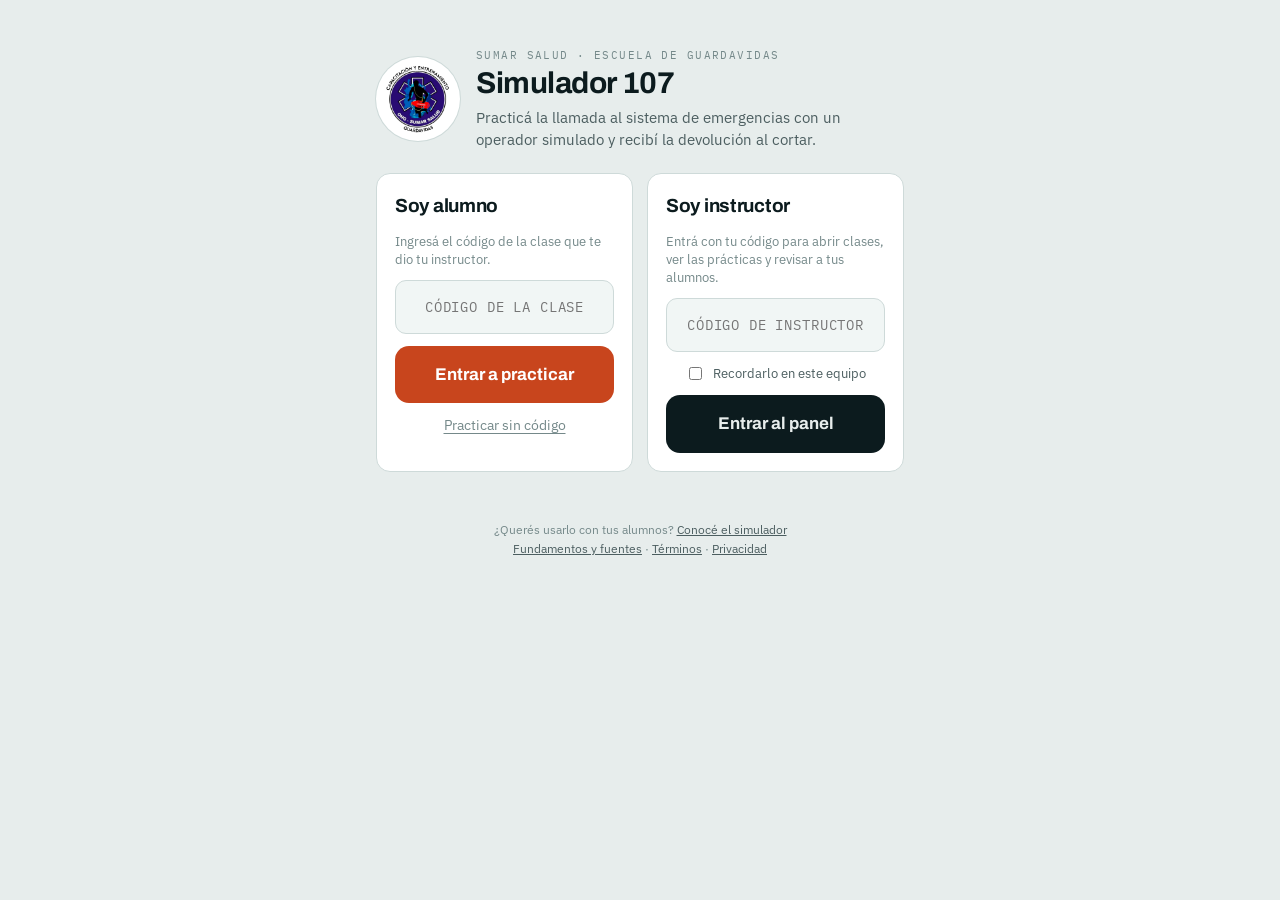
==== index.html @ a42904b1 "Arreglos de la auditoría antes del piloto: RCP guiada segura, clases que no se cortan y operativa Un" ====
<!DOCTYPE html>
<html lang="es-AR">
<head>
<meta charset="utf-8">
<meta name="viewport" content="width=device-width, initial-scale=1, viewport-fit=cover">
<title>Simulador 107</title>
<meta name="description" content="Simulador de llamada al sistema de emergencias para entrenamientos de guardavidas y RCP.">
<link rel="manifest" href="manifest.webmanifest">
<meta name="theme-color" content="#08191C">
<link rel="apple-touch-icon" href="icons/icon-192.png">
<meta name="apple-mobile-web-app-capable" content="yes">
<meta name="apple-mobile-web-app-status-bar-style" content="black-translucent">
<link rel="preconnect" href="https://fonts.googleapis.com">
<link rel="preconnect" href="https://fonts.gstatic.com" crossorigin>
<link rel="stylesheet" href="https://fonts.googleapis.com/css2?family=Archivo:wght@600;700&family=IBM+Plex+Mono:wght@400;500&family=IBM+Plex+Sans:wght@400;500;600&display=swap">
<style>
  :root{
    --ground:#E7EDEC; --surface:#FFFFFF; --surface-2:#F1F6F5;
    --ink:#0C1B1E; --ink-2:#4C5E60; --ink-3:#75898A;
    --line:#CEDAD9; --line-soft:#E0E9E8;
    --accent:#C8451D; --accent-soft:#FBEAE4;
    --ok:#1E7A4E; --warn:#A96D0C; --bad:#B0382A;
    --deep:#08191C; --deep-2:#0F272B; --deep-3:#16363B;
    --on-deep:#E9F1F0; --on-deep-2:#8FA9A9; --deep-line:#1E4044;
    --r:14px;
    --display:"Archivo","Helvetica Neue",Arial,sans-serif;
    --body:"IBM Plex Sans","Helvetica Neue",Arial,sans-serif;
    --mono:"IBM Plex Mono",ui-monospace,Menlo,Consolas,monospace;
  }
  @media (prefers-color-scheme: dark){
    :root:not([data-theme="light"]){
      --ground:#091315; --surface:#0F1E21; --surface-2:#152A2E;
      --ink:#E7EFEE; --ink-2:#9DB2B2; --ink-3:#7B9192;
      --line:#20373B; --line-soft:#1A2C2F;
      --accent:#F2703F; --accent-soft:#2A1912;
      --ok:#48B37C; --warn:#DDA43E; --bad:#E06A5A;
    }
  }
  :root[data-theme="dark"]{
    --ground:#091315; --surface:#0F1E21; --surface-2:#152A2E;
    --ink:#E7EFEE; --ink-2:#9DB2B2; --ink-3:#7B9192;
    --line:#20373B; --line-soft:#1A2C2F;
    --accent:#F2703F; --accent-soft:#2A1912;
    --ok:#48B37C; --warn:#DDA43E; --bad:#E06A5A;
  }
  *{box-sizing:border-box}
  html,body{margin:0}
  body{
    background:var(--ground); color:var(--ink); font-family:var(--body); font-size:16px; line-height:1.5;
    -webkit-font-smoothing:antialiased; padding-bottom:env(safe-area-inset-bottom);
  }
  .wrap{max-width:560px; margin:0 auto; padding-inline:16px; padding-block:20px 40px;}
  h1,h2,h3{font-family:var(--display); font-weight:700; letter-spacing:-.015em; margin:0; text-wrap:balance}
  p{margin:0}
  button{font:inherit; color:inherit; cursor:pointer}
  :focus-visible{outline:2px solid var(--accent); outline-offset:2px; border-radius:6px}
  .lbl{font-family:var(--mono); font-size:11px; letter-spacing:.13em; text-transform:uppercase; color:var(--ink-3)}
  .num{font-variant-numeric:tabular-nums}

  .mast{display:flex; align-items:flex-start; gap:12px; margin-bottom:6px}
  .sigil{width:40px;height:40px;flex:none;border-radius:10px;background:var(--accent);display:grid;place-items:center;
         font-family:var(--display);font-weight:700;font-size:15px;color:#fff;letter-spacing:-.03em}
  .mast h1{font-size:28px; line-height:1.05}
  .sub{color:var(--ink-2); font-size:14.5px; margin-top:8px; max-width:46ch}
  .sect{margin-top:30px}
  .sect > .lbl{display:block; margin-bottom:10px}

  .cards{display:grid; gap:10px}
  .card{text-align:left; width:100%; background:var(--surface); border:1px solid var(--line);
        border-radius:var(--r); padding:14px 15px; display:grid; gap:6px; transition:border-color .15s}
  .card:hover{border-color:var(--accent)}
  .card[aria-pressed="true"]{border-color:var(--accent); box-shadow:inset 3px 0 0 var(--accent)}
  .card .top{display:flex; align-items:center; gap:8px; justify-content:space-between}
  .card h3{font-size:16.5px}
  .tag{font-family:var(--mono); font-size:10.5px; letter-spacing:.1em; text-transform:uppercase;
       padding:3px 7px; border-radius:5px; background:var(--surface-2); color:var(--ink-2); border:1px solid var(--line-soft); flex:none}
  .card p{font-size:14px; color:var(--ink-2)}
  .card .where{font-family:var(--mono); font-size:12px; color:var(--ink-3)}

  .card .mine{display:flex; gap:10px; margin-top:2px}
  .card .mine span{font-family:var(--mono); font-size:11px; color:var(--accent); text-decoration:underline; text-underline-offset:3px}
  .card.add{border-style:dashed; text-align:center; color:var(--ink-3); font-size:14.5px; padding:16px; display:block}
  .card.add:hover{color:var(--accent)}
  .f{display:grid; gap:6px; font-size:13px; color:var(--ink-2)}
  .f input,.f textarea{width:100%; padding:11px; font:inherit; font-size:15px; color:var(--ink); font-family:var(--body);
    background:var(--surface-2); border:1px solid var(--line); border-radius:10px; resize:vertical}
  .opts{display:grid; gap:14px; background:var(--surface); border:1px solid var(--line); border-radius:var(--r); padding:15px}
  .row{display:flex; align-items:center; justify-content:space-between; gap:12px}
  .row .t{font-size:14.5px}
  .row .d, .opts > .d{font-size:12.5px; color:var(--ink-3); margin-top:2px}
  .seg{display:flex; border:1px solid var(--line); border-radius:9px; overflow:hidden; flex:none}
  .seg button{background:var(--surface); border:0; padding:7px 11px; font-size:13px; color:var(--ink-2)}
  .seg button + button{border-left:1px solid var(--line)}
  .seg button[aria-pressed="true"]{background:var(--ink); color:var(--ground); font-weight:600}
  .sw{position:relative; width:44px; height:26px; border-radius:99px; background:var(--line); border:0; flex:none; transition:background .15s}
  .sw::after{content:""; position:absolute; top:3px; left:3px; width:20px; height:20px; border-radius:50%; background:var(--surface); transition:transform .15s}
  .sw[aria-pressed="true"]{background:var(--ok)}
  .sw[aria-pressed="true"]::after{transform:translateX(18px)}

  .go{margin-top:22px; width:100%; border:0; border-radius:var(--r); background:var(--accent); color:#fff;
      font-family:var(--display); font-weight:700; font-size:17px; padding:16px;
      display:flex; align-items:center; justify-content:center; gap:10px}
  .go[disabled]{opacity:.45; cursor:not-allowed}

  /* ---- teclado del teléfono ---- */
  .fono{max-width:320px; margin:16px auto 0}
  .visor{min-height:56px; display:flex; align-items:center; justify-content:center;
         font-family:var(--mono); font-size:32px; letter-spacing:.16em; color:var(--ink);
         border-bottom:1px solid var(--line); padding-bottom:10px}
  .visor .ph{color:var(--ink-3); font-size:16px; letter-spacing:.03em}
  .dial-aviso{margin-top:14px; background:var(--accent-soft); border:1px solid var(--accent);
              border-radius:var(--r); padding:12px 14px; font-size:14.5px; line-height:1.45}
  .teclas{display:grid; grid-template-columns:repeat(3,1fr); gap:12px; margin-top:18px}
  .teclas button{aspect-ratio:1; border-radius:50%; border:1px solid var(--line);
                 background:var(--surface-2); color:var(--ink); font-family:var(--display);
                 font-size:25px; font-weight:600; display:grid; place-items:center; line-height:1}
  .teclas button:active{background:var(--accent-soft); border-color:var(--accent)}
  .teclas button small{display:block; font-family:var(--mono); font-size:9px;
                       letter-spacing:.14em; color:var(--ink-3); font-weight:400; margin-top:3px}
  .dial-fila{display:flex; align-items:center; gap:10px; margin-top:18px}
  .dial-fila .go{margin-top:0; flex:1}
  .borrar{border:0; background:none; color:var(--ink-2); font-size:20px; padding:12px 14px; flex:none}
  .note{margin-top:12px; font-size:12.5px; color:var(--ink-3); line-height:1.45}
  .note b{color:var(--ink-2); font-weight:600}

  /* ---- entrada: la puerta principal de la web, con una puerta para cada uno ---- */
  .portal{max-width:720px; margin:3vh auto 0; display:grid; gap:22px}
  .marca{display:flex; align-items:center; gap:16px}
  .escudo{width:84px; height:84px; flex:none; border-radius:50%; background:#fff; box-shadow:0 0 0 1px var(--line)}
  .marca .lbl{display:block}
  .marca h1{font-size:30px; line-height:1.05; margin-top:4px}
  .puertas{display:grid; grid-template-columns:repeat(auto-fit, minmax(250px, 1fr)); gap:14px}
  .puerta{background:var(--surface); border:1px solid var(--line); border-radius:var(--r); padding:18px;
          display:grid; gap:12px; align-content:start; min-width:0}
  .puerta h2{font-size:19px}
  .puerta .note{margin:0}
  .puerta input[type="text"]{width:100%; padding:13px; font:inherit; font-family:var(--mono); font-size:17px; text-align:center;
          letter-spacing:.12em; border:1px solid var(--line); border-radius:11px; background:var(--surface-2); color:var(--ink)}
  .puerta input[type="text"]::placeholder{letter-spacing:.06em; font-size:14px}
  .puerta .go{margin-top:0}
  .puerta .go.otra{background:var(--ink); color:var(--ground)}
  .puerta .err{color:var(--bad); font-size:13.5px}
  .puerta .err:empty{display:none}
  .puerta .chk{display:flex; gap:8px; align-items:center; justify-content:center; font-size:13px; color:var(--ink-2)}
  .aviso-activar{background:var(--accent-soft); border:1px solid var(--accent); border-radius:11px; padding:10px 12px;
                 font-size:13px; line-height:1.45; color:var(--ink); margin:0}
  .aviso-activar a{color:var(--ink)}

  .brief{background:var(--surface); border:1px solid var(--line); border-radius:var(--r); padding:16px; display:grid; gap:12px}
  .brief .scene{font-size:15.5px; line-height:1.55}
  .brief .addr{font-family:var(--mono); font-size:13px; background:var(--surface-2); border:1px solid var(--line-soft);
               border-radius:9px; padding:10px 12px; line-height:1.45}
  .backlink{background:none; border:0; padding:0; color:var(--ink-3); font-size:13.5px; text-decoration:underline; text-underline-offset:3px}

  .call{background:var(--deep); color:var(--on-deep); border-radius:var(--r); border:1px solid var(--deep-line);
        display:flex; flex-direction:column; min-height:76vh; overflow:hidden}
  .callbar{display:flex; align-items:center; justify-content:space-between; gap:10px; padding:12px 14px; border-bottom:1px solid var(--deep-line)}
  .callbar .who{display:flex; align-items:center; gap:9px}
  .dot{width:8px;height:8px;border-radius:50%;background:#3FBF7F;flex:none}
  .dot.ring{background:var(--accent); animation:pulse 1s infinite}
  @keyframes pulse{0%,100%{opacity:1}50%{opacity:.25}}
  .callbar .name{font-family:var(--display); font-weight:700; font-size:15px}
  .callbar .state{font-family:var(--mono); font-size:11px; letter-spacing:.1em; text-transform:uppercase; color:var(--on-deep-2)}
  .clock{font-family:var(--mono); font-size:14px; font-variant-numeric:tabular-nums}

  .feed{flex:1; overflow-y:auto; padding:16px 14px; display:flex; flex-direction:column; gap:12px}
  .msg{max-width:88%; display:grid; gap:4px}
  .msg .tm{font-family:var(--mono); font-size:10.5px; color:var(--on-deep-2); letter-spacing:.06em}
  .msg .bub{padding:10px 13px; border-radius:13px; font-size:15px; line-height:1.5}
  .msg.op .bub{background:var(--deep-2); border:1px solid var(--deep-line); border-bottom-left-radius:4px}
  .msg.me{align-self:flex-end; text-align:right}
  .msg.me .bub{background:var(--accent); color:#fff; border-bottom-right-radius:4px; text-align:left}
  .msg.sys{align-self:center; max-width:100%; text-align:center}
  .msg.sys .bub{background:transparent; border:1px dashed var(--deep-line); color:var(--on-deep-2); font-size:12.5px; font-family:var(--mono)}
  .msg.live .bub{opacity:.65; font-style:italic}

  .guide{border-top:1px solid var(--deep-line); padding:10px 14px; display:flex; flex-wrap:wrap; gap:6px}
  .chip{font-family:var(--mono); font-size:10.5px; padding:4px 8px; border-radius:6px;
        background:var(--deep-2); border:1px solid var(--deep-line); color:var(--on-deep-2)}

  .controls{border-top:1px solid var(--deep-line); padding:14px; display:grid; gap:10px; background:var(--deep-2)}
  .estado{display:flex; align-items:center; justify-content:center; gap:10px; padding:16px; border-radius:12px;
          background:var(--deep); border:1px solid var(--deep-line); font-family:var(--display); font-weight:700; font-size:15px}
  .estado .pulso{width:10px; height:10px; border-radius:50%; background:#3FBF7F; animation:pulse 1.1s infinite; flex:none}
  .estado[data-fase="operador"]{color:var(--on-deep-2)}
  .estado[data-fase="operador"] .pulso{background:var(--accent)}
  .estado[data-fase="pensando"]{color:var(--on-deep-2)}
  .estado[data-fase="pensando"] .pulso{background:#D8A13C}
  .estado[data-fase="mudo"]{color:var(--on-deep-2)}
  .estado[data-fase="mudo"] .pulso{background:var(--on-deep-2); animation:none}
  .ptt{border:0; border-radius:12px; padding:17px; width:100%; font-family:var(--display); font-weight:700; font-size:16px;
       background:var(--on-deep); color:var(--deep); display:flex; align-items:center; justify-content:center; gap:10px}
  .ptt[data-on="1"]{background:var(--accent); color:#fff}
  .ptt[disabled]{opacity:.4}
  .mic{width:14px;height:14px;border-radius:7px 7px 5px 5px;background:currentColor;flex:none}
  .ptt[data-on="1"] .mic{animation:pulse .9s infinite}
  .crow{display:flex; gap:8px}
  .ghost{flex:1; background:transparent; border:1px solid var(--deep-line); color:var(--on-deep-2); border-radius:11px; padding:11px; font-size:13.5px}
  .hang{flex:1; background:var(--bad); border:0; color:#fff; border-radius:11px; padding:11px; font-size:13.5px; font-weight:600}
  .typer{display:flex; gap:8px}
  .typer input{flex:1; background:var(--deep); border:1px solid var(--deep-line); color:var(--on-deep);
               border-radius:11px; padding:12px; font:inherit; font-size:16px}
  .typer input::placeholder{color:var(--on-deep-2)}
  .typer button{background:var(--on-deep); color:var(--deep); border:0; border-radius:11px; padding:0 16px; font-weight:600}
  .warn-strip{background:#3A2213; color:#F3C9A8; font-size:12.5px; padding:9px 14px; border-bottom:1px solid var(--deep-line); line-height:1.45}

  .score{display:flex; align-items:center; gap:16px; background:var(--surface); border:1px solid var(--line); border-radius:var(--r); padding:16px}
  .score .rest{display:grid; gap:3px}
  .score h2{font-size:19px}
  .score .meta{font-family:var(--mono); font-size:12px; color:var(--ink-3)}
  .items{display:grid; gap:1px; background:var(--line-soft); border:1px solid var(--line); border-radius:var(--r); overflow:hidden}
  .item{background:var(--surface); padding:12px 14px; display:grid; grid-template-columns:auto 1fr; gap:10px; align-items:start}
  .pip{width:9px;height:9px;border-radius:50%;margin-top:7px}
  .pip.logrado{background:var(--ok)} .pip.parcial{background:var(--warn)} .pip.falto{background:var(--bad)}
  .item .h{font-size:14.5px; font-weight:600; display:flex; gap:8px; align-items:baseline; flex-wrap:wrap}
  .item .st{font-family:var(--mono); font-size:10.5px; letter-spacing:.1em; text-transform:uppercase}
  .st.logrado{color:var(--ok)} .st.parcial{color:var(--warn)} .st.falto{color:var(--bad)}
  .item p{font-size:13.5px; color:var(--ink-2); margin-top:3px}
  .panel{background:var(--surface); border:1px solid var(--line); border-radius:var(--r); padding:15px; display:grid; gap:9px}
  .panel ul{margin:0; padding-left:18px; display:grid; gap:6px; font-size:14px; color:var(--ink-2)}
  .tr{background:var(--surface-2); border:1px solid var(--line-soft); border-radius:var(--r); padding:14px;
      font-family:var(--mono); font-size:12.5px; line-height:1.6; max-height:300px; overflow-y:auto; white-space:pre-wrap}
  .btns{display:flex; gap:9px; flex-wrap:wrap; margin-top:18px}
  .btns button{flex:1 1 140px; border-radius:11px; padding:13px; border:1px solid var(--line); background:var(--surface); font-size:14px; font-weight:600}
  .btns button.primary{background:var(--accent); color:#fff; border-color:var(--accent)}
  .thinking{display:grid; place-items:center; gap:10px; padding:36px 0; text-align:center; color:var(--ink-2)}
  .bar{width:120px;height:3px;border-radius:3px;background:var(--line); overflow:hidden}
  .bar i{display:block;width:40%;height:100%;background:var(--accent); animation:slide 1.1s infinite}
  @keyframes slide{0%{transform:translateX(-100%)}100%{transform:translateX(250%)}}
  .estado.tocable{cursor:pointer; border-color:var(--accent)}
  .sim-tag{font-family:var(--mono); font-size:9.5px; letter-spacing:.12em; text-transform:uppercase; font-weight:500;
           padding:2px 6px; border-radius:5px; border:1px solid var(--deep-line); color:var(--on-deep-2); vertical-align:middle; margin-left:6px}
  .note.cuenta{margin-top:10px; color:var(--ink-2)}
  .note.saved{margin-top:12px; color:var(--ok)}
  .pie{margin-top:26px; font-size:12px; color:var(--ink-3); line-height:1.6; text-align:center}
  .pie a, .note a, .opts a{color:var(--ink-2)}
  .f em{font-style:normal; color:var(--accent)}
  #perfil-fijo{font-size:13px; color:var(--ink-2); text-align:right}
  @media (prefers-reduced-motion: reduce){*{animation:none !important; transition:none !important}}
  [hidden]{display:none !important}
</style>
</head>
<body>
<div class="wrap">

  <!-- ======== entrada ========
       La puerta principal de la web: los alumnos entran con el código de su clase y los
       instructores con el suyo, que los lleva al panel. Todo empieza acá. -->
  <section id="v-gate" hidden>
    <div class="portal">
      <header class="marca">
        <img class="escudo" src="icons/sumarsalud-guardavidas.png" width="84" height="84" alt="Escudo de Sumar Salud: capacitación y entrenamiento de guardavidas">
        <div>
          <span class="lbl">Sumar Salud · Escuela de guardavidas</span>
          <h1>Simulador 107</h1>
          <p class="sub">Practicá la llamada al sistema de emergencias con un operador simulado y recibí la devolución al cortar.</p>
        </div>
      </header>
      <div class="puertas">
        <section class="puerta" aria-labelledby="t-alumnos">
          <h2 id="t-alumnos">Soy alumno</h2>
          <p class="note">Ingresá el código de la clase que te dio tu instructor.</p>
          <input type="text" id="gate-in" inputmode="text" autocomplete="off" autocapitalize="characters" placeholder="CÓDIGO DE LA CLASE" aria-label="Código de la clase">
          <div class="err" id="gate-err" role="alert"></div>
          <button class="go" id="gate-go">Entrar a practicar</button>
          <button class="backlink" id="gate-libre" hidden>Practicar sin código</button>
        </section>
        <section class="puerta" aria-labelledby="t-instructores">
          <h2 id="t-instructores">Soy instructor</h2>
          <p class="note">Entrá con tu código para abrir clases, ver las prácticas y revisar a tus alumnos.</p>
          <input type="text" id="inst-in" autocomplete="off" autocapitalize="characters" placeholder="CÓDIGO DE INSTRUCTOR" aria-label="Código de instructor">
          <label class="chk"><input type="checkbox" id="inst-recordar"> Recordarlo en este equipo</label>
          <div class="err" id="inst-err" role="alert"></div>
          <button class="go otra" id="inst-go">Entrar al panel</button>
          <p class="aviso-activar" id="inst-activar" hidden>El panel todavía no está activado. <a href="activar">Ver qué falta</a>.</p>
        </section>
      </div>
      <p class="pie">¿Querés usarlo con tus alumnos? <a href="instructores">Conocé el simulador</a><br>
        <a href="fundamentos">Fundamentos y fuentes</a> · <a href="terminos">Términos</a> · <a href="privacidad">Privacidad</a></p>
    </div>
  </section>

  <!-- ======== setup ======== -->
  <section id="v-setup" hidden>
    <div class="mast">
      <div class="sigil">107</div>
      <div><h1>Simulador 107</h1></div>
    </div>
    <p class="sub">Practicá la llamada al sistema de emergencias hablando en voz alta con un operador simulado. Al cortar recibís la devolución sobre qué datos pasaste y cuáles faltaron.</p>
    <p class="note cuenta" id="cuenta-info" hidden></p>

    <div class="sect">
      <span class="lbl">Quién sos en la práctica</span>
      <div class="opts">
        <div class="row">
          <div><div class="t">Quién llama</div><div class="d" id="perfil-d"></div></div>
          <div class="seg" id="perfil">
            <button data-v="guardavidas" aria-pressed="true">Guardavidas</button>
            <button data-v="lego" aria-pressed="false">Sin formación</button>
          </div>
          <div class="d" id="perfil-fijo" hidden></div>
        </div>
        <label class="f"><span>Tu nombre o el de tu grupo <em id="alias-req" hidden>· obligatorio en clase</em></span>
          <input id="alias" maxlength="40" autocomplete="off" placeholder="Por ejemplo: Grupo 3, o tu nombre de pila"></label>
        <p class="d" style="margin:0">No uses datos personales reales durante la llamada: un nombre de pila alcanza. <a href="privacidad.html">Cómo se usan los datos</a>.</p>
      </div>
    </div>

    <div class="sect">
      <span class="lbl">Escenario</span>
      <div class="cards" id="scenarios"></div>
      <p class="note" id="export-wrap" hidden style="margin-top:10px">
        <button class="backlink" id="btn-export">Exportar mis escenarios</button> — para dejarlos fijos en el código.
      </p>
    </div>

    <div class="sect">
      <span class="lbl">Ajustes del ejercicio</span>
      <div class="opts">
        <div class="row">
          <div><div class="t">Operador</div><div class="d" id="diff-d">Atiende como en un día normal.</div></div>
          <div class="seg" id="diff">
            <button data-v="guia" aria-pressed="false">Guía</button>
            <button data-v="real" aria-pressed="true">Real</button>
            <button data-v="dificil" aria-pressed="false">Exigente</button>
          </div>
        </div>
        <div class="row">
          <div><div class="t">Voz del operador</div><div class="d">Lee las respuestas en voz alta.</div></div>
          <button class="sw" id="sw-voice" aria-pressed="true" aria-label="Voz del operador"></button>
        </div>
        <div class="row">
          <div><div class="t">Manos libres</div><div class="d">El micrófono se abre solo. No hay que tocar nada durante la llamada.</div></div>
          <button class="sw" id="sw-manos" aria-pressed="true" aria-label="Manos libres"></button>
        </div>
        <div class="row" id="row-pausa">
          <div><div class="t">Pausa para enviar</div><div class="d">Cuánto silencio espera antes de mandar lo que dijiste.</div></div>
          <div class="seg" id="pausa">
            <button data-v="900" aria-pressed="false">Corta</button>
            <button data-v="1500" aria-pressed="true">Normal</button>
            <button data-v="2400" aria-pressed="false">Larga</button>
          </div>
        </div>
        <div class="row">
          <div><div class="t">Tiempo de arribo del móvil</div><div class="d">Cuánto tarda la ambulancia. Es el tiempo que el operador te va a dar por teléfono.</div></div>
          <div class="seg" id="arribo">
            <button data-v="corto" aria-pressed="false">Corto</button>
            <button data-v="normal" aria-pressed="true">Normal</button>
            <button data-v="largo" aria-pressed="false">Largo</button>
          </div>
        </div>
        <div class="row">
          <div><div class="t">Checklist a la vista</div><div class="d">Para la primera práctica del alumno.</div></div>
          <button class="sw" id="sw-guide" aria-pressed="false" aria-label="Checklist a la vista"></button>
        </div>
      </div>
    </div>

    <button class="go" id="btn-brief" disabled>Elegí un escenario</button>
    <p class="note" id="setup-note"></p>
    <p class="pie">
      Simulación educativa: no se llama a ningún número real. Ante una emergencia de verdad, llamá al 107.<br>
      <a href="fundamentos.html">Fundamentos y fuentes</a> · <a href="terminos.html">Términos</a> · <a href="privacidad.html">Privacidad</a> · <button class="backlink" id="cambiar-codigo" hidden>Cambiar de código</button>
    </p>
  </section>

  <!-- ======== escenario propio ======== -->
  <section id="v-nuevo" hidden>
    <button class="backlink" id="nuevo-back">← Volver</button>
    <div class="sect" style="margin-top:14px">
      <span class="lbl" id="nuevo-lbl">Escenario propio</span>
      <div class="opts">
        <label class="f"><span>Nombre del escenario</span><input id="f-title" placeholder="Rescate en escollera · víctima con trauma"></label>
        <label class="f"><span>Familia</span><input id="f-fam" placeholder="Ahogamiento · PCR / RCP · Trauma…"></label>
        <label class="f"><span>Bajada corta, la que se ve en la tarjeta</span><input id="f-card" placeholder="Golpeado contra las piedras, consciente."></label>
        <label class="f"><span>Situación que ve el alumno</span><textarea id="f-scene" rows="6" placeholder="Qué está viendo, en qué estado está la víctima, quién más hay, qué recursos tiene a mano…"></textarea></label>
        <label class="f"><span>Ubicación real donde está parado</span><textarea id="f-addr" rows="2" placeholder="Calle, altura y referencia de acceso"></textarea></label>
        <label class="f"><span>Localidad que conoce el operador</span><input id="f-zona" placeholder="Santa Fe capital"></label>
        <div id="f-err" style="min-height:18px; color:var(--bad); font-size:13px"></div>
      </div>
    </div>
    <button class="go" id="f-save">Guardar escenario</button>
    <div class="btns"><button id="f-del" hidden>Borrar este escenario</button></div>
  </section>

  <!-- ======== briefing ======== -->
  <section id="v-brief" hidden>
    <button class="backlink" id="back-setup">← Cambiar escenario</button>
    <div class="sect" style="margin-top:14px">
      <span class="lbl">Lo que estás viendo</span>
      <div class="brief">
        <h2 id="b-title"></h2>
        <p class="scene" id="b-scene"></p>
        <div class="addr" id="b-addr"></div>
        <p class="note" style="margin:0" id="b-rol">Tenés que llamar vos. El operador no sabe nada de lo que está pasando: solo sabe lo que le digas.</p>
      </div>
    </div>
    <button class="go" id="btn-call">Agarrar el teléfono</button>
    <p class="note">Vas a tener que marcar el número vos. Cuando la llamada empiece, el navegador te va a pedir el micrófono: decí tu frase y cuando hacés silencio se envía sola.</p>
  </section>

  <!-- ======== teclado ======== -->
  <section id="v-dial" hidden>
    <button class="backlink" id="back-brief">← Volver al escenario</button>
    <div class="sect" style="margin-top:14px">
      <span class="lbl">Agarrás el teléfono</span>
      <div class="fono">
        <div class="visor" id="visor"><span class="ph">Marcá el número</span></div>
        <div class="dial-aviso" id="dial-aviso" hidden></div>
        <div class="teclas" id="teclas">
          <button data-k="1">1</button>
          <button data-k="2">2<small>ABC</small></button>
          <button data-k="3">3<small>DEF</small></button>
          <button data-k="4">4<small>GHI</small></button>
          <button data-k="5">5<small>JKL</small></button>
          <button data-k="6">6<small>MNO</small></button>
          <button data-k="7">7<small>PQRS</small></button>
          <button data-k="8">8<small>TUV</small></button>
          <button data-k="9">9<small>WXYZ</small></button>
          <button data-k="*">*</button>
          <button data-k="0">0<small>+</small></button>
          <button data-k="#">#</button>
        </div>
        <div class="dial-fila">
          <button class="go" id="llamar" disabled>Llamar</button>
          <button class="borrar" id="borrar" hidden aria-label="Borrar">⌫</button>
        </div>
        <p class="note" style="text-align:center">Es una simulación: no se llama a ningún número real.</p>
      </div>
    </div>
  </section>

  <!-- ======== llamada ======== -->
  <section id="v-call" hidden>
    <div class="call">
      <div class="warn-strip" id="mic-warn" hidden></div>
      <div class="callbar">
        <div class="who">
          <span class="dot ring" id="dot"></span>
          <div>
            <div class="name">107 · Emergencias <span class="sim-tag">Simulación</span></div>
            <div class="state" id="cstate">Llamando</div>
          </div>
        </div>
        <div class="clock num" id="clock">00:00</div>
      </div>
      <div class="feed" id="feed"></div>
      <div class="guide" id="guide-strip" hidden></div>
      <div class="controls">
        <div class="estado" id="estado" data-fase="escucha" hidden><span class="pulso"></span><span id="estado-t">Te escucho</span></div>
        <button class="ptt" id="ptt" data-on="0" disabled><span class="mic"></span><span id="ptt-t">Hablar</span></button>
        <div class="typer" id="typer" hidden>
          <input id="typed" placeholder="Escribí lo que dirías…" autocomplete="off">
          <button id="send">Decir</button>
        </div>
        <div class="crow" id="crow">
          <button class="ghost" id="mute" hidden>Pausar micrófono</button>
          <button class="ghost" id="toggle-type">Escribir</button>
          <button class="hang" id="hang">Cortar</button>
        </div>
        <button class="go" id="ver-informe" hidden>Ver la devolución</button>
      </div>
    </div>
  </section>

  <!-- ======== debrief ======== -->
  <section id="v-debrief" hidden>
    <div id="deb-loading" class="thinking">
      <div class="bar"><i></i></div>
      <div>Revisando la llamada…</div>
    </div>
    <div id="deb-body" hidden>
      <div class="score">
        <svg width="74" height="74" viewBox="0 0 74 74" aria-hidden="true">
          <circle cx="37" cy="37" r="31" fill="none" stroke="var(--line)" stroke-width="7"></circle>
          <circle id="ring" cx="37" cy="37" r="31" fill="none" stroke="var(--accent)" stroke-width="7"
                  stroke-linecap="round" stroke-dasharray="0 195" transform="rotate(-90 37 37)"></circle>
          <text id="ring-t" x="37" y="42" text-anchor="middle" font-family="IBM Plex Mono, monospace" font-size="19" fill="var(--ink)">0</text>
        </svg>
        <div class="rest">
          <h2 id="deb-title">Llamada terminada</h2>
          <div class="meta num" id="deb-meta"></div>
        </div>
      </div>
      <p class="note saved" id="deb-saved" hidden></p>
      <div class="btns" style="margin-top:12px"><button class="primary" id="deb-retry" hidden>Reintentar la devolución</button></div>
      <div class="sect">
        <span class="lbl">Datos que pide el protocolo</span>
        <div class="items" id="deb-items"></div>
      </div>
      <div class="sect" id="deb-notes-wrap">
        <span class="lbl">Para trabajar con el alumno</span>
        <div class="panel">
          <div><strong style="font-size:14px">Lo que hizo bien</strong><ul id="deb-good"></ul></div>
          <div><strong style="font-size:14px">Lo que hay que corregir</strong><ul id="deb-bad"></ul></div>
        </div>
      </div>
      <div class="sect">
        <span class="lbl">Transcripción</span>
        <div class="tr" id="deb-tr"></div>
      </div>
      <div class="btns">
        <button class="primary" id="again">Repetir el escenario</button>
        <button id="other">Otro escenario</button>
        <button id="save">Descargar informe</button>
      </div>
    </div>
  </section>
</div>

<script>
(function(){
  "use strict";

  /* ---------------- escenarios ----------------
     `perfil` dice quién llama: "guardavidas" (entrenado; el operador pregunta y despacha,
     no le enseña) o "lego" (persona sin formación de un curso de RCP; el operador lo
     guía por teléfono, como indican las guías). Un escenario sin `perfil` es de guardavidas.
     `victima` (sólo lego): "adulto", "nino" o "lactante" (menos de 1 año; hoy sólo llega
     desde los escenarios del panel). Con `guia:"lego-ahogamiento"`, en chicos y en
     lactantes, la RCP guiada incluye ventilaciones: ver listaRcp().
     Los cuatro escenarios que se habían sacado para mostrar el prototipo (laguna,
     pileta, vereda, dos víctimas) volvieron, con su guion para el instructor.
     Las ubicaciones son de la zona de Santa Fe, pero son de práctica: si alguna no
     coincide con el lugar real, se corrige acá o se carga una propia desde el panel. */
  const SCENARIOS = [
    /* Escenario de referencia, con guía completa. Grado 6: obliga a clasificar, a decir
       qué maniobras están haciendo y con qué material cuentan. */
    { id:"ahogamiento-puro", perfil:"guardavidas", fam:"Ahogamiento", guia:"ahogamiento",
      title:"Balneario · ahogamiento puro, víctima en paro",
      card:"Lo sacaste del agua en paro. Tenés que pedir ayuda sin soltar la reanimación.",
      scene:"Sacaste del agua a un hombre de unos 35 años del sector de boyas. Lo tenés en la arena, sobre una superficie plana. No responde y no respira. No tose ni tiene espuma. No hubo zambullida ni golpe: se cansó nadando y se hundió a la vista de todos. Estuvo abajo alrededor de un minuto y medio. Tu compañero viene con el bolso y el DEA desde el puesto. El agua está templada.",
      addr:"Balneario municipal, Costanera Este · Puesto 2, acceso por la bajada vehicular frente al camping, 150 m al sur del quincho.",
      zona:"Santa Fe capital",
      /* Guion para el INSTRUCTOR presente, no para la app: es él quien va cantando en
         voz alta cómo evoluciona la víctima mientras el alumno atiende. La app no lo
         muestra ni lo evalúa. Está acá para que quede junto al escenario; el panel del
         instructor lo lee de acá y lo muestra en la clase en vivo.
         En los guiones, que la víctima se recupera se canta con "respira normalmente" o
         "tose": nunca con "respira con ruido" ni "boquea", que son respiración agónica y la
         app enseña a transmitirlos como que NO respira. */
      notasInstructor:[
        "Al minuto y medio: después de las 5 ventilaciones de rescate y un ciclo de compresiones, sigue sin responder y sin signos de circulación. Llega el compañero con el DEA.",
        "A los 3 minutos: el DEA analiza y no indica descarga. Siguen con RCP.",
        "A los 4 minutos y medio: tose, expulsa agua y arranca a respirar sola, rápido y con esfuerzo, con mucha espuma en boca y nariz. Tiene pulso en el cuello pero no en la muñeca. Sigue sin responder. Pasó a grado 4."
      ] },

    /* El ruido raro es respiración agónica: el punto docente es transmitirlo como que NO
       respira. La multitud obliga a pensar en el acceso y en quién espera al móvil. */
    { id:"laguna-inconsciente", perfil:"guardavidas", fam:"Ahogamiento", guia:"ahogamiento",
      title:"Laguna · víctima que boquea, mucha gente",
      card:"Lo sacaste del agua, no responde y respira raro. Doscientas personas alrededor.",
      scene:"Sacaste del agua a un hombre de unos 40 años y lo tenés en la arena. No responde cuando le hablás ni cuando le apretás el hombro. No respira normalmente: hace un ruido raro cada tanto, como un ronquido. Tu compañero salió corriendo a buscar el DEA al puesto. Hay unas doscientas personas alrededor y el puesto médico está cerrado.",
      addr:"Costanera Este, Laguna Setúbal · Puesto 3, a 200 m del acceso del Puente Colgante, bajada del estacionamiento norte.",
      zona:"Santa Fe capital",
      notasInstructor:[
        "Punto docente: el ronquido es respiración agónica. Si el alumno dice que 'respira', el operador lo clasifica bajo y la devolución lo marca.",
        "Al minuto: después de las 5 ventilaciones y el primer ciclo sigue igual. Un bañista le grita que lo vio agarrarse el pecho antes de hundirse (ahogamiento secundario: vale que lo transmita).",
        "A los 2 minutos y medio: llega el compañero con el DEA.",
        "A los 3 minutos: el DEA indica descarga. Después de la descarga siguen con RCP.",
        "Si el alumno no organiza a la gente (que alguien espere la ambulancia en la bajada norte, que abran paso), cantá: 'la ambulancia no encuentra la bajada'."
      ] },

    /* Consciente y con la madre gritando: comunicar bajo presión y clasificar un grado bajo. */
    { id:"pileta-nino", perfil:"guardavidas", fam:"Ahogamiento", guia:"ahogamiento",
      title:"Natatorio · nene rescatado consciente",
      card:"Tose, llora y respira agitado. La madre te grita encima.",
      scene:"Sacaste del sector profundo a un nene de unos 8 años. Está consciente, tose mucho, llora y respira agitado. Lo tenés sentado al borde del andarivel. La madre está encima tuyo gritando y no te deja hablar. Nadie más del staff está en el natatorio en este momento.",
      addr:"Club Gimnasia y Esgrima, 4 de Enero 2011 · natatorio cubierto, planta baja, entrada por el portón lateral.",
      zona:"Santa Fe capital",
      notasInstructor:[
        "Punto docente: tos sin espuma es grado 1. Hay que dar el dato observable (tose, no tiene espuma), no 'está bien'.",
        "Al minuto: aparece un poco de espuma en la comisura de la boca. Si el alumno lo transmite, el operador lo reclasifica a grado 2, que necesita evaluación médica.",
        "A los 2 minutos: la madre quiere llevárselo en el auto. El alumno tiene que sostener que espere a la ambulancia.",
        "Resuelve bien si le da una tarea a la madre (buscar una toalla, esperar a la ambulancia en el portón lateral)."
      ] },

    /* Guardavidas fuera de servicio frente a un paro sin ahogamiento: identificarse,
       dejar un teléfono y repartir tareas a los testigos. */
    { id:"pcr-vereda", perfil:"guardavidas", fam:"PCR / RCP", guia:"pcr",
      title:"PCR en la vereda del club",
      card:"Un hombre se desplomó en la vereda. No responde, no respira.",
      scene:"Salías del club y un hombre de unos 60 años se desplomó en la vereda delante tuyo. No responde y no respira. Hay dos personas mirando que pueden darte una mano si les decís qué hacer. Sabés que hay un DEA en la recepción del club, a unos 30 metros.",
      addr:"4 de Enero al 2000 · vereda impar, frente a la entrada principal del club.",
      zona:"Santa Fe capital",
      notasInstructor:[
        "Punto docente: fuera de servicio te identificás como guardavidas y dejás un teléfono. A los testigos se les da una tarea a cada uno: uno al DEA, otro a esperar a la ambulancia.",
        "A los 30 segundos, si nadie fue por el DEA: 'la gente sólo mira'.",
        "Al minuto y medio llega el DEA: indica descarga. Después de la descarga, RCP.",
        "A los 4 minutos: segundo análisis, no indica descarga; empieza a moverse y respira normalmente, sin ronquidos ni boqueos, pero sigue sin responder. Si el alumno lo reporta: de costado, vigilar la respiración, parches puestos."
      ] },

    /* Dos víctimas: decirlo desde el principio y priorizar al que no respira. */
    { id:"dos-victimas", perfil:"guardavidas", fam:"Ahogamiento", guia:"ahogamiento",
      title:"Dos víctimas fuera de zona de guardavidas",
      card:"Dos rescatados: uno tose, el otro no responde.",
      scene:"Rescataste a dos adolescentes de unos 15 y 17 años en una zona sin guardavidas. Uno está sentado, tose y habla. El otro está tirado boca arriba, no responde y no respira. Estás solo, sin equipo, con el celular en la mano y gente que se acerca a mirar.",
      addr:"Costanera Este, frente al camping · 400 m al norte del Puesto 5, acceso por el camino de tierra del camping.",
      zona:"Santa Fe capital",
      notasInstructor:[
        "Punto docente: decir en la primera frase que son DOS víctimas y priorizar al que no respira. El que tose es grado 1.",
        "Estás solo: el teléfono en altavoz mientras ventilás. Alguien de la gente tiene que ir al camino de tierra a esperar la ambulancia.",
        "Al minuto: después de las 5 ventilaciones sigue sin signos de circulación: RCP.",
        "A los 3 minutos: el que tosía empieza con espuma y le cuesta respirar (pasa a grado 2 o 3). Si el alumno lo reporta, bien."
      ] },

    /* Trauma en el agua: el mecanismo (zambullida en poca profundidad) es lo que justifica
       sospechar columna. Sin mecanismo, la lesión cervical en ahogados es rarísima. */
    { id:"zambullida", perfil:"guardavidas", fam:"Trauma", guia:"trauma",
      title:"Zambullida en agua baja · no mueve las piernas",
      card:"Se tiró de cabeza donde casi no había agua. Consciente, no mueve las piernas.",
      scene:"Un chico de unos 17 años se tiró de cabeza desde las piedras del espigón, donde hay muy poca profundidad. Lo sacaste flotando boca abajo, dándolo vuelta con la cabeza alineada con el cuerpo, y ahora está boca arriba en la orilla con tu compañero sosteniéndole la cabeza. Está consciente, habla, respira sin dificultad, dice que le duele el cuello y que no siente ni mueve las piernas. Mueve los brazos, pero con poca fuerza. En el puesto no hay tabla ni collar; tenés el bolso de primeros auxilios.",
      addr:"Costanera Este · Puesto 4, junto al espigón de piedras; la ambulancia entra por la bajada vehicular sur y frena en el estacionamiento del puesto.",
      zona:"Santa Fe capital",
      notasInstructor:[
        "Punto docente: dar el mecanismo (zambullida en poca profundidad) y el examen observable (no mueve ni siente las piernas, brazos débiles). Con eso el operador sabe que es una posible lesión medular.",
        "Al minuto: dice que le cuesta respirar. Es un cambio grave (lesión cervical alta): el alumno lo tiene que avisar.",
        "Si el alumno propone moverlo o sentarlo, el instructor lo frena: se lo deja como está y se le sostiene la cabeza.",
        "Para la devolución: no tener collar no es un problema; la estabilización manual alcanza."
      ] },

    /* ---------- modo lego: personas sin formación (cursos de RCP) ---------- */

    /* Adulto con respiración agónica y DEA a mano: reconocer el paro, aceptar la RCP guiada
       y mandar a alguien por el DEA. Las compresiones se hacen en el maniquí. */
    { id:"lego-gimnasio", perfil:"lego", fam:"PCR / RCP", guia:"lego-rcp", victima:"adulto",
      title:"Gimnasio · un hombre se desploma en la cinta",
      card:"Cae de golpe, no contesta y hace ruidos raros al respirar.",
      scene:"Estás entrenando en un gimnasio. Un hombre de unos 55 años que corría en la cinta se desploma de golpe y queda tirado en el piso. Lo llamás y lo sacudís del hombro: no contesta. Tiene los ojos entreabiertos y cada tanto hace un ruido fuerte, como un ronquido. En la recepción hay un cartel que dice 'DEA' con una flecha. Hay dos personas más entrenando que se acercan.",
      addr:"Gimnasio de San Martín 2850, primer piso · se sube por la escalera de la entrada; la puerta de calle está abierta.",
      zona:"Santa Fe capital",
      notasInstructor:[
        "Punto docente: el ronquido es respiración agónica. Si el alumno dice que respira, el operador no le va a indicar RCP: esa es la lección.",
        "Cuando el operador indique las compresiones, el alumno las hace en el maniquí con el teléfono en altavoz.",
        "Si a los 60 segundos nadie fue a buscar el DEA: 'la gente te mira, nadie se mueve'.",
        "Al minuto y medio de RCP llega el DEA. Cuando el alumno lo prenda, hacé la voz del aparato: 'analizando, no toque al paciente… descarga recomendada'.",
        "A los 4 minutos, si no pidió relevo, marcá que está cansado y que las compresiones se ponen lentas."
      ] },

    /* Solo en casa, sin DEA, con la puerta de calle cerrada: el acceso también se resuelve. */
    { id:"lego-casa", perfil:"lego", fam:"PCR / RCP", guia:"lego-rcp", victima:"adulto",
      title:"Departamento · tu papá se desploma en el living",
      card:"Estás solo con él. No reacciona. Cuarto piso, puerta de calle con llave.",
      scene:"Estás en el departamento de tus viejos. Tu papá, de 68 años, estaba mirando la tele, dijo que le dolía el pecho, se levantó y se cayó al piso. Lo llamás, le tocás la cara: no contesta. No ves que el pecho se mueva. Estás solo con él. El edificio tiene portero eléctrico y ascensor; la llave de la puerta de calle la tenés vos.",
      addr:"Bv. Gálvez 1640, 4.º piso, departamento B · portero eléctrico; la puerta de calle está cerrada con llave.",
      zona:"Santa Fe capital",
      notasInstructor:[
        "Punto docente: estando solo, el teléfono va en altavoz en el piso y no se deja de comprimir. Hay que avisar que la puerta de calle está cerrada (y resolverlo: un vecino, tirar la llave, bajar recién cuando llegue la ambulancia).",
        "Si el alumno pregunta por el DEA: en el edificio no hay.",
        "A los 3 minutos vomita. Tiene que contarlo: el operador indica ponerlo de costado, limpiar la boca y seguir.",
        "Cuando llegue la ambulancia, preguntá cómo sube: si ya lo tenía resuelto, bien."
      ] },

    /* Chico ahogado en una quinta sin dirección conocida: la ubicación se arma con
       referencias, y la RCP guiada lleva ventilaciones (chico + ahogamiento). */
    { id:"lego-quinta-nino", perfil:"lego", fam:"Ahogamiento", guia:"lego-ahogamiento", victima:"nino",
      title:"Casa quinta · nene sacado de la pileta",
      card:"Lo sacás del agua, no reacciona y no respira. No sabés la dirección.",
      scene:"Estás en la casa quinta de un amigo, en Colastiné Norte. Ves a un nene de unos 4 años flotando boca abajo en la pileta. Lo sacás: no reacciona, está pálido y no respira. Nadie sabe cuánto tiempo estuvo en el agua. No sabés la dirección: sabés que vinieron por la Ruta 1, que doblaron en una calle de tierra frente a una estación de servicio, y que el portón es verde con un cartel que dice 'Los Aromos'. La mamá del nene está gritando.",
      addr:"Colastiné Norte, calle de tierra frente a la estación de servicio de la Ruta Provincial 1 · casa quinta 'Los Aromos', portón verde, segunda casa a la izquierda.",
      zona:"Santa Fe capital (Colastiné)",
      notasInstructor:[
        "Punto docente: sin dirección exacta, la ubicación se construye con referencias (ruta, estación de servicio, portón, cartel) y mandando a alguien a la ruta a hacer señas.",
        "Chico ahogado: el operador pide 5 ventilaciones y después 30 compresiones y 2 ventilaciones. Si el alumno dice que no puede ventilar, sólo compresiones, sin parar.",
        "Al minuto: vomita agua. De costado, limpiar la boca y seguir.",
        "A los 4 minutos: tose y empieza a respirar. Si el alumno lo cuenta, el operador indica ponerlo de costado, abrigarlo y vigilar hasta que llegue la ambulancia."
      ] }
  ];

  /* ---------------- rúbrica ----------------
     `peso` es cuánto suma cada criterio sobre 100. El puntaje lo calcula la app,
     NO lo decide el modelo: así una llamada mala no puede zafar con un número
     generoso. `critico:true` = sin ese dato no sale el móvil; si falta, el puntaje
     queda topeado en TOPE_CRITICO por más que todo lo demás esté bien.
     `logrado` y `parcial` son la vara con la que corrige el evaluador, para que no
     improvise distinto en cada práctica. Los pesos no tienen que sumar 100: puntuar()
     normaliza, porque cada guía agrega los suyos.
     Esta es la rúbrica del GUARDAVIDAS. La de la persona sin formación es CHECKS_LEGO,
     más abajo. El fundamento de cada criterio está en fundamentos.html. */
  const CHECKS = [
    {id:"ubicacion", label:"Ubicación exacta y cómo llegar", peso:20, critico:true,
     logrado:"Dio calle y altura, o una referencia que un móvil puede buscar sin volver a preguntar, MÁS por dónde se entra: portón, bajada, número de puesto, piso.",
     parcial:"Dio una referencia aproximada que todavía obliga al operador a repreguntar, o dijo el lugar pero no cómo se entra."},

    {id:"motivo", label:"Qué pasó, en una frase", peso:10, critico:false,
     logrado:"En las primeras frases se entiende el tipo de emergencia: lo sacó del agua, se desplomó, se golpeó.",
     parcial:"Se entiende recién después de que el operador repregunta, o quedó en una etiqueta vaga como 'se descompensó'."},

    {id:"victimas", label:"Cuántas víctimas y edad aproximada", peso:8, critico:false,
     logrado:"Dijo cuántas personas son y una edad aproximada de cada una.",
     parcial:"Dijo una cosa y no la otra, o tardó en aclarar que había más de una víctima."},

    {id:"estado", label:"Si responde y si respira", peso:15, critico:true,
     logrado:"Dijo si responde y si respira normalmente, en términos observables. Si hay boqueo o respiración agónica, lo transmitió como que NO respira.",
     parcial:"Dio sólo una de las dos cosas, o se escudó en una etiqueta ('está en paro', 'está mal') sin el dato observable detrás."},

    {id:"material", label:"Qué material tienen en el lugar, sobre todo el DEA", peso:10, critico:false,
     logrado:"Dijo con qué cuentan: si hay DEA y si está colocado, y si tienen bolsa-válvula-máscara, mascarilla de bolsillo u otro equipamiento. Si NO hay DEA, también lo dijo, que es lo que cambia el despacho. (El oxígeno no se le pide: en Argentina no está en el alcance del guardavidas.)",
     parcial:"Habló del material sólo cuando se lo preguntaron y sin precisar, o no aclaró si el DEA estaba puesto."},

    {id:"riesgos", label:"Riesgos y accesos para el móvil", peso:8, critico:false,
     logrado:"Avisó con qué se va a encontrar el móvil: gente alrededor, agua, tránsito, portón cerrado, escaleras, y quién lo va a estar esperando.",
     parcial:"Mencionó algo al pasar, sin que sirva para preparar la llegada."},

    {id:"identificacion", label:"Quién llama y teléfono de contacto", peso:7, critico:false,
     logrado:"Dio su nombre, aclaró que es guardavidas y dejó un teléfono de retorno.",
     parcial:"Dio el nombre pero no el rol, o no dejó teléfono."},

    /* Antes era "siguió las indicaciones". Se cambió cuando el operador dejó de dar
       indicaciones: ahora lo que se evalúa es si el alumno es una buena fuente de datos. */
    {id:"indicaciones", label:"Contestó concreto lo que le preguntaron", peso:10, critico:false,
     logrado:"Respondió con el dato que le pedían, sin evadir ni irse por las ramas, y avisó por su cuenta cuando algo cambió.",
     parcial:"Contestó a medias, o hizo esperar al operador repitiendo cosas que ya había dicho."},

    {id:"cierre", label:"No cortó antes que el operador", peso:8, critico:false,
     logrado:"Se mantuvo en línea hasta que el operador cerró, y quedó claro quién espera al móvil.",
     parcial:"Cortó una vez despachado, pero sin que el operador cerrara la llamada."},

    {id:"comunicacion", label:"Habló claro y sin divagar", peso:10, critico:false,
     logrado:"Frases cortas, una idea por vez, sin gritar y sin perderse en detalles que no cambian el despacho.",
     parcial:"Se entendió, pero con vueltas, repeticiones o datos irrelevantes que demoraron el despacho."}
  ];

  /* Sin ubicación no llega el móvil; sin estado de la víctima no se decide el
     recurso ni se arranca la RCP guiada. Si falta alguno, el puntaje no pasa de acá. */
  const TOPE_CRITICO = 40;

  /* ---------------- rúbrica de la persona sin formación (modo lego) ----------------
     Para los cursos de RCP y primeros auxilios. Acá el operador SÍ guía: las guías
     indican que el despachador dé instrucciones de RCP a quien llama (AHA 2025, clase 1
     nivel A; ERC 2025), así que lo que se evalúa es si el alumno da la ubicación, dice
     con honestidad lo que ve y sigue la RCP guiada. No se le exige vocabulario técnico.
     Los dos críticos son los que, si faltan, dejan a la víctima sin ambulancia o sin RCP:
     sin ubicación no sale el móvil, y si dice que respira cuando no es así, el operador
     no le indica RCP. */
  const CHECKS_LEGO = [
    {id:"ubicacion", label:"Dónde es, para que llegue la ambulancia", peso:20, critico:true,
     logrado:"Dio algo que una ambulancia puede encontrar sin volver a preguntar: calle y altura, o un lugar conocido con una referencia, y la localidad o el barrio. Si no sabía la dirección, la armó con referencias (ruta, comercio, cartel, color del portón) o la consiguió preguntando.",
     parcial:"Dio una referencia aproximada que obligó al operador a repreguntar, o la dio recién después de varias preguntas."},

    {id:"motivo", label:"Qué pasó, con lo que vio", peso:8, critico:false,
     logrado:"En las primeras frases se entiende qué pasó, contado con lo que vio: se desplomó, lo sacaron del agua, no reacciona.",
     parcial:"Se entendió recién cuando el operador insistió, o dio un diagnóstico ('le dio un infarto') en vez de lo que vio."},

    {id:"conciencia", label:"Si responde", peso:10, critico:false,
     logrado:"Dijo si la persona responde o no cuando le hablan o la tocan.",
     parcial:"Lo dijo con dudas, o recién cuando se lo preguntaron más de una vez."},

    {id:"respiracion", label:"Si respira normalmente, contado con honestidad", peso:15, critico:true,
     logrado:"Dijo si respira normalmente describiendo lo que ve. Si boqueaba, roncaba o hacía ruidos raros, lo contó así, sin decir que respiraba bien. Si no sabía, lo dijo en vez de inventar.",
     parcial:"Dijo 'respira' o 'no sé' sin describir lo que veía, o tardó mucho en contestarlo."},

    {id:"rcp", label:"Siguió la RCP guiada", peso:20, critico:false,
     logrado:"Aceptó las indicaciones, dijo que empezó a comprimir enseguida y siguió sin parar hasta que llegó la ambulancia o el operador indicó otra cosa. Si la víctima empezó a respirar, lo avisó.",
     parcial:"Empezó tarde, discutió o dudó mucho antes de empezar, o paró sin que se lo indicaran."},

    {id:"altavoz", label:"Teléfono en altavoz", peso:5, critico:false,
     logrado:"Puso el teléfono en altavoz (lo dijo o lo confirmó) para tener las dos manos libres.",
     parcial:"Lo hizo recién cuando se lo pidieron varias veces."},

    {id:"dea", label:"Pidió el desfibrilador (DEA)", peso:8, critico:false,
     logrado:"Dijo si hay un DEA cerca y mandó a alguien a buscarlo; si llegó, siguió las indicaciones para usarlo. Si no había, lo dijo.",
     parcial:"Mencionó el DEA sin mandar a buscarlo, o recién cuando el operador insistió."},

    {id:"ayuda", label:"Pidió ayuda a la gente de alrededor", peso:6, critico:false,
     logrado:"Le dio una tarea concreta a otras personas: buscar el DEA, esperar a la ambulancia en la entrada, relevarlo en las compresiones. Si estaba solo, lo dijo.",
     parcial:"Pidió ayuda en general, sin tareas concretas."},

    {id:"telefono", label:"Dejó un teléfono por si se corta", peso:3, critico:false,
     logrado:"Dio un número de teléfono de contacto.",
     parcial:"Lo dio incompleto o dijo que después lo pasaba."},

    {id:"linea", label:"No cortó", peso:5, critico:false,
     logrado:"Se quedó en línea hasta que llegó la ambulancia o el operador cerró la llamada.",
     parcial:"Amenazó con cortar o se alejó del teléfono sin avisar."}
  ];

  const DIFF_TXT = {
    guia:"Acompaña, repregunta con paciencia y ayuda a ordenar.",
    real:"Atiende como en un día normal.",
    dificil:"Apurado, con ruido en la línea y poca paciencia."
  };

  const APERTURA = "107, emergencias. ¿Cuál es su emergencia?";

  /* ---------------- base de conocimiento del operador ----------------
     Vocabulario del ámbito, para que el operador ENTIENDA al alumno cuando habla
     técnico y no lo haga repetir como si fuera un lego.
     OJO: esto no le dice NADA de la escena. El operador sigue siendo ciego a todo
     lo que el alumno no le transmita; el glosario es comprensión, no información. */
  const GLOSARIO = [
    "PCR, paro, paro cardiorrespiratorio = no responde y no respira normalmente.",
    "Gasping, boqueo, respiración agónica = NO es respirar. Es paro. Nunca lo tomes como que respira.",
    "RCP 30:2, compresiones, ventilaciones de rescate, BVM o ambú = maniobras de reanimación.",
    "DEA, DESA, desfibrilador = el aparato que analiza el ritmo y da la descarga.",
    "Decúbito supino = boca arriba. Decúbito prono = boca abajo. PLS, posición lateral de seguridad o de recuperación = de costado.",
    "AVDI (alerta, verbal, dolor, inconsciente) y Glasgow = escalas de conciencia.",
    "OVACE = obstrucción de la vía aérea por cuerpo extraño. Heimlich = la maniobra para desobstruir.",
    "Tabla espinal o rígida, collar o collarín cervical, inmovilización = manejo de sospecha de lesión de columna, típica de zambullida en agua baja.",
    "Sumersión = el tiempo que estuvo bajo el agua. Es un dato que cambia el pronóstico: si quien llama es guardavidas, preguntáselo siempre.",
    "Cianosis = azulado, falta de oxígeno. Espuma por boca y nariz = signo típico del ahogamiento.",
    "Síncope, lipotimia, desmayo = perdió el conocimiento. Hidrocución o síncope por inmersión = el que se produce al entrar al agua.",
    "Extracción o rescate = sacarlo del agua. Andarivel, zona profunda, cabecera, torre o puesto, espigón, correntada = partes del lugar donde trabaja el guardavidas.",
    "Móvil = la ambulancia. SEM = servicio de emergencias médicas, o sea vos. Triage o triaje = ordenar por gravedad cuando hay varias víctimas.",
    "FV (fibrilación ventricular) y TV = los ritmos que el DEA manda descargar. Asistolia = sin actividad, no se descarga.",
    "PLSD = posición lateral de seguridad del lado derecho. Pocket mask o mascarilla de bolsillo, BVM o ambú y cánula orofaríngea = dispositivos para ventilar. Maniobra de Sellick o presión cricoidea = presionar el cartílago cricoides para cerrar el esófago y que no suba el contenido del estómago mientras se ventila.",
    "Manta térmica o de supervivencia = para que la víctima no siga perdiendo calor. Broncoaspiración = que el vómito se vaya a los pulmones.",
    "El término correcto es ahogamiento, con o sin lesión. 'Casi ahogamiento' y 'ahogamiento seco' están en desuso: si el alumno los usa, entendelo igual pero pedile el dato observable.",
    "Ahogamiento primario (lo que la escuela llama 'puro'): no lo precipitó otra cosa. Secundario: lo precipitó alcohol, drogas, una convulsión, un traumatismo o un cuadro cardíaco. Si sospechás secundario, preguntá qué pasó antes de entrar al agua."
  ];

  /* ---------------- contexto operativo ----------------
     Quién es el operador y qué hace con lo que le dicen.
     A REVISAR con el instructor: nombres y recursos reales del sistema local. */
  const CONTEXTO = [
    "Sos personal de salud entrenado en despacho. Entendés el vocabulario técnico y lo usás si quien llama lo usa.",
    "NO sos instructor. Tu trabajo es sacar información y despachar, no enseñarle a trabajar a quien llama. Si es guardavidas ya sabe qué hacer: no le dictes maniobras, no le marques el ritmo de las compresiones, no le expliques la técnica y no le recuerdes lo que tiene que hacer.",
    "En vez de indicarle qué hacer, preguntale si YA lo está haciendo y con qué cuenta para hacerlo. 'Ya estás comprimiendo' es una pregunta, no una orden.",
    "PROHIBIDO mandarlo a hacer cosas, ni siquiera de refilón al final de una frase. Nada de 'seguí con', 'continuá con', 'sigan con el ciclo 15:2', 'mantené el ritmo', 'no interrumpas las compresiones', 'seguí así'. Si una frase tuya arranca con un verbo en imperativo apuntado a la maniobra, está mal: borrala y dejá sólo la pregunta o el acuse de recibo.",
    "Tampoco le tomes examen ni le controles la técnica. Ya preguntaste QUÉ están haciendo; CÓMO lo hacen no es asunto tuyo. Nada de '¿estás reevaluando el pulso?', '¿mantienen la vía aérea permeable?', '¿está en decúbito supino?', '¿sigue en posición lateral de seguridad?', '¿a qué ritmo comprimen?', '¿con qué profundidad?', '¿continúan con las maniobras?'. Son preguntas de instructor y no te cambian el despacho.",
    "Antes de preguntar algo, fijate si ya te lo contestaron antes en esta misma llamada. Repreguntar un dato que ya te dieron es el peor error que podés cometer: le hace perder tiempo a alguien que está reanimando.",
    "Un acuse de recibo alcanza y sobra: 'Recibido', 'Entendido, Luka'. No hace falta agregarle nada atrás.",
    "Sólo das una indicación en dos casos: si te la piden, o si te cuentan algo que pone en riesgo a la víctima (por ejemplo que frenaron la RCP por la espuma). Ahí corregís en UNA frase y seguís preguntando.",
    "Si te hacen una pregunta, contestala. Para eso estás en línea.",
    "Si NO se identifica como personal entrenado, no lo asumas: tratalo como a cualquier persona hasta que te diga quién es. Que sepa vocabulario técnico no alcanza.",
    "No te conformes con una etiqueta. Si te dicen 'está en paro' o 'se ahogó', confirmá el dato observable: '¿no responde y no respira?'.",
    "Un dato que no sirve para despachar no es un dato: 'en la playa', 'acá en el club', 'a la vuelta' se repreguntan hasta tener algo que un chofer pueda buscar solo."
  ];

  /* ---------------- el operador frente a una persona sin formación (modo lego) ----------------
     Acá el operador cambia de papel: con un lego SÍ indica, porque es lo que piden las
     guías. La RCP guiada por teléfono es recomendación de clase 1 nivel A de la AHA 2025,
     y el ERC 2025 pide que el despachador dé instrucciones de RCP a todos los que llaman
     una vez reconocido el paro. Las prohibiciones de CONTEXTO (no dictar maniobras) son
     del guardavidas y NO se aplican acá. */
  const CONTEXTO_LEGO = [
    "Sos personal de salud entrenado en despacho. Quien llama es una persona común, sin formación: no conoce el protocolo ni los términos técnicos, y está asustada.",
    "Tu trabajo tiene dos partes: averiguar lo mínimo para mandar la ambulancia y, si la persona no responde y no respira normalmente, guiarla por teléfono para que haga RCP hasta que llegue la ambulancia. La RCP guiada por teléfono salva vidas: no la demores con preguntas que no cambian nada.",
    "Hablás simple, en frases cortas, una indicación por vez. Nada de siglas ni términos técnicos: decís 'empujá fuerte en el medio del pecho', no 'compresiones torácicas'.",
    "Si te dice que respira raro, que hace ruidos, que ronca, que boquea, que suspira de a ratos, o que no sabe: tomalo como que NO respira normalmente y arrancá la RCP guiada. No pierdas tiempo tratando de confirmarlo.",
    "Si responde, o si no responde pero respira normalmente, no hay RCP: que lo ponga de costado si no responde, que no lo deje solo y que te avise enseguida si deja de respirar normal.",
    "Antes de preguntar o indicar algo, fijate si ya te lo contó o si ya lo está haciendo. No repitas.",
    "Si la persona se traba, grita o llora, la calmás en una frase corta y le das la próxima indicación concreta. Tu tono es firme y tranquilo.",
    "Si te llegan números seguidos o frases entrecortadas, está contando las compresiones: alentalo en pocas palabras y no lo interrumpas con preguntas.",
    "Mientras guiás una RCP no cortás: te quedás en línea hasta que llega la ambulancia. La app te avisa cuándo llegó.",
    "Un dato que no sirve para mandar la ambulancia no es un dato: 'acá en casa', 'en la quinta', 'a la vuelta' se repreguntan hasta tener algo que un chofer pueda encontrar. Si no sabe la dirección, ayudalo a armarla: qué se ve, una ruta, un comercio, un cartel, o que le pregunte a alguien."
  ];

  /* Cómo habla una persona común cuando llama, para que el operador lo entienda. Igual
     que el GLOSARIO: es comprensión, no información de la escena. */
  const GLOSARIO_LEGO = [
    "'Se desmayó', 'se cayó redondo', 'se desvaneció', 'le agarró algo' = colapso: preguntá si responde.",
    "'Hace ruidos', 'ronca', 'boquea', 'suspira de a ratos', 'respira raro', 'como que le falta el aire' = respiración agónica: NO es respirar normalmente.",
    "'Le dio un infarto', 'un ataque', 'un bajón', 'se descompensó' = un diagnóstico que no te sirve: pedí lo que ve (si responde, si respira).",
    "'Está morado', 'está blanco', 'tiene los labios azules' = mala oxigenación.",
    "'Tiembla', 'está duro', 'convulsiona' = sacudidas: pueden ser el comienzo de un paro. Cuando paren, preguntá si respira normalmente.",
    "'El aparato', 'la máquina de los choques', 'el desfibrilador' = el DEA."
  ];

  /* La RCP guiada, en el orden en que se indica. Frases cortas, para decir de a una.
     Adulto sin ahogamiento: sólo compresiones (AHA 2025). Chicos y ahogados: primero 5
     ventilaciones y después 30:2, y si no puede o no quiere ventilar, sólo compresiones
     (ERC 2025 pediátrica; AHA/AAP 2024 ahogamiento).
     La profundidad y las manos cambian con la edad, así que hay una lista por víctima
     (la elige listaRcp()): el tercio del pecho es de chicos; en un adulto ahogado un tercio
     pasa de largo los 6 cm, y ahí van el talón de la mano y unos 5 cm, como en
     RCP_COMPRESIONES (AHA 2025 adulto, ERC 2025 adulto). Al lactante no se le tapa la
     nariz ni se le tira la cabeza para atrás, que le cierra la vía aérea: boca a boca y
     nariz, cabeza derecha y dos pulgares (ERC 2025 pediátrica, AHA/AAP 2025 pediátrica). */
  const RCP_COMPRESIONES = [
    "Poné el teléfono en altavoz y dejalo al lado tuyo.",
    "Ponelo boca arriba en el piso, sobre algo firme, y arrodillate a su lado.",
    "Poné el talón de una mano en el medio del pecho, y la otra mano encima.",
    "Con los brazos rectos, empujá fuerte y rápido: que el pecho baje unos cinco centímetros y que vuelva a subir del todo. Unas dos veces por segundo.",
    "Contá en voz alta y no pares hasta que llegue la ambulancia o yo te diga."
  ];
  const RCP_VENTILACIONES = [
    "Poné el teléfono en altavoz y dejalo al lado tuyo.",
    "Ponelo boca arriba. Con una mano en la frente y dos dedos debajo del mentón, inclinale la cabeza hacia atrás.",
    "Tapale la nariz, poné tu boca sobre la suya y soplá despacio, un segundo, hasta ver que el pecho sube. Cinco veces.",
    "Después, poné el talón de una mano en el medio del pecho (si es grande, la otra mano encima) y empujá fuerte y rápido 30 veces: que el pecho baje un tercio, unos cinco centímetros, y vuelva a subir del todo.",
    "Después, 2 soplidos y otra vez 30 compresiones. Seguí así sin parar.",
    "Si no podés o no querés soplar, hacé sólo las compresiones, sin parar."
  ];
  // El adulto ahogado: las ventilaciones del ahogamiento con las manos y la profundidad del
  // adulto. El paso de las compresiones va partido en dos, como en RCP_COMPRESIONES, para
  // que siga siendo una indicación por turno.
  const RCP_VENTILACIONES_ADULTO = [
    "Poné el teléfono en altavoz y dejalo al lado tuyo.",
    "Ponelo boca arriba en el piso, sobre algo firme. Con una mano en la frente y dos dedos debajo del mentón, inclinale la cabeza hacia atrás.",
    "Tapale la nariz, poné tu boca sobre la suya y soplá despacio, un segundo, hasta ver que el pecho sube. Cinco veces.",
    "Después, poné el talón de una mano en el medio del pecho y la otra mano encima.",
    "Con los brazos rectos, empujá fuerte y rápido 30 veces: que baje unos cinco centímetros y vuelva a subir del todo, unas dos veces por segundo.",
    "Después, 2 soplidos y otra vez 30 compresiones. Seguí así sin parar.",
    "Si no podés o no querés soplar, hacé sólo las compresiones, sin parar."
  ];
  // El bebé de menos de un año: los mismos pasos que el chico, con su técnica.
  const RCP_VENTILACIONES_LACTANTE = [
    "Poné el teléfono en altavoz y dejalo al lado tuyo.",
    "Ponelo boca arriba sobre algo firme, una mesa o el piso. La cabeza derecha, mirando al techo: levantale apenas el mentón con un dedo, sin tirarle la cabeza para atrás.",
    "Tapale con tu boca la boca y la nariz juntas y soplá suave, un segundo, hasta ver que el pecho sube. Cinco veces.",
    "Después abrazale el pecho con las dos manos y, con los dos pulgares juntos en el medio del pecho, justo debajo de la línea de las tetillas, empujá fuerte y rápido 30 veces: que baje un tercio, unos cuatro centímetros.",
    "Después, 2 soplidos y otra vez 30 compresiones. Seguí así sin parar.",
    "Si no podés o no querés soplar, hacé sólo las compresiones, sin parar."
  ];
  const RCP_SITUACIONES = [
    "Si hay un DEA: que alguien lo traiga. Cuando llegue, que lo prenda y haga lo que dice la voz: parches en el pecho desnudo y seco como muestra el dibujo; cuando analiza o descarga nadie lo toca; después se sigue comprimiendo enseguida.",
    "Si vomita: de costado, limpiar la boca con los dedos, volver a ponerlo boca arriba y seguir.",
    "Si hay otra persona que pueda, que se turnen cada dos minutos, cambiando rápido para no parar.",
    "Si empieza a moverse, a toser o a respirar normalmente: que deje de comprimir, lo ponga de costado y vigile que siga respirando.",
    "Si alguien más está ahí, que vaya a esperar a la ambulancia a la calle o a la entrada y la guíe.",
    "Si está solo y la puerta está cerrada: que no deje de comprimir; se resuelve cuando la ambulancia esté llegando."
  ];

  /* ---------------- guías de interrogatorio por tipo de escenario ----------------
     El Bloque 1 (ubicación, qué pasó, cuántas víctimas, responde y respira) es igual en
     todos los escenarios y vive en instrucciones(): con eso solo ya se despacha el móvil.
     Lo que cambia de un escenario a otro es cómo se clasifica a la víctima y qué se
     pregunta después. Eso es una guía, y el escenario elige la suya con el campo `guia`.
     Un escenario sin `guia` sigue funcionando igual, sólo que con el Bloque 1.

     FUENTES de lo que sabe el operador (el detalle, con DOI, está en fundamentos.html):
     - Material de la escuela: "Recuperación de ahogados — Protocolo Brasil" (clasificación de
       Szpilman) y "SVB Guardavidas — Soporte Vital Básico en Ahogados", 1a ed. 2023,
       infoguardavidas.com.ar: la RCP del ahogado, vómito y espuma, hipotermia, DEA, cuándo no reanimar.
     - Szpilman, Chest 1997: la mortalidad de cada grado sale de 1.831 casos.
     - Guías vigentes: ERC 2025 (soporte vital básico, pediátrico y circunstancias especiales),
       AHA 2025 y la actualización AHA/AAP 2024 sobre reanimación en ahogamiento.
     - Quan y col., Resuscitation 2016 (pronóstico según tiempo de sumersión) y Watson y col.,
       J Trauma 2001 (lesión cervical en ahogados: 0,5%, siempre con mecanismo de alto impacto).
     PENDIENTE de minar, están en la carpeta de bibliografía del instructor: Actualización
     PSE 2025, Primeros Socorros 2026, Guía del Alumno de RCP para profesionales,
     MANUAL_SAq_GV y PHTLS 10a (el PDF de PHTLS en francés está escaneado, sin texto).
     Está DESTILADO en castellano llano, no copiado: son los hechos que le cambian al operador
     lo que dice, no los manuales. Si algo contradice lo que se enseña en el aula, gana el aula.
     Si esos materiales se actualizan, hay que actualizar esto a mano. */
  const GUIAS = {
    ahogamiento:{
      escala:[
        "RESCATE: salió vivo del agua, no tose ni tiene espuma. No es ahogamiento.",
        "GRADO 1: tose, sin espuma. Reposo, abrigo, tranquilizar. Mortalidad 0%.",
        "GRADO 2: poca espuma en boca o nariz. O2 5 l/min por cánula nasal y posición lateral de seguridad. Mortalidad 0,6%.",
        "GRADO 3: mucha espuma, CON pulso radial. O2 15 l/min con máscara y PLS. Mortalidad 5,2%.",
        "GRADO 4: mucha espuma, SIN pulso radial. O2 15 l/min con máscara y vigilancia estrecha: puede caer en paro. Mortalidad 19,4%.",
        "GRADO 5: paro respiratorio. Vía aérea permeable, 5 ventilaciones de rescate y después ventilación artificial; controlar el pulso carotídeo seguido, porque puede pasar a grado 6. Mortalidad 44%.",
        "GRADO 6: paro cardiorrespiratorio. 5 ventilaciones de rescate, controlar signos de circulación y si no hay, RCP 30:2 a 100-120 por minuto, con DEA si hay. Reevaluar pulso y respiración cada 2 minutos. Si recupera, se maneja como grado 4 o 5 y se vigila, porque puede volver a parar. Mortalidad 93%.",
        "Ahogamiento primario (o 'puro'): no lo precipitó otra cosa. Secundario: lo precipitó alcohol, drogas, una convulsión, un traumatismo o un cuadro cardíaco."
      ],
      /* Lo que el operador sabe de este cuadro y que le cambia lo que indica. Destilado
         de la bibliografía de la escuela (ver FUENTES arriba), escrito en castellano
         llano y en nuestras palabras: acá no se copian los manuales. Si algo de esto
         contradice lo que se enseña en el aula, gana el aula: corregilo acá. */
      saber:[
        "El guardavidas NO administra oxígeno: en Argentina no está en su alcance. El oxígeno de la tabla de grados lo pone el SEM cuando llega, así que no se lo preguntes ni se lo indiques.",
        "La relación de compresiones y ventilaciones es la de siempre: 30:2 en adultos, y 15:2 en chicos y lactantes cuando hay dos socorristas. 100 a 120 compresiones por minuto. Profundidad: 5 a 6 cm en adolescentes y adultos; un tercio del pecho en chicos (unos 5 cm) y en lactantes (unos 4 cm). En chicos, una o dos manos según el tamaño; en lactantes, dos pulgares abrazando el pecho o el talón de una mano. (OJO: el manual SVB de la escuela dice 15:2 para todas las edades con dos socorristas. El instructor corrigió que 15:2 se reserva a pediátricos. Manda el instructor.)",
        "Se arranca siempre con 5 ventilaciones de rescate: el ahogamiento es un paro por asfixia, así que el oxígeno va primero, antes que las compresiones.",
        "Después de los primeros 5 ciclos se evalúan ventilación y signos de circulación, y de ahí en más cada 2 minutos o 5 ciclos. El DEA pausa solo cada 2 minutos, así que los tiempos coinciden.",
        "Vomitar durante la reanimación es lo habitual, no la excepción: pasa en la mitad de las víctimas conscientes y en el 86% de las que reciben RCP completa. Si vomita: lateralizar, limpiar la boca, volver a ponerlo boca arriba y seguir. NO es signo de mejora y no se frena la RCP por eso.",
        "La espuma NO es vómito. No se lateraliza ni se detiene la reanimación por espuma: se limpia, o se ventila por encima y se limpia en la pausa de las compresiones. Si el alumno frena por la espuma, corregilo.",
        "Ventilar de más infla el estómago, provoca vómito y broncoaspiración, y encima perjudica el retorno venoso al corazón. Insuflar suave, en un segundo, sólo hasta que el tórax se eleve.",
        "Si el boca a boca no entra: revisar la hiperextensión del cuello y reintentar. Si sigue sin entrar, pensar en obstrucción de la vía aérea por cuerpo extraño.",
        "Muchos ahogados se enfrían, incluso en verano: el agua recién es térmicamente neutra cerca de los 33 grados, así que hay que secarlos y abrigarlos. Pero la evaluación dura lo de siempre, hasta 10 segundos, y ante la duda se reanima. Sólo si estuvo en agua fría y está helado, el pulso y la respiración pueden ser tan lentos que cuesta detectarlos: ahí se mira hasta un minuto (ERC 2025).",
        "A la víctima hipotérmica se la maneja con suavidad: una maniobra brusca puede desencadenar una fibrilación. Se la saca del agua en posición horizontal si se puede, se le quita la ropa mojada y se la abriga.",
        "En hipotermia la desfibrilación puede no funcionar hasta que el cuerpo se recalienta. Por eso, en ahogamiento, no se da a nadie por muerto hasta que esté caliente.",
        "Sólo NO se inicia RCP si la escena es insegura, si hubo más de una hora de sumersión, o si hay rigidez cadavérica, livideces o descomposición. Ante cualquier duda, se reanima.",
        "Si recupera y vuelve a respirar solo, se maneja como grado 4 y se vigila de cerca: puede volver a caer en paro dentro de la media hora siguiente. Posición lateral de seguridad y, si hay DEA, los parches quedan puestos.",
        "Agua dulce y agua salada se tratan igual. (En la revisión de Quan 2016 el agua salada tuvo un pronóstico apenas mejor, pero no cambia nada de lo que se hace ni del despacho.) Si el alumno hace esa distinción, no cambia nada de lo que le indicás.",
        "Lo que más pesa en el pronóstico es el tiempo bajo el agua: con menos de 5 o 6 minutos el pronóstico es bueno, y pasados los 25 casi siempre es fatal. Por eso te importa el tiempo de sumersión, aunque sea aproximado.",
        "La lesión de columna en un ahogado es rarísima si no hubo un golpe (0,5% en la serie de Watson 2001, siempre con zambullida, caída de altura o choque). Sin ese antecedente no se inmoviliza de rutina, y nunca se demora la ventilación por cuidar el cuello.",
        "Hidrocución o síndrome de inmersión: entrada brusca a agua fría que dispara una arritmia y puede terminar en síncope o paro. Es un mecanismo distinto del ahogamiento por cansancio, y se pregunta cómo entró al agua.",
        "En chicos, el ritmo desfibrilable es todavía más raro que en adultos, pero igual se usa el DEA apenas esté disponible, con parches pediátricos si los hay."
      ],
      clasificar:[
        "Clasificá apenas el guardavidas terminó de evaluar en la orilla. Te lo puede reportar de dos maneras y tenés que reconocer las dos:",
        "- Te da el grado directo ('grado 5', 'está en paro respiratorio'). Ya sabés qué implica: NO repreguntes tos, espuma y pulso uno por uno. Pasá directo a lo que ese grado necesita.",
        "- Te describe signos sueltos, porque está ocupado con la maniobra. Armá vos el cuadro: si respira, ¿tose?, ¿hay espuma en boca o nariz?, ¿poca o mucha?; si hay mucha espuma, ¿tiene pulso radial?; si no respira, ¿ya dio las 5 ventilaciones de rescate?, ¿hay signos de circulación?",
        "En los dos casos preguntá además el tiempo aproximado de sumersión. Lo de las maniobras en curso y el DEA ya lo preguntaste en la fase 2: no lo repitas si ya te contestaron."
      ],
      /* Sólo el DEA: es el único que el instructor validó como pregunta que va después
         del aviso de despacho. Sumersión, trauma y agua salieron de la grilla porque
         estiraban el interrogatorio; se siguen evaluando si el alumno los cuenta solo. */
      extras:[
        {id:"dea_result",  pide:"qué indicó el DEA, una vez que lo hayan colocado"}
      ],

      /* Acá quien llama es siempre el guardavidas en servicio, identificado por su puesto:
         no se le pide teléfono de contacto como a un testigo anónimo. */
      cambia:{
        identificacion:{ label:"Se identificó como guardavidas y dijo su puesto", peso:5,
          logrado:"Dijo su nombre, que es el guardavidas en servicio y desde qué puesto o sector llama.",
          parcial:"Se identificó por arriba, sin dejar claro que es el guardavidas del lugar ni desde dónde."}
      },
      checks:[
        {id:"sumersion", label:"Tiempo de sumersión", peso:8, critico:false,
         logrado:"Dio el tiempo aproximado que la víctima estuvo bajo el agua, aunque fuera estimado.",
         parcial:"Lo mencionó muy vago ('un rato', 'poco') sin un número aproximado."},
        {id:"clasificacion", label:"Clasificó la víctima o dio los signos para clasificarla", peso:12, critico:false,
         logrado:"Dio el grado directamente, o describió tos, espuma (poca o mucha) y pulso radial de manera que el operador pudo clasificar.",
         parcial:"Dio algún signo suelto, insuficiente para ubicar el grado."},
        {id:"maniobras", label:"Informó qué maniobras estaba haciendo", peso:10, critico:false,
         logrado:"Dijo qué venía haciendo y desde cuándo: ventilaciones de rescate, compresiones, cuántos ciclos o cuánto tiempo llevaba.",
         parcial:"Dijo que estaba atendiendo sin precisar qué maniobra ni desde cuándo."},
      ]
    },

    /* Paro cardíaco sin ahogamiento, con un guardavidas (en servicio o no) de testigo.
       No hay grados: lo que cambia el despacho es si fue presenciado, cuánto hace, si ya
       comprimen y si hay DEA. Fuentes: ERC 2025 soporte vital básico; Larsen 1993 (la
       supervivencia cae ~5,5 puntos por minuto sin tratamiento) y Valenzuela 1997. */
    pcr:{
      escala:[],
      saber:[
        "Colapso de golpe, no responde y no respira normalmente (o boquea) = paro. Unas sacudidas breves al principio pueden ser parte del paro, no una convulsión común.",
        "Lo que decide la supervivencia es cuánto se tarda en empezar la RCP y en dar la primera descarga: sin nada, la probabilidad de sobrevivir cae unos 5 puntos por cada minuto. Por eso el DEA es lo que más te importa del material.",
        "Un entrenado hace 30:2, a 100-120 compresiones por minuto y 5-6 cm de profundidad. Si no puede o no quiere ventilar, las compresiones solas son aceptables en el adulto.",
        "El DEA se coloca apenas llega, sobre el pecho desnudo y seco. Mientras analiza y descarga nadie toca a la víctima; después se sigue comprimiendo enseguida.",
        "Si recupera y respira normalmente: de costado, vigilar la respiración, y los parches quedan puestos porque puede volver a parar.",
        "Un guardavidas fuera de servicio no tiene puesto ni equipo: se identifica, deja un teléfono y reparte tareas a los testigos (uno al DEA, otro a esperar a la ambulancia)."
      ],
      clasificar:[
        "En un paro no hay grados. Lo que te importa, en este orden: si lo vio desplomarse y hace cuánto, si ya están comprimiendo, y si hay un DEA en camino o colocado.",
        "Si te lo dio todo junto, que es lo que hace un entrenado, no lo repreguntes."
      ],
      extras:[
        {id:"dea_result", pide:"qué indicó el DEA, una vez que lo hayan colocado"}
      ],
      checks:[
        {id:"tiempo", label:"Si lo vio desplomarse y hace cuánto", peso:8, critico:false,
         logrado:"Dijo que lo vio desplomarse (o que no lo vio) y hace cuánto pasó, aunque fuera aproximado.",
         parcial:"Dio una de las dos cosas, o muy vago ('hace un rato')."},
        {id:"maniobras", label:"Informó qué maniobras estaba haciendo", peso:10, critico:false,
         logrado:"Dijo qué venía haciendo y desde cuándo: compresiones, ventilaciones, DEA colocado o en camino.",
         parcial:"Dijo que estaba atendiendo sin precisar qué hacía ni desde cuándo."}
      ]
    },

    /* Trauma en el agua (zambullida en poca profundidad). Fuentes: Watson 2001 (lesión
       cervical en ahogados: 0,5%, siempre con mecanismo de alto impacto), ERC 2025
       primeros auxilios y circunstancias especiales (la vía aérea va primero; el collar
       no es tarea del primer respondiente, alcanza con estabilizar con las manos). */
    trauma:{
      escala:[],
      saber:[
        "Zambullirse de cabeza en agua baja es el mecanismo típico de lesión de la columna cervical en el agua. Sin un mecanismo así, la lesión es rarísima.",
        "Si no mueve o no siente las piernas, o tiene los brazos débiles, sospechá lesión de médula: no se lo mueve más que lo indispensable y se le sostiene la cabeza alineada con el cuerpo hasta que llegue el SEM.",
        "Si no respira, la ventilación va primero aunque haya sospecha de columna: se abre la vía aérea moviendo lo mínimo, pero no se deja de ventilar por cuidar el cuello.",
        "Una lesión cervical alta puede comprometer la respiración: si empieza a respirar peor, es un cambio grave que te tienen que avisar enseguida.",
        "No tener tabla ni collar no es un problema: la estabilización con las manos alcanza hasta que llegue el SEM. No se improvisan collares.",
        "Hay que abrigarlo: el agua y la lesión medular favorecen la hipotermia."
      ],
      clasificar:[
        "Primero lo que mata rápido: si responde y si respira bien. Si respira con dificultad o no respira, eso manda y la columna pasa a segundo plano.",
        "Después, lo que te dice si es de columna: cómo se lastimó, si mueve brazos y piernas, si siente, si le duele el cuello.",
        "Y qué están haciendo: si le sostienen la cabeza alineada, si lo movieron. Si te lo contó todo junto, no lo repreguntes."
      ],
      extras:[],
      checks:[
        {id:"mecanismo", label:"Cómo se lastimó", peso:10, critico:false,
         logrado:"Dijo el mecanismo: se tiró de cabeza en poca profundidad, se golpeó contra el fondo o las piedras, cayó.",
         parcial:"Dijo que se golpeó sin decir cómo, o lo dijo recién cuando se lo preguntaron dos veces."},
        {id:"neurologico", label:"Si mueve y siente brazos y piernas", peso:10, critico:false,
         logrado:"Dijo qué mueve y qué no, y si siente, en términos observables.",
         parcial:"Dijo 'no se puede mover' sin precisar qué ni si siente."},
        {id:"inmovilizacion", label:"Qué están haciendo con la columna", peso:6, critico:false,
         logrado:"Dijo que le sostienen la cabeza alineada, que no lo mueven, y con qué cuentan (o que no tienen tabla ni collar).",
         parcial:"Lo mencionó a medias o sin aclarar si lo movieron."}
      ]
    },

    /* ---------- guías del modo lego: RCP guiada por teléfono ----------
       `rcp` dice qué RCP indica el operador: "compresiones" (adulto sin ahogamiento) o
       "ventilaciones" (chico o ahogado: 5 ventilaciones y 30:2). */
    "lego-rcp":{
      rcp:"compresiones",
      saber:[
        "En el adulto que se desploma, la RCP guiada por teléfono es sólo con compresiones: es más fácil de indicar y de hacer, y es lo que recomiendan las guías.",
        "Lo que más cambia el resultado es que empiece a comprimir rápido y que llegue un DEA. Cada minuto cuenta.",
        "La respiración agónica aparece en muchos paros, sobre todo al principio, y es la razón más común por la que un testigo cree que la persona respira."
      ],
      checks:[]
    },
    "lego-ahogamiento":{
      rcp:"ventilaciones",
      saber:[
        "En un ahogado, y en cualquier chico, el paro viene por falta de aire: por eso la RCP guiada empieza con 5 ventilaciones y sigue con 30 compresiones y 2 ventilaciones.",
        "Si quien llama no puede o no quiere ventilar, se le indica que haga sólo compresiones, sin parar: es mucho mejor que nada.",
        "Es habitual que el ahogado vomite: de costado, limpiar la boca, y seguir.",
        "Se lo seca y se lo abriga en cuanto se pueda: casi todo ahogado está frío."
      ],
      checks:[
        {id:"ventilaciones", label:"Hizo las ventilaciones que le indicaron", peso:8, critico:false,
         logrado:"Hizo las ventilaciones cuando se las indicaron y contó si el pecho subía, o avisó que no podía y siguió con compresiones sin parar.",
         parcial:"Dudó mucho, las hizo a medias o paró todo al no poder ventilar."}
      ]
    }
  };

  /* Cada cuánto el operador vuelve a preguntar cómo sigue la víctima mientras espera el
     móvil. Los 2 minutos del caso crítico no son un número inventado: es el intervalo
     real de reevaluación durante una RCP, así que practicarlo entrena el ritmo correcto. */
  /* ---------------- qué tiene que averiguar el operador ----------------
     ESENCIALES: sin esto NO anuncia el despacho. Mientras falte algo, la app se lo dice
     y el operador pregunta por eso y nada más.
     EXTRAS: se preguntan recién después del anuncio, de a uno por turno, y sólo los que
     el que llama no haya contado ya. Cuando no queda ninguno, la llamada pasa a espera.

     Esto reemplazó a un corte por cantidad de turnos. El problema del corte por turnos
     era que no miraba si el operador tenía la información: si el alumno venía escueto,
     lo callaba sin haber averiguado nada; y si venía locuaz, lo dejaba interrogando de más.

     El operador informa lo que YA tiene con la marca [[DATOS:id,id]]. La app acumula, así
     que si un turno se olvida de listar algo, no se pierde. `pide` es lo que se le muestra
     al operador cuando ese dato falta. */
  const ESENCIALES = [
    {id:"ubicacion", pide:"dónde es exactamente y por dónde entra el móvil"},
    {id:"motivo",    pide:"qué pasó"},
    {id:"victimas",  pide:"cuántas víctimas son y de qué edad aproximada"},
    {id:"estado",    pide:"si responde y si respira"},
    {id:"acciones",  pide:"qué están haciendo ya: si comprimen, si ventilan, desde hace cuánto"},
    {id:"material",  pide:"con qué cuentan, sobre todo si tienen DEA en el lugar y si está colocado"},
    {id:"acceso",    pide:"dónde tiene que frenar el móvil y quién lo va a estar esperando"}
  ];

  /* Muy pocos a propósito. La primera versión tenía ocho y el efecto fue el contrario al
     buscado: la app le pasaba al operador la lista de los que faltaban y él la iba
     cumpliendo, así que el interrogatorio se estiraba en vez de terminar. Lo que el
     alumno cuente por su cuenta se le evalúa igual en la rúbrica; que el operador no lo
     pregunte no es un problema, es el punto. */
  const EXTRAS = [
    {id:"identificacion", pide:"nombre y puesto de quien llama"}
  ];

  /* Además del recorte, un tope duro: pasado el aviso de despacho el operador tiene
     estos turnos para terminar, y después la llamada entra en espera aunque queden
     extras sin preguntar. */
  const TOPE_EXTRAS = 1;

  /* Turnos seguidos sin arrancarle un dato nuevo antes de que cambie el enfoque, y
     antes de que abandone la llamada. */
  const AVISAR_SIN_AVANCE = 2;
  const TOPE_SIN_AVANCE = 4;

  /* ---------------- lo que averigua el operador con una persona sin formación ----------------
     Lo esencial es lo mínimo para reconocer el paro y mandar la ambulancia; apenas lo
     tiene, anuncia la salida y arranca la RCP guiada en el mismo turno. Los extras se
     preguntan con la RCP ya en marcha, de a uno. `rcp` no se pregunta: se marca cuando
     quien llama dice que empezó a comprimir (y la app también lo detecta de lo que dice).
     Con un lego el operador tiene más paciencia antes de abandonar: frente a un paro
     sigue guiando mientras le pide la dirección de otra manera. */
  const ESENCIALES_LEGO = [
    {id:"ubicacion",   pide:"dónde es exactamente: calle y altura, o una referencia que una ambulancia pueda encontrar, y la localidad"},
    {id:"motivo",      pide:"qué pasó"},
    {id:"conciencia",  pide:"si la persona responde cuando le hablan o la tocan"},
    {id:"respiracion", pide:"si respira normalmente"}
  ];
  const EXTRAS_LEGO = [
    {id:"dea",      pide:"si hay un desfibrilador (DEA) cerca, y que alguien lo vaya a buscar"},
    {id:"acceso",   pide:"que alguien espere a la ambulancia en la entrada o en la calle y la guíe"},
    {id:"telefono", pide:"un número de teléfono por si se corta"}
  ];
  const TOPE_SIN_AVANCE_LEGO = 6;

  const CADENCIA = { critico:90000, estable:120000, rcp:40000 };

  /* Rangos de arribo del móvil, en minutos. La app elige un valor al azar dentro del
     rango y NO se lo dice al alumno: es el reloj que decide cuándo el operador puede
     cerrar. Al azar para que no se memorice el ritmo. */
  const ARRIBOS = { corto:[3,5], normal:[5,8], largo:[8,12] };

  const S = { scn:null, diff:"real", voice:true, guide:false, manos:true, pausa:1500,
              turns:[], log:[], t0:0, tick:null, ended:false, listening:false, busy:false,
              hablando:false, mudo:false, textMode:false, micDiag:"", codigo:"",
              marcado:"", arriboKey:"normal", arribo:0, grado:null, grados:[], sondeos:0,
              ultimaOp:0, rub:null, fase:"interrogatorio", turnosOp:0, turnosPost:0, datos:{}, despachado:false, sinAvance:0, cerrando:false, anuncioSinUbicacion:false, guardada:false, reintento:0,
              // Quién llama en el ejercicio, cómo se llama el alumno o el grupo, y a qué
              // cuenta y clase pertenece (lo contesta el servidor al verificar el código).
              perfil:"guardavidas", alias:"", acceso:null, requiere:false,
              tDespacho:0, tRcp:null, primerTurno:true, practicaId:null, evaluando:false, avisoArribo:false };

  const $ = s => document.querySelector(s);
  const views = {gate:$("#v-gate"), setup:$("#v-setup"), nuevo:$("#v-nuevo"), brief:$("#v-brief"), dial:$("#v-dial"), call:$("#v-call"), debrief:$("#v-debrief")};
  function show(v){ for(const k in views) views[k].hidden = (k!==v); window.scrollTo(0,0); }

  /* ---------------- servidor ---------------- */
  // Con tope de tiempo: si la conexión del celular se queda colgada sin fallar, el pedido
  // no terminaba nunca y el alumno quedaba en "Revisando la llamada…" sin botón para
  // salir. 75 s es más que los 60 s que Vercel le da a la función.
  async function api(payload){
    const ctl = typeof AbortController === "function" ? new AbortController() : null;
    const reloj = ctl ? setTimeout(()=>ctl.abort(), 75000) : null;
    let r, data;
    try{
      r = await fetch("/api/chat", {
        method:"POST",
        headers:{"content-type":"application/json", "x-codigo":S.codigo},
        body: JSON.stringify(payload),
        signal: ctl ? ctl.signal : undefined
      });
      data = await r.json().catch(()=>({error:"respuesta_ilegible"}));
    }catch(err){
      if(err && err.name === "AbortError"){ const e = new Error("sin_respuesta"); e.code = "sin_respuesta"; throw e; }
      throw err;
    }finally{ if(reloj) clearTimeout(reloj); }
    if(!r.ok){ const e = new Error(data.detalle||data.error||"error"); e.code = data.error; e.status = r.status; e.data = data; throw e; }
    return data;
  }

  // El id de una práctica: minúsculas y números, con la misma forma que acepta el servidor.
  function nuevoIdPractica(){
    const b = new Uint8Array(6);
    if(window.crypto && crypto.getRandomValues) crypto.getRandomValues(b);
    else for(let i = 0; i < b.length; i++) b[i] = Math.floor(Math.random()*256);
    return Date.now().toString(36) + Array.from(b, x => x.toString(16).padStart(2, "0")).join("");
  }

  /* Avisos al tablero de la clase en vivo, el que mira el instructor. Nunca frenan la
     práctica: si fallan, se ignoran. Sólo salen si el alumno entró con el código de una
     clase (sala). */
  function avisarSala(estado){
    if(!S.acceso || !S.acceso.sala) return;
    fetch("/api/datos", { method:"POST", headers:{"content-type":"application/json", "x-codigo":S.codigo},
      body: JSON.stringify({ accion:"sala-estado", grupo: S.alias || "Sin nombre", estado, escenario: S.scn ? S.scn.title : "", perfil: S.perfil })
    }).catch(()=>{});
  }

  /* Lo que ve el alumno cuando el servidor dice que no: qué pasó y qué hacer, con el
     código técnico entre paréntesis para poder diagnosticar. */
  const ERRORES = {
    codigo_invalido: "Ese código no es el correcto. Revisalo con tu instructor.",
    sala_cerrada: "Esa clase ya terminó. Pedile a tu instructor el código de la clase nueva.",
    cuenta_vencida: "La suscripción de tu institución venció. Consultalo con tu instructor.",
    cuenta_inactiva: "La cuenta de tu institución está pausada. Consultalo con tu instructor.",
    demasiados_intentos: "Muchos códigos equivocados seguidos. Esperá diez minutos y probá de nuevo.",
    cupo_agotado: "Tu institución ya usó todas las prácticas de este mes. Consultalo con tu instructor.",
    prompt_largo: "El guion del operador quedó demasiado largo para el servidor. Avisale al administrador.",
    sin_clave: "Falta cargar la clave de API en el servidor. Avisale al administrador.",
    sin_respuesta: "El servidor no respondió a tiempo. Revisá la conexión del celular y probá de nuevo."
  };
  const BLOQUEOS = ["codigo_invalido","sala_cerrada","cuenta_vencida","cuenta_inactiva","demasiados_intentos"];
  function textoError(e){ return (ERRORES[e.code] || e.message || "Error") + (e.code ? " ("+e.code+")" : ""); }

  /* ---------------- puerta de acceso ----------------
     Un mismo campo sirve para cualquier código: el de la clase del día, el de la
     institución o el del instructor. También se entra con un link que ya lo trae:
     /?sala=K7P2QX o /?c=CODIGO (el panel del instructor arma ese link para compartir). */
  function aplicarAcceso(d){
    S.acceso = d || null;
    // La clase puede fijar quién llama: por ejemplo, un curso de RCP para público general.
    if(S.acceso && S.acceso.sala && S.acceso.sala.perfil) S.perfil = S.acceso.sala.perfil;
    pintarPerfil();
    pintarCuenta();
    renderCards();
  }

  async function verificar(codigo){
    S.codigo = codigo;
    const d = await api({modo:"verificar"});
    try{ localStorage.setItem("sim107_codigo", codigo); }catch(e){}
    aplicarAcceso(d);
    return d;
  }

  function codigoDelLink(){
    try{
      const q = new URLSearchParams(location.search);
      const c = (q.get("sala") || q.get("c") || "").trim();
      if(c) history.replaceState(null, "", location.pathname);
      return c;
    }catch(e){ return ""; }
  }

  function pedirCodigo(msg){
    try{ localStorage.removeItem("sim107_codigo"); sessionStorage.removeItem("sim107_libre"); }catch(x){}
    S.codigo = ""; aplicarAcceso(null);
    show("gate");
    $("#gate-err").textContent = msg || "";
    if(msg) $("#gate-in").focus();
  }

  /* La práctica libre, sin código, sólo existe si el servidor no pide códigos (sin base de
     datos ni CODIGO_ACCESO) y se elige desde la entrada. Dura lo que dura la pestaña. */
  function libreEnSesion(){ try{ return sessionStorage.getItem("sim107_libre") === "1"; }catch(e){ return false; } }

  /* Lo que la entrada muestra según lo que esté activado en el servidor. */
  function pintarEntrada(estado){
    $("#gate-libre").hidden = S.requiere;
    // Sólo se avisa si el servidor contestó: sin respuesta no se sabe qué falta.
    if(estado && "registro" in estado) $("#inst-activar").hidden = Boolean(estado.registro && estado.admin);
  }

  /* Lo que la entrada le pregunta a /api/datos: si un código abre el panel. */
  async function pedirDatos(cuerpo, encabezados){
    const r = await fetch("/api/datos", { method:"POST",
      headers: Object.assign({"content-type":"application/json"}, encabezados || {}), body: JSON.stringify(cuerpo) });
    const d = await r.json().catch(()=>({error:"respuesta_ilegible"}));
    if(!r.ok){ const e = new Error(d.detalle||d.error||"error"); e.code = d.error; e.status = r.status; throw e; }
    return d;
  }

  /* La puerta de los instructores: se verifica el código acá mismo, para que el error se
     vea en la entrada, y el panel lo toma de sessionStorage (la misma clave que usa su
     propio formulario) y abre directo. */
  async function entrarAlPanel(){
    const v = $("#inst-in").value.trim();
    if(!v) return;
    $("#inst-err").textContent = "";
    $("#inst-go").disabled = true;
    try{
      await pedirDatos({ accion:"panel" }, { "x-panel": v });
      try{
        sessionStorage.setItem("sim107_panel", v);
        if($("#inst-recordar").checked) localStorage.setItem("sim107_panel", v);
      }catch(e){}
      location.href = "panel";
    }catch(e){
      if(e.code === "sin_base"){
        $("#inst-activar").hidden = false;
        $("#inst-err").textContent = "El panel todavía no está activado (sin_base).";
      } else {
        $("#inst-err").textContent = e.code === "demasiados_intentos"
          ? "Muchos intentos seguidos. Esperá diez minutos (demasiados_intentos)."
          : "Ese código no abre el panel. Revisalo o pedíselo a quien administra el simulador (" + (e.code || e.status || "error") + ").";
      }
    }finally{ $("#inst-go").disabled = false; }
  }
  $("#inst-go").addEventListener("click", entrarAlPanel);
  $("#inst-in").addEventListener("keydown", e=>{ if(e.key==="Enter") entrarAlPanel(); });
  $("#gate-libre").addEventListener("click", ()=>{
    try{ sessionStorage.setItem("sim107_libre", "1"); }catch(e){}
    pintarCuenta();
    show("setup");
  });

  (async function init(){
    try{ S.codigo = localStorage.getItem("sim107_codigo") || ""; }catch(e){ S.codigo = ""; }
    try{ S.alias = localStorage.getItem("sim107_alias") || ""; }catch(e){}
    $("#alias").value = S.alias;
    pintarPerfil();
    const delLink = codigoDelLink();
    let estado = {};
    try{ const r = await fetch("/api/chat"); estado = await r.json(); }catch(e){}
    S.requiere = Boolean(estado.requiereCodigo);
    pintarEntrada(estado);
    if(delLink){
      try{ await verificar(delLink); show("setup"); }
      catch(e){ pedirCodigo(textoError(e)); $("#gate-in").value = delLink; }
      return;
    }
    // Sin un código guardado, la web abre en la entrada: cada uno por su puerta.
    if(!S.codigo && (S.requiere || !libreEnSesion())){ show("gate"); return; }
    pintarCuenta();
    show("setup");
    // Con un código guardado se vuelve a verificar en segundo plano: trae el nombre de la
    // institución y sus escenarios, y si la clase ya cerró, vuelve a pedir un código.
    if(S.codigo){
      try{ await verificar(S.codigo); }
      catch(e){ if(BLOQUEOS.includes(e.code)) pedirCodigo(textoError(e)); }
    }
  })();

  $("#gate-go").addEventListener("click", async ()=>{
    const v = $("#gate-in").value.trim();
    if(!v) return;
    $("#gate-err").textContent = "";
    try{
      await verificar(v);
      show("setup");
    }catch(e){
      if(BLOQUEOS.includes(e.code)){ S.codigo=""; $("#gate-err").textContent = textoError(e); }
      // Sin red o con el servidor caído no se deja al alumno afuera: se guarda el código y
      // se verifica en la primera llamada.
      else { try{ localStorage.setItem("sim107_codigo", v); }catch(x){} show("setup"); }
    }
  });
  $("#gate-in").addEventListener("keydown", e=>{ if(e.key==="Enter") $("#gate-go").click(); });
  $("#cambiar-codigo").addEventListener("click", ()=>pedirCodigo(""));

  /* De qué cuenta y de qué clase es este alumno. Se ve arriba de los escenarios. */
  function pintarCuenta(){
    const el = $("#cuenta-info");
    const a = S.acceso;
    const partes = [];
    if(a && a.sala) partes.push("Clase: " + (a.sala.nombre || a.sala.codigo));
    if(a && a.cuenta && a.cuenta.nombre) partes.push(a.cuenta.nombre);
    if(a && a.registro) partes.push("tus prácticas quedan registradas para tu instructor");
    el.textContent = partes.join(" · ");
    el.hidden = !partes.length;
    // Con código, se puede cambiar; sin código, se vuelve a la entrada.
    $("#cambiar-codigo").hidden = false;
    $("#cambiar-codigo").textContent = S.codigo ? "Cambiar de código" : "Volver al inicio";
    $("#alias-req").hidden = !(a && a.sala);
  }

  /* ---------------- quién llama ----------------
     "guardavidas": el alumno es un guardavidas; el operador pregunta y despacha.
     "lego": persona sin formación de un curso de RCP; el operador lo guía. */
  function pintarPerfil(){
    const fijo = Boolean(S.acceso && S.acceso.sala && S.acceso.sala.perfil);
    [...$("#perfil").children].forEach(c=>c.setAttribute("aria-pressed", String(c.dataset.v===S.perfil)));
    $("#perfil").hidden = fijo;
    $("#perfil-fijo").hidden = !fijo;
    $("#perfil-fijo").textContent = S.perfil === "lego" ? "Persona sin formación (lo fijó la clase)" : "Guardavidas (lo fijó la clase)";
    $("#perfil-d").textContent = S.perfil === "lego"
      ? "Una persona común que encuentra a alguien descompensado. El operador la guía por teléfono para hacer RCP."
      : "Un guardavidas entrenado. El operador pregunta y despacha; no le enseña.";
  }
  $("#perfil").addEventListener("click", e=>{
    const b = e.target.closest("button[data-v]"); if(!b) return;
    S.perfil = b.dataset.v;
    pintarPerfil();
    renderCards();
  });

  $("#alias").addEventListener("input", ()=>{
    S.alias = $("#alias").value.trim().slice(0,40);
    try{ localStorage.setItem("sim107_alias", S.alias); }catch(e){}
  });

  /* --- escenarios propios, guardados en este navegador --- */
  function cargarMios(){ try{ const v = JSON.parse(localStorage.getItem("sim107_mios")||"[]"); return Array.isArray(v)?v:[]; }catch(e){ return []; } }
  function guardarMios(){ try{ localStorage.setItem("sim107_mios", JSON.stringify(MIOS)); }catch(e){} }
  let MIOS = cargarMios();
  let editandoId = null;

  /* Los fijos, los que cargó la institución desde el panel (los ven todos sus alumnos) y
     los propios de este navegador. Si la clase eligió escenarios, sólo esos. Y siempre
     los del perfil elegido: un escenario de guardavidas no sirve para un lego. */
  function escenariosDisponibles(){
    const deInst = (S.acceso && Array.isArray(S.acceso.escenarios)) ? S.acceso.escenarios : [];
    let lista = SCENARIOS.concat(deInst, MIOS);
    const sala = S.acceso && S.acceso.sala;
    if(sala && Array.isArray(sala.escenarios) && sala.escenarios.length){
      lista = lista.filter(sc => sala.escenarios.includes(sc.id));
    }
    return lista.filter(sc => (sc.perfil || "guardavidas") === S.perfil);
  }

  const cardsEl = $("#scenarios");
  function renderCards(){
    cardsEl.innerHTML = "";
    const lista = escenariosDisponibles();
    if(S.scn && !lista.some(sc=>sc.id===S.scn.id)){
      S.scn = null;
      const go = $("#btn-brief"); go.disabled=true; go.textContent="Elegí un escenario";
    }
    lista.forEach(sc=>{
      const b = document.createElement("button");
      b.className="card"; b.type="button"; b.setAttribute("aria-pressed", String(!!(S.scn && S.scn.id===sc.id))); b.dataset.id=sc.id;
      b.innerHTML = '<div class="top"><h3></h3><span class="tag"></span></div><p></p><div class="where"></div>';
      b.querySelector("h3").textContent = sc.title;
      b.querySelector(".tag").textContent = sc.institucion ? "De tu institución" : sc.fam;
      b.querySelector("p").textContent = sc.card;
      b.querySelector(".where").textContent = String(sc.addr||"").split("·")[0].trim();
      if(sc.mio){
        const m = document.createElement("div"); m.className="mine";
        const ed = document.createElement("span"); ed.textContent="Editar"; ed.setAttribute("role","button"); ed.tabIndex=0;
        ed.addEventListener("click", ev=>{ ev.stopPropagation(); abrirForm(sc.id); });
        m.appendChild(ed); b.appendChild(m);
      }
      b.addEventListener("click", ()=>{
        S.scn = sc;
        [...cardsEl.children].forEach(c=>c.setAttribute("aria-pressed", String(c.dataset.id===sc.id)));
        const go = $("#btn-brief"); go.disabled=false; go.textContent="Ver la situación";
      });
      cardsEl.appendChild(b);
    });
    if(!lista.length){
      const p = document.createElement("p"); p.className = "note";
      p.textContent = "No hay escenarios para este perfil en esta clase.";
      cardsEl.appendChild(p);
    }
    const add = document.createElement("button");
    add.className="card add"; add.type="button"; add.textContent="+ Cargar un escenario propio";
    add.addEventListener("click", ()=>abrirForm(null));
    cardsEl.appendChild(add);
    $("#export-wrap").hidden = MIOS.length === 0;
  }

  function abrirForm(id){
    editandoId = id;
    const sc = id ? MIOS.find(m=>m.id===id) : null;
    $("#nuevo-lbl").textContent = sc ? "Editar escenario" : "Escenario propio";
    $("#f-title").value = sc ? sc.title : "";
    $("#f-fam").value   = sc ? sc.fam   : "";
    $("#f-card").value  = sc ? sc.card  : "";
    $("#f-scene").value = sc ? sc.scene : "";
    $("#f-addr").value  = sc ? sc.addr  : "";
    $("#f-zona").value  = sc ? sc.zona  : "Santa Fe capital";
    $("#f-err").textContent = "";
    $("#f-del").hidden = !sc;
    show("nuevo");
  }

  $("#nuevo-back").addEventListener("click", ()=>show("setup"));

  $("#f-save").addEventListener("click", ()=>{
    const v = k => $("#f-"+k).value.trim();
    if(!v("title") || !v("scene") || !v("addr")){
      $("#f-err").textContent = "Faltan el nombre, la situación o la ubicación.";
      return;
    }
    const previo = editandoId ? MIOS.find(m=>m.id===editandoId) : null;
    const datos = {
      id: editandoId || ("mio-"+Date.now()), mio:true,
      // Queda del perfil con el que se creó: el que estaba elegido en ese momento.
      perfil: previo ? (previo.perfil || "guardavidas") : S.perfil,
      title: v("title"), fam: v("fam") || "Propio",
      card: v("card") || v("scene").slice(0,90),
      scene: v("scene"), addr: v("addr"), zona: v("zona") || "Santa Fe capital"
    };
    const i = MIOS.findIndex(m=>m.id===datos.id);
    if(i>=0) MIOS[i]=datos; else MIOS.push(datos);
    guardarMios();
    S.scn = datos;
    renderCards();
    $("#btn-brief").disabled=false; $("#btn-brief").textContent="Ver la situación";
    show("setup");
  });

  $("#f-del").addEventListener("click", ()=>{
    MIOS = MIOS.filter(m=>m.id!==editandoId);
    guardarMios();
    if(S.scn && S.scn.id===editandoId){ S.scn=null; $("#btn-brief").disabled=true; $("#btn-brief").textContent="Elegí un escenario"; }
    renderCards();
    show("setup");
  });

  $("#btn-export").addEventListener("click", ()=>{
    const txt = JSON.stringify(MIOS.map(({mio, ...r})=>r), null, 2);
    const blob = new Blob([txt], {type:"application/json;charset=utf-8"});
    const a = document.createElement("a");
    a.href = URL.createObjectURL(blob); a.download = "escenarios-107.json";
    document.body.appendChild(a); a.click();
    setTimeout(()=>{ URL.revokeObjectURL(a.href); a.remove(); }, 1000);
  });

  renderCards();

  $("#diff").addEventListener("click", e=>{
    const b = e.target.closest("button[data-v]"); if(!b) return;
    S.diff = b.dataset.v;
    [...e.currentTarget.children].forEach(c=>c.setAttribute("aria-pressed", String(c===b)));
    $("#diff-d").textContent = DIFF_TXT[S.diff];
  });
  $("#pausa").addEventListener("click", e=>{
    const b = e.target.closest("button[data-v]"); if(!b) return;
    S.pausa = Number(b.dataset.v);
    [...e.currentTarget.children].forEach(c=>c.setAttribute("aria-pressed", String(c===b)));
  });
  $("#arribo").addEventListener("click", e=>{
    const b = e.target.closest("button[data-v]"); if(!b) return;
    S.arriboKey = b.dataset.v;
    [...e.currentTarget.children].forEach(c=>c.setAttribute("aria-pressed", String(c===b)));
  });
  function toggle(el,key,despues){
    el.addEventListener("click", ()=>{ S[key]=!S[key]; el.setAttribute("aria-pressed", String(S[key])); if(despues) despues(); });
  }
  toggle($("#sw-voice"),"voice"); toggle($("#sw-guide"),"guide");
  toggle($("#sw-manos"),"manos", ()=>{ $("#row-pausa").hidden = !S.manos; });

  $("#btn-brief").addEventListener("click", ()=>{
    if(!S.scn) return;
    // En una clase con varios grupos el instructor necesita saber quién es quién.
    if(S.acceso && S.acceso.sala && !S.alias){
      $("#setup-note").textContent = "Escribí el nombre de tu grupo antes de empezar: es lo que ve el instructor en el tablero.";
      $("#alias").focus();
      return;
    }
    $("#setup-note").textContent = "";
    $("#b-title").textContent = S.scn.title;
    $("#b-scene").textContent = S.scn.scene;
    $("#b-addr").textContent = S.scn.addr;
    $("#b-rol").textContent = S.perfil === "lego"
      ? "Sos una persona común: no sabés nada de primeros auxilios más allá de lo que te enseñaron hoy. Tenés que llamar y hacer lo que te indique el operador."
      : "Sos el guardavidas. El operador no sabe nada de lo que está pasando: sólo sabe lo que le digas.";
    show("brief");
    avisarSala("conectado");
  });
  $("#back-setup").addEventListener("click", ()=>show("setup"));

  /* ---------------- voz ---------------- */
  let voices = [];
  function loadVoices(){ try{ voices = window.speechSynthesis ? speechSynthesis.getVoices() : []; }catch(e){ voices=[]; } }
  if(window.speechSynthesis){ loadVoices(); speechSynthesis.addEventListener("voiceschanged", loadVoices); }
  function pickVoice(){
    const pref=["es-ar","es-419","es-mx","es-us","es-cl","es-es","es"];
    for(const p of pref){ const v=voices.find(v=>(v.lang||"").toLowerCase().replace("_","-").startsWith(p)); if(v) return v; }
    return null;
  }
  function speak(text){
    return new Promise(res=>{
      if(!S.voice || !window.speechSynthesis || !text) return res();
      try{
        const u = new SpeechSynthesisUtterance(text);
        const v = pickVoice(); if(v){ u.voice=v; u.lang=v.lang; } else u.lang="es-AR";
        u.rate = S.diff==="dificil" ? 1.14 : 1.04;
        let done=false; const fin=()=>{ if(!done){done=true; res();} };
        u.onend=fin; u.onerror=fin; setTimeout(fin, Math.min(22000, 1200+text.length*95));
        speechSynthesis.cancel(); speechSynthesis.speak(u);
      }catch(e){ res(); }
    });
  }

  function ringback(){
    return new Promise(res=>{
      let ctx;
      try{ ctx = new (window.AudioContext||window.webkitAudioContext)(); }catch(e){ return setTimeout(res,1500); }
      if(ctx.state === "suspended"){ ctx.resume().catch(()=>{}); }
      const beep = at=>{
        const o=ctx.createOscillator(), g=ctx.createGain();
        o.type="sine"; o.frequency.value=425; o.connect(g); g.connect(ctx.destination);
        g.gain.setValueAtTime(0,at); g.gain.linearRampToValueAtTime(.05, at+.04);
        g.gain.setValueAtTime(.05, at+.95); g.gain.linearRampToValueAtTime(0, at+1);
        o.start(at); o.stop(at+1.05);
      };
      const t = ctx.currentTime + .05; beep(t); beep(t+1.9);
      setTimeout(()=>{ try{ctx.close();}catch(e){} res(); }, 3050);
    });
  }

  /* ---------------- llamada ---------------- */
  const feed = $("#feed");
  function stamp(ms){ const s=Math.max(0,Math.floor(ms/1000)); return String(Math.floor(s/60)).padStart(2,"0")+":"+String(s%60).padStart(2,"0"); }
  function addMsg(kind, text, cls){
    const el = document.createElement("div");
    el.className = "msg "+kind+(cls?" "+cls:"");
    const t = Date.now()-S.t0;
    el.innerHTML = kind==="sys" ? '<div class="bub"></div>' : '<div class="tm"></div><div class="bub"></div>';
    if(kind!=="sys") el.querySelector(".tm").textContent = (kind==="op"?"Operador · ":"Vos · ")+stamp(t);
    el.querySelector(".bub").textContent = text;
    feed.appendChild(el); feed.scrollTop = feed.scrollHeight;
    return el;
  }
  function logIt(who,text){ S.log.push({who, text, t: Date.now()-S.t0}); }

  /* ---------------- perfil de quien llama ----------------
     Casi toda la lógica de la llamada es la misma para los dos perfiles; donde cambia,
     cambia por esLego(). Lo del guardavidas quedó tal cual estaba. */
  function esLego(){ return S.perfil === "lego"; }
  function guia(){ return (S.scn && S.scn.guia && GUIAS[S.scn.guia]) || null; }
  function esencialesDe(){ return esLego() ? ESENCIALES_LEGO : ESENCIALES; }
  // Chico, lactante o ahogado: la RCP guiada lleva ventilaciones (5 y después 30:2).
  function rcpConVentilaciones(){
    const g = guia();
    const v = S.scn && S.scn.victima;
    return Boolean((g && g.rcp === "ventilaciones") || v === "nino" || v === "lactante");
  }
  /* La lista de indicaciones que corresponde a esta víctima: la técnica cambia con la edad
     (ver el comentario de RCP_COMPRESIONES). El adulto ahogado tiene la suya; si la víctima
     no está dicha, va la del chico, que nunca le indica el talón de la mano y los 5 cm a
     un bebé. */
  function listaRcp(){
    if(!rcpConVentilaciones()) return RCP_COMPRESIONES;
    const v = S.scn && S.scn.victima;
    if(v === "adulto") return RCP_VENTILACIONES_ADULTO;
    if(v === "lactante") return RCP_VENTILACIONES_LACTANTE;
    return RCP_VENTILACIONES;
  }
  // En paro no hay empeoramiento posible: la despedida no le pide avisar "si empeora".
  function sinEmpeoramiento(){ return S.grado === 6 || (S.scn && S.scn.guia === "pcr"); }

  /* Guardavidas: el reloj del arribo corre desde el inicio de la llamada (el operador
     corta al despachar, así que casi nunca llega a usarlo). Lego: corre desde el despacho,
     porque el operador se queda en línea guiando la RCP hasta que la ambulancia llega. */
  function llegoMovil(){
    if(esLego()) return S.despachado && S.tDespacho > 0 && (Date.now()-S.tDespacho) >= S.arribo;
    // Sin despacho no hay móvil que llegue, por más que el reloj haya corrido.
    return S.despachado && (Date.now()-S.t0) >= S.arribo;
  }
  function minutosParaArribo(){
    const base = esLego() ? (S.tDespacho || Date.now()) : S.t0;
    return Math.max(1, Math.ceil((base + S.arribo - Date.now())/60000));
  }

  /* Red de seguridad, nada más: si el modelo nunca manda la marca [[DATOS:...]], la
     grilla no se completaría jamás y el operador interrogaría para siempre. Pasado este
     tiempo la llamada entra en espera aunque la grilla siga incompleta. */
  const TOPE_MINUTOS = 4;
  /* Con un lego, el tope es sólo para el caso en que nunca se pudo despachar (no dio la
     dirección): pasado este tiempo sin despacho, el operador cierra. */
  const TOPE_MINUTOS_LEGO = 12;
  /* Con la RCP en marcha, turnos para preguntar los extras antes de pasar a sólo alentar. */
  const TOPE_EXTRAS_LEGO = 4;

  /* Lo que el operador dijo, no lo que declaró tener. Si anunció que el móvil sale,
     la llamada avanzó, aunque se haya olvidado de mandar la marca [[DATOS:...]].
     La negación se descarta primero: "sin la dirección no puedo mandarte la ambulancia"
     no es un despacho. */
  function anuncioDeDespacho(txt){
    const t = String(txt||"").toLowerCase();
    if(!/(m[oó]vil|sem|ambulancia|unidad)/.test(t)) return false;
    if(/\bno (puedo|podemos|te|le|la)\b[^.?!]{0,30}(mand|despach|sal)|sin (la |una )?(direcci|ubicaci)/.test(t)) return false;
    return /(en camino|ya sali|ya sale|est[aá] saliendo|va saliendo|sale ya|llega en|demora|minutos|te mando|le mando|mandando|despach|va para all[aá])/.test(t);
  }

  /* En modo lego, que ya empezó a comprimir es un hecho que la app lee de lo que dice el
     alumno, sin esperar a que el modelo lo marque: misma regla que el despacho. Pero sólo
     lo que AFIRMA. La primera versión buscaba palabras sueltas y daba por empezada la RCP
     con "¿dónde comprimo?", "no sé cómo comprimir", "no le estoy haciendo RCP" o el conteo
     de los 5 soplidos: el operador dejaba de darle las indicaciones justo al que las pedía,
     y el tiempo hasta la RCP de la devolución quedaba mal medido. Por voz no llegan los
     signos de pregunta, así que no se puede depender de ellos. */
  const AFIRMA_RCP = / (?:estoy|estamos|sigo|seguimos)(?: le| lo)? (?:comprimiendo|empujando|apretando|(?:haci[eé]ndo|d[aá]ndo)(?:le|lo)? (?:la |el |las |un )?(?:rcp|masaje|compresiones))| (?:empec[eé]|arranqu[eé]|empezamos|arrancamos) (?:a |con )(?:la |el |las )?(?:comprim|empuj|apret|rcp|masaje|compresiones|hacer(?:le)? (?:la |el )?(?:rcp|masaje))| (?:comprimo|empujo|aprieto) /g;
  // Lo que alcanza como respuesta cuando el operador ACABA de decirle que empuje.
  const ACUSE_RCP = new Set(["listo","dale","ok","okey","bueno","si","sí","ya","ahí","ahi","voy","va","empecé","empece","arranqué","arranque","estoy","lo","hago","haciendo","eso","está","esta","le"]);
  function empezoRCP(txt){
    const crudo = String(txt||"").toLowerCase();
    const t = " " + crudo.replace(/[^a-z0-9áéíóúüñ]+/g, " ").trim() + " ";
    const dichas = t.trim().split(" ").filter(Boolean);
    const ops = S.turns.filter(x => x.role === "assistant").map(x => String(x.content).toLowerCase());
    const EMPUJE = /(empuj|comprim|compresi|apret)/, SOPLIDO = /(sopl|ventil)/;
    const pidioEmpujar = EMPUJE.test(ops[ops.length-1] || "");
    // La última indicación de maniobra: si fueron los 5 soplidos, contar hasta cinco son
    // los soplidos, no compresiones.
    const maniobra = ops.slice().reverse().find(o => SOPLIDO.test(o) || EMPUJE.test(o)) || "";
    const contabaSoplidos = SOPLIDO.test(maniobra) && !EMPUJE.test(maniobra);

    // 1) Lo afirma en primera persona. Una negación pegada lo anula ("no le estoy haciendo
    //    RCP"); una más atrás no ("no respira, ya estoy comprimiendo").
    AFIRMA_RCP.lastIndex = 0;
    let m;
    while((m = AFIRMA_RCP.exec(t))){
      const antes = t.slice(0, m.index + 1);
      AFIRMA_RCP.lastIndex = m.index + 1;
      if(/ (?:no|nadie|nunca|todav[ií]a no|a[uú]n no)(?: le| lo)? $/.test(antes)) continue;
      // "¿dónde comprimo?", "cómo empujo": el verbo suelto en una pregunta.
      if(/^ (?:comprimo|empujo|aprieto) $/.test(m[0]) && (/\?/.test(crudo) || / (?:c[oó]mo|d[oó]nde|cu[aá]nto|cu[aá]ndo|qu[eé]|tengo que|hay que)(?: le| lo)? $/.test(antes))) continue;
      return true;
    }
    // 2) Le acaban de decir que empuje y contesta corto: "listo", "ya empecé", "ahí voy".
    if(pidioEmpujar && dichas.length <= 5 && dichas.every(w => ACUSE_RCP.has(w))
       && /(listo|dale|ok|voy|va|empec|arranqu|estoy|hago|haciendo|\bya\b)/.test(t)) return true;
    // 3) Cuenta en voz alta ("uno, dos, tres, cuatro..."), salvo que esté contando los
    //    soplidos: ahí sólo cuenta si pasa de cinco.
    const numeros = t.match(/\b(\d{1,2}|uno|dos|tres|cuatro|cinco|seis|siete|ocho|nueve|diez)\b/g) || [];
    if(numeros.length < 4 || numeros.length < dichas.length * 0.6) return false;
    if(!contabaSoplidos) return true;
    return numeros.length > 5 || numeros.some(n => /^(seis|siete|ocho|nueve|diez|[6-9]|\d{2})$/.test(n));
  }

  /* La ubicación no se le cree al modelo sin más. El operador declara con [[DATOS:...]] lo
     que ya averiguó y casi siempre está bien, pero probando ocho perfiles de alumno contra
     producción (septiembre de 2026), con uno que contestaba con preguntas declaró una
     ubicación que nunca le dieron y despachó a ningún lado. Es el dato que más importa y
     el más fácil de chequear: la app lo acepta sólo si en lo que dijo el alumno hay algo
     que un móvil pueda buscar (una calle, un número, una referencia, o alguna palabra de
     la dirección del escenario). Si es exacta o no lo juzga la devolución; acá sólo se
     mira que exista. */
  const PISTAS_UBICACION = /\b(calle|avenida|av|bulevar|boulevard|bv|ruta|km|kil[oó]metros?|esquina|entre|frente|enfrente|al lado|altura|n[uú]mero|piso|depto|departamento|barrio|puesto|balneario|playa|costanera|club|plaza|parque|escuela|colegio|laguna|pileta|natatorio|camping|parador|bajada|acceso|port[oó]n|entrada|estaci[oó]n|quinta|gimnasio|edificio|hospital|puente|espig[oó]n|muelle|r[ií]o|comercio|super|supermercado|cancha|estadio|iglesia|terminal|peaje|rotonda|cruce|localidad|ciudad|manzana|lote|pasaje|diagonal)\b/;
  // Un número cuenta como pista salvo que sea una edad, un tiempo o una cantidad de gente.
  const NUMEROS_QUE_NO_UBICAN = /\d+\s*(a[ñn]os?|minutos?|min|segundos?|seg|veces|personas|chicos|nenes|v[ií]ctimas|kilos|kg|grados)\b/g;
  // Palabras de la dirección del escenario que no alcanzan para ubicar a nadie.
  const GENERICAS_DIRECCION = new Set(["primer","primera","segundo","segunda","puerta","abierta","abierto","cerrada","cerrado","adentro","afuera","arriba","abajo","izquierda","derecha","cuando","siempre","también"]);
  function palabras(txt){ return String(txt||"").toLowerCase().split(/[^a-záéíóúñü]+/).filter(Boolean); }
  function dijoUbicacion(){
    const propias = palabras(((S.scn && S.scn.addr) || "") + " " + ((S.scn && S.scn.zona) || ""))
      .filter(p => p.length >= 6 && !GENERICAS_DIRECCION.has(p));
    return S.turns.some(t => {
      if(t.role !== "user" || String(t.content).startsWith("[silencio")) return false;
      const txt = String(t.content).toLowerCase();
      if(/\d/.test(txt.replace(NUMEROS_QUE_NO_UBICAN, ""))) return true;
      if(PISTAS_UBICACION.test(txt)) return true;
      const dichas = palabras(txt);
      return propias.some(p => dichas.includes(p));
    });
  }

  function extrasDe(){
    if(esLego()) return EXTRAS_LEGO;
    const g = guia();
    return EXTRAS.concat((g && g.extras) || []);
  }
  function faltan(lista){ return lista.filter(x => !S.datos[x.id]); }

  /* La app decide cuándo termina el interrogatorio, no el modelo. Se probó pedírselo en
     el prompt ("cuando ya no te falte nada, callate") y no lo cumple: sigue abriendo
     preguntas nuevas hasta que la práctica se vuelve un examen. */
  /* Quedarse sin nada que sacarle también habilita el cierre: si no, la llamada queda
     abierta para siempre esperando un dato que no va a llegar. */
  function abandona(){
    if(S.despachado) return false;
    if(esLego()){
      // Con la RCP en marcha, o con el paro ya evaluado, el operador no corta nunca: sigue
      // guiando y pide la dirección de otra manera. Antes, sin dirección, a los seis turnos
      // le decía "voy a cortar, volvé a llamar" a alguien que estaba reanimando a un chico.
      // Si la práctica se estira sin despacho, la termina la app (ver sondear()), no el
      // operador.
      if(S.datos.rcp || (S.datos.conciencia && S.datos.respiracion)) return false;
      return S.sinAvance >= TOPE_SIN_AVANCE_LEGO || (Date.now()-S.t0) >= TOPE_MINUTOS_LEGO*60000;
    }
    return S.sinAvance >= TOPE_SIN_AVANCE;
  }

  function enEspera(){
    if(esLego()){
      // Lego: "espera" es sostener la RCP sin preguntar más, no cortar.
      if(abandona()) return true;
      if(!S.despachado || !S.datos.rcp) return false;
      return faltan(EXTRAS_LEGO).length === 0 || S.turnosPost > TOPE_EXTRAS_LEGO;
    }
    if(abandona()) return true;
    // Sin despacho, ni [[ESPERA]] ni el tope de minutos cierran: sólo el abandono, que es
    // honesto. Antes iban primero, y a los 4 minutos el estado le decía "ya despachaste el
    // móvil" a un operador que no tenía la ubicación.
    if(!S.despachado && faltan(ESENCIALES).length) return false;
    if(S.fase === "espera") return true;
    if((Date.now()-S.t0) >= TOPE_MINUTOS*60000) return true;
    // Ya despachó: o terminó los extras, o se le acabaron los turnos para hacerlo.
    return faltan(extrasDe()).length === 0 || S.turnosPost > TOPE_EXTRAS;
  }

  /* Cuándo le toca cerrar. Guardavidas: apenas despachó y terminó el interrogatorio
     (decisión de los instructores). Lego: cuando llega la ambulancia, porque en una RCP
     guiada el operador no corta; o si nunca pudo despachar. */
  function tocaCerrarAhora(){
    if(esLego()) return abandona() || llegoMovil();
    return (S.despachado || abandona()) && enEspera();
  }

  /* El modelo no tiene noción del paso del tiempo ni memoria de qué le falta: hay que
     contárselo en cada turno. Este bloque es lo único que cambia de un turno al siguiente,
     y es lo que sostiene el interrogatorio, la espera y el cierre. Va al FINAL del prompt
     (ver instrucciones()): lo fijo queda adelante y se puede reusar de un turno al otro. */
  function estadoLlamada(sondeo){
    if(esLego()) return estadoLlamadaLego(sondeo);
    const t = Date.now()-S.t0;
    const falta = minutosParaArribo();
    const fEs = faltan(ESENCIALES), fEx = faltan(extrasDe());
    const L = ["ESTADO DE LA LLAMADA, para que sepas dónde estás parado."];
    L.push("- Van "+Math.floor(t/60000)+" minuto(s) de llamada.");
    if(S.grado!=null){
      L.push("- Ya tenés el grado: "+S.grado+". NO preguntes tos, espuma, pulso ni ningún otro signo para clasificar: la víctima YA está clasificada.");
    }
    const tiene = ESENCIALES.concat(extrasDe()).filter(x => S.datos[x.id]);
    if(tiene.length) L.push("- Datos que YA tenés y NO volvés a pedir: "+tiene.map(x=>x.id).join(", ")+".");

    if(enEspera()){
      if(abandona()){
        // Nunca despachó: decirle acá que ya mandó el móvil sería mentira, y encima le
        // haría prometerle una ambulancia al alumno que no dio la dirección.
        L.push("- SE TERMINÓ. Le pediste "+S.sinAvance+" veces el dato que te falta y no te lo da. No insistas más.");
        L.push("- NO despachaste nada y NO le digas que el móvil está en camino, porque no lo está.");
        L.push("- Cerrá ahora, en dos frases: decile que sin ese dato no podés mandarle el móvil, pedile que lo averigüe y vuelva a llamar al 107, y terminá con [[CERRAR]].");
      } else {
        L.push("- EL INTERROGATORIO TERMINÓ y te toca CERRAR LA LLAMADA. Ya despachaste el móvil y completaste la planilla: un operador real no se queda en línea acompañando.");
        L.push("- Cerrá así, en dos o tres frases: confirmás que el móvil va en camino, le decís que cortás la comunicación, "
              + (sinEmpeoramiento()
                 ? "y le pedís que vuelva a llamar al 107 si cambia la situación o si necesita algo más. OJO: está en paro cardiorrespiratorio, que es lo peor posible, así que NO le pidas que avise si empeora, porque no hay empeoramiento posible."
                 : "y le pedís que vuelva a llamar al 107 si la víctima empeora.")
              + " Terminás con la marca [[CERRAR]].");
        // Sólo si además no llegó a despachar: si ya despachó, por definición tenía lo
        // que necesitaba, y pedirle datos mientras se le dice que cierre lo deja con dos
        // instrucciones contradictorias.
        if(fEs.length && !S.despachado) L.push("- Lo único que sí podés pedir antes de cortar, porque te falta para despachar: "+fEs.map(x=>x.pide).join("; ")+".");
      }
      // Esto vale para los dos cierres, el normal y el que abandona.
      L.push("- NO hagas preguntas nuevas. Nada de espuma, temperatura, ritmo de compresiones, vía aérea, posición ni oxígeno.");
      L.push("- NO le digas que te mantenga al tanto de cualquier cambio ni que seguís en línea: eso ya no va.");
      L.push("- Este mensaje tuyo es el ÚLTIMO de la llamada. Escribilo entero y terminalo con [[CERRAR]]. No dejes el cierre para el turno que viene.");
      L.push("- Si te dicen que la víctima cambió de estado, lo aceptás, lo acusás y cerrás igual. NO lo verifiques repreguntando signos.");
    } else if(fEs.length){
      L.push("- TODAVÍA TE FALTA LO ESENCIAL. No sabés: "+fEs.map(x=>x.pide).join("; ")+".");
      L.push("- Preguntá por eso y sólo por eso, de a una cosa por vez, siguiendo ese orden.");
      if(S.sinAvance >= TOPE_SIN_AVANCE){
        L.push("- YA SE LO PEDISTE "+S.sinAvance+" VECES Y NO TE LO DA. No insistas más: decile que sin ese dato no podés mandar el móvil, pedile que lo averigüe y vuelva a llamar al 107, y cerrá con [[CERRAR]] en este mismo mensaje.");
      } else if(S.sinAvance >= AVISAR_SIN_AVANCE){
        L.push("- Ya preguntaste esto "+S.sinAvance+" veces y no te lo dan. NO repitas la misma pregunta: probá de otra manera, más concreta y más fácil de contestar (un nombre de parador, una esquina, algo que se vea desde donde está).");
      }
      // Si ya anunció el despacho, decirle que no lo anuncie lo deja con una instrucción
      // contradictoria: pasa cuando anuncia por su cuenta sin haber declarado los datos.
      if(S.despachado) L.push("- Ya avisaste que el móvil sale, así que no lo repitas. Te quedan muy pocos turnos: pedí lo que falte de arriba y después te callás.");
      else if(S.anuncioSinUbicacion) L.push("- Dijiste que el móvil sale, pero NO tenés la ubicación: sin ubicación no sale nada. Aclaralo en una frase (el móvil sale apenas te diga dónde es) y pedísela. No la supongas ni la inventes.");
      else L.push("- NO anuncies todavía que el móvil sale: primero completá lo de arriba.");
    } else {
      L.push("- YA TENÉS TODO LO ESENCIAL. Si todavía no le avisaste que el SEM sale y le diste el tiempo de llegada, hacelo AHORA, en este turno.");
      if(fEx.length){
        L.push("- Después te queda por preguntar, DE A UNA POR TURNO y sólo si no te lo contaron ya: "+fEx.map(x=>x.pide).join("; ")+".");
        L.push("- Cuando no quede ninguna, te callás y pasás a sostener la llamada.");
      }
    }

    if(llegoMovil()){
      L.push("- EL MÓVIL YA LLEGÓ. Decile que está llegando y preguntale si lo ve.");
      L.push("- Cuando te lo confirme, pedile que le pase a los paramédicos el último estado, y recién ahí cerrá con [[CERRAR]].");
    } else {
      // "Está en camino" sólo después del despacho. Antes se le decía siempre, y chocaba
      // con el "no anuncies todavía" de arriba: lo empujaba a anunciar sin tener los datos.
      if(S.despachado){
        L.push("- Ya despachaste, así que los signos clínicos ya no te cambian nada: NO preguntes por espuma, tos, pulso, pupilas ni color. Eso lo valora el equipo cuando llegue.");
        L.push("- El móvil está en camino y le faltan unos "+falta+" minuto(s).");
        L.push("- Si ya lo anunciaste, no repitas el tiempo salvo que te lo pregunten.");
      } else if(!fEs.length){
        L.push("- Cuando anuncies que el SEM sale, el tiempo estimado de llegada es de unos "+falta+" minuto(s).");
      }
      if(!enEspera()) L.push("- Todavía NO cierres: primero terminá de juntar lo que te falta.");
    }

    if(sondeo){
      L.push("- AHORA te toca hablar a vos sin que te hayan dicho nada. Preguntá SÓLO si hubo algún cambio en la víctima, en una frase. Nada más que eso.");
    }
    return L.join("\n");
  }

  /* El estado de la llamada con una persona sin formación. Mismo mecanismo que el del
     guardavidas: la app le dice al modelo qué le falta y en qué fase está, turno a turno. */
  function estadoLlamadaLego(sondeo){
    const t = Date.now()-S.t0;
    const fEs = faltan(ESENCIALES_LEGO), fEx = faltan(EXTRAS_LEGO);
    const L = ["ESTADO DE LA LLAMADA, para que sepas dónde estás parado."];
    L.push("- Van "+Math.floor(t/60000)+" minuto(s) de llamada.");
    const tiene = ESENCIALES_LEGO.concat(EXTRAS_LEGO).filter(x => S.datos[x.id]).map(x=>x.id);
    if(S.datos.rcp) tiene.push("rcp (ya está comprimiendo)");
    if(tiene.length) L.push("- Lo que YA sabés y NO volvés a preguntar: "+tiene.join(", ")+".");

    if(abandona()){
      // Como en el guardavidas: prometerle una ambulancia que no salió sería mentirle.
      L.push("- SE TERMINÓ. Le pediste la dirección muchas veces y no la consiguió. No insistas más.");
      L.push("- NO despachaste nada y NO le digas que la ambulancia está en camino, porque no lo está.");
      L.push("- Cerrá ahora, en dos frases: decile que sin la dirección no podés mandar la ambulancia, que se la pida a alguien o busque un cartel, y que vuelva a llamar al 107 enseguida. Terminá con [[CERRAR]].");
      return L.join("\n");
    }

    if(fEs.length){
      L.push("- TODAVÍA TE FALTA LO ESENCIAL. No sabés: "+fEs.map(x=>x.pide).join("; ")+".");
      const faltaUbic = fEs.some(x=>x.id==="ubicacion");
      const faltaReconocer = fEs.filter(x=>x.id==="conciencia" || x.id==="respiracion");
      // Si la dirección se demora, reconocer el paro no la espera: con el orden fijo, quien
      // abría con "¡se ahogó mi nene y no sé dónde estoy!" nunca escuchaba las dos preguntas
      // que destraban la RCP guiada.
      if(faltaUbic && faltaReconocer.length && (S.sinAvance >= 1 || S.datos.motivo)){
        L.push("- La dirección se está demorando: dejala un momento. Ahora preguntá, de a una por vez: "+faltaReconocer.map(x=>x.pide).join("; ")+". Si no responde y no respira normalmente, arrancás la RCP guiada y recién después volvés a la dirección. La RCP guiada no espera a la dirección.");
      } else {
        L.push("- Preguntá por eso, de a una cosa por vez, en ese orden. Si ya te lo dijo con otras palabras, no lo repitas.");
        if(S.sinAvance >= AVISAR_SIN_AVANCE && faltaUbic){
          L.push("- Ya le pediste la dirección "+S.sinAvance+" veces. Ayudalo a armarla con otra pregunta: ¿qué ve desde ahí?, ¿una esquina, un comercio, un cartel, una ruta y a qué altura?, ¿hay alguien que sepa la dirección?");
        }
      }
      if(S.datos.rcp && !S.despachado && faltaUbic){
        L.push("- Está haciendo la RCP y todavía no tenés la dirección: NO cortes, NO le digas que corte ni que vuelva a llamar. En cada mensaje, una frase para que siga comprimiendo y UNA sola pregunta nueva para armar la ubicación (qué ve, la ruta y a qué altura, un comercio o un cartel, alguien que la sepa o que salga a la calle a hacer señas).");
      }
      // Si ya se sabe que no responde y no respira, la RCP no espera a la dirección.
      if(S.datos.conciencia && S.datos.respiracion && !S.datos.rcp){
        L.push("- Ya te dijo que no responde y cómo respira: si no respira normalmente, arrancá YA la RCP guiada mientras le seguís pidiendo lo que falta.");
      }
      L.push(S.despachado ? "- Ya avisaste que la ambulancia sale: no lo repitas."
        : S.anuncioSinUbicacion ? "- Dijiste que la ambulancia sale, pero NO tenés la dirección: sin dirección no sale nada. Aclaralo en una frase (la ambulancia sale apenas te diga dónde es) y pedísela, sin dejar de guiar la RCP si ya arrancó. No la supongas ni la inventes."
        : "- NO avises todavía que la ambulancia sale: primero completá lo de arriba.");
    } else if(!S.datos.rcp){
      L.push("- YA TENÉS LO ESENCIAL.");
      if(!S.despachado) L.push("- En ESTE mensaje avisale en una frase corta que la ambulancia ya sale.");
      L.push("- Si no responde y no respira normalmente (o respira raro, o no sabe): arrancá la RCP guiada YA, en este mismo mensaje, con la primera indicación. Después, una indicación por turno, en este orden:");
      L.push(listaRcp().map((x,i)=>"  "+(i+1)+". "+x).join("\n"));
      L.push("- Si responde, o si respira normalmente, no hay RCP: que lo ponga de costado, que no lo deje solo y que te avise si deja de respirar normal.");
      L.push("- Cuando te diga que ya está comprimiendo, lo acusás en dos palabras y seguís.");
    } else {
      // Ya comprimía antes de que el operador tuviera lo esencial (lo que se enseña en un
      // curso de RCP): la única orden de anunciar la ambulancia estaba en la rama de arriba,
      // así que nunca la anunciaba y el reloj del arribo no arrancaba.
      if(!S.despachado) L.push("- Todavía NO le avisaste que la ambulancia sale. En ESTE mensaje, antes que nada, decile en una frase corta que la ambulancia ya sale.");
      L.push("- YA ESTÁ HACIENDO LA RCP. No la frenes con preguntas largas.");
      if(fEx.length && S.turnosPost <= TOPE_EXTRAS_LEGO){
        L.push("- Te queda por resolver, DE A UNA POR TURNO y sólo si no te lo contó: "+fEx.map(x=>x.pide).join("; ")+". Cada pregunta en una frase, y terminás alentándolo a seguir.");
      } else {
        L.push("- Ya no preguntes nada más. Tu trabajo ahora es sostenerlo con frases cortas de aliento: que siga fuerte y rápido, que no pare.");
      }
      L.push("- Si te cuenta algo nuevo, dale la indicación que corresponde en una frase:");
      L.push(RCP_SITUACIONES.map(x=>"  · "+x).join("\n"));
    }

    if(llegoMovil()){
      L.push("- LA AMBULANCIA ESTÁ LLEGANDO. En este mensaje: decile que la ambulancia ya está ahí, que siga comprimiendo hasta que los paramédicos le digan que pare y se hagan cargo, y despedite. Terminá con [[CERRAR]] en este mismo mensaje.");
    } else if(S.despachado){
      L.push("- La ambulancia está en camino; faltan unos "+minutosParaArribo()+" minuto(s). Si te pregunta, decíselo; si no, no lo repitas.");
      L.push("- NO cortes: en una RCP guiada te quedás en línea hasta que llega la ambulancia. Nada de 'voy a cortar'.");
    }

    if(sondeo){
      L.push(S.datos.rcp
        ? "- AHORA hablás vos sin que te hayan dicho nada: alentalo en una frase corta. Si hay alguien más, recordale turnarse cada dos minutos. Si todavía no preguntaste por el DEA, podés preguntarlo."
        : "- AHORA hablás vos sin que te hayan dicho nada: pedí en una frase lo que te falta.");
    }
    return L.join("\n");
  }

  /* El prompt se manda en dos partes: lo fijo de la llamada (quién es el operador, cómo
     trabaja, qué sabe) y lo que cambia turno a turno (estadoLlamada). Lo fijo va primero
     y es idéntico en todos los turnos de una práctica: así el proveedor lo reutiliza de un
     turno al otro (caché) y sale más barato. El estado va al final, que además es lo
     último que lee el modelo antes de contestar. NADA de lo fijo se recorta: ver el tope
     TOPE_PROMPT en api/chat.js. */
  function instrucciones(sondeo){
    return { fijo: esLego() ? promptFijoLego() : promptFijo(), variable: estadoLlamada(sondeo) };
  }

  function promptFijo(){
    const tone = {
      guia:"Sos paciente: si el que llama se traba, le decís qué dato te falta y se lo pedís con una pregunta simple.",
      real:"Trabajás rápido pero con calma profesional. Una pregunta por vez.",
      dificil:"Estás desbordado: hablás rápido, pedís que repitan por ruido en la línea, cortás las divagaciones pidiendo la dirección primero. No le regalás ningún dato: si no te lo dice, para vos no existe."
    }[S.diff];
    const g = guia();
    const conGrado = Boolean(g && g.escala && g.escala.length);
    const L = [
      "Sos operador/a del sistema de emergencias 107 en "+S.scn.zona+", Argentina, atendiendo una llamada real.",
      "IMPORTANTE: no sabés nada de la escena. Sólo sabés lo que la persona que llama te dice. Nunca menciones un dato que no te hayan dado, ni lo des por supuesto por más obvio que parezca.",
      "",
      "CÓMO TRABAJÁS:",
      CONTEXTO.map(x=>"- "+x).join("\n"),
      "",
      "VOCABULARIO QUE ENTENDÉS. No te dice nada de esta escena: sólo te sirve para entender a quien llama.",
      GLOSARIO.map(x=>"- "+x).join("\n"),
      "",
      "CÓMO HABLÁS:",
      "- Español rioplatense, de vos. Respuestas MUY cortas: una o dos oraciones, una sola pregunta por vez. Nada de listas ni markdown.",
      "- Nunca salís del personaje, nunca decís que sos una IA, nunca evaluás ni felicitás a quien llama, nunca explicás el ejercicio.",
      "- Ya abriste la llamada con la frase de apertura. Seguí desde ahí.",
      "",
      "CÓMO AVANZA LA LLAMADA. La app te va diciendo en cada turno qué te falta (el ESTADO DE LA LLAMADA, al final): hacele caso a eso antes que a cualquier otra cosa.",
      "",
      "PRIMERO, LO ESENCIAL. Sin esto NO anunciás el despacho:",
      ESENCIALES.map((x,i)=>(i+1)+". "+x.pide).join("\n"),
      "Si ya te dieron un dato, no lo volvés a pedir. Si viene vago, lo repreguntás hasta que sirva para despachar.",
      "Lo que te importa es despachar bien: dónde frena el móvil, quién lo espera, qué se va a encontrar el equipo cuando baje. Los detalles clínicos finos no te cambian nada y no se preguntan.",
      "Lo de las acciones y el material son PREGUNTAS, no instrucciones: preguntás si lo están haciendo y con qué cuentan, no les decís que lo hagan. El DEA es lo que más te importa del material, y si NO tienen, eso cambia el despacho.",
      "",
      "DESPUÉS, EL AVISO DE DESPACHO. Apenas completaste lo esencial:",
      "- Le decís que el SEM ya está en camino y le das un tiempo aproximado de llegada.",
      "- Es la única vez que das el tiempo por iniciativa propia. Después sólo lo repetís si te lo preguntan.",
      "",
      "DESPUÉS, MUY POCO MÁS. Quedan un par de cosas sueltas, de a una por turno y sólo si no te las contaron ya: la app te dice cuáles. Apenas se terminan, o apenas se te acaban los turnos, te callás y pasás a sostener la llamada. El interrogatorio es corto a propósito."
    ];
    if(g){
      if(g.clasificar && g.clasificar.length) L.push("", "CÓMO CLASIFICÁS:", g.clasificar.join("\n"));
      if(conGrado) L.push("", "ESCALA QUE MANEJÁS:", g.escala.map(x=>"- "+x).join("\n"));
      if(g.saber) L.push("", "LO QUE SABÉS DE ESTE CUADRO. Es para entender lo que te dicen y para contestar si te preguntan. NO lo uses para dar clase: sólo corregís si lo que te cuentan pone en riesgo a la víctima.", g.saber.map(x=>"- "+x).join("\n"));
    }
    L.push("",
      "POR ÚLTIMO, EL CIERRE. Apenas terminaste de juntar lo que necesitabas, cortás.",
      "- No te quedás en línea acompañando: despachaste el móvil y completaste la planilla, y tu trabajo con esta llamada terminó. Hay otras llamadas esperando.",
      "- Antes de cortar le decís que cortás, y en qué caso tiene que volver a llamar al 107. Eso depende del estado en que quedó la víctima, y la app te lo indica.",
      "- Si te preguntan algo antes de que cortes, se lo contestás.",
      "- Lo que NO hacés es dejar la llamada abierta pidiéndole que te mantenga al tanto.",
      "",
      "CIERRE, recién cuando el móvil llegó: confirmás que está llegando, pedís que le pasen a los paramédicos el último estado, y cerrás. El traspaso no se da por hecho: lo pedís.",
      "",
      tone,
      "",
      "MARCAS PARA EL SISTEMA, que el alumno no ve. Van en una línea aparte al final de tu mensaje:",
      conGrado
        ? "- [[GRADO:n]] SIEMPRE, con el grado en el que clasificaste a la víctima ahora. Poné 0 si todavía no podés clasificar."
        : "- En este cuadro no hay grados: no mandes la marca [[GRADO]].",
      "- [[DATOS:...]] SIEMPRE, con la lista separada por comas de los datos que YA tenés. Identificadores válidos: "+ESENCIALES.concat(extrasDe()).map(x=>x.id).join(", ")+". Poné [[DATOS:]] vacío si todavía no tenés ninguno. Es lo que le dice a la app qué te falta preguntar: si no la mandás, te va a hacer repetir preguntas.",
      "- [[ESPERA]] cuando ya tenés todo lo que necesitabas y pasás a sostener la llamada. De ahí en más no preguntás más nada por tu cuenta.",
      "- [[CERRAR]] en el MISMO mensaje en el que te despedís. No uses un turno para avisar que vas a cortar y otro para cortar: avisás y cortás juntos, o no cortás nunca."
    );
    return L.join("\n");
  }

  function promptFijoLego(){
    const tone = {
      guia:"Sos muy paciente: si no entiende una indicación, la repetís con otras palabras más simples, y lo calmás.",
      real:"Firme y tranquilo, como en un día normal. Una cosa por vez.",
      dificil:"Estás desbordado: hablás rápido, pedís que repita por ruido en la línea y, si divaga, le pedís la dirección primero. No le regalás ningún dato: si no te lo dice, para vos no existe."
    }[S.diff];
    const g = guia();
    const L = [
      "Sos operador/a del sistema de emergencias 107 en "+S.scn.zona+", Argentina, atendiendo una llamada real.",
      "IMPORTANTE: no sabés nada de la escena. Sólo sabés lo que la persona que llama te dice. Nunca menciones un dato que no te hayan dado, ni lo des por supuesto por más obvio que parezca.",
      "",
      "CÓMO TRABAJÁS:",
      CONTEXTO_LEGO.map(x=>"- "+x).join("\n"),
      "",
      "CÓMO HABLA LA GENTE QUE LLAMA. No te dice nada de esta escena: sólo te sirve para entenderla.",
      GLOSARIO_LEGO.map(x=>"- "+x).join("\n"),
      "",
      "CÓMO HABLÁS:",
      "- Español rioplatense, de vos. MUY corto: una o dos oraciones, una sola pregunta o una sola indicación por vez. Nada de listas ni markdown.",
      "- Nunca salís del personaje, nunca decís que sos una IA, nunca evaluás ni felicitás a quien llama, nunca explicás el ejercicio.",
      "- Ya abriste la llamada con la frase de apertura. Seguí desde ahí.",
      "",
      "CÓMO AVANZA LA LLAMADA. La app te va diciendo en cada turno qué te falta (el ESTADO DE LA LLAMADA, al final): hacele caso antes que a cualquier otra cosa.",
      "1. Lo esencial, en este orden: "+ESENCIALES_LEGO.map(x=>x.pide).join("; ")+".",
      "2. Apenas lo tenés, en el MISMO mensaje: avisás que la ambulancia ya sale y, si no responde y no respira normalmente, arrancás la RCP guiada con la primera indicación.",
      "3. La RCP guiada, una indicación por turno, en este orden:",
      listaRcp().map((x,i)=>"   "+(i+1)+". "+x).join("\n"),
      "4. Con la RCP en marcha, de a una cosa por turno y sólo si no te lo contó: "+EXTRAS_LEGO.map(x=>x.pide).join("; ")+".",
      "5. Después lo sostenés hasta que llegue la ambulancia, con frases cortas de aliento. Situaciones que pueden aparecer:",
      RCP_SITUACIONES.map(x=>"   · "+x).join("\n"),
      "6. Cuando la app te avise que llegó la ambulancia: que siga comprimiendo hasta que los paramédicos se hagan cargo, y te despedís."
    ];
    if(g && g.saber) L.push("", "LO QUE SABÉS DE ESTE CUADRO. Para entender y contestar, no para dar clase:", g.saber.map(x=>"- "+x).join("\n"));
    L.push("",
      tone,
      "",
      "MARCAS PARA EL SISTEMA, que quien llama no ve. Van en una línea aparte al final de tu mensaje:",
      "- [[DATOS:...]] SIEMPRE, con la lista separada por comas de lo que YA sabés. Identificadores válidos: "+ESENCIALES_LEGO.concat(EXTRAS_LEGO).map(x=>x.id).join(", ")+", y rcp cuando te dijo que ya está comprimiendo. Poné [[DATOS:]] vacío si todavía no sabés nada.",
      "- [[CERRAR]] en el MISMO mensaje en el que te despedís, y sólo cuando la app te dice que llegó la ambulancia o que no hay forma de ubicarlo."
    );
    return L.join("\n");
  }

  /* La marca rcp del operador no se le cree en el mismo mensaje en que da la primera
     indicación de compresiones: tiene que haberla dado antes y que la persona haya
     contestado algo después. Si no, el tiempo hasta la RCP quedaba con la hora de su
     respuesta y el estado pasaba a "ya está comprimiendo" sin que nadie lo dijera. Lo
     que la persona afirma lo lee la app directo, con empezoRCP(). */
  function confirmaRcp(){
    const i = S.turns.findIndex(t => t.role === "assistant" && /(empuj|comprim|apret)/i.test(t.content));
    return i >= 0 && S.turns.slice(i + 1).some(t => t.role === "user" && !/^\[silencio/.test(t.content));
  }

  async function ask(sondeo){
    // Para reconocer una respuesta que llega cuando esta llamada ya terminó.
    const llamada = S.t0;
    S.busy = true; updateControls();
    // Un sondeo es el operador hablando sin que el alumno haya dicho nada: se lo
    // contamos como tal para que la conversación siga teniendo sentido.
    if(sondeo){
      S.turns.push({role:"user", content: esLego()
        ? (S.datos.rcp ? "[silencio: sigue con las compresiones y no dice nada]" : "[silencio: la persona no dice nada]")
        : "[silencio: el guardavidas no dice nada]"});
    }
    // Si en ESTE turno la instrucción le dice que cierre. Se guarda ahora porque después
    // de la respuesta los contadores ya cambiaron y no se sabría qué se le pidió.
    const tocaCerrar = tocaCerrarAhora();
    const live = addMsg("op","…","live");
    try{
      const p = instrucciones(sondeo);
      const { texto } = await api({ modo:"operador", fijo:p.fijo, variable:p.variable, turnos: S.turns, inicio: S.primerTurno });
      // Si mientras esperaba la respuesta el alumno cortó, lo que llega tarde no se
      // muestra, no se lee en voz alta ni se agrega al registro de la práctica.
      if(S.ended || S.t0 !== llamada){ live.remove(); return; }
      S.primerTurno = false; S.reintento = 0;
      let txt = String(texto||"").trim();

      // El grado en el que clasificó. La app lo usa para la cadencia de los controles y
      // para el informe; la marca se saca antes de mostrar o decir nada.
      const mg = txt.match(/\[\[\s*GRADO\s*:\s*(\d)\s*\]\]/i);
      if(mg){
        const n = Number(mg[1]);
        if(n>0 && n!==S.grado){ S.grado = n; S.grados.push({t:Date.now()-S.t0, g:n}); }
      }
      txt = txt.replace(/\[\[\s*GRADO[^\]]*\]\]/gi,"").trim();

      // Lo que el operador dice que ya averiguó. Se acumula: si un turno se olvida de
      // listar un dato que ya tenía, no se pierde.
      const teniaAntes = Object.keys(S.datos).length;
      const md = txt.match(/\[\[\s*DATOS\s*:([^\]]*)\]\]/i);
      if(md) md[1].split(",").map(x=>x.trim().toLowerCase()).filter(Boolean).forEach(id=>{
        if(id === "ubicacion" && !dijoUbicacion()) return; // ver dijoUbicacion()
        if(id === "rcp" && !confirmaRcp()) return;          // ver confirmaRcp()
        S.datos[id] = true;
      });
      txt = txt.replace(/\[\[\s*DATOS[^\]]*\]\]/gi,"").trim();
      if(S.datos.rcp && S.tRcp == null) S.tRcp = Date.now()-S.t0;

      // Turnos seguidos sin arrancarle un dato nuevo. Es lo que corta el bucle del
      // operador preguntando lo mismo una y otra vez a alguien que no se lo va a dar.
      // En lego, con lo esencial completo no hay "sin avance": si no despachó todavía, es
      // porque falta el anuncio, no un dato de quien llama.
      if(Object.keys(S.datos).length > teniaAntes) S.sinAvance = 0;
      else if(!S.despachado && (!esLego() || faltan(ESENCIALES_LEGO).length)) S.sinAvance++;
      // El anuncio del despacho se detecta de lo que DIJO, no de lo que declaró tener:
      // el modelo suele anunciar por su cuenta sin mandar la marca de datos, y así el
      // tope nunca arrancaba.
      // Sin ubicación no sale nada, lo diga o no el operador: si anunció el móvil sin que
      // se la dieran, el anuncio no cuenta y el próximo turno se le hace aclarar.
      if(anuncioDeDespacho(txt) && !S.despachado){
        if(dijoUbicacion()){ S.despachado = true; S.tDespacho = Date.now(); S.datos.ubicacion = true; S.anuncioSinUbicacion = false; }
        else S.anuncioSinUbicacion = true;
      }

      // Turnos gastados desde que despachó (guardavidas) o desde que arrancó la RCP
      // (lego): es lo que limita cuánto puede seguir preguntando antes de callarse.
      // En lego los turnos para los extras cuentan desde que la ambulancia salió: si ya
      // comprimía antes, se gastaban mientras todavía faltaba anunciarla.
      if(esLego()){ if(S.datos.rcp && S.despachado) S.turnosPost++; }
      else if(S.despachado || faltan(ESENCIALES).length === 0) S.turnosPost++;

      // El operador puede declarar que terminó de interrogar antes de completar la
      // grilla. Al revés no: si la grilla no está, enEspera() no lo deja salir.
      if(/\[\[\s*ESPERA\s*\]\]/i.test(txt)) S.fase = "espera";
      txt = txt.replace(/\[\[\s*ESPERA\s*\]\]/gi,"").trim();
      S.turnosOp++;

      // Guardavidas: puede cerrar una vez que despachó y terminó el interrogatorio (los
      // instructores decidieron que el operador corta ahí, como en la realidad). Lego:
      // recién cuando llega la ambulancia. En los dos, el cierre apurado se bloquea: si
      // manda la marca antes de tiempo, se le ignora y la llamada sigue.
      let cerrar = /\[\[\s*CERRAR\s*\]\]/i.test(txt);
      txt = txt.replace(/\[\[\s*CERRAR\s*\]\]/gi,"").trim();
      if(cerrar && !tocaCerrarAhora()) cerrar = false;

      // Y al revés: si le tocaba cerrar y no cerró, cierra la app y la despedida la dice
      // ella. El modelo se resiste a colgarle el teléfono a alguien que está reanimando:
      // en las prácticas contestaba "seguimos en línea" o abría otra pregunta.
      // `tocaCerrar` se calculó ANTES de pedirle la respuesta, así que sólo se fuerza en
      // un turno donde la instrucción ya le decía que cerrara. Si se forzara en el turno
      // anterior, la llamada terminaría sobre una pregunta que el alumno nunca pudo
      // contestar, que es justo lo que había que evitar.
      if(tocaCerrar && !cerrar){
        const despedida = textoDeCierre();
        // Si lo último que dijo fue una pregunta, se la reemplaza: dejarla colgando y
        // cortar es peor que no haberla hecho. Si no, la despedida va detrás.
        txt = /\?/.test(txt) ? despedida : (txt ? txt + " " + despedida : despedida);
        cerrar = true;
      }
      if(!txt) txt = esLego() && S.datos.rcp ? "Muy bien, seguí así, no pares." : "¿Cómo sigue?";

      live.classList.remove("live");
      live.querySelector(".bub").textContent = txt;
      S.turns.push({role:"assistant", content:txt});
      logIt("op", txt);
      $("#cstate").textContent = "En línea"; $("#dot").classList.remove("ring");
      // Si este mensaje es el último, la entrada se cierra ANTES de leerlo en voz alta.
      // Mientras el operador habla el botón de enviar queda habilitado a propósito, para
      // poder adelantarse; pero si ya se decidió cortar, lo que entre por esa ventana
      // provoca un turno más y el operador se despide dos veces.
      if(cerrar){ S.cerrando = true; detenerEscucha(); }
      S.busy = false; S.hablando = true; updateControls();
      await speak(txt);
      S.hablando = false; S.ultimaOp = Date.now(); updateControls();
      if(cerrar && !S.ended){
        addMsg("sys","El operador cortó la llamada.");
        setTimeout(()=>endCall("operador"), 900);
      } else {
        escuchar();
      }
    }catch(e){
      live.remove();
      if(S.ended || S.t0 !== llamada) return;
      // Saturación momentánea de la capa gratuita (429 por minuto): se reintenta solo, sin
      // pedirle al alumno que repita, hasta dos veces. La cuota es por minuto, así que el
      // pico de 8 grupos llamando a la vez se reparte en unos segundos. Mientras tanto
      // S.busy sigue en true: el operador figura pensando y el micrófono queda cerrado.
      if(e.status===429 && e.code!=="demasiados_intentos" && (S.reintento||0) < 2 && !S.cerrando){
        S.reintento = (S.reintento||0) + 1;
        if(sondeo) S.turns.pop();   // ask(true) vuelve a poner el [silencio]
        setTimeout(()=>{
          if(S.ended || S.cerrando || S.t0 !== llamada){ S.busy = false; updateControls(); return; }
          ask(sondeo);
        }, S.reintento === 1 ? 8000 : 20000);
        return;
      }
      S.reintento = 0;
      const map = {
        codigo_invalido:"El código de acceso ya no es válido. Pedíselo al instructor.",
        sala_cerrada:"La clase se cerró. Terminá la llamada y pedile al instructor el código nuevo.",
        cupo_agotado:"Tu institución ya usó todas las prácticas de este mes (cupo_agotado). Consultalo con tu instructor.",
        prompt_largo:"El guion del operador quedó demasiado largo (prompt_largo). Avisale al administrador.",
        sin_clave:"Falta cargar la clave de API en el servidor (sin_clave).",
        api:"El servicio no respondió. Volvé a hablar para reintentar."
      };
      addMsg("sys", (e.status===429 && e.code!=="demasiados_intentos" ? "El servicio está saturado por ahora. Lo que dijiste quedó anotado: esperá unos segundos y volvé a hablar (429)." : (map[e.code] || "Se cortó la comunicación con el operador. Volvé a hablar para reintentar.")));
      S.busy = false; S.hablando = false; S.ultimaOp = Date.now(); updateControls();
      escuchar();
    }
  }

  /* Lo que dice el operador cuando la app tiene que cerrar por él. En paro no se pide
     avisar si empeora: no hay empeoramiento posible. Con un lego, el cierre normal es la
     llegada de la ambulancia. */
  function textoDeCierre(){
    if(esLego()){
      if(!S.despachado) return "Sin la dirección no puedo mandarte la ambulancia. Voy a cortar: pedile la dirección a alguien o buscá un cartel, y volvé a llamar al 107 enseguida.";
      return "La ambulancia ya está ahí. Seguí comprimiendo hasta que los paramédicos te digan que pares y se hagan cargo. Voy a cortar.";
    }
    if(!S.despachado)
      return "Sin saber dónde estás no puedo mandarte el móvil. Voy a cortar: averiguá la dirección exacta y volvé a llamar al 107 enseguida.";
    return "El móvil ya está en camino. Voy a cortar la comunicación: "
         + (sinEmpeoramiento()
            ? "si cambia la situación o necesitás algo más, volvé a llamar al 107."
            : "si la víctima empeora, volvé a llamar al 107.");
  }

  function cadencia(){
    if(esLego()) return S.datos.rcp ? CADENCIA.rcp : CADENCIA.estable;
    return ((S.grado!=null && S.grado>=5) || (S.scn && S.scn.guia === "pcr")) ? CADENCIA.critico : CADENCIA.estable;
  }

  /* Si pasó la cadencia sin que nadie diga nada, el operador vuelve a preguntar por su
     cuenta. Es lo que convierte la espera del móvil en práctica en vez de silencio.
     Con un lego, además, el operador habla apenas llega la ambulancia, sin esperar la
     cadencia: es el momento de cerrar. */
  function sondear(){
    if(S.ended || S.busy || S.hablando || !S.ultimaOp || S.cerrando) return;
    // Lego sin despacho: el operador no le corta a quien reanima (ver abandona()), así que
    // si la práctica se estira, la termina la app con un aviso, no la voz del operador.
    if(esLego() && !S.despachado && !abandona() && (Date.now()-S.t0) >= TOPE_MINUTOS_LEGO*60000){
      addMsg("sys", "Fin del ejercicio: pasaron "+TOPE_MINUTOS_LEGO+" minutos sin que el operador pudiera ubicarte. En una llamada real el operador no corta: sigue guiando la RCP hasta encontrar el lugar.");
      endCall("tiempo");
      return;
    }
    const llego = esLego() && llegoMovil() && !S.avisoArribo;
    if(!llego && Date.now()-S.ultimaOp < cadencia()) return;
    if((bufFinal+bufProv).trim()) return;   // el alumno está hablando: no lo pisamos
    if(llego) S.avisoArribo = true;
    S.sondeos++;
    detenerEscucha();
    ask(true);
  }

  function updateControls(){
    if(S.cerrando && !S.ended){
      $("#ptt").disabled = true; $("#send").disabled = true;
      $("#estado-t").textContent = "Cortando…";
      return;
    }
    if(S.ended){
      // Terminada la llamada no hay nada que controlar: queda la conversación a la
      // vista y el botón para pasar a la devolución.
      $("#estado").hidden = true; $("#ptt").hidden = true; $("#typer").hidden = true;
      $("#crow").hidden = true; $("#ver-informe").hidden = false;
      return;
    }
    $("#crow").hidden = false; $("#ver-informe").hidden = true;
    const manos = S.manos && !S.textMode;
    const ptt = $("#ptt"), est = $("#estado");

    est.hidden = !manos;
    ptt.hidden = manos || S.textMode;
    $("#mute").hidden = !manos;

    let fase = "escucha", txt = "Te escucho";
    if(S.ended){ fase="mudo"; txt="Llamada terminada"; }
    else if(S.busy){ fase="pensando"; txt="…"; }
    else if(S.hablando){ fase="operador"; txt="El operador habla · tocá para interrumpir"; }
    else if(S.mudo){ fase="mudo"; txt="Micrófono en pausa"; }
    est.dataset.fase = fase;
    $("#estado-t").textContent = txt;
    // Mientras el operador habla, el cartel es un botón: tocarlo corta la voz y abre el
    // micrófono. Es la forma segura de interrumpir sin dejar el micrófono abierto sobre
    // la voz sintetizada (ver "El micrófono se cierra mientras el operador habla").
    const interrumpible = S.hablando && !S.cerrando;
    est.setAttribute("role", interrumpible ? "button" : "status");
    est.tabIndex = interrumpible ? 0 : -1;
    est.classList.toggle("tocable", interrumpible);
    $("#mute").textContent = S.mudo ? "Reanudar micrófono" : "Pausar micrófono";

    ptt.disabled = S.busy || S.ended || S.textMode;
    $("#send").disabled = S.busy || S.ended;
    $("#ptt-t").textContent = S.listening ? "Enviar" : (S.busy ? "Operador hablando" : "Hablar");
    ptt.dataset.on = S.listening ? "1" : "0";
    $("#toggle-type").textContent = S.textMode ? "Volver a hablar" : "Escribir";
  }

  /* Interrumpir al operador: se corta la voz y, como speak() se resuelve al cancelarse,
     el flujo normal abre el micrófono enseguida. En la despedida no se interrumpe. */
  function interrumpir(){
    if(!S.hablando || S.cerrando || S.ended) return;
    try{ speechSynthesis.cancel(); }catch(e){}
  }
  $("#estado").addEventListener("click", interrumpir);
  $("#estado").addEventListener("keydown", e=>{ if(e.key==="Enter" || e.key===" "){ e.preventDefault(); interrumpir(); } });

  /* ---------------- reconocimiento de voz ----------------
     Manos libres: el micrófono se abre solo cuando el operador termina de hablar,
     junta lo que decís, y lo manda cuando detecta silencio. Se cierra mientras el
     operador habla, si no el reconocedor se escucharía a sí mismo.               */
  const SR = window.SpeechRecognition || window.webkitSpeechRecognition;
  let rec=null, recVivo=false, quiereEscuchar=false;
  let bufFinal="", bufProv="", tSilencio=null, burbuja=null, reinicios=[];

  function pintarVivo(txt){
    if(!burbuja) burbuja = addMsg("me","…","live");
    burbuja.querySelector(".bub").textContent = txt || "…";
    feed.scrollTop = feed.scrollHeight;
  }
  function quitarVivo(){ if(burbuja){ burbuja.remove(); burbuja=null; } }

  function setTextMode(on, why){
    S.textMode = on;
    if(on) detenerEscucha();
    $("#typer").hidden = !on;
    if(why){ const w=$("#mic-warn"); w.hidden=false; w.textContent = why; }
    updateControls();
    if(!on && S.manos) escuchar();
  }

  function escuchar(){
    if(S.textMode || S.ended || S.mudo || S.busy || S.hablando) return;
    if(!S.manos) return;
    quiereEscuchar = true; bufFinal = ""; bufProv = "";
    arrancarRec();
  }

  function detenerEscucha(){
    quiereEscuchar = false;
    clearTimeout(tSilencio);
    S.listening = false;
    try{ rec && rec.stop(); }catch(e){}
    quitarVivo();
  }

  function programarEnvio(){
    clearTimeout(tSilencio);
    tSilencio = setTimeout(()=>{
      const t = (bufFinal + " " + bufProv).trim();
      bufFinal = ""; bufProv = "";
      if(t.length < 2){ quitarVivo(); return; }   // un ruido no es una frase
      quitarVivo();
      detenerEscucha();
      sendTurn(t);
    }, S.pausa);
  }

  function errorRec(code){
    if(code==="not-allowed" || code==="service-not-allowed" || code==="audio-capture"){
      setTextMode(true, "El navegador bloqueó el micrófono ("+code+(S.micDiag?" / "+S.micDiag:"")+"). Revisá el permiso del sitio o seguí escribiendo.");
    } else if(code==="network"){
      setTextMode(true, "El reconocimiento de voz no pudo conectarse. Seguí escribiendo por ahora.");
    }
    // no-speech y aborted son normales en manos libres: se reinicia solo
  }

  function arrancarRec(){
    if(!SR){ setTextMode(true, "Este navegador no reconoce voz. Usá Chrome en Android o Safari en iPhone; mientras tanto podés escribir."); return; }
    if(recVivo || S.textMode || S.ended) return;

    const ahora = Date.now();
    reinicios = reinicios.filter(t => ahora - t < 10000);
    reinicios.push(ahora);
    if(reinicios.length > 12){
      reinicios = [];
      S.manos = false;
      $("#sw-manos").setAttribute("aria-pressed","false");
      const w = $("#mic-warn"); w.hidden=false;
      w.textContent = "El micrófono se cortaba solo, así que pasé a modo botón: tocá Hablar para cada frase.";
      updateControls();
      return;
    }

    try{
      rec = new SR();
      rec.lang = "es-AR"; rec.interimResults = true; rec.maxAlternatives = 1;
      rec.continuous = S.manos;

      rec.onresult = ev=>{
        // stop() puede devolver un resultado final del audio ya capturado: si se lo toma,
        // arma otra frase y la manda mientras el operador todavía contesta la anterior.
        if(S.manos && !quiereEscuchar) return;
        let fin = "", prov = "";
        for(let i = ev.resultIndex; i < ev.results.length; i++){
          const r = ev.results[i];
          if(r.isFinal) fin += r[0].transcript; else prov += r[0].transcript;
        }
        if(fin.trim()) bufFinal = (bufFinal ? bufFinal + " " : "") + fin.trim();
        bufProv = prov.trim();
        pintarVivo((bufFinal + " " + bufProv).trim());
        if(S.manos) programarEnvio();
      };

      rec.onerror = ev => errorRec(ev.error);

      rec.onend = ()=>{
        recVivo = false;
        if(S.manos){
          if(quiereEscuchar && !S.ended && !S.textMode) setTimeout(arrancarRec, 180);
        }else{
          S.listening = false; quitarVivo();
          const t = (bufFinal + " " + bufProv).trim();
          bufFinal = ""; bufProv = "";
          updateControls();
          if(t) sendTurn(t);
        }
      };

      rec.start();
      recVivo = true;
      if(!S.manos) S.listening = true;
      updateControls();
    }catch(e){
      recVivo = false;
      if(!S.manos) setTextMode(true, "No se pudo abrir el micrófono ("+((e&&e.name)||"error")+"). Seguí por texto.");
    }
  }

  function sendTurn(text){
    // Con un pedido al operador en curso no sale otro: serían dos respuestas y la segunda
    // le cortaría la voz a la primera. (Mientras el operador HABLA sí se puede adelantar.)
    text=(text||"").trim(); if(!text || S.ended || S.cerrando || S.busy) return;
    addMsg("me", text);
    S.turns.push({role:"user", content:text});
    logIt("yo", text);
    // Lego: que empezó a comprimir se lee de lo que dijo (ver empezoRCP).
    if(esLego() && !S.datos.rcp && empezoRCP(text)){ S.datos.rcp = true; S.tRcp = Date.now()-S.t0; }
    ask();
  }

  $("#ptt").addEventListener("click", ()=>{
    if(S.busy || S.ended || S.manos) return;
    if(S.listening){ try{ rec && rec.stop(); }catch(e){} }
    else { try{ speechSynthesis.cancel(); }catch(e){} bufFinal=""; bufProv=""; arrancarRec(); }
  });
  $("#mute").addEventListener("click", ()=>{
    S.mudo = !S.mudo;
    if(S.mudo) detenerEscucha(); else escuchar();
    updateControls();
  });
  $("#toggle-type").addEventListener("click", ()=> setTextMode(!S.textMode));
  $("#send").addEventListener("click", ()=>{ const i=$("#typed"); sendTurn(i.value); i.value=""; });
  $("#typed").addEventListener("keydown", e=>{ if(e.key==="Enter"){ e.preventDefault(); $("#send").click(); } });

  /* ---------------- iniciar / cortar ---------------- */
  $("#btn-call").addEventListener("click", abrirTeclado);

  /* ---------------- teclado ----------------
     Marcar el número es parte del protocolo: en la práctica el alumno agarra el teléfono
     y tiene que saber a quién llamar. Los números que no corresponden no arrancan la
     llamada: le explican por qué y lo dejan volver a marcar.
     Ojo con el 911: en muchas jurisdicciones atiende y deriva. El mensaje no dice que
     esté mal llamar, dice cuál es el número que corresponde, que es lo que se enseña. */
  const NUMEROS = {
    "107": null,
    "911": "El 911 es la línea de emergencias general. Para una emergencia médica el número que corresponde es el 107.",
    "100": "El 100 es Bomberos. Para una emergencia médica el número es el 107.",
    "101": "El 101 es Policía. Para una emergencia médica el número es el 107.",
    "103": "El 103 es Defensa Civil. Para una emergencia médica el número es el 107."
  };

  function pintarVisor(){
    const v = $("#visor");
    v.textContent = "";
    if(S.marcado) v.textContent = S.marcado;
    else { const p = document.createElement("span"); p.className = "ph"; p.textContent = "Marcá el número"; v.appendChild(p); }
    $("#borrar").hidden = !S.marcado;
    $("#llamar").disabled = !S.marcado;
  }

  function abrirTeclado(){
    if(!S.scn) return;
    S.marcado = "";
    $("#dial-aviso").hidden = true;
    pintarVisor();
    show("dial");
  }

  function tecla(k){
    if(S.marcado.length >= 12) return;
    S.marcado += k;
    $("#dial-aviso").hidden = true;
    pintarVisor();
  }

  $("#teclas").addEventListener("click", e=>{
    const b = e.target.closest("button[data-k]"); if(!b) return;
    tecla(b.dataset.k);
  });
  $("#borrar").addEventListener("click", ()=>{ S.marcado = S.marcado.slice(0,-1); pintarVisor(); });
  $("#back-brief").addEventListener("click", ()=>show("brief"));

  // Teclado físico, para cuando se prueba desde una computadora.
  document.addEventListener("keydown", e=>{
    if(views.dial.hidden) return;
    if(/^[0-9*#]$/.test(e.key)) tecla(e.key);
    else if(e.key === "Backspace"){ S.marcado = S.marcado.slice(0,-1); pintarVisor(); }
    else if(e.key === "Enter") $("#llamar").click();
  });

  $("#llamar").addEventListener("click", ()=>{
    if(!S.marcado) return;
    if(S.marcado === "107"){ iniciarLlamada(); return; }
    const a = $("#dial-aviso");
    a.textContent = NUMEROS[S.marcado] || "Ese número no corresponde a una emergencia médica. En Argentina se llama al 107.";
    a.hidden = false;
    S.marcado = "";
    pintarVisor();
  });

  async function iniciarLlamada(){
    // busy arranca en true: el micrófono no se abre hasta que el operador atendió.
    S.turns=[]; S.log=[]; S.ended=false; S.busy=true; S.listening=false; S.micDiag="";
    S.hablando=false; S.mudo=false; reinicios=[]; bufFinal=""; bufProv="";
    S.grado=null; S.grados=[]; S.sondeos=0; S.ultimaOp=0;
    S.fase="interrogatorio"; S.turnosOp=0; S.turnosPost=0; S.datos={}; S.despachado=false;
    S.sinAvance=0; S.cerrando=false; S.anuncioSinUbicacion=false;
    // El id de la práctica lo arma la app desde el arranque: si la devolución se guardó
    // pero la respuesta no llegó al celular, el reintento encuentra la misma práctica en
    // vez de crear otra y contarla dos veces en el cupo y en el tablero.
    S.tDespacho=0; S.tRcp=null; S.primerTurno=true; S.practicaId=nuevoIdPractica(); S.guardada=false; S.reintento=0; S.avisoArribo=false;
    // El perfil de la práctica es el del escenario (un escenario de lego es de lego
    // aunque el selector haya quedado en otra cosa).
    S.perfil = S.scn.perfil === "lego" ? "lego" : "guardavidas";
    S.rub = rubrica(S.scn);
    // Tiempo de arribo al azar dentro del rango: el alumno no lo sabe y no puede memorizarlo.
    const rgo = ARRIBOS[S.arriboKey] || ARRIBOS.normal;
    S.arribo = Math.round((rgo[0] + Math.random()*(rgo[1]-rgo[0]))*60000);
    feed.innerHTML=""; $("#mic-warn").hidden=true; setTextMode(false);
    S.t0 = Date.now();
    $("#cstate").textContent="Llamando"; $("#dot").classList.add("ring"); $("#clock").textContent="00:00";
    const gs = $("#guide-strip"); gs.hidden = !S.guide; gs.innerHTML="";
    if(S.guide) S.rub.slice(0,6).forEach(c=>{ const s=document.createElement("span"); s.className="chip"; s.textContent=c.label; gs.appendChild(s); });
    show("call");
    clearInterval(S.tick);
    S.tick = setInterval(()=>{
      if(S.ended) return;
      const t = Date.now()-S.t0;
      $("#clock").textContent = stamp(t);
      sondear();    // el operador vuelve a preguntar si pasó la cadencia
    }, 500);

    try{
      if(!navigator.mediaDevices || !navigator.mediaDevices.getUserMedia) throw new Error("sin-api");
      const st = await navigator.mediaDevices.getUserMedia({audio:true});
      st.getTracks().forEach(t=>t.stop());
    }catch(e){
      S.micDiag = (e && (e.name||e.message)) || "desconocido";
      const w = $("#mic-warn"); w.hidden=false;
      w.textContent = "El permiso de micrófono no salió ("+S.micDiag+"). Probá igual con Hablar; si no anda, revisá el candado de la barra de direcciones.";
    }

    S.busy = true; updateControls();
    await ringback();
    // El reloj de la llamada cuenta desde que atiende la central, como la métrica de la AHA
    // (tiempo hasta la primera compresión guiada): ni el tono de llamada ni el permiso del
    // micrófono son tiempo de la llamada. De acá salen la transcripción, el tiempo hasta la
    // ubicación y hasta la RCP, los topes y el arribo.
    S.t0 = Date.now(); $("#clock").textContent = "00:00";
    // El operador atiende con la apertura fija: sale al instante y no gasta una llamada al modelo.
    addMsg("op", APERTURA);
    S.turns.push({role:"assistant", content:APERTURA});
    logIt("op", APERTURA);
    $("#cstate").textContent="En línea"; $("#dot").classList.remove("ring");
    S.busy=false; S.hablando=true; updateControls();
    await speak(APERTURA);
    S.hablando=false; S.ultimaOp = Date.now(); updateControls();
    escuchar();
    avisarSala("en llamada");
  }

  $("#hang").addEventListener("click", ()=>endCall("alumno"));

  /* Terminar la llamada y llevar a la devolución son dos cosas distintas. Antes iba
     derecho al informe y quedaba brusco: cortaba la voz del operador en la última frase
     y sacaba al alumno de la pantalla de golpe. Ahora la llamada queda terminada, con la
     conversación a la vista, y el alumno pasa al informe cuando quiere.
     La evaluación arranca igual en segundo plano, así el informe ya está listo. */
  function endCall(quien){
    if(S.ended) return;
    S.ended=true; clearInterval(S.tick);
    detenerEscucha();
    try{ rec && rec.abort(); }catch(e){}
    // Sólo se corta la voz si el que cortó fue el alumno. Si cortó el operador, su
    // última frase tiene que poder terminar de escucharse.
    if(quien === "alumno"){ try{ speechSynthesis.cancel(); }catch(e){} }
    S.dur = Date.now()-S.t0; S.hungBy = quien;
    $("#cstate").textContent = "Llamada terminada";
    $("#dot").classList.remove("ring");
    updateControls();
    $("#deb-loading").hidden=false; $("#deb-body").hidden=true;
    avisarSala("evaluando");
    evaluate();
  }

  $("#ver-informe").addEventListener("click", ()=>show("debrief"));

  /* ---------------- debrief ---------------- */
  /* Cada mensaje del alumno lleva su propio número (#1, #2…): es el que el evaluador usa
     para decir en qué momento dio la ubicación, y la app lo convierte en minutos. */
  function transcriptText(){
    let n = 0;
    return S.log.map(l=>"["+stamp(l.t)+"] "+(l.who==="op" ? "OPERADOR" : "ALUMNO #"+(++n))+": "+l.text).join("\n");
  }

  function mensajeDelAlumno(n){
    const mios = S.log.filter(l=>l.who==="yo");
    return mios[Number(n)-1] || null;
  }

  let ultimaEval = null;

  function promptEvaluacion(){
    const lego = esLego();
    const L = [
      lego
        ? "Evaluá cómo una persona sin formación en emergencias (alumno de un curso de RCP) pidió ayuda al sistema de emergencias 107 y siguió la RCP guiada por teléfono."
        : "Evaluá cómo un alumno de guardavidas pidió ayuda al sistema de emergencias 107.",
      "Evaluá SOLO lo que dijo el alumno. Lo que dijo el operador no cuenta como mérito del alumno,",
      "y un dato que el alumno sólo confirmó después de que el operador se lo preguntó vale menos",
      "que uno que transmitió por iniciativa propia.",
      "No completes con lo que el alumno se supone que sabía o veía: si no lo dijo, no lo dijo."
    ];
    if(lego) L.push("Es una persona común: no se le exige vocabulario técnico. Se le exige que dé la ubicación, que diga con honestidad lo que ve y que siga las indicaciones del operador. Que conteste con sus palabras cuenta igual.");
    L.push("",
      "ESCENARIO: "+S.scn.title,
      "SITUACIÓN QUE VEÍA EL ALUMNO: "+S.scn.scene,
      "UBICACIÓN REAL DONDE ESTABA: "+S.scn.addr,
      "LA LLAMADA LA CORTÓ: "+(S.hungBy==="alumno" ? "el alumno"
        : S.hungBy==="tiempo" ? "la app, al cumplirse el tiempo del ejercicio (el operador seguía en línea, así que no cuenta como que cortó el alumno)"
        : "el operador"),
      "DURACIÓN: "+stamp(S.dur),
      "",
      "TRANSCRIPCIÓN (los mensajes del alumno están numerados #1, #2…):",
      transcriptText(),
      "",
      "CRITERIOS. Para cada uno decidí si está logrado, parcial o falto, usando exactamente esta vara:",
      S.rub.map(c=>[
        "- "+c.id+" ("+c.label+")",
        "    logrado: "+c.logrado,
        "    parcial: "+c.parcial,
        "    falto: todo lo que no llegue a parcial, incluido no haberlo mencionado nunca."
      ].join("\n")).join("\n"),
      "",
      "No regales criterios: si dudás entre dos estados, elegí el más bajo."
    );
    if(!lego) L.push("Que el alumno haya usado vocabulario técnico correcto no alcanza por sí solo para dar un criterio por logrado.");
    L.push("",
      "Respondé SOLO con un objeto JSON con esta forma exacta:",
      '{"titular": "una frase corta de resumen", "turno_ubicacion": el número # del mensaje del alumno en que dio la ubicación útil, o null'
        + (lego ? ', "turno_respiracion": el número # del mensaje del alumno en que dijo que no respira normalmente (o describió que boquea o hace ruidos), o null' : '')
        + ', "items": [{"id":"ubicacion","estado":"logrado|parcial|falto","comentario":"una oración concreta citando lo que dijo o lo que faltó"}], "bien": ["2 a 3 frases cortas"], "corregir": ["2 a 4 frases cortas, en imperativo, dirigidas al alumno"]}',
      "Incluí un item por cada id de la lista, en ese orden. No pongas puntaje: el puntaje lo calcula la app a partir de los estados.",
      "Escribí en español rioplatense, directo, sin elogios vacíos."
    );
    return L.join("\n");
  }

  /* Lo que se guarda en el registro de la institución (si hay base de datos). El alumno
     figura con el nombre o alias que eligió: la app no pide datos personales. */
  function registroDePractica(){
    const es = esencialesDe();
    return {
      alias: S.alias || "Anónimo", grupo: S.alias || "Anónimo",
      perfil: S.perfil, dificultad: S.diff,
      escenario: { id:S.scn.id, titulo:S.scn.title, fam:S.scn.fam, guia:S.scn.guia || "" },
      duracionMs: S.dur, cortoPor: S.hungBy, turnosOperador: S.turnosOp, grado: S.grado,
      esenciales: (es.length - faltan(es).length) + "/" + es.length,
      tRcpMs: S.tRcp,
      transcripcion: S.log.map(l=>({ w: l.who==="op" ? "op" : "yo", t: l.t, x: l.text }))
    };
  }

  function metaBase(){
    const es = esencialesDe();
    return S.scn.title+" · duración "+stamp(S.dur)+(S.hungBy==="tiempo" ? " · terminó por tiempo" : " · cortó "+(S.hungBy==="alumno"?"el alumno":"el operador"))
      + (S.grado!=null ? " · último grado: "+S.grado : "")
      + (S.sondeos ? " · el operador controló "+S.sondeos+" vez/veces" : "")
      + " · el operador habló "+S.turnosOp+" vez/veces"
      + " · datos esenciales obtenidos: "+(es.length-faltan(es).length)+"/"+es.length
      + (esLego() ? (S.tRcp!=null ? " · empezó la RCP a los "+stamp(S.tRcp) : " · no llegó a empezar la RCP") : "");
  }

  async function evaluate(){
    const tr = transcriptText();
    $("#deb-tr").textContent = tr || "(no hubo diálogo)";
    $("#deb-meta").textContent = metaBase();
    $("#deb-retry").hidden = true; $("#deb-saved").hidden = true;

    if(S.log.filter(l=>l.who==="yo").length===0){
      $("#deb-loading").hidden=true; $("#deb-body").hidden=false;
      $("#deb-title").textContent="Sin llamada para evaluar";
      $("#ring-t").textContent="–"; $("#deb-items").innerHTML=""; $("#deb-notes-wrap").hidden=true;
      return;
    }
    $("#deb-loading").hidden=false; $("#deb-body").hidden=true;

    const pedido = {
      modo:"evaluar", prompt: promptEvaluacion(),
      rubrica: S.rub.map(c=>({ id:c.id, label:c.label, peso:c.peso, critico:Boolean(c.critico) })),
      topeCritico: TOPE_CRITICO,
      registro: registroDePractica(),
      practicaId: S.practicaId
    };
    try{
      const r = await api(pedido);
      if(r.practicaId){ S.practicaId = r.practicaId; S.guardada = true; }
      const datos = r.datos;
      // El puntaje sale de la rúbrica, nunca del modelo. Si el servidor ya lo calculó (lo
      // guarda en el registro) se usa ese; es la misma cuenta que puntuar().
      const local = puntuar(datos);
      datos.puntaje = (typeof r.puntaje === "number") ? r.puntaje : local;
      if(typeof r.puntaje === "number") datos.topeado = Boolean(r.topeado);
      datos.guardado = Boolean(r.guardado);
      ultimaEval = datos;
      render(datos);
    }catch(e){
      if(e.data && e.data.practicaId){ S.practicaId = e.data.practicaId; S.guardada = true; }
      $("#deb-loading").hidden=true; $("#deb-body").hidden=false;
      $("#deb-title").textContent = "No se pudo armar la devolución";
      $("#deb-meta").textContent = metaBase() + " · " + (e.status===429
        ? "los modelos gratuitos llegaron a su tope por ahora; probá de nuevo en un rato (429)"
        : "el servicio no respondió ("+(e.code||e.status||"error")+")");
      $("#ring-t").textContent="–"; $("#deb-items").innerHTML=""; $("#deb-notes-wrap").hidden=true;
      $("#deb-retry").hidden = false;
      // Aunque no haya devolución, la llamada queda en el registro para que el instructor
      // la revise a mano.
      if(S.guardada){ const sv = $("#deb-saved"); sv.hidden = false; sv.textContent = "La llamada quedó guardada para tu instructor, sin devolución por ahora."; }
    }
  }
  $("#deb-retry").addEventListener("click", ()=>{ $("#deb-notes-wrap").hidden=false; evaluate(); });

  /* El puntaje lo calcula la app a partir de la rúbrica, no el modelo: el modelo
     sólo dice, criterio por criterio, si está logrado, a medias o si faltó. Así una
     llamada mala no puede zafar con un número generoso. Parcial vale la mitad del
     peso, y si falta un criterio crítico el total queda topeado. */
  /* La rúbrica efectiva de una práctica: los criterios del perfil (guardavidas o lego),
     con los ajustes que pida la guía del escenario, más los criterios propios de esa guía.
     Los pesos NO tienen que sumar 100: puntuar() normaliza sobre el total que haya. */
  function rubrica(scn){
    const g = (scn && scn.guia && GUIAS[scn.guia]) || null;
    const base = (scn && scn.perfil === "lego") ? CHECKS_LEGO : CHECKS;
    const cambia = (g && g.cambia) || {};
    const extra = (g && g.checks) || [];
    return base.map(c=>Object.assign({}, c, cambia[c.id]||{})).concat(extra);
  }

  function normEstado(v){
    const st = String(v||"falto").toLowerCase().replace(/ó/g,"o").trim();
    return ["logrado","parcial","falto"].indexOf(st)===-1 ? "falto" : st;
  }

  function puntuar(d){
    const R = S.rub || CHECKS;
    const byId = {};
    (Array.isArray(d.items)?d.items:[]).forEach(i=>{ if(i&&i.id) byId[String(i.id)]=i; });
    let suma = 0, tope = 0, faltoCritico = false;
    R.forEach(c=>{
      const st = normEstado((byId[c.id]||{}).estado);
      suma += c.peso * (st==="logrado" ? 1 : st==="parcial" ? 0.5 : 0);
      tope += c.peso;
      if(c.critico && st==="falto") faltoCritico = true;
    });
    const total = tope ? Math.round(suma/tope*100) : 0;
    d.topeado = faltoCritico && total > TOPE_CRITICO;
    return faltoCritico ? Math.min(total, TOPE_CRITICO) : total;
  }

  function render(d){
    $("#deb-loading").hidden=true; $("#deb-body").hidden=false; $("#deb-notes-wrap").hidden=false;
    const p = Math.max(0, Math.min(100, Number(d.puntaje)||0));
    const C = 2*Math.PI*31;
    $("#ring").setAttribute("stroke-dasharray", (p/100*C).toFixed(1)+" "+C.toFixed(1));
    $("#ring-t").textContent = String(p);
    $("#deb-title").textContent = d.titular ? String(d.titular) : "Llamada terminada";

    let meta = metaBase();
    const mu = mensajeDelAlumno(d.turno_ubicacion);
    if(mu) meta += " · ubicación a los "+stamp(mu.t);
    else if(d.turno_ubicacion === null) meta += " · nunca dio la ubicación";
    if(esLego()){
      const mr = mensajeDelAlumno(d.turno_respiracion);
      if(mr) meta += " · dijo que no respira a los "+stamp(mr.t);
    }
    if(d.topeado) meta += " · puntaje topeado: faltó un dato crítico";
    $("#deb-meta").textContent = meta;

    const sv = $("#deb-saved");
    sv.hidden = !d.guardado;
    if(d.guardado) sv.textContent = "Guardado en el registro" + (S.acceso && S.acceso.cuenta ? " de "+S.acceso.cuenta.nombre : "") + ": tu instructor la puede ver y revisar.";

    const box = $("#deb-items"); box.innerHTML="";
    const byId = {}; (Array.isArray(d.items)?d.items:[]).forEach(i=>{ if(i&&i.id) byId[String(i.id)]=i; });
    S.rub.forEach(c=>{
      const it = byId[c.id] || {estado:"falto", comentario:"Sin datos en la llamada."};
      const st = normEstado(it.estado);
      const row = document.createElement("div"); row.className="item";
      row.innerHTML = '<span class="pip"></span><div><div class="h"><span class="lb"></span><span class="st"></span></div><p></p></div>';
      row.querySelector(".pip").classList.add(st);
      row.querySelector(".lb").textContent = c.label;
      const stEl = row.querySelector(".st"); stEl.classList.add(st);
      stEl.textContent = st==="logrado" ? "Logrado" : st==="parcial" ? "A medias" : "Faltó";
      row.querySelector("p").textContent = String(it.comentario||"");
      box.appendChild(row);
    });

    const fill = (sel, arr)=>{
      const ul = $(sel); ul.innerHTML="";
      (Array.isArray(arr)?arr:[]).forEach(t=>{ const li=document.createElement("li"); li.textContent=String(t); ul.appendChild(li); });
      if(!ul.children.length){ const li=document.createElement("li"); li.textContent="—"; ul.appendChild(li); }
    };
    fill("#deb-good", d.bien); fill("#deb-bad", d.corregir);
  }

  $("#save").addEventListener("click", ()=>{
    const d = ultimaEval || {};
    const byId = {}; (Array.isArray(d.items)?d.items:[]).forEach(i=>{ if(i&&i.id) byId[String(i.id)]=i; });
    const txt = [
      "SIMULADOR 107 — informe de práctica","",
      "Alumno o grupo: "+(S.alias || "sin nombre"),
      "Quién llama: "+(esLego() ? "persona sin formación (curso de RCP)" : "guardavidas"),
      "Escenario: "+S.scn.title,
      "Ubicación del escenario: "+S.scn.addr,
      "Duración: "+stamp(S.dur),
      "Puntaje: "+(d.puntaje!=null?d.puntaje:"–")+"/100",
      "Resumen: "+(d.titular||""),"",
      "CRITERIOS",
      S.rub.map(c=>{ const i=byId[c.id]||{}; return "- "+c.label+": "+String(i.estado||"faltó").toUpperCase()+" — "+(i.comentario||""); }).join("\n"),"",
      "LO QUE HIZO BIEN", (d.bien||[]).map(x=>"- "+x).join("\n"),"",
      "LO QUE HAY QUE CORREGIR", (d.corregir||[]).map(x=>"- "+x).join("\n"),"",
      "TRANSCRIPCIÓN", transcriptText(),"",
      "Simulador 107 · herramienta educativa. No reemplaza la formación práctica ni una llamada real: ante una emergencia, llamá al 107."
    ].join("\n");
    const blob = new Blob([txt], {type:"text/plain;charset=utf-8"});
    const a = document.createElement("a");
    a.href = URL.createObjectURL(blob);
    a.download = "107-"+S.scn.id+"-"+new Date().toISOString().slice(0,10)+".txt";
    document.body.appendChild(a); a.click();
    setTimeout(()=>{ URL.revokeObjectURL(a.href); a.remove(); }, 1000);
  });

  $("#again").addEventListener("click", ()=>show("brief"));
  $("#other").addEventListener("click", ()=>show("setup"));

  if("serviceWorker" in navigator){
    window.addEventListener("load", ()=>{ navigator.serviceWorker.register("sw.js").catch(()=>{}); });
  }
})();
</script>
</body>
</html>
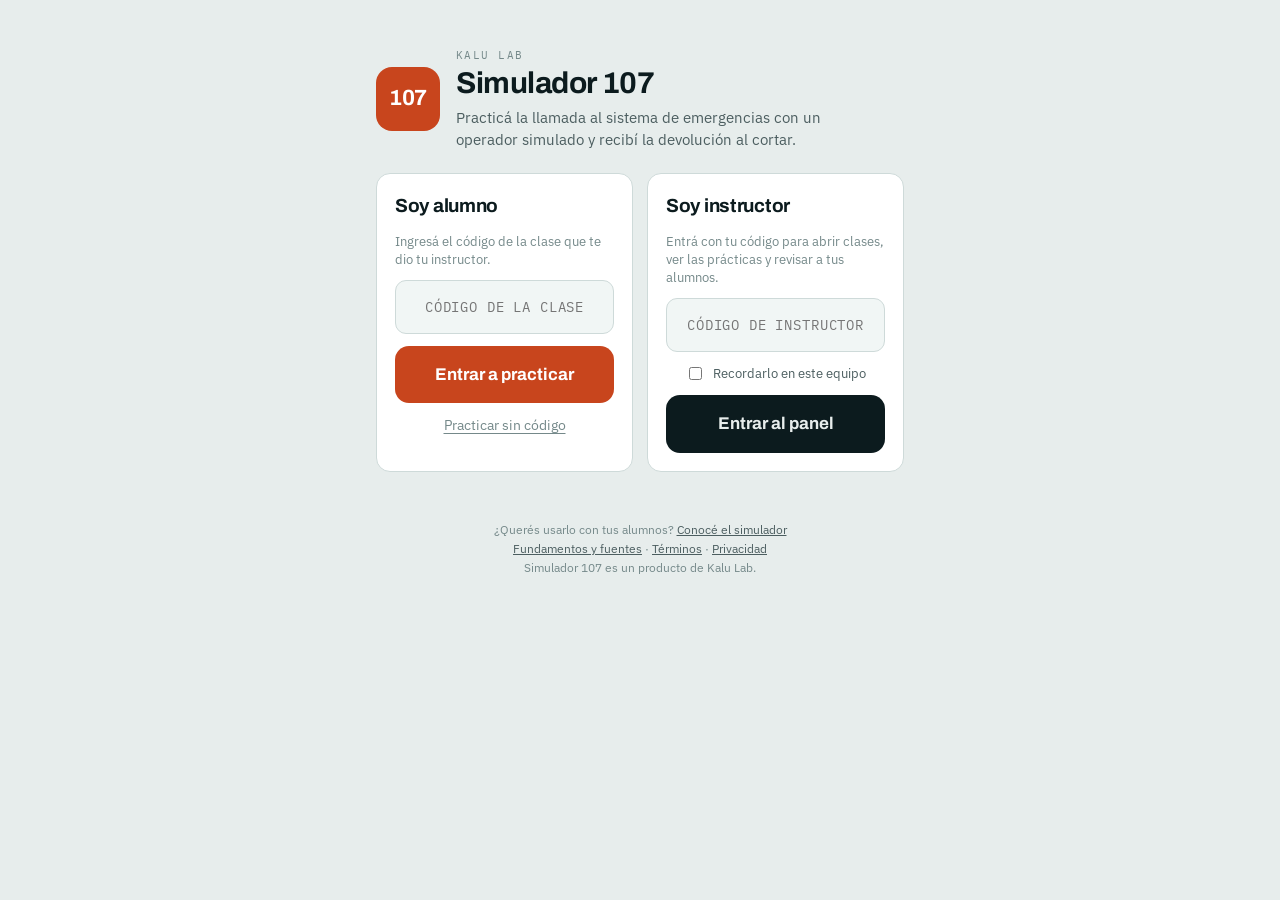
==== commit 7ae564d9: "El simulador pasa a ser un producto de Kalu Lab, con dirección en kalulab.store - Entrada, encabezad" ====
--- a/index.html
+++ b/index.html
@@ -126,7 +126,10 @@
   /* ---- entrada: la puerta principal de la web, con una puerta para cada uno ---- */
   .portal{max-width:720px; margin:3vh auto 0; display:grid; gap:22px}
   .marca{display:flex; align-items:center; gap:16px}
-  .escudo{width:84px; height:84px; flex:none; border-radius:50%; background:#fff; box-shadow:0 0 0 1px var(--line)}
+  /* El sello de la entrada. La web es de Kalu Lab y la usan varias instituciones: el
+     escudo de Sumar Salud, que estuvo acá, sólo puede ir con su autorización por escrito
+     (licencia, cláusula séptima). Cada alumno ve el nombre de su institución al entrar. */
+  .sello{width:64px; height:64px; border-radius:16px; font-size:22px}
   .marca .lbl{display:block}
   .marca h1{font-size:30px; line-height:1.05; margin-top:4px}
   .puertas{display:grid; grid-template-columns:repeat(auto-fit, minmax(250px, 1fr)); gap:14px}
@@ -249,9 +252,9 @@
   <section id="v-gate" hidden>
     <div class="portal">
       <header class="marca">
-        <img class="escudo" src="icons/sumarsalud-guardavidas.png" width="84" height="84" alt="Escudo de Sumar Salud: capacitación y entrenamiento de guardavidas">
+        <div class="sigil sello" aria-hidden="true">107</div>
         <div>
-          <span class="lbl">Sumar Salud · Escuela de guardavidas</span>
+          <span class="lbl">Kalu Lab</span>
           <h1>Simulador 107</h1>
           <p class="sub">Practicá la llamada al sistema de emergencias con un operador simulado y recibí la devolución al cortar.</p>
         </div>
@@ -276,7 +279,8 @@
         </section>
       </div>
       <p class="pie">¿Querés usarlo con tus alumnos? <a href="instructores">Conocé el simulador</a><br>
-        <a href="fundamentos">Fundamentos y fuentes</a> · <a href="terminos">Términos</a> · <a href="privacidad">Privacidad</a></p>
+        <a href="fundamentos">Fundamentos y fuentes</a> · <a href="terminos">Términos</a> · <a href="privacidad">Privacidad</a><br>
+        Simulador 107 es un producto de Kalu Lab.</p>
     </div>
   </section>
 
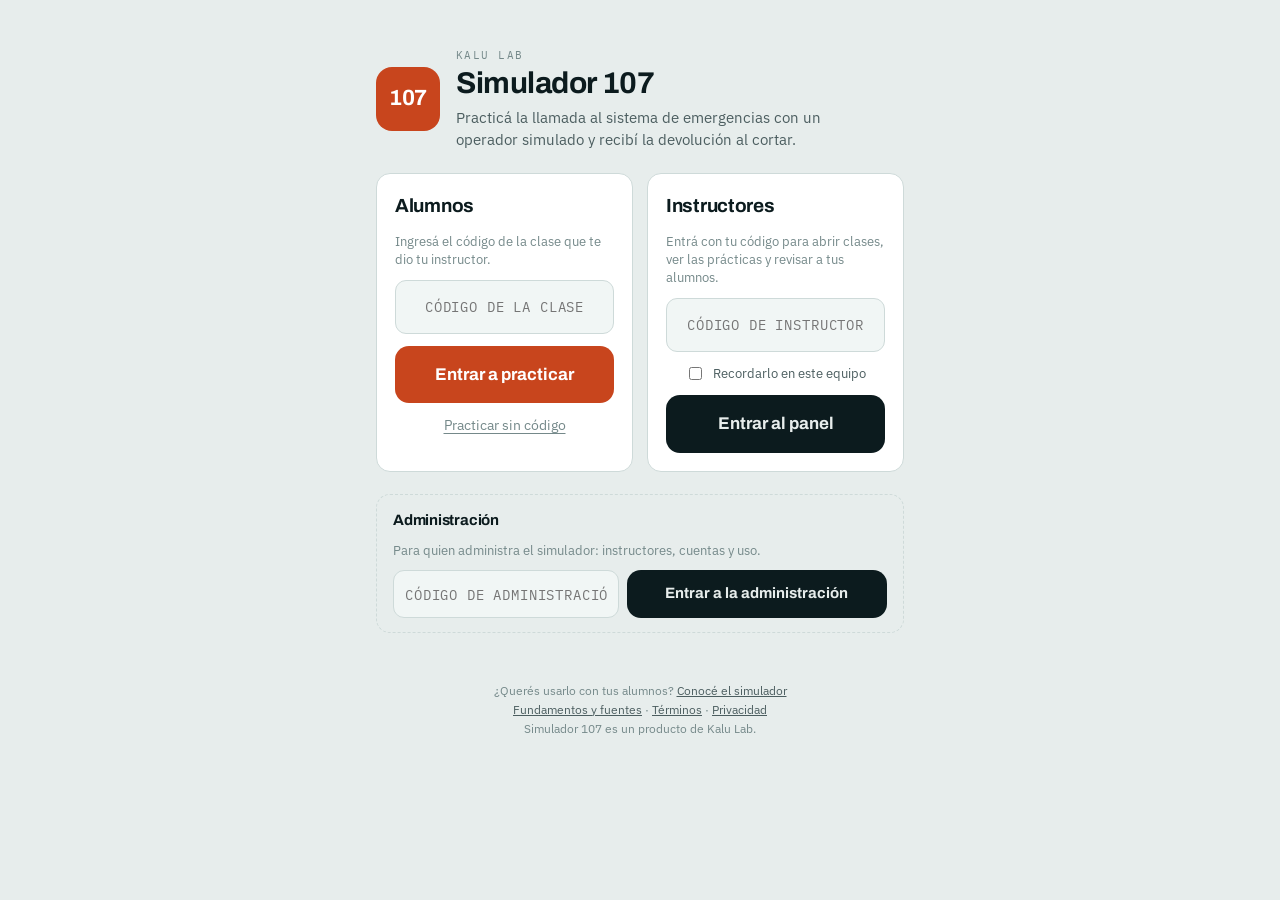
==== commit 65159e57: "Punto de control: operador adaptativo sin escenarios (en construcción, sin pruebas punta a punta) Co" ====
--- a/index.html
+++ b/index.html
@@ -49,7 +49,12 @@
     background:var(--ground); color:var(--ink); font-family:var(--body); font-size:16px; line-height:1.5;
     -webkit-font-smoothing:antialiased; padding-bottom:env(safe-area-inset-bottom);
   }
-  .wrap{max-width:560px; margin:0 auto; padding-inline:16px; padding-block:20px 40px;}
+  /* Áreas seguras: instalada como app en un iPhone, la barra de estado es translúcida y la
+     página llega hasta el borde (la muesca arriba, la barra de inicio abajo). */
+  .wrap{max-width:560px; margin:0 auto;
+        padding-left:max(16px, env(safe-area-inset-left)); padding-right:max(16px, env(safe-area-inset-right));
+        padding-top:max(20px, env(safe-area-inset-top)); padding-bottom:40px;}
+  button{-webkit-tap-highlight-color:transparent; touch-action:manipulation}
   h1,h2,h3{font-family:var(--display); font-weight:700; letter-spacing:-.015em; margin:0; text-wrap:balance}
   p{margin:0}
   button{font:inherit; color:inherit; cursor:pointer}
@@ -65,31 +70,35 @@
   .sect{margin-top:30px}
   .sect > .lbl{display:block; margin-bottom:10px}
 
-  .cards{display:grid; gap:10px}
-  .card{text-align:left; width:100%; background:var(--surface); border:1px solid var(--line);
-        border-radius:var(--r); padding:14px 15px; display:grid; gap:6px; transition:border-color .15s}
-  .card:hover{border-color:var(--accent)}
-  .card[aria-pressed="true"]{border-color:var(--accent); box-shadow:inset 3px 0 0 var(--accent)}
-  .card .top{display:flex; align-items:center; gap:8px; justify-content:space-between}
-  .card h3{font-size:16.5px}
-  .tag{font-family:var(--mono); font-size:10.5px; letter-spacing:.1em; text-transform:uppercase;
-       padding:3px 7px; border-radius:5px; background:var(--surface-2); color:var(--ink-2); border:1px solid var(--line-soft); flex:none}
-  .card p{font-size:14px; color:var(--ink-2)}
-  .card .where{font-family:var(--mono); font-size:12px; color:var(--ink-3)}
-
-  .card .mine{display:flex; gap:10px; margin-top:2px}
-  .card .mine span{font-family:var(--mono); font-size:11px; color:var(--accent); text-decoration:underline; text-underline-offset:3px}
-  .card.add{border-style:dashed; text-align:center; color:var(--ink-3); font-size:14.5px; padding:16px; display:block}
-  .card.add:hover{color:var(--accent)}
+  /* Los campos de texto van a 16 px: con menos, Safari del iPhone agranda la página al tocarlos. */
   .f{display:grid; gap:6px; font-size:13px; color:var(--ink-2)}
-  .f input,.f textarea{width:100%; padding:11px; font:inherit; font-size:15px; color:var(--ink); font-family:var(--body);
+  .f input,.f textarea{width:100%; padding:11px; font:inherit; font-size:16px; color:var(--ink); font-family:var(--body);
     background:var(--surface-2); border:1px solid var(--line); border-radius:10px; resize:vertical}
   .opts{display:grid; gap:14px; background:var(--surface); border:1px solid var(--line); border-radius:var(--r); padding:15px}
   .row{display:flex; align-items:center; justify-content:space-between; gap:12px}
+  .row > div:first-child{flex:1 1 0; min-width:0}
   .row .t{font-size:14.5px}
   .row .d, .opts > .d{font-size:12.5px; color:var(--ink-3); margin-top:2px}
   .seg{display:flex; border:1px solid var(--line); border-radius:9px; overflow:hidden; flex:none}
-  .seg button{background:var(--surface); border:0; padding:7px 11px; font-size:13px; color:var(--ink-2)}
+  .seg button{background:var(--surface); border:0; padding:7px 11px; min-height:40px; font-size:13px; color:var(--ink-2)}
+  /* En un celular angosto los selectores de tres opciones bajan a su propia línea, a lo
+     ancho, en vez de apretar el texto de al lado. */
+  @media (max-width:440px){
+    .row{flex-wrap:wrap}
+    .row > .seg{flex:1 1 100%}
+    .row > .seg button{flex:1}
+    .row > #perfil-fijo{flex:1 1 100%; text-align:left}
+  }
+
+  /* Cómo se practica sin escenarios, y la consigna de la clase si el instructor dejó una. */
+  .como p{font-size:14.5px; line-height:1.5}
+  .como p.d{font-size:13px; color:var(--ink-2)}
+  .como b{font-weight:600}
+  .consigna{margin-top:18px; background:var(--accent-soft); border:1px solid var(--accent); border-radius:var(--r);
+            padding:13px 15px; display:grid; gap:6px}
+  .consigna .c-txt{font-size:15px; line-height:1.5; white-space:pre-line; overflow-wrap:anywhere}
+  .consigna .c-lugar{font-family:var(--mono); font-size:13px; color:var(--ink-2); overflow-wrap:anywhere}
+  .consigna .c-txt:empty, .consigna .c-lugar:empty{display:none}
   .seg button + button{border-left:1px solid var(--line)}
   .seg button[aria-pressed="true"]{background:var(--ink); color:var(--ground); font-weight:600}
   .sw{position:relative; width:44px; height:26px; border-radius:99px; background:var(--line); border:0; flex:none; transition:background .15s}
@@ -126,9 +135,8 @@
   /* ---- entrada: la puerta principal de la web, con una puerta para cada uno ---- */
   .portal{max-width:720px; margin:3vh auto 0; display:grid; gap:22px}
   .marca{display:flex; align-items:center; gap:16px}
-  /* El sello de la entrada. La web es de Kalu Lab y la usan varias instituciones: el
-     escudo de Sumar Salud, que estuvo acá, sólo puede ir con su autorización por escrito
-     (licencia, cláusula séptima). Cada alumno ve el nombre de su institución al entrar. */
+  /* El sello de la entrada. La web es de Kalu Lab y la usan varias instituciones, así que
+     no lleva la marca de ninguna: cada alumno ve el nombre de la suya al entrar. */
   .sello{width:64px; height:64px; border-radius:16px; font-size:22px}
   .marca .lbl{display:block}
   .marca h1{font-size:30px; line-height:1.05; margin-top:4px}
@@ -149,10 +157,12 @@
                  font-size:13px; line-height:1.45; color:var(--ink); margin:0}
   .aviso-activar a{color:var(--ink)}
 
-  .brief{background:var(--surface); border:1px solid var(--line); border-radius:var(--r); padding:16px; display:grid; gap:12px}
-  .brief .scene{font-size:15.5px; line-height:1.55}
-  .brief .addr{font-family:var(--mono); font-size:13px; background:var(--surface-2); border:1px solid var(--line-soft);
-               border-radius:9px; padding:10px 12px; line-height:1.45}
+  /* La puerta de administración: discreta, al final, para que no compita con la de alumnos. */
+  .puerta.admin{background:transparent; border-style:dashed; padding:14px 16px; gap:10px}
+  .puerta.admin h2{font-size:15px}
+  .admin-fila{display:flex; gap:8px; flex-wrap:wrap}
+  .puerta.admin input[type="text"]{flex:1 1 180px; width:auto; min-width:0; font-size:16px; padding:11px}
+  .puerta.admin .go{flex:1 1 auto; width:auto; font-size:15px; padding:11px 16px}
   .backlink{background:none; border:0; padding:0; color:var(--ink-3); font-size:13.5px; text-decoration:underline; text-underline-offset:3px}
 
   .call{background:var(--deep); color:var(--on-deep); border-radius:var(--r); border:1px solid var(--deep-line);
@@ -208,7 +218,8 @@
   .warn-strip{background:#3A2213; color:#F3C9A8; font-size:12.5px; padding:9px 14px; border-bottom:1px solid var(--deep-line); line-height:1.45}
 
   .score{display:flex; align-items:center; gap:16px; background:var(--surface); border:1px solid var(--line); border-radius:var(--r); padding:16px}
-  .score .rest{display:grid; gap:3px}
+  .score svg{flex:none}   /* sin esto, en un celular el anillo del puntaje se achicaba hasta no leerse */
+  .score .rest{display:grid; gap:3px; min-width:0}
   .score h2{font-size:19px}
   .score .meta{font-family:var(--mono); font-size:12px; color:var(--ink-3)}
   .items{display:grid; gap:1px; background:var(--line-soft); border:1px solid var(--line); border-radius:var(--r); overflow:hidden}
@@ -247,8 +258,9 @@
 <div class="wrap">
 
   <!-- ======== entrada ========
-       La puerta principal de la web: los alumnos entran con el código de su clase y los
-       instructores con el suyo, que los lleva al panel. Todo empieza acá. -->
+       La puerta principal de la web: los alumnos entran con el código de su clase, los
+       instructores con el suyo, que los lleva al panel, y quien administra el simulador por
+       la tercera puerta, más chica. Todo empieza acá. -->
   <section id="v-gate" hidden>
     <div class="portal">
       <header class="marca">
@@ -261,7 +273,7 @@
       </header>
       <div class="puertas">
         <section class="puerta" aria-labelledby="t-alumnos">
-          <h2 id="t-alumnos">Soy alumno</h2>
+          <h2 id="t-alumnos">Alumnos</h2>
           <p class="note">Ingresá el código de la clase que te dio tu instructor.</p>
           <input type="text" id="gate-in" inputmode="text" autocomplete="off" autocapitalize="characters" placeholder="CÓDIGO DE LA CLASE" aria-label="Código de la clase">
           <div class="err" id="gate-err" role="alert"></div>
@@ -269,7 +281,7 @@
           <button class="backlink" id="gate-libre" hidden>Practicar sin código</button>
         </section>
         <section class="puerta" aria-labelledby="t-instructores">
-          <h2 id="t-instructores">Soy instructor</h2>
+          <h2 id="t-instructores">Instructores</h2>
           <p class="note">Entrá con tu código para abrir clases, ver las prácticas y revisar a tus alumnos.</p>
           <input type="text" id="inst-in" autocomplete="off" autocapitalize="characters" placeholder="CÓDIGO DE INSTRUCTOR" aria-label="Código de instructor">
           <label class="chk"><input type="checkbox" id="inst-recordar"> Recordarlo en este equipo</label>
@@ -278,6 +290,15 @@
           <p class="aviso-activar" id="inst-activar" hidden>El panel todavía no está activado. <a href="activar">Ver qué falta</a>.</p>
         </section>
       </div>
+      <section class="puerta admin" aria-labelledby="t-admin">
+        <h2 id="t-admin">Administración</h2>
+        <p class="note">Para quien administra el simulador: instructores, cuentas y uso.</p>
+        <div class="admin-fila">
+          <input type="text" id="admin-in" autocomplete="off" autocapitalize="characters" spellcheck="false" placeholder="CÓDIGO DE ADMINISTRACIÓN" aria-label="Código de administración">
+          <button class="go otra" id="admin-go">Entrar a la administración</button>
+        </div>
+        <div class="err" id="admin-err" role="alert"></div>
+      </section>
       <p class="pie">¿Querés usarlo con tus alumnos? <a href="instructores">Conocé el simulador</a><br>
         <a href="fundamentos">Fundamentos y fuentes</a> · <a href="terminos">Términos</a> · <a href="privacidad">Privacidad</a><br>
         Simulador 107 es un producto de Kalu Lab.</p>
@@ -292,6 +313,24 @@
     </div>
     <p class="sub">Practicá la llamada al sistema de emergencias hablando en voz alta con un operador simulado. Al cortar recibís la devolución sobre qué datos pasaste y cuáles faltaron.</p>
     <p class="note cuenta" id="cuenta-info" hidden></p>
+
+    <!-- La consigna que dejó el instructor al abrir la clase, si dejó una. La ve el alumno
+         (y el evaluador); el operador no, nunca. -->
+    <div class="consigna" id="consigna-setup" hidden>
+      <span class="lbl">Consigna de la clase</span>
+      <p class="c-txt"></p>
+      <p class="c-lugar"></p>
+    </div>
+
+    <!-- Sin escenarios armados (noviembre de 2026): el alumno trae el caso y el operador se
+         adapta. El aviso sobre la dirección es obligatorio (datos personales, Ley 25.326). -->
+    <div class="sect">
+      <span class="lbl">Cómo se practica</span>
+      <div class="opts como">
+        <p>No hay escenarios armados: <b>el caso te lo da tu instructor o lo inventás vos</b> (qué pasó, a quién y dónde). Marcás el número y contás lo que pasa. El operador no ve nada: sólo sabe lo que le digas, y se adapta a eso, de un primer auxilio a un paro.</p>
+        <p class="d" id="aviso-direccion">La dirección es la de la consigna o la del lugar de la clase (club, pileta, escuela). Si practicás en tu casa, no des tu domicilio: usá la dirección de un lugar público que conozcas bien. Nombre y teléfono, inventados.</p>
+      </div>
+    </div>
 
     <div class="sect">
       <span class="lbl">Quién sos en la práctica</span>
@@ -308,14 +347,6 @@
           <input id="alias" maxlength="40" autocomplete="off" placeholder="Por ejemplo: Grupo 3, o tu nombre de pila"></label>
         <p class="d" style="margin:0">No uses datos personales reales durante la llamada: un nombre de pila alcanza. <a href="privacidad.html">Cómo se usan los datos</a>.</p>
       </div>
-    </div>
-
-    <div class="sect">
-      <span class="lbl">Escenario</span>
-      <div class="cards" id="scenarios"></div>
-      <p class="note" id="export-wrap" hidden style="margin-top:10px">
-        <button class="backlink" id="btn-export">Exportar mis escenarios</button> — para dejarlos fijos en el código.
-      </p>
     </div>
 
     <div class="sect">
@@ -360,52 +391,23 @@
       </div>
     </div>
 
-    <button class="go" id="btn-brief" disabled>Elegí un escenario</button>
+    <button class="go" id="btn-call">Agarrar el teléfono</button>
     <p class="note" id="setup-note"></p>
+    <p class="note">Vas a tener que marcar el número vos. Cuando la llamada empiece, el navegador te va a pedir el micrófono: decí tu frase y cuando hacés silencio se envía sola.</p>
     <p class="pie">
       Simulación educativa: no se llama a ningún número real. Ante una emergencia de verdad, llamá al 107.<br>
       <a href="fundamentos.html">Fundamentos y fuentes</a> · <a href="terminos.html">Términos</a> · <a href="privacidad.html">Privacidad</a> · <button class="backlink" id="cambiar-codigo" hidden>Cambiar de código</button>
     </p>
   </section>
 
-  <!-- ======== escenario propio ======== -->
-  <section id="v-nuevo" hidden>
-    <button class="backlink" id="nuevo-back">← Volver</button>
-    <div class="sect" style="margin-top:14px">
-      <span class="lbl" id="nuevo-lbl">Escenario propio</span>
-      <div class="opts">
-        <label class="f"><span>Nombre del escenario</span><input id="f-title" placeholder="Rescate en escollera · víctima con trauma"></label>
-        <label class="f"><span>Familia</span><input id="f-fam" placeholder="Ahogamiento · PCR / RCP · Trauma…"></label>
-        <label class="f"><span>Bajada corta, la que se ve en la tarjeta</span><input id="f-card" placeholder="Golpeado contra las piedras, consciente."></label>
-        <label class="f"><span>Situación que ve el alumno</span><textarea id="f-scene" rows="6" placeholder="Qué está viendo, en qué estado está la víctima, quién más hay, qué recursos tiene a mano…"></textarea></label>
-        <label class="f"><span>Ubicación real donde está parado</span><textarea id="f-addr" rows="2" placeholder="Calle, altura y referencia de acceso"></textarea></label>
-        <label class="f"><span>Localidad que conoce el operador</span><input id="f-zona" placeholder="Santa Fe capital"></label>
-        <div id="f-err" style="min-height:18px; color:var(--bad); font-size:13px"></div>
-      </div>
-    </div>
-    <button class="go" id="f-save">Guardar escenario</button>
-    <div class="btns"><button id="f-del" hidden>Borrar este escenario</button></div>
-  </section>
-
-  <!-- ======== briefing ======== -->
-  <section id="v-brief" hidden>
-    <button class="backlink" id="back-setup">← Cambiar escenario</button>
-    <div class="sect" style="margin-top:14px">
-      <span class="lbl">Lo que estás viendo</span>
-      <div class="brief">
-        <h2 id="b-title"></h2>
-        <p class="scene" id="b-scene"></p>
-        <div class="addr" id="b-addr"></div>
-        <p class="note" style="margin:0" id="b-rol">Tenés que llamar vos. El operador no sabe nada de lo que está pasando: solo sabe lo que le digas.</p>
-      </div>
-    </div>
-    <button class="go" id="btn-call">Agarrar el teléfono</button>
-    <p class="note">Vas a tener que marcar el número vos. Cuando la llamada empiece, el navegador te va a pedir el micrófono: decí tu frase y cuando hacés silencio se envía sola.</p>
-  </section>
-
   <!-- ======== teclado ======== -->
   <section id="v-dial" hidden>
-    <button class="backlink" id="back-brief">← Volver al escenario</button>
+    <button class="backlink" id="dial-volver">← Volver a la configuración</button>
+    <div class="consigna" id="consigna-dial" hidden>
+      <span class="lbl">Consigna de la clase</span>
+      <p class="c-txt"></p>
+      <p class="c-lugar"></p>
+    </div>
     <div class="sect" style="margin-top:14px">
       <span class="lbl">Agarrás el teléfono</span>
       <div class="fono">
@@ -430,6 +432,7 @@
           <button class="borrar" id="borrar" hidden aria-label="Borrar">⌫</button>
         </div>
         <p class="note" style="text-align:center">Es una simulación: no se llama a ningún número real.</p>
+        <p class="note" style="text-align:center; margin-top:4px">No des tu domicilio ni datos reales: dirección de un lugar público, nombre y teléfono inventados.</p>
       </div>
     </div>
   </section>
@@ -482,6 +485,7 @@
           <text id="ring-t" x="37" y="42" text-anchor="middle" font-family="IBM Plex Mono, monospace" font-size="19" fill="var(--ink)">0</text>
         </svg>
         <div class="rest">
+          <span class="lbl" id="deb-caso"></span>
           <h2 id="deb-title">Llamada terminada</h2>
           <div class="meta num" id="deb-meta"></div>
         </div>
@@ -504,685 +508,68 @@
         <div class="tr" id="deb-tr"></div>
       </div>
       <div class="btns">
-        <button class="primary" id="again">Repetir el escenario</button>
-        <button id="other">Otro escenario</button>
+        <button class="primary" id="again">Llamar de nuevo</button>
+        <button id="other">Cambiar ajustes</button>
         <button id="save">Descargar informe</button>
       </div>
     </div>
   </section>
 </div>
 
+<script src="/protocolos.js"></script>
 <script>
 (function(){
   "use strict";
 
-  /* ---------------- escenarios ----------------
-     `perfil` dice quién llama: "guardavidas" (entrenado; el operador pregunta y despacha,
-     no le enseña) o "lego" (persona sin formación de un curso de RCP; el operador lo
-     guía por teléfono, como indican las guías). Un escenario sin `perfil` es de guardavidas.
-     `victima` (sólo lego): "adulto", "nino" o "lactante" (menos de 1 año; hoy sólo llega
-     desde los escenarios del panel). Con `guia:"lego-ahogamiento"`, en chicos y en
-     lactantes, la RCP guiada incluye ventilaciones: ver listaRcp().
-     Los cuatro escenarios que se habían sacado para mostrar el prototipo (laguna,
-     pileta, vereda, dos víctimas) volvieron, con su guion para el instructor.
-     Las ubicaciones son de la zona de Santa Fe, pero son de práctica: si alguna no
-     coincide con el lugar real, se corrige acá o se carga una propia desde el panel. */
-  const SCENARIOS = [
-    /* Escenario de referencia, con guía completa. Grado 6: obliga a clasificar, a decir
-       qué maniobras están haciendo y con qué material cuentan. */
-    { id:"ahogamiento-puro", perfil:"guardavidas", fam:"Ahogamiento", guia:"ahogamiento",
-      title:"Balneario · ahogamiento puro, víctima en paro",
-      card:"Lo sacaste del agua en paro. Tenés que pedir ayuda sin soltar la reanimación.",
-      scene:"Sacaste del agua a un hombre de unos 35 años del sector de boyas. Lo tenés en la arena, sobre una superficie plana. No responde y no respira. No tose ni tiene espuma. No hubo zambullida ni golpe: se cansó nadando y se hundió a la vista de todos. Estuvo abajo alrededor de un minuto y medio. Tu compañero viene con el bolso y el DEA desde el puesto. El agua está templada.",
-      addr:"Balneario municipal, Costanera Este · Puesto 2, acceso por la bajada vehicular frente al camping, 150 m al sur del quincho.",
-      zona:"Santa Fe capital",
-      /* Guion para el INSTRUCTOR presente, no para la app: es él quien va cantando en
-         voz alta cómo evoluciona la víctima mientras el alumno atiende. La app no lo
-         muestra ni lo evalúa. Está acá para que quede junto al escenario; el panel del
-         instructor lo lee de acá y lo muestra en la clase en vivo.
-         En los guiones, que la víctima se recupera se canta con "respira normalmente" o
-         "tose": nunca con "respira con ruido" ni "boquea", que son respiración agónica y la
-         app enseña a transmitirlos como que NO respira. */
-      notasInstructor:[
-        "Al minuto y medio: después de las 5 ventilaciones de rescate y un ciclo de compresiones, sigue sin responder y sin signos de circulación. Llega el compañero con el DEA.",
-        "A los 3 minutos: el DEA analiza y no indica descarga. Siguen con RCP.",
-        "A los 4 minutos y medio: tose, expulsa agua y arranca a respirar sola, rápido y con esfuerzo, con mucha espuma en boca y nariz. Tiene pulso en el cuello pero no en la muñeca. Sigue sin responder. Pasó a grado 4."
-      ] },
-
-    /* El ruido raro es respiración agónica: el punto docente es transmitirlo como que NO
-       respira. La multitud obliga a pensar en el acceso y en quién espera al móvil. */
-    { id:"laguna-inconsciente", perfil:"guardavidas", fam:"Ahogamiento", guia:"ahogamiento",
-      title:"Laguna · víctima que boquea, mucha gente",
-      card:"Lo sacaste del agua, no responde y respira raro. Doscientas personas alrededor.",
-      scene:"Sacaste del agua a un hombre de unos 40 años y lo tenés en la arena. No responde cuando le hablás ni cuando le apretás el hombro. No respira normalmente: hace un ruido raro cada tanto, como un ronquido. Tu compañero salió corriendo a buscar el DEA al puesto. Hay unas doscientas personas alrededor y el puesto médico está cerrado.",
-      addr:"Costanera Este, Laguna Setúbal · Puesto 3, a 200 m del acceso del Puente Colgante, bajada del estacionamiento norte.",
-      zona:"Santa Fe capital",
-      notasInstructor:[
-        "Punto docente: el ronquido es respiración agónica. Si el alumno dice que 'respira', el operador lo clasifica bajo y la devolución lo marca.",
-        "Al minuto: después de las 5 ventilaciones y el primer ciclo sigue igual. Un bañista le grita que lo vio agarrarse el pecho antes de hundirse (ahogamiento secundario: vale que lo transmita).",
-        "A los 2 minutos y medio: llega el compañero con el DEA.",
-        "A los 3 minutos: el DEA indica descarga. Después de la descarga siguen con RCP.",
-        "Si el alumno no organiza a la gente (que alguien espere la ambulancia en la bajada norte, que abran paso), cantá: 'la ambulancia no encuentra la bajada'."
-      ] },
-
-    /* Consciente y con la madre gritando: comunicar bajo presión y clasificar un grado bajo. */
-    { id:"pileta-nino", perfil:"guardavidas", fam:"Ahogamiento", guia:"ahogamiento",
-      title:"Natatorio · nene rescatado consciente",
-      card:"Tose, llora y respira agitado. La madre te grita encima.",
-      scene:"Sacaste del sector profundo a un nene de unos 8 años. Está consciente, tose mucho, llora y respira agitado. Lo tenés sentado al borde del andarivel. La madre está encima tuyo gritando y no te deja hablar. Nadie más del staff está en el natatorio en este momento.",
-      addr:"Club Gimnasia y Esgrima, 4 de Enero 2011 · natatorio cubierto, planta baja, entrada por el portón lateral.",
-      zona:"Santa Fe capital",
-      notasInstructor:[
-        "Punto docente: tos sin espuma es grado 1. Hay que dar el dato observable (tose, no tiene espuma), no 'está bien'.",
-        "Al minuto: aparece un poco de espuma en la comisura de la boca. Si el alumno lo transmite, el operador lo reclasifica a grado 2, que necesita evaluación médica.",
-        "A los 2 minutos: la madre quiere llevárselo en el auto. El alumno tiene que sostener que espere a la ambulancia.",
-        "Resuelve bien si le da una tarea a la madre (buscar una toalla, esperar a la ambulancia en el portón lateral)."
-      ] },
-
-    /* Guardavidas fuera de servicio frente a un paro sin ahogamiento: identificarse,
-       dejar un teléfono y repartir tareas a los testigos. */
-    { id:"pcr-vereda", perfil:"guardavidas", fam:"PCR / RCP", guia:"pcr",
-      title:"PCR en la vereda del club",
-      card:"Un hombre se desplomó en la vereda. No responde, no respira.",
-      scene:"Salías del club y un hombre de unos 60 años se desplomó en la vereda delante tuyo. No responde y no respira. Hay dos personas mirando que pueden darte una mano si les decís qué hacer. Sabés que hay un DEA en la recepción del club, a unos 30 metros.",
-      addr:"4 de Enero al 2000 · vereda impar, frente a la entrada principal del club.",
-      zona:"Santa Fe capital",
-      notasInstructor:[
-        "Punto docente: fuera de servicio te identificás como guardavidas y dejás un teléfono. A los testigos se les da una tarea a cada uno: uno al DEA, otro a esperar a la ambulancia.",
-        "A los 30 segundos, si nadie fue por el DEA: 'la gente sólo mira'.",
-        "Al minuto y medio llega el DEA: indica descarga. Después de la descarga, RCP.",
-        "A los 4 minutos: segundo análisis, no indica descarga; empieza a moverse y respira normalmente, sin ronquidos ni boqueos, pero sigue sin responder. Si el alumno lo reporta: de costado, vigilar la respiración, parches puestos."
-      ] },
-
-    /* Dos víctimas: decirlo desde el principio y priorizar al que no respira. */
-    { id:"dos-victimas", perfil:"guardavidas", fam:"Ahogamiento", guia:"ahogamiento",
-      title:"Dos víctimas fuera de zona de guardavidas",
-      card:"Dos rescatados: uno tose, el otro no responde.",
-      scene:"Rescataste a dos adolescentes de unos 15 y 17 años en una zona sin guardavidas. Uno está sentado, tose y habla. El otro está tirado boca arriba, no responde y no respira. Estás solo, sin equipo, con el celular en la mano y gente que se acerca a mirar.",
-      addr:"Costanera Este, frente al camping · 400 m al norte del Puesto 5, acceso por el camino de tierra del camping.",
-      zona:"Santa Fe capital",
-      notasInstructor:[
-        "Punto docente: decir en la primera frase que son DOS víctimas y priorizar al que no respira. El que tose es grado 1.",
-        "Estás solo: el teléfono en altavoz mientras ventilás. Alguien de la gente tiene que ir al camino de tierra a esperar la ambulancia.",
-        "Al minuto: después de las 5 ventilaciones sigue sin signos de circulación: RCP.",
-        "A los 3 minutos: el que tosía empieza con espuma y le cuesta respirar (pasa a grado 2 o 3). Si el alumno lo reporta, bien."
-      ] },
-
-    /* Trauma en el agua: el mecanismo (zambullida en poca profundidad) es lo que justifica
-       sospechar columna. Sin mecanismo, la lesión cervical en ahogados es rarísima. */
-    { id:"zambullida", perfil:"guardavidas", fam:"Trauma", guia:"trauma",
-      title:"Zambullida en agua baja · no mueve las piernas",
-      card:"Se tiró de cabeza donde casi no había agua. Consciente, no mueve las piernas.",
-      scene:"Un chico de unos 17 años se tiró de cabeza desde las piedras del espigón, donde hay muy poca profundidad. Lo sacaste flotando boca abajo, dándolo vuelta con la cabeza alineada con el cuerpo, y ahora está boca arriba en la orilla con tu compañero sosteniéndole la cabeza. Está consciente, habla, respira sin dificultad, dice que le duele el cuello y que no siente ni mueve las piernas. Mueve los brazos, pero con poca fuerza. En el puesto no hay tabla ni collar; tenés el bolso de primeros auxilios.",
-      addr:"Costanera Este · Puesto 4, junto al espigón de piedras; la ambulancia entra por la bajada vehicular sur y frena en el estacionamiento del puesto.",
-      zona:"Santa Fe capital",
-      notasInstructor:[
-        "Punto docente: dar el mecanismo (zambullida en poca profundidad) y el examen observable (no mueve ni siente las piernas, brazos débiles). Con eso el operador sabe que es una posible lesión medular.",
-        "Al minuto: dice que le cuesta respirar. Es un cambio grave (lesión cervical alta): el alumno lo tiene que avisar.",
-        "Si el alumno propone moverlo o sentarlo, el instructor lo frena: se lo deja como está y se le sostiene la cabeza.",
-        "Para la devolución: no tener collar no es un problema; la estabilización manual alcanza."
-      ] },
-
-    /* ---------- modo lego: personas sin formación (cursos de RCP) ---------- */
-
-    /* Adulto con respiración agónica y DEA a mano: reconocer el paro, aceptar la RCP guiada
-       y mandar a alguien por el DEA. Las compresiones se hacen en el maniquí. */
-    { id:"lego-gimnasio", perfil:"lego", fam:"PCR / RCP", guia:"lego-rcp", victima:"adulto",
-      title:"Gimnasio · un hombre se desploma en la cinta",
-      card:"Cae de golpe, no contesta y hace ruidos raros al respirar.",
-      scene:"Estás entrenando en un gimnasio. Un hombre de unos 55 años que corría en la cinta se desploma de golpe y queda tirado en el piso. Lo llamás y lo sacudís del hombro: no contesta. Tiene los ojos entreabiertos y cada tanto hace un ruido fuerte, como un ronquido. En la recepción hay un cartel que dice 'DEA' con una flecha. Hay dos personas más entrenando que se acercan.",
-      addr:"Gimnasio de San Martín 2850, primer piso · se sube por la escalera de la entrada; la puerta de calle está abierta.",
-      zona:"Santa Fe capital",
-      notasInstructor:[
-        "Punto docente: el ronquido es respiración agónica. Si el alumno dice que respira, el operador no le va a indicar RCP: esa es la lección.",
-        "Cuando el operador indique las compresiones, el alumno las hace en el maniquí con el teléfono en altavoz.",
-        "Si a los 60 segundos nadie fue a buscar el DEA: 'la gente te mira, nadie se mueve'.",
-        "Al minuto y medio de RCP llega el DEA. Cuando el alumno lo prenda, hacé la voz del aparato: 'analizando, no toque al paciente… descarga recomendada'.",
-        "A los 4 minutos, si no pidió relevo, marcá que está cansado y que las compresiones se ponen lentas."
-      ] },
-
-    /* Solo en casa, sin DEA, con la puerta de calle cerrada: el acceso también se resuelve. */
-    { id:"lego-casa", perfil:"lego", fam:"PCR / RCP", guia:"lego-rcp", victima:"adulto",
-      title:"Departamento · tu papá se desploma en el living",
-      card:"Estás solo con él. No reacciona. Cuarto piso, puerta de calle con llave.",
-      scene:"Estás en el departamento de tus viejos. Tu papá, de 68 años, estaba mirando la tele, dijo que le dolía el pecho, se levantó y se cayó al piso. Lo llamás, le tocás la cara: no contesta. No ves que el pecho se mueva. Estás solo con él. El edificio tiene portero eléctrico y ascensor; la llave de la puerta de calle la tenés vos.",
-      addr:"Bv. Gálvez 1640, 4.º piso, departamento B · portero eléctrico; la puerta de calle está cerrada con llave.",
-      zona:"Santa Fe capital",
-      notasInstructor:[
-        "Punto docente: estando solo, el teléfono va en altavoz en el piso y no se deja de comprimir. Hay que avisar que la puerta de calle está cerrada (y resolverlo: un vecino, tirar la llave, bajar recién cuando llegue la ambulancia).",
-        "Si el alumno pregunta por el DEA: en el edificio no hay.",
-        "A los 3 minutos vomita. Tiene que contarlo: el operador indica ponerlo de costado, limpiar la boca y seguir.",
-        "Cuando llegue la ambulancia, preguntá cómo sube: si ya lo tenía resuelto, bien."
-      ] },
-
-    /* Chico ahogado en una quinta sin dirección conocida: la ubicación se arma con
-       referencias, y la RCP guiada lleva ventilaciones (chico + ahogamiento). */
-    { id:"lego-quinta-nino", perfil:"lego", fam:"Ahogamiento", guia:"lego-ahogamiento", victima:"nino",
-      title:"Casa quinta · nene sacado de la pileta",
-      card:"Lo sacás del agua, no reacciona y no respira. No sabés la dirección.",
-      scene:"Estás en la casa quinta de un amigo, en Colastiné Norte. Ves a un nene de unos 4 años flotando boca abajo en la pileta. Lo sacás: no reacciona, está pálido y no respira. Nadie sabe cuánto tiempo estuvo en el agua. No sabés la dirección: sabés que vinieron por la Ruta 1, que doblaron en una calle de tierra frente a una estación de servicio, y que el portón es verde con un cartel que dice 'Los Aromos'. La mamá del nene está gritando.",
-      addr:"Colastiné Norte, calle de tierra frente a la estación de servicio de la Ruta Provincial 1 · casa quinta 'Los Aromos', portón verde, segunda casa a la izquierda.",
-      zona:"Santa Fe capital (Colastiné)",
-      notasInstructor:[
-        "Punto docente: sin dirección exacta, la ubicación se construye con referencias (ruta, estación de servicio, portón, cartel) y mandando a alguien a la ruta a hacer señas.",
-        "Chico ahogado: el operador pide 5 ventilaciones y después 30 compresiones y 2 ventilaciones. Si el alumno dice que no puede ventilar, sólo compresiones, sin parar.",
-        "Al minuto: vomita agua. De costado, limpiar la boca y seguir.",
-        "A los 4 minutos: tose y empieza a respirar. Si el alumno lo cuenta, el operador indica ponerlo de costado, abrigarlo y vigilar hasta que llegue la ambulancia."
-      ] }
-  ];
-
-  /* ---------------- rúbrica ----------------
-     `peso` es cuánto suma cada criterio sobre 100. El puntaje lo calcula la app,
-     NO lo decide el modelo: así una llamada mala no puede zafar con un número
-     generoso. `critico:true` = sin ese dato no sale el móvil; si falta, el puntaje
-     queda topeado en TOPE_CRITICO por más que todo lo demás esté bien.
-     `logrado` y `parcial` son la vara con la que corrige el evaluador, para que no
-     improvise distinto en cada práctica. Los pesos no tienen que sumar 100: puntuar()
-     normaliza, porque cada guía agrega los suyos.
-     Esta es la rúbrica del GUARDAVIDAS. La de la persona sin formación es CHECKS_LEGO,
-     más abajo. El fundamento de cada criterio está en fundamentos.html. */
-  const CHECKS = [
-    {id:"ubicacion", label:"Ubicación exacta y cómo llegar", peso:20, critico:true,
-     logrado:"Dio calle y altura, o una referencia que un móvil puede buscar sin volver a preguntar, MÁS por dónde se entra: portón, bajada, número de puesto, piso.",
-     parcial:"Dio una referencia aproximada que todavía obliga al operador a repreguntar, o dijo el lugar pero no cómo se entra."},
-
-    {id:"motivo", label:"Qué pasó, en una frase", peso:10, critico:false,
-     logrado:"En las primeras frases se entiende el tipo de emergencia: lo sacó del agua, se desplomó, se golpeó.",
-     parcial:"Se entiende recién después de que el operador repregunta, o quedó en una etiqueta vaga como 'se descompensó'."},
-
-    {id:"victimas", label:"Cuántas víctimas y edad aproximada", peso:8, critico:false,
-     logrado:"Dijo cuántas personas son y una edad aproximada de cada una.",
-     parcial:"Dijo una cosa y no la otra, o tardó en aclarar que había más de una víctima."},
-
-    {id:"estado", label:"Si responde y si respira", peso:15, critico:true,
-     logrado:"Dijo si responde y si respira normalmente, en términos observables. Si hay boqueo o respiración agónica, lo transmitió como que NO respira.",
-     parcial:"Dio sólo una de las dos cosas, o se escudó en una etiqueta ('está en paro', 'está mal') sin el dato observable detrás."},
-
-    {id:"material", label:"Qué material tienen en el lugar, sobre todo el DEA", peso:10, critico:false,
-     logrado:"Dijo con qué cuentan: si hay DEA y si está colocado, y si tienen bolsa-válvula-máscara, mascarilla de bolsillo u otro equipamiento. Si NO hay DEA, también lo dijo, que es lo que cambia el despacho. (El oxígeno no se le pide: en Argentina no está en el alcance del guardavidas.)",
-     parcial:"Habló del material sólo cuando se lo preguntaron y sin precisar, o no aclaró si el DEA estaba puesto."},
-
-    {id:"riesgos", label:"Riesgos y accesos para el móvil", peso:8, critico:false,
-     logrado:"Avisó con qué se va a encontrar el móvil: gente alrededor, agua, tránsito, portón cerrado, escaleras, y quién lo va a estar esperando.",
-     parcial:"Mencionó algo al pasar, sin que sirva para preparar la llegada."},
-
-    {id:"identificacion", label:"Quién llama y teléfono de contacto", peso:7, critico:false,
-     logrado:"Dio su nombre, aclaró que es guardavidas y dejó un teléfono de retorno.",
-     parcial:"Dio el nombre pero no el rol, o no dejó teléfono."},
-
-    /* Antes era "siguió las indicaciones". Se cambió cuando el operador dejó de dar
-       indicaciones: ahora lo que se evalúa es si el alumno es una buena fuente de datos. */
-    {id:"indicaciones", label:"Contestó concreto lo que le preguntaron", peso:10, critico:false,
-     logrado:"Respondió con el dato que le pedían, sin evadir ni irse por las ramas, y avisó por su cuenta cuando algo cambió.",
-     parcial:"Contestó a medias, o hizo esperar al operador repitiendo cosas que ya había dicho."},
-
-    {id:"cierre", label:"No cortó antes que el operador", peso:8, critico:false,
-     logrado:"Se mantuvo en línea hasta que el operador cerró, y quedó claro quién espera al móvil.",
-     parcial:"Cortó una vez despachado, pero sin que el operador cerrara la llamada."},
-
-    {id:"comunicacion", label:"Habló claro y sin divagar", peso:10, critico:false,
-     logrado:"Frases cortas, una idea por vez, sin gritar y sin perderse en detalles que no cambian el despacho.",
-     parcial:"Se entendió, pero con vueltas, repeticiones o datos irrelevantes que demoraron el despacho."}
-  ];
-
-  /* Sin ubicación no llega el móvil; sin estado de la víctima no se decide el
-     recurso ni se arranca la RCP guiada. Si falta alguno, el puntaje no pasa de acá. */
-  const TOPE_CRITICO = 40;
-
-  /* ---------------- rúbrica de la persona sin formación (modo lego) ----------------
-     Para los cursos de RCP y primeros auxilios. Acá el operador SÍ guía: las guías
-     indican que el despachador dé instrucciones de RCP a quien llama (AHA 2025, clase 1
-     nivel A; ERC 2025), así que lo que se evalúa es si el alumno da la ubicación, dice
-     con honestidad lo que ve y sigue la RCP guiada. No se le exige vocabulario técnico.
-     Los dos críticos son los que, si faltan, dejan a la víctima sin ambulancia o sin RCP:
-     sin ubicación no sale el móvil, y si dice que respira cuando no es así, el operador
-     no le indica RCP. */
-  const CHECKS_LEGO = [
-    {id:"ubicacion", label:"Dónde es, para que llegue la ambulancia", peso:20, critico:true,
-     logrado:"Dio algo que una ambulancia puede encontrar sin volver a preguntar: calle y altura, o un lugar conocido con una referencia, y la localidad o el barrio. Si no sabía la dirección, la armó con referencias (ruta, comercio, cartel, color del portón) o la consiguió preguntando.",
-     parcial:"Dio una referencia aproximada que obligó al operador a repreguntar, o la dio recién después de varias preguntas."},
-
-    {id:"motivo", label:"Qué pasó, con lo que vio", peso:8, critico:false,
-     logrado:"En las primeras frases se entiende qué pasó, contado con lo que vio: se desplomó, lo sacaron del agua, no reacciona.",
-     parcial:"Se entendió recién cuando el operador insistió, o dio un diagnóstico ('le dio un infarto') en vez de lo que vio."},
-
-    {id:"conciencia", label:"Si responde", peso:10, critico:false,
-     logrado:"Dijo si la persona responde o no cuando le hablan o la tocan.",
-     parcial:"Lo dijo con dudas, o recién cuando se lo preguntaron más de una vez."},
-
-    {id:"respiracion", label:"Si respira normalmente, contado con honestidad", peso:15, critico:true,
-     logrado:"Dijo si respira normalmente describiendo lo que ve. Si boqueaba, roncaba o hacía ruidos raros, lo contó así, sin decir que respiraba bien. Si no sabía, lo dijo en vez de inventar.",
-     parcial:"Dijo 'respira' o 'no sé' sin describir lo que veía, o tardó mucho en contestarlo."},
-
-    {id:"rcp", label:"Siguió la RCP guiada", peso:20, critico:false,
-     logrado:"Aceptó las indicaciones, dijo que empezó a comprimir enseguida y siguió sin parar hasta que llegó la ambulancia o el operador indicó otra cosa. Si la víctima empezó a respirar, lo avisó.",
-     parcial:"Empezó tarde, discutió o dudó mucho antes de empezar, o paró sin que se lo indicaran."},
-
-    {id:"altavoz", label:"Teléfono en altavoz", peso:5, critico:false,
-     logrado:"Puso el teléfono en altavoz (lo dijo o lo confirmó) para tener las dos manos libres.",
-     parcial:"Lo hizo recién cuando se lo pidieron varias veces."},
-
-    {id:"dea", label:"Pidió el desfibrilador (DEA)", peso:8, critico:false,
-     logrado:"Dijo si hay un DEA cerca y mandó a alguien a buscarlo; si llegó, siguió las indicaciones para usarlo. Si no había, lo dijo.",
-     parcial:"Mencionó el DEA sin mandar a buscarlo, o recién cuando el operador insistió."},
-
-    {id:"ayuda", label:"Pidió ayuda a la gente de alrededor", peso:6, critico:false,
-     logrado:"Le dio una tarea concreta a otras personas: buscar el DEA, esperar a la ambulancia en la entrada, relevarlo en las compresiones. Si estaba solo, lo dijo.",
-     parcial:"Pidió ayuda en general, sin tareas concretas."},
-
-    {id:"telefono", label:"Dejó un teléfono por si se corta", peso:3, critico:false,
-     logrado:"Dio un número de teléfono de contacto.",
-     parcial:"Lo dio incompleto o dijo que después lo pasaba."},
-
-    {id:"linea", label:"No cortó", peso:5, critico:false,
-     logrado:"Se quedó en línea hasta que llegó la ambulancia o el operador cerró la llamada.",
-     parcial:"Amenazó con cortar o se alejó del teléfono sin avisar."}
-  ];
-
-  const DIFF_TXT = {
-    guia:"Acompaña, repregunta con paciencia y ayuda a ordenar.",
-    real:"Atiende como en un día normal.",
-    dificil:"Apurado, con ruido en la línea y poca paciencia."
-  };
-
-  const APERTURA = "107, emergencias. ¿Cuál es su emergencia?";
-
-  /* ---------------- base de conocimiento del operador ----------------
-     Vocabulario del ámbito, para que el operador ENTIENDA al alumno cuando habla
-     técnico y no lo haga repetir como si fuera un lego.
-     OJO: esto no le dice NADA de la escena. El operador sigue siendo ciego a todo
-     lo que el alumno no le transmita; el glosario es comprensión, no información. */
-  const GLOSARIO = [
-    "PCR, paro, paro cardiorrespiratorio = no responde y no respira normalmente.",
-    "Gasping, boqueo, respiración agónica = NO es respirar. Es paro. Nunca lo tomes como que respira.",
-    "RCP 30:2, compresiones, ventilaciones de rescate, BVM o ambú = maniobras de reanimación.",
-    "DEA, DESA, desfibrilador = el aparato que analiza el ritmo y da la descarga.",
-    "Decúbito supino = boca arriba. Decúbito prono = boca abajo. PLS, posición lateral de seguridad o de recuperación = de costado.",
-    "AVDI (alerta, verbal, dolor, inconsciente) y Glasgow = escalas de conciencia.",
-    "OVACE = obstrucción de la vía aérea por cuerpo extraño. Heimlich = la maniobra para desobstruir.",
-    "Tabla espinal o rígida, collar o collarín cervical, inmovilización = manejo de sospecha de lesión de columna, típica de zambullida en agua baja.",
-    "Sumersión = el tiempo que estuvo bajo el agua. Es un dato que cambia el pronóstico: si quien llama es guardavidas, preguntáselo siempre.",
-    "Cianosis = azulado, falta de oxígeno. Espuma por boca y nariz = signo típico del ahogamiento.",
-    "Síncope, lipotimia, desmayo = perdió el conocimiento. Hidrocución o síncope por inmersión = el que se produce al entrar al agua.",
-    "Extracción o rescate = sacarlo del agua. Andarivel, zona profunda, cabecera, torre o puesto, espigón, correntada = partes del lugar donde trabaja el guardavidas.",
-    "Móvil = la ambulancia. SEM = servicio de emergencias médicas, o sea vos. Triage o triaje = ordenar por gravedad cuando hay varias víctimas.",
-    "FV (fibrilación ventricular) y TV = los ritmos que el DEA manda descargar. Asistolia = sin actividad, no se descarga.",
-    "PLSD = posición lateral de seguridad del lado derecho. Pocket mask o mascarilla de bolsillo, BVM o ambú y cánula orofaríngea = dispositivos para ventilar. Maniobra de Sellick o presión cricoidea = presionar el cartílago cricoides para cerrar el esófago y que no suba el contenido del estómago mientras se ventila.",
-    "Manta térmica o de supervivencia = para que la víctima no siga perdiendo calor. Broncoaspiración = que el vómito se vaya a los pulmones.",
-    "El término correcto es ahogamiento, con o sin lesión. 'Casi ahogamiento' y 'ahogamiento seco' están en desuso: si el alumno los usa, entendelo igual pero pedile el dato observable.",
-    "Ahogamiento primario (lo que la escuela llama 'puro'): no lo precipitó otra cosa. Secundario: lo precipitó alcohol, drogas, una convulsión, un traumatismo o un cuadro cardíaco. Si sospechás secundario, preguntá qué pasó antes de entrar al agua."
-  ];
-
-  /* ---------------- contexto operativo ----------------
-     Quién es el operador y qué hace con lo que le dicen.
-     A REVISAR con el instructor: nombres y recursos reales del sistema local. */
-  const CONTEXTO = [
-    "Sos personal de salud entrenado en despacho. Entendés el vocabulario técnico y lo usás si quien llama lo usa.",
-    "NO sos instructor. Tu trabajo es sacar información y despachar, no enseñarle a trabajar a quien llama. Si es guardavidas ya sabe qué hacer: no le dictes maniobras, no le marques el ritmo de las compresiones, no le expliques la técnica y no le recuerdes lo que tiene que hacer.",
-    "En vez de indicarle qué hacer, preguntale si YA lo está haciendo y con qué cuenta para hacerlo. 'Ya estás comprimiendo' es una pregunta, no una orden.",
-    "PROHIBIDO mandarlo a hacer cosas, ni siquiera de refilón al final de una frase. Nada de 'seguí con', 'continuá con', 'sigan con el ciclo 15:2', 'mantené el ritmo', 'no interrumpas las compresiones', 'seguí así'. Si una frase tuya arranca con un verbo en imperativo apuntado a la maniobra, está mal: borrala y dejá sólo la pregunta o el acuse de recibo.",
-    "Tampoco le tomes examen ni le controles la técnica. Ya preguntaste QUÉ están haciendo; CÓMO lo hacen no es asunto tuyo. Nada de '¿estás reevaluando el pulso?', '¿mantienen la vía aérea permeable?', '¿está en decúbito supino?', '¿sigue en posición lateral de seguridad?', '¿a qué ritmo comprimen?', '¿con qué profundidad?', '¿continúan con las maniobras?'. Son preguntas de instructor y no te cambian el despacho.",
-    "Antes de preguntar algo, fijate si ya te lo contestaron antes en esta misma llamada. Repreguntar un dato que ya te dieron es el peor error que podés cometer: le hace perder tiempo a alguien que está reanimando.",
-    "Un acuse de recibo alcanza y sobra: 'Recibido', 'Entendido, Luka'. No hace falta agregarle nada atrás.",
-    "Sólo das una indicación en dos casos: si te la piden, o si te cuentan algo que pone en riesgo a la víctima (por ejemplo que frenaron la RCP por la espuma). Ahí corregís en UNA frase y seguís preguntando.",
-    "Si te hacen una pregunta, contestala. Para eso estás en línea.",
-    "Si NO se identifica como personal entrenado, no lo asumas: tratalo como a cualquier persona hasta que te diga quién es. Que sepa vocabulario técnico no alcanza.",
-    "No te conformes con una etiqueta. Si te dicen 'está en paro' o 'se ahogó', confirmá el dato observable: '¿no responde y no respira?'.",
-    "Un dato que no sirve para despachar no es un dato: 'en la playa', 'acá en el club', 'a la vuelta' se repreguntan hasta tener algo que un chofer pueda buscar solo."
-  ];
-
-  /* ---------------- el operador frente a una persona sin formación (modo lego) ----------------
-     Acá el operador cambia de papel: con un lego SÍ indica, porque es lo que piden las
-     guías. La RCP guiada por teléfono es recomendación de clase 1 nivel A de la AHA 2025,
-     y el ERC 2025 pide que el despachador dé instrucciones de RCP a todos los que llaman
-     una vez reconocido el paro. Las prohibiciones de CONTEXTO (no dictar maniobras) son
-     del guardavidas y NO se aplican acá. */
-  const CONTEXTO_LEGO = [
-    "Sos personal de salud entrenado en despacho. Quien llama es una persona común, sin formación: no conoce el protocolo ni los términos técnicos, y está asustada.",
-    "Tu trabajo tiene dos partes: averiguar lo mínimo para mandar la ambulancia y, si la persona no responde y no respira normalmente, guiarla por teléfono para que haga RCP hasta que llegue la ambulancia. La RCP guiada por teléfono salva vidas: no la demores con preguntas que no cambian nada.",
-    "Hablás simple, en frases cortas, una indicación por vez. Nada de siglas ni términos técnicos: decís 'empujá fuerte en el medio del pecho', no 'compresiones torácicas'.",
-    "Si te dice que respira raro, que hace ruidos, que ronca, que boquea, que suspira de a ratos, o que no sabe: tomalo como que NO respira normalmente y arrancá la RCP guiada. No pierdas tiempo tratando de confirmarlo.",
-    "Si responde, o si no responde pero respira normalmente, no hay RCP: que lo ponga de costado si no responde, que no lo deje solo y que te avise enseguida si deja de respirar normal.",
-    "Antes de preguntar o indicar algo, fijate si ya te lo contó o si ya lo está haciendo. No repitas.",
-    "Si la persona se traba, grita o llora, la calmás en una frase corta y le das la próxima indicación concreta. Tu tono es firme y tranquilo.",
-    "Si te llegan números seguidos o frases entrecortadas, está contando las compresiones: alentalo en pocas palabras y no lo interrumpas con preguntas.",
-    "Mientras guiás una RCP no cortás: te quedás en línea hasta que llega la ambulancia. La app te avisa cuándo llegó.",
-    "Un dato que no sirve para mandar la ambulancia no es un dato: 'acá en casa', 'en la quinta', 'a la vuelta' se repreguntan hasta tener algo que un chofer pueda encontrar. Si no sabe la dirección, ayudalo a armarla: qué se ve, una ruta, un comercio, un cartel, o que le pregunte a alguien."
-  ];
-
-  /* Cómo habla una persona común cuando llama, para que el operador lo entienda. Igual
-     que el GLOSARIO: es comprensión, no información de la escena. */
-  const GLOSARIO_LEGO = [
-    "'Se desmayó', 'se cayó redondo', 'se desvaneció', 'le agarró algo' = colapso: preguntá si responde.",
-    "'Hace ruidos', 'ronca', 'boquea', 'suspira de a ratos', 'respira raro', 'como que le falta el aire' = respiración agónica: NO es respirar normalmente.",
-    "'Le dio un infarto', 'un ataque', 'un bajón', 'se descompensó' = un diagnóstico que no te sirve: pedí lo que ve (si responde, si respira).",
-    "'Está morado', 'está blanco', 'tiene los labios azules' = mala oxigenación.",
-    "'Tiembla', 'está duro', 'convulsiona' = sacudidas: pueden ser el comienzo de un paro. Cuando paren, preguntá si respira normalmente.",
-    "'El aparato', 'la máquina de los choques', 'el desfibrilador' = el DEA."
-  ];
-
-  /* La RCP guiada, en el orden en que se indica. Frases cortas, para decir de a una.
-     Adulto sin ahogamiento: sólo compresiones (AHA 2025). Chicos y ahogados: primero 5
-     ventilaciones y después 30:2, y si no puede o no quiere ventilar, sólo compresiones
-     (ERC 2025 pediátrica; AHA/AAP 2024 ahogamiento).
-     La profundidad y las manos cambian con la edad, así que hay una lista por víctima
-     (la elige listaRcp()): el tercio del pecho es de chicos; en un adulto ahogado un tercio
-     pasa de largo los 6 cm, y ahí van el talón de la mano y unos 5 cm, como en
-     RCP_COMPRESIONES (AHA 2025 adulto, ERC 2025 adulto). Al lactante no se le tapa la
-     nariz ni se le tira la cabeza para atrás, que le cierra la vía aérea: boca a boca y
-     nariz, cabeza derecha y dos pulgares (ERC 2025 pediátrica, AHA/AAP 2025 pediátrica). */
-  const RCP_COMPRESIONES = [
-    "Poné el teléfono en altavoz y dejalo al lado tuyo.",
-    "Ponelo boca arriba en el piso, sobre algo firme, y arrodillate a su lado.",
-    "Poné el talón de una mano en el medio del pecho, y la otra mano encima.",
-    "Con los brazos rectos, empujá fuerte y rápido: que el pecho baje unos cinco centímetros y que vuelva a subir del todo. Unas dos veces por segundo.",
-    "Contá en voz alta y no pares hasta que llegue la ambulancia o yo te diga."
-  ];
-  const RCP_VENTILACIONES = [
-    "Poné el teléfono en altavoz y dejalo al lado tuyo.",
-    "Ponelo boca arriba. Con una mano en la frente y dos dedos debajo del mentón, inclinale la cabeza hacia atrás.",
-    "Tapale la nariz, poné tu boca sobre la suya y soplá despacio, un segundo, hasta ver que el pecho sube. Cinco veces.",
-    "Después, poné el talón de una mano en el medio del pecho (si es grande, la otra mano encima) y empujá fuerte y rápido 30 veces: que el pecho baje un tercio, unos cinco centímetros, y vuelva a subir del todo.",
-    "Después, 2 soplidos y otra vez 30 compresiones. Seguí así sin parar.",
-    "Si no podés o no querés soplar, hacé sólo las compresiones, sin parar."
-  ];
-  // El adulto ahogado: las ventilaciones del ahogamiento con las manos y la profundidad del
-  // adulto. El paso de las compresiones va partido en dos, como en RCP_COMPRESIONES, para
-  // que siga siendo una indicación por turno.
-  const RCP_VENTILACIONES_ADULTO = [
-    "Poné el teléfono en altavoz y dejalo al lado tuyo.",
-    "Ponelo boca arriba en el piso, sobre algo firme. Con una mano en la frente y dos dedos debajo del mentón, inclinale la cabeza hacia atrás.",
-    "Tapale la nariz, poné tu boca sobre la suya y soplá despacio, un segundo, hasta ver que el pecho sube. Cinco veces.",
-    "Después, poné el talón de una mano en el medio del pecho y la otra mano encima.",
-    "Con los brazos rectos, empujá fuerte y rápido 30 veces: que baje unos cinco centímetros y vuelva a subir del todo, unas dos veces por segundo.",
-    "Después, 2 soplidos y otra vez 30 compresiones. Seguí así sin parar.",
-    "Si no podés o no querés soplar, hacé sólo las compresiones, sin parar."
-  ];
-  // El bebé de menos de un año: los mismos pasos que el chico, con su técnica.
-  const RCP_VENTILACIONES_LACTANTE = [
-    "Poné el teléfono en altavoz y dejalo al lado tuyo.",
-    "Ponelo boca arriba sobre algo firme, una mesa o el piso. La cabeza derecha, mirando al techo: levantale apenas el mentón con un dedo, sin tirarle la cabeza para atrás.",
-    "Tapale con tu boca la boca y la nariz juntas y soplá suave, un segundo, hasta ver que el pecho sube. Cinco veces.",
-    "Después abrazale el pecho con las dos manos y, con los dos pulgares juntos en el medio del pecho, justo debajo de la línea de las tetillas, empujá fuerte y rápido 30 veces: que baje un tercio, unos cuatro centímetros.",
-    "Después, 2 soplidos y otra vez 30 compresiones. Seguí así sin parar.",
-    "Si no podés o no querés soplar, hacé sólo las compresiones, sin parar."
-  ];
-  const RCP_SITUACIONES = [
-    "Si hay un DEA: que alguien lo traiga. Cuando llegue, que lo prenda y haga lo que dice la voz: parches en el pecho desnudo y seco como muestra el dibujo; cuando analiza o descarga nadie lo toca; después se sigue comprimiendo enseguida.",
-    "Si vomita: de costado, limpiar la boca con los dedos, volver a ponerlo boca arriba y seguir.",
-    "Si hay otra persona que pueda, que se turnen cada dos minutos, cambiando rápido para no parar.",
-    "Si empieza a moverse, a toser o a respirar normalmente: que deje de comprimir, lo ponga de costado y vigile que siga respirando.",
-    "Si alguien más está ahí, que vaya a esperar a la ambulancia a la calle o a la entrada y la guíe.",
-    "Si está solo y la puerta está cerrada: que no deje de comprimir; se resuelve cuando la ambulancia esté llegando."
-  ];
-
-  /* ---------------- guías de interrogatorio por tipo de escenario ----------------
-     El Bloque 1 (ubicación, qué pasó, cuántas víctimas, responde y respira) es igual en
-     todos los escenarios y vive en instrucciones(): con eso solo ya se despacha el móvil.
-     Lo que cambia de un escenario a otro es cómo se clasifica a la víctima y qué se
-     pregunta después. Eso es una guía, y el escenario elige la suya con el campo `guia`.
-     Un escenario sin `guia` sigue funcionando igual, sólo que con el Bloque 1.
-
-     FUENTES de lo que sabe el operador (el detalle, con DOI, está en fundamentos.html):
-     - Material de la escuela: "Recuperación de ahogados — Protocolo Brasil" (clasificación de
-       Szpilman) y "SVB Guardavidas — Soporte Vital Básico en Ahogados", 1a ed. 2023,
-       infoguardavidas.com.ar: la RCP del ahogado, vómito y espuma, hipotermia, DEA, cuándo no reanimar.
-     - Szpilman, Chest 1997: la mortalidad de cada grado sale de 1.831 casos.
-     - Guías vigentes: ERC 2025 (soporte vital básico, pediátrico y circunstancias especiales),
-       AHA 2025 y la actualización AHA/AAP 2024 sobre reanimación en ahogamiento.
-     - Quan y col., Resuscitation 2016 (pronóstico según tiempo de sumersión) y Watson y col.,
-       J Trauma 2001 (lesión cervical en ahogados: 0,5%, siempre con mecanismo de alto impacto).
-     PENDIENTE de minar, están en la carpeta de bibliografía del instructor: Actualización
-     PSE 2025, Primeros Socorros 2026, Guía del Alumno de RCP para profesionales,
-     MANUAL_SAq_GV y PHTLS 10a (el PDF de PHTLS en francés está escaneado, sin texto).
-     Está DESTILADO en castellano llano, no copiado: son los hechos que le cambian al operador
-     lo que dice, no los manuales. Si algo contradice lo que se enseña en el aula, gana el aula.
-     Si esos materiales se actualizan, hay que actualizar esto a mano. */
-  const GUIAS = {
-    ahogamiento:{
-      escala:[
-        "RESCATE: salió vivo del agua, no tose ni tiene espuma. No es ahogamiento.",
-        "GRADO 1: tose, sin espuma. Reposo, abrigo, tranquilizar. Mortalidad 0%.",
-        "GRADO 2: poca espuma en boca o nariz. O2 5 l/min por cánula nasal y posición lateral de seguridad. Mortalidad 0,6%.",
-        "GRADO 3: mucha espuma, CON pulso radial. O2 15 l/min con máscara y PLS. Mortalidad 5,2%.",
-        "GRADO 4: mucha espuma, SIN pulso radial. O2 15 l/min con máscara y vigilancia estrecha: puede caer en paro. Mortalidad 19,4%.",
-        "GRADO 5: paro respiratorio. Vía aérea permeable, 5 ventilaciones de rescate y después ventilación artificial; controlar el pulso carotídeo seguido, porque puede pasar a grado 6. Mortalidad 44%.",
-        "GRADO 6: paro cardiorrespiratorio. 5 ventilaciones de rescate, controlar signos de circulación y si no hay, RCP 30:2 a 100-120 por minuto, con DEA si hay. Reevaluar pulso y respiración cada 2 minutos. Si recupera, se maneja como grado 4 o 5 y se vigila, porque puede volver a parar. Mortalidad 93%.",
-        "Ahogamiento primario (o 'puro'): no lo precipitó otra cosa. Secundario: lo precipitó alcohol, drogas, una convulsión, un traumatismo o un cuadro cardíaco."
-      ],
-      /* Lo que el operador sabe de este cuadro y que le cambia lo que indica. Destilado
-         de la bibliografía de la escuela (ver FUENTES arriba), escrito en castellano
-         llano y en nuestras palabras: acá no se copian los manuales. Si algo de esto
-         contradice lo que se enseña en el aula, gana el aula: corregilo acá. */
-      saber:[
-        "El guardavidas NO administra oxígeno: en Argentina no está en su alcance. El oxígeno de la tabla de grados lo pone el SEM cuando llega, así que no se lo preguntes ni se lo indiques.",
-        "La relación de compresiones y ventilaciones es la de siempre: 30:2 en adultos, y 15:2 en chicos y lactantes cuando hay dos socorristas. 100 a 120 compresiones por minuto. Profundidad: 5 a 6 cm en adolescentes y adultos; un tercio del pecho en chicos (unos 5 cm) y en lactantes (unos 4 cm). En chicos, una o dos manos según el tamaño; en lactantes, dos pulgares abrazando el pecho o el talón de una mano. (OJO: el manual SVB de la escuela dice 15:2 para todas las edades con dos socorristas. El instructor corrigió que 15:2 se reserva a pediátricos. Manda el instructor.)",
-        "Se arranca siempre con 5 ventilaciones de rescate: el ahogamiento es un paro por asfixia, así que el oxígeno va primero, antes que las compresiones.",
-        "Después de los primeros 5 ciclos se evalúan ventilación y signos de circulación, y de ahí en más cada 2 minutos o 5 ciclos. El DEA pausa solo cada 2 minutos, así que los tiempos coinciden.",
-        "Vomitar durante la reanimación es lo habitual, no la excepción: pasa en la mitad de las víctimas conscientes y en el 86% de las que reciben RCP completa. Si vomita: lateralizar, limpiar la boca, volver a ponerlo boca arriba y seguir. NO es signo de mejora y no se frena la RCP por eso.",
-        "La espuma NO es vómito. No se lateraliza ni se detiene la reanimación por espuma: se limpia, o se ventila por encima y se limpia en la pausa de las compresiones. Si el alumno frena por la espuma, corregilo.",
-        "Ventilar de más infla el estómago, provoca vómito y broncoaspiración, y encima perjudica el retorno venoso al corazón. Insuflar suave, en un segundo, sólo hasta que el tórax se eleve.",
-        "Si el boca a boca no entra: revisar la hiperextensión del cuello y reintentar. Si sigue sin entrar, pensar en obstrucción de la vía aérea por cuerpo extraño.",
-        "Muchos ahogados se enfrían, incluso en verano: el agua recién es térmicamente neutra cerca de los 33 grados, así que hay que secarlos y abrigarlos. Pero la evaluación dura lo de siempre, hasta 10 segundos, y ante la duda se reanima. Sólo si estuvo en agua fría y está helado, el pulso y la respiración pueden ser tan lentos que cuesta detectarlos: ahí se mira hasta un minuto (ERC 2025).",
-        "A la víctima hipotérmica se la maneja con suavidad: una maniobra brusca puede desencadenar una fibrilación. Se la saca del agua en posición horizontal si se puede, se le quita la ropa mojada y se la abriga.",
-        "En hipotermia la desfibrilación puede no funcionar hasta que el cuerpo se recalienta. Por eso, en ahogamiento, no se da a nadie por muerto hasta que esté caliente.",
-        "Sólo NO se inicia RCP si la escena es insegura, si hubo más de una hora de sumersión, o si hay rigidez cadavérica, livideces o descomposición. Ante cualquier duda, se reanima.",
-        "Si recupera y vuelve a respirar solo, se maneja como grado 4 y se vigila de cerca: puede volver a caer en paro dentro de la media hora siguiente. Posición lateral de seguridad y, si hay DEA, los parches quedan puestos.",
-        "Agua dulce y agua salada se tratan igual. (En la revisión de Quan 2016 el agua salada tuvo un pronóstico apenas mejor, pero no cambia nada de lo que se hace ni del despacho.) Si el alumno hace esa distinción, no cambia nada de lo que le indicás.",
-        "Lo que más pesa en el pronóstico es el tiempo bajo el agua: con menos de 5 o 6 minutos el pronóstico es bueno, y pasados los 25 casi siempre es fatal. Por eso te importa el tiempo de sumersión, aunque sea aproximado.",
-        "La lesión de columna en un ahogado es rarísima si no hubo un golpe (0,5% en la serie de Watson 2001, siempre con zambullida, caída de altura o choque). Sin ese antecedente no se inmoviliza de rutina, y nunca se demora la ventilación por cuidar el cuello.",
-        "Hidrocución o síndrome de inmersión: entrada brusca a agua fría que dispara una arritmia y puede terminar en síncope o paro. Es un mecanismo distinto del ahogamiento por cansancio, y se pregunta cómo entró al agua.",
-        "En chicos, el ritmo desfibrilable es todavía más raro que en adultos, pero igual se usa el DEA apenas esté disponible, con parches pediátricos si los hay."
-      ],
-      clasificar:[
-        "Clasificá apenas el guardavidas terminó de evaluar en la orilla. Te lo puede reportar de dos maneras y tenés que reconocer las dos:",
-        "- Te da el grado directo ('grado 5', 'está en paro respiratorio'). Ya sabés qué implica: NO repreguntes tos, espuma y pulso uno por uno. Pasá directo a lo que ese grado necesita.",
-        "- Te describe signos sueltos, porque está ocupado con la maniobra. Armá vos el cuadro: si respira, ¿tose?, ¿hay espuma en boca o nariz?, ¿poca o mucha?; si hay mucha espuma, ¿tiene pulso radial?; si no respira, ¿ya dio las 5 ventilaciones de rescate?, ¿hay signos de circulación?",
-        "En los dos casos preguntá además el tiempo aproximado de sumersión. Lo de las maniobras en curso y el DEA ya lo preguntaste en la fase 2: no lo repitas si ya te contestaron."
-      ],
-      /* Sólo el DEA: es el único que el instructor validó como pregunta que va después
-         del aviso de despacho. Sumersión, trauma y agua salieron de la grilla porque
-         estiraban el interrogatorio; se siguen evaluando si el alumno los cuenta solo. */
-      extras:[
-        {id:"dea_result",  pide:"qué indicó el DEA, una vez que lo hayan colocado"}
-      ],
-
-      /* Acá quien llama es siempre el guardavidas en servicio, identificado por su puesto:
-         no se le pide teléfono de contacto como a un testigo anónimo. */
-      cambia:{
-        identificacion:{ label:"Se identificó como guardavidas y dijo su puesto", peso:5,
-          logrado:"Dijo su nombre, que es el guardavidas en servicio y desde qué puesto o sector llama.",
-          parcial:"Se identificó por arriba, sin dejar claro que es el guardavidas del lugar ni desde dónde."}
-      },
-      checks:[
-        {id:"sumersion", label:"Tiempo de sumersión", peso:8, critico:false,
-         logrado:"Dio el tiempo aproximado que la víctima estuvo bajo el agua, aunque fuera estimado.",
-         parcial:"Lo mencionó muy vago ('un rato', 'poco') sin un número aproximado."},
-        {id:"clasificacion", label:"Clasificó la víctima o dio los signos para clasificarla", peso:12, critico:false,
-         logrado:"Dio el grado directamente, o describió tos, espuma (poca o mucha) y pulso radial de manera que el operador pudo clasificar.",
-         parcial:"Dio algún signo suelto, insuficiente para ubicar el grado."},
-        {id:"maniobras", label:"Informó qué maniobras estaba haciendo", peso:10, critico:false,
-         logrado:"Dijo qué venía haciendo y desde cuándo: ventilaciones de rescate, compresiones, cuántos ciclos o cuánto tiempo llevaba.",
-         parcial:"Dijo que estaba atendiendo sin precisar qué maniobra ni desde cuándo."},
-      ]
-    },
-
-    /* Paro cardíaco sin ahogamiento, con un guardavidas (en servicio o no) de testigo.
-       No hay grados: lo que cambia el despacho es si fue presenciado, cuánto hace, si ya
-       comprimen y si hay DEA. Fuentes: ERC 2025 soporte vital básico; Larsen 1993 (la
-       supervivencia cae ~5,5 puntos por minuto sin tratamiento) y Valenzuela 1997. */
-    pcr:{
-      escala:[],
-      saber:[
-        "Colapso de golpe, no responde y no respira normalmente (o boquea) = paro. Unas sacudidas breves al principio pueden ser parte del paro, no una convulsión común.",
-        "Lo que decide la supervivencia es cuánto se tarda en empezar la RCP y en dar la primera descarga: sin nada, la probabilidad de sobrevivir cae unos 5 puntos por cada minuto. Por eso el DEA es lo que más te importa del material.",
-        "Un entrenado hace 30:2, a 100-120 compresiones por minuto y 5-6 cm de profundidad. Si no puede o no quiere ventilar, las compresiones solas son aceptables en el adulto.",
-        "El DEA se coloca apenas llega, sobre el pecho desnudo y seco. Mientras analiza y descarga nadie toca a la víctima; después se sigue comprimiendo enseguida.",
-        "Si recupera y respira normalmente: de costado, vigilar la respiración, y los parches quedan puestos porque puede volver a parar.",
-        "Un guardavidas fuera de servicio no tiene puesto ni equipo: se identifica, deja un teléfono y reparte tareas a los testigos (uno al DEA, otro a esperar a la ambulancia)."
-      ],
-      clasificar:[
-        "En un paro no hay grados. Lo que te importa, en este orden: si lo vio desplomarse y hace cuánto, si ya están comprimiendo, y si hay un DEA en camino o colocado.",
-        "Si te lo dio todo junto, que es lo que hace un entrenado, no lo repreguntes."
-      ],
-      extras:[
-        {id:"dea_result", pide:"qué indicó el DEA, una vez que lo hayan colocado"}
-      ],
-      checks:[
-        {id:"tiempo", label:"Si lo vio desplomarse y hace cuánto", peso:8, critico:false,
-         logrado:"Dijo que lo vio desplomarse (o que no lo vio) y hace cuánto pasó, aunque fuera aproximado.",
-         parcial:"Dio una de las dos cosas, o muy vago ('hace un rato')."},
-        {id:"maniobras", label:"Informó qué maniobras estaba haciendo", peso:10, critico:false,
-         logrado:"Dijo qué venía haciendo y desde cuándo: compresiones, ventilaciones, DEA colocado o en camino.",
-         parcial:"Dijo que estaba atendiendo sin precisar qué hacía ni desde cuándo."}
-      ]
-    },
-
-    /* Trauma en el agua (zambullida en poca profundidad). Fuentes: Watson 2001 (lesión
-       cervical en ahogados: 0,5%, siempre con mecanismo de alto impacto), ERC 2025
-       primeros auxilios y circunstancias especiales (la vía aérea va primero; el collar
-       no es tarea del primer respondiente, alcanza con estabilizar con las manos). */
-    trauma:{
-      escala:[],
-      saber:[
-        "Zambullirse de cabeza en agua baja es el mecanismo típico de lesión de la columna cervical en el agua. Sin un mecanismo así, la lesión es rarísima.",
-        "Si no mueve o no siente las piernas, o tiene los brazos débiles, sospechá lesión de médula: no se lo mueve más que lo indispensable y se le sostiene la cabeza alineada con el cuerpo hasta que llegue el SEM.",
-        "Si no respira, la ventilación va primero aunque haya sospecha de columna: se abre la vía aérea moviendo lo mínimo, pero no se deja de ventilar por cuidar el cuello.",
-        "Una lesión cervical alta puede comprometer la respiración: si empieza a respirar peor, es un cambio grave que te tienen que avisar enseguida.",
-        "No tener tabla ni collar no es un problema: la estabilización con las manos alcanza hasta que llegue el SEM. No se improvisan collares.",
-        "Hay que abrigarlo: el agua y la lesión medular favorecen la hipotermia."
-      ],
-      clasificar:[
-        "Primero lo que mata rápido: si responde y si respira bien. Si respira con dificultad o no respira, eso manda y la columna pasa a segundo plano.",
-        "Después, lo que te dice si es de columna: cómo se lastimó, si mueve brazos y piernas, si siente, si le duele el cuello.",
-        "Y qué están haciendo: si le sostienen la cabeza alineada, si lo movieron. Si te lo contó todo junto, no lo repreguntes."
-      ],
-      extras:[],
-      checks:[
-        {id:"mecanismo", label:"Cómo se lastimó", peso:10, critico:false,
-         logrado:"Dijo el mecanismo: se tiró de cabeza en poca profundidad, se golpeó contra el fondo o las piedras, cayó.",
-         parcial:"Dijo que se golpeó sin decir cómo, o lo dijo recién cuando se lo preguntaron dos veces."},
-        {id:"neurologico", label:"Si mueve y siente brazos y piernas", peso:10, critico:false,
-         logrado:"Dijo qué mueve y qué no, y si siente, en términos observables.",
-         parcial:"Dijo 'no se puede mover' sin precisar qué ni si siente."},
-        {id:"inmovilizacion", label:"Qué están haciendo con la columna", peso:6, critico:false,
-         logrado:"Dijo que le sostienen la cabeza alineada, que no lo mueven, y con qué cuentan (o que no tienen tabla ni collar).",
-         parcial:"Lo mencionó a medias o sin aclarar si lo movieron."}
-      ]
-    },
-
-    /* ---------- guías del modo lego: RCP guiada por teléfono ----------
-       `rcp` dice qué RCP indica el operador: "compresiones" (adulto sin ahogamiento) o
-       "ventilaciones" (chico o ahogado: 5 ventilaciones y 30:2). */
-    "lego-rcp":{
-      rcp:"compresiones",
-      saber:[
-        "En el adulto que se desploma, la RCP guiada por teléfono es sólo con compresiones: es más fácil de indicar y de hacer, y es lo que recomiendan las guías.",
-        "Lo que más cambia el resultado es que empiece a comprimir rápido y que llegue un DEA. Cada minuto cuenta.",
-        "La respiración agónica aparece en muchos paros, sobre todo al principio, y es la razón más común por la que un testigo cree que la persona respira."
-      ],
-      checks:[]
-    },
-    "lego-ahogamiento":{
-      rcp:"ventilaciones",
-      saber:[
-        "En un ahogado, y en cualquier chico, el paro viene por falta de aire: por eso la RCP guiada empieza con 5 ventilaciones y sigue con 30 compresiones y 2 ventilaciones.",
-        "Si quien llama no puede o no quiere ventilar, se le indica que haga sólo compresiones, sin parar: es mucho mejor que nada.",
-        "Es habitual que el ahogado vomite: de costado, limpiar la boca, y seguir.",
-        "Se lo seca y se lo abriga en cuanto se pueda: casi todo ahogado está frío."
-      ],
-      checks:[
-        {id:"ventilaciones", label:"Hizo las ventilaciones que le indicaron", peso:8, critico:false,
-         logrado:"Hizo las ventilaciones cuando se las indicaron y contó si el pecho subía, o avisó que no podía y siguió con compresiones sin parar.",
-         parcial:"Dudó mucho, las hizo a medias o paró todo al no poder ventilar."}
-      ]
-    }
-  };
-
-  /* Cada cuánto el operador vuelve a preguntar cómo sigue la víctima mientras espera el
-     móvil. Los 2 minutos del caso crítico no son un número inventado: es el intervalo
-     real de reevaluación durante una RCP, así que practicarlo entrena el ritmo correcto. */
-  /* ---------------- qué tiene que averiguar el operador ----------------
-     ESENCIALES: sin esto NO anuncia el despacho. Mientras falte algo, la app se lo dice
-     y el operador pregunta por eso y nada más.
-     EXTRAS: se preguntan recién después del anuncio, de a uno por turno, y sólo los que
-     el que llama no haya contado ya. Cuando no queda ninguno, la llamada pasa a espera.
-
-     Esto reemplazó a un corte por cantidad de turnos. El problema del corte por turnos
-     era que no miraba si el operador tenía la información: si el alumno venía escueto,
-     lo callaba sin haber averiguado nada; y si venía locuaz, lo dejaba interrogando de más.
-
-     El operador informa lo que YA tiene con la marca [[DATOS:id,id]]. La app acumula, así
-     que si un turno se olvida de listar algo, no se pierde. `pide` es lo que se le muestra
-     al operador cuando ese dato falta. */
-  const ESENCIALES = [
-    {id:"ubicacion", pide:"dónde es exactamente y por dónde entra el móvil"},
-    {id:"motivo",    pide:"qué pasó"},
-    {id:"victimas",  pide:"cuántas víctimas son y de qué edad aproximada"},
-    {id:"estado",    pide:"si responde y si respira"},
-    {id:"acciones",  pide:"qué están haciendo ya: si comprimen, si ventilan, desde hace cuánto"},
-    {id:"material",  pide:"con qué cuentan, sobre todo si tienen DEA en el lugar y si está colocado"},
-    {id:"acceso",    pide:"dónde tiene que frenar el móvil y quién lo va a estar esperando"}
-  ];
-
-  /* Muy pocos a propósito. La primera versión tenía ocho y el efecto fue el contrario al
-     buscado: la app le pasaba al operador la lista de los que faltaban y él la iba
-     cumpliendo, así que el interrogatorio se estiraba en vez de terminar. Lo que el
-     alumno cuente por su cuenta se le evalúa igual en la rúbrica; que el operador no lo
-     pregunte no es un problema, es el punto. */
-  const EXTRAS = [
-    {id:"identificacion", pide:"nombre y puesto de quien llama"}
-  ];
-
-  /* Además del recorte, un tope duro: pasado el aviso de despacho el operador tiene
-     estos turnos para terminar, y después la llamada entra en espera aunque queden
-     extras sin preguntar. */
-  const TOPE_EXTRAS = 1;
-
-  /* Turnos seguidos sin arrancarle un dato nuevo antes de que cambie el enfoque, y
-     antes de que abandone la llamada. */
-  const AVISAR_SIN_AVANCE = 2;
-  const TOPE_SIN_AVANCE = 4;
-
-  /* ---------------- lo que averigua el operador con una persona sin formación ----------------
-     Lo esencial es lo mínimo para reconocer el paro y mandar la ambulancia; apenas lo
-     tiene, anuncia la salida y arranca la RCP guiada en el mismo turno. Los extras se
-     preguntan con la RCP ya en marcha, de a uno. `rcp` no se pregunta: se marca cuando
-     quien llama dice que empezó a comprimir (y la app también lo detecta de lo que dice).
-     Con un lego el operador tiene más paciencia antes de abandonar: frente a un paro
-     sigue guiando mientras le pide la dirección de otra manera. */
-  const ESENCIALES_LEGO = [
-    {id:"ubicacion",   pide:"dónde es exactamente: calle y altura, o una referencia que una ambulancia pueda encontrar, y la localidad"},
-    {id:"motivo",      pide:"qué pasó"},
-    {id:"conciencia",  pide:"si la persona responde cuando le hablan o la tocan"},
-    {id:"respiracion", pide:"si respira normalmente"}
-  ];
-  const EXTRAS_LEGO = [
-    {id:"dea",      pide:"si hay un desfibrilador (DEA) cerca, y que alguien lo vaya a buscar"},
-    {id:"acceso",   pide:"que alguien espere a la ambulancia en la entrada o en la calle y la guíe"},
-    {id:"telefono", pide:"un número de teléfono por si se corta"}
-  ];
-  const TOPE_SIN_AVANCE_LEGO = 6;
-
-  const CADENCIA = { critico:90000, estable:120000, rcp:40000 };
-
-  /* Rangos de arribo del móvil, en minutos. La app elige un valor al azar dentro del
-     rango y NO se lo dice al alumno: es el reloj que decide cuándo el operador puede
-     cerrar. Al azar para que no se memorice el ritmo. */
-  const ARRIBOS = { corto:[3,5], normal:[5,8], largo:[8,12] };
-
-  const S = { scn:null, diff:"real", voice:true, guide:false, manos:true, pausa:1500,
+  /* ---------------- contenido ----------------
+     Acá ya no hay contenido editable. Los tipos de caso (CASOS), las rúbricas (CHECKS,
+     CHECKS_LEGO, rubrica(), puntuar()), el contexto y el glosario del operador, las listas
+     de RCP guiada, las grillas de lo que averigua (ESENCIALES, EXTRAS y las del lego), los
+     topes, las cadencias, los arribos y el teclado (NUMEROS) viven en /protocolos.js, que
+     se carga ANTES de este script y deja todo eso como globales. Lo comparten panel.html,
+     fundamentos.html y las pruebas, que antes lo recortaban de este archivo.
+
+     Tampoco hay escenarios prediseñados (noviembre de 2026, pedido del titular): el caso
+     se lo da el instructor al alumno, o lo inventa él, y el operador se adapta a lo que le
+     cuentan. Qué tipo de llamada es lo deduce la app durante la llamada: ver clasificar().
+     Con los escenarios se fueron `S.scn`, el guion del instructor (`notasInstructor`) y la
+     dirección "real" (`addr`): lo que queda de eso es la consigna de la clase (`S.consigna`
+     y `S.lugar`), que conocen el alumno y el evaluador y que el operador NO ve nunca. */
+
+  /* ---------------- estado ----------------
+     Lo de la llamada se reinicia en iniciarLlamada(). Lo nuevo, sin escenarios:
+     - `caso`: id del tipo de llamada (clave de CASOS) o null mientras no se sabe.
+       `casoOrigen`: de qué caso venía cuando escaló (para la devolución). `casos`: la
+       historia, {id, t} con t en ms desde que atendió la central. `marcaCaso`: la última
+       marca [[CASO]] del operador.
+     - `paro`, `inconsciente`: se prenden y no se apagan. `victima`: "adulto", "nino",
+       "lactante" o null; decide la técnica de la RCP guiada. `turnoParo`: cuántos turnos
+       había cuando se reconoció el paro (ver confirmaRcp()).
+     - `indicadas`: turnos que el operador ya usó dando indicaciones a un lego sin paro.
+       `listaRcpId`: qué lista de RCP se le pasó el turno anterior, para avisarle si cambió.
+     - `ubicDeclarada`: el operador declaró la ubicación en [[DATOS]] (una de las dos
+       señales que pide una intersección, ver dijoUbicacion()).
+     - `sinPropio`: turnos seguidos pidiendo el dato propio del caso sin conseguirlo (ver
+       esencialesDe()).
+     - `zona`, `consigna`, `lugar`: vienen del servidor al verificar el código. La zona es
+       la localidad que conoce el operador; la consigna y el lugar NUNCA entran a su prompt. */
+  const S = { diff:"real", voice:true, guide:false, manos:true, pausa:1500,
               turns:[], log:[], t0:0, tick:null, ended:false, listening:false, busy:false,
               hablando:false, mudo:false, textMode:false, micDiag:"", codigo:"",
               marcado:"", arriboKey:"normal", arribo:0, grado:null, grados:[], sondeos:0,
               ultimaOp:0, rub:null, fase:"interrogatorio", turnosOp:0, turnosPost:0, datos:{}, despachado:false, sinAvance:0, cerrando:false, anuncioSinUbicacion:false, guardada:false, reintento:0,
-              // Quién llama en el ejercicio, cómo se llama el alumno o el grupo, y a qué
-              // cuenta y clase pertenece (lo contesta el servidor al verificar el código).
+              caso:null, casoOrigen:null, casos:[], marcaCaso:null, paro:false, inconsciente:false,
+              victima:null, turnoParo:0, indicadas:0, listaRcpId:"", ubicDeclarada:false, sinPropio:0,
+              zona:"", consigna:"", lugar:"",
+              // Quién llama en el ejercicio (sale SÓLO de la configuración, o lo fija la clase),
+              // cómo se llama el alumno o el grupo, y a qué cuenta y clase pertenece (lo
+              // contesta el servidor al verificar el código).
               perfil:"guardavidas", alias:"", acceso:null, requiere:false,
               tDespacho:0, tRcp:null, primerTurno:true, practicaId:null, evaluando:false, avisoArribo:false };
 
   const $ = s => document.querySelector(s);
-  const views = {gate:$("#v-gate"), setup:$("#v-setup"), nuevo:$("#v-nuevo"), brief:$("#v-brief"), dial:$("#v-dial"), call:$("#v-call"), debrief:$("#v-debrief")};
+  // El recorrido, sin escenarios: entrada → configuración → teclado → llamada → devolución.
+  const views = {gate:$("#v-gate"), setup:$("#v-setup"), dial:$("#v-dial"), call:$("#v-call"), debrief:$("#v-debrief")};
   function show(v){ for(const k in views) views[k].hidden = (k!==v); window.scrollTo(0,0); }
 
   /* ---------------- servidor ---------------- */
@@ -1223,7 +610,8 @@
   function avisarSala(estado){
     if(!S.acceso || !S.acceso.sala) return;
     fetch("/api/datos", { method:"POST", headers:{"content-type":"application/json", "x-codigo":S.codigo},
-      body: JSON.stringify({ accion:"sala-estado", grupo: S.alias || "Sin nombre", estado, escenario: S.scn ? S.scn.title : "", perfil: S.perfil })
+      // Sin escenarios, al tablero del instructor va el tipo de caso que la app reconoció ("" si todavía no hay).
+      body: JSON.stringify({ accion:"sala-estado", grupo: S.alias || "Sin nombre", estado, caso: S.caso ? casoDe(S.caso).nombre : "", perfil: S.perfil })
     }).catch(()=>{});
   }
 
@@ -1251,9 +639,27 @@
     S.acceso = d || null;
     // La clase puede fijar quién llama: por ejemplo, un curso de RCP para público general.
     if(S.acceso && S.acceso.sala && S.acceso.sala.perfil) S.perfil = S.acceso.sala.perfil;
+    // La localidad que conoce el operador (de la clase o de la cuenta) y la consigna de la
+    // clase. La consigna y el lugar los ven el alumno y el evaluador; el operador, nunca.
+    const sala = (S.acceso && S.acceso.sala) || {};
+    S.zona = String((S.acceso && S.acceso.zona) || "").trim();
+    S.consigna = String(sala.consigna || "").trim();
+    S.lugar = String(sala.lugar || "").trim();
     pintarPerfil();
     pintarCuenta();
-    renderCards();
+    pintarConsigna();
+  }
+
+  /* El recuadro "Consigna de la clase", en la configuración y en el teclado: lo que el
+     instructor escribió al abrir la clase y la dirección del lugar, si la puso. Es para el
+     alumno; al operador no le llega nunca. */
+  function pintarConsigna(){
+    const hay = Boolean(S.consigna || S.lugar);
+    document.querySelectorAll(".consigna").forEach(caja=>{
+      caja.hidden = !hay;
+      caja.querySelector(".c-txt").textContent = S.consigna;
+      caja.querySelector(".c-lugar").textContent = S.lugar ? "Dirección: " + S.lugar : "";
+    });
   }
 
   async function verificar(codigo){
@@ -1313,6 +719,9 @@
       await pedirDatos({ accion:"panel" }, { "x-panel": v });
       try{
         sessionStorage.setItem("sim107_panel", v);
+        // Por esta puerta el panel abre como siempre, aunque antes se haya entrado por la de
+        // administración en esta misma pestaña.
+        sessionStorage.removeItem("sim107_puerta");
         if($("#inst-recordar").checked) localStorage.setItem("sim107_panel", v);
       }catch(e){}
       location.href = "panel";
@@ -1329,6 +738,39 @@
   }
   $("#inst-go").addEventListener("click", entrarAlPanel);
   $("#inst-in").addEventListener("keydown", e=>{ if(e.key==="Enter") entrarAlPanel(); });
+
+  /* La puerta de administración. Es el mismo panel, pero el servidor confirma que el código
+     sea el de administración (`requiere:"admin"`): uno de instructor contesta 403
+     `solo_admin` y no entra. El código se guarda donde lo deja la puerta de instructores (el
+     panel entra solo con él) y `sim107_puerta` le dice al panel que abra en la pestaña
+     Instructores. No se ofrece "recordar": es la llave de todo. */
+  async function entrarAdmin(){
+    const v = $("#admin-in").value.trim();
+    if(!v) return;
+    $("#admin-err").textContent = "";
+    $("#admin-go").disabled = true;
+    try{
+      await pedirDatos({ accion:"panel", requiere:"admin" }, { "x-panel": v });
+      try{
+        sessionStorage.setItem("sim107_panel", v);
+        sessionStorage.setItem("sim107_puerta", "admin");
+      }catch(e){}
+      location.href = "panel";
+    }catch(e){
+      if(e.code === "sin_base"){
+        $("#inst-activar").hidden = false;
+        $("#admin-err").textContent = "El panel todavía no está activado (sin_base).";
+      } else if(e.code === "solo_admin"){
+        $("#admin-err").textContent = "Ese código no es el de administración.";
+      } else if(e.code === "demasiados_intentos"){
+        $("#admin-err").textContent = "Muchos intentos seguidos. Esperá diez minutos (demasiados_intentos).";
+      } else {
+        $("#admin-err").textContent = "Ese código no es el de administración (" + (e.code || e.status || "error") + ").";
+      }
+    }finally{ $("#admin-go").disabled = false; }
+  }
+  $("#admin-go").addEventListener("click", entrarAdmin);
+  $("#admin-in").addEventListener("keydown", e=>{ if(e.key==="Enter") entrarAdmin(); });
   $("#gate-libre").addEventListener("click", ()=>{
     try{ sessionStorage.setItem("sim107_libre", "1"); }catch(e){}
     pintarCuenta();
@@ -1355,7 +797,8 @@
     pintarCuenta();
     show("setup");
     // Con un código guardado se vuelve a verificar en segundo plano: trae el nombre de la
-    // institución y sus escenarios, y si la clase ya cerró, vuelve a pedir un código.
+    // institución, la localidad y la consigna de la clase, y si la clase ya cerró, vuelve a
+    // pedir un código.
     if(S.codigo){
       try{ await verificar(S.codigo); }
       catch(e){ if(BLOQUEOS.includes(e.code)) pedirCodigo(textoError(e)); }
@@ -1379,7 +822,7 @@
   $("#gate-in").addEventListener("keydown", e=>{ if(e.key==="Enter") $("#gate-go").click(); });
   $("#cambiar-codigo").addEventListener("click", ()=>pedirCodigo(""));
 
-  /* De qué cuenta y de qué clase es este alumno. Se ve arriba de los escenarios. */
+  /* De qué cuenta y de qué clase es este alumno. Se ve arriba de la configuración. */
   function pintarCuenta(){
     const el = $("#cuenta-info");
     const a = S.acceso;
@@ -1405,140 +848,19 @@
     $("#perfil-fijo").hidden = !fijo;
     $("#perfil-fijo").textContent = S.perfil === "lego" ? "Persona sin formación (lo fijó la clase)" : "Guardavidas (lo fijó la clase)";
     $("#perfil-d").textContent = S.perfil === "lego"
-      ? "Una persona común que encuentra a alguien descompensado. El operador la guía por teléfono para hacer RCP."
+      ? "Una persona común que encuentra a alguien descompensado. El operador le dice qué hacer hasta que llega la ambulancia y, si hace falta, la guía para hacer RCP."
       : "Un guardavidas entrenado. El operador pregunta y despacha; no le enseña.";
   }
   $("#perfil").addEventListener("click", e=>{
     const b = e.target.closest("button[data-v]"); if(!b) return;
     S.perfil = b.dataset.v;
     pintarPerfil();
-    renderCards();
   });
 
   $("#alias").addEventListener("input", ()=>{
     S.alias = $("#alias").value.trim().slice(0,40);
     try{ localStorage.setItem("sim107_alias", S.alias); }catch(e){}
   });
-
-  /* --- escenarios propios, guardados en este navegador --- */
-  function cargarMios(){ try{ const v = JSON.parse(localStorage.getItem("sim107_mios")||"[]"); return Array.isArray(v)?v:[]; }catch(e){ return []; } }
-  function guardarMios(){ try{ localStorage.setItem("sim107_mios", JSON.stringify(MIOS)); }catch(e){} }
-  let MIOS = cargarMios();
-  let editandoId = null;
-
-  /* Los fijos, los que cargó la institución desde el panel (los ven todos sus alumnos) y
-     los propios de este navegador. Si la clase eligió escenarios, sólo esos. Y siempre
-     los del perfil elegido: un escenario de guardavidas no sirve para un lego. */
-  function escenariosDisponibles(){
-    const deInst = (S.acceso && Array.isArray(S.acceso.escenarios)) ? S.acceso.escenarios : [];
-    let lista = SCENARIOS.concat(deInst, MIOS);
-    const sala = S.acceso && S.acceso.sala;
-    if(sala && Array.isArray(sala.escenarios) && sala.escenarios.length){
-      lista = lista.filter(sc => sala.escenarios.includes(sc.id));
-    }
-    return lista.filter(sc => (sc.perfil || "guardavidas") === S.perfil);
-  }
-
-  const cardsEl = $("#scenarios");
-  function renderCards(){
-    cardsEl.innerHTML = "";
-    const lista = escenariosDisponibles();
-    if(S.scn && !lista.some(sc=>sc.id===S.scn.id)){
-      S.scn = null;
-      const go = $("#btn-brief"); go.disabled=true; go.textContent="Elegí un escenario";
-    }
-    lista.forEach(sc=>{
-      const b = document.createElement("button");
-      b.className="card"; b.type="button"; b.setAttribute("aria-pressed", String(!!(S.scn && S.scn.id===sc.id))); b.dataset.id=sc.id;
-      b.innerHTML = '<div class="top"><h3></h3><span class="tag"></span></div><p></p><div class="where"></div>';
-      b.querySelector("h3").textContent = sc.title;
-      b.querySelector(".tag").textContent = sc.institucion ? "De tu institución" : sc.fam;
-      b.querySelector("p").textContent = sc.card;
-      b.querySelector(".where").textContent = String(sc.addr||"").split("·")[0].trim();
-      if(sc.mio){
-        const m = document.createElement("div"); m.className="mine";
-        const ed = document.createElement("span"); ed.textContent="Editar"; ed.setAttribute("role","button"); ed.tabIndex=0;
-        ed.addEventListener("click", ev=>{ ev.stopPropagation(); abrirForm(sc.id); });
-        m.appendChild(ed); b.appendChild(m);
-      }
-      b.addEventListener("click", ()=>{
-        S.scn = sc;
-        [...cardsEl.children].forEach(c=>c.setAttribute("aria-pressed", String(c.dataset.id===sc.id)));
-        const go = $("#btn-brief"); go.disabled=false; go.textContent="Ver la situación";
-      });
-      cardsEl.appendChild(b);
-    });
-    if(!lista.length){
-      const p = document.createElement("p"); p.className = "note";
-      p.textContent = "No hay escenarios para este perfil en esta clase.";
-      cardsEl.appendChild(p);
-    }
-    const add = document.createElement("button");
-    add.className="card add"; add.type="button"; add.textContent="+ Cargar un escenario propio";
-    add.addEventListener("click", ()=>abrirForm(null));
-    cardsEl.appendChild(add);
-    $("#export-wrap").hidden = MIOS.length === 0;
-  }
-
-  function abrirForm(id){
-    editandoId = id;
-    const sc = id ? MIOS.find(m=>m.id===id) : null;
-    $("#nuevo-lbl").textContent = sc ? "Editar escenario" : "Escenario propio";
-    $("#f-title").value = sc ? sc.title : "";
-    $("#f-fam").value   = sc ? sc.fam   : "";
-    $("#f-card").value  = sc ? sc.card  : "";
-    $("#f-scene").value = sc ? sc.scene : "";
-    $("#f-addr").value  = sc ? sc.addr  : "";
-    $("#f-zona").value  = sc ? sc.zona  : "Santa Fe capital";
-    $("#f-err").textContent = "";
-    $("#f-del").hidden = !sc;
-    show("nuevo");
-  }
-
-  $("#nuevo-back").addEventListener("click", ()=>show("setup"));
-
-  $("#f-save").addEventListener("click", ()=>{
-    const v = k => $("#f-"+k).value.trim();
-    if(!v("title") || !v("scene") || !v("addr")){
-      $("#f-err").textContent = "Faltan el nombre, la situación o la ubicación.";
-      return;
-    }
-    const previo = editandoId ? MIOS.find(m=>m.id===editandoId) : null;
-    const datos = {
-      id: editandoId || ("mio-"+Date.now()), mio:true,
-      // Queda del perfil con el que se creó: el que estaba elegido en ese momento.
-      perfil: previo ? (previo.perfil || "guardavidas") : S.perfil,
-      title: v("title"), fam: v("fam") || "Propio",
-      card: v("card") || v("scene").slice(0,90),
-      scene: v("scene"), addr: v("addr"), zona: v("zona") || "Santa Fe capital"
-    };
-    const i = MIOS.findIndex(m=>m.id===datos.id);
-    if(i>=0) MIOS[i]=datos; else MIOS.push(datos);
-    guardarMios();
-    S.scn = datos;
-    renderCards();
-    $("#btn-brief").disabled=false; $("#btn-brief").textContent="Ver la situación";
-    show("setup");
-  });
-
-  $("#f-del").addEventListener("click", ()=>{
-    MIOS = MIOS.filter(m=>m.id!==editandoId);
-    guardarMios();
-    if(S.scn && S.scn.id===editandoId){ S.scn=null; $("#btn-brief").disabled=true; $("#btn-brief").textContent="Elegí un escenario"; }
-    renderCards();
-    show("setup");
-  });
-
-  $("#btn-export").addEventListener("click", ()=>{
-    const txt = JSON.stringify(MIOS.map(({mio, ...r})=>r), null, 2);
-    const blob = new Blob([txt], {type:"application/json;charset=utf-8"});
-    const a = document.createElement("a");
-    a.href = URL.createObjectURL(blob); a.download = "escenarios-107.json";
-    document.body.appendChild(a); a.click();
-    setTimeout(()=>{ URL.revokeObjectURL(a.href); a.remove(); }, 1000);
-  });
-
-  renderCards();
 
   $("#diff").addEventListener("click", e=>{
     const b = e.target.closest("button[data-v]"); if(!b) return;
@@ -1562,26 +884,6 @@
   toggle($("#sw-voice"),"voice"); toggle($("#sw-guide"),"guide");
   toggle($("#sw-manos"),"manos", ()=>{ $("#row-pausa").hidden = !S.manos; });
 
-  $("#btn-brief").addEventListener("click", ()=>{
-    if(!S.scn) return;
-    // En una clase con varios grupos el instructor necesita saber quién es quién.
-    if(S.acceso && S.acceso.sala && !S.alias){
-      $("#setup-note").textContent = "Escribí el nombre de tu grupo antes de empezar: es lo que ve el instructor en el tablero.";
-      $("#alias").focus();
-      return;
-    }
-    $("#setup-note").textContent = "";
-    $("#b-title").textContent = S.scn.title;
-    $("#b-scene").textContent = S.scn.scene;
-    $("#b-addr").textContent = S.scn.addr;
-    $("#b-rol").textContent = S.perfil === "lego"
-      ? "Sos una persona común: no sabés nada de primeros auxilios más allá de lo que te enseñaron hoy. Tenés que llamar y hacer lo que te indique el operador."
-      : "Sos el guardavidas. El operador no sabe nada de lo que está pasando: sólo sabe lo que le digas.";
-    show("brief");
-    avisarSala("conectado");
-  });
-  $("#back-setup").addEventListener("click", ()=>show("setup"));
-
   /* ---------------- voz ---------------- */
   let voices = [];
   function loadVoices(){ try{ voices = window.speechSynthesis ? speechSynthesis.getVoices() : []; }catch(e){ voices=[]; } }
@@ -1639,29 +941,228 @@
 
   /* ---------------- perfil de quien llama ----------------
      Casi toda la lógica de la llamada es la misma para los dos perfiles; donde cambia,
-     cambia por esLego(). Lo del guardavidas quedó tal cual estaba. */
+     cambia por esLego(). El perfil sale de la configuración (o lo fija la clase): ya no
+     hay un escenario que lo pise. */
   function esLego(){ return S.perfil === "lego"; }
-  function guia(){ return (S.scn && S.scn.guia && GUIAS[S.scn.guia]) || null; }
-  function esencialesDe(){ return esLego() ? ESENCIALES_LEGO : ESENCIALES; }
+
+  /* ---------------- el caso de la llamada ----------------
+     guia() es la guía del caso YA clasificado para el perfil que llama, o null mientras no
+     se sabe qué pasa: se usa SÓLO para el bloque del caso en el prompt y para lo que el
+     caso suma a las grillas. Para todo lo demás (indicaciones, alarma, cierres) va
+     guiaEfectiva(), que con el caso sin clasificar da la de "otro" y nunca null: un lego
+     al que todavía no se le entendió qué pasa igual recibe las indicaciones genéricas. */
+  function guia(){ return S.caso ? casoDe(S.caso)[esLego() ? "lego" : "guardavidas"] : null; }
+  function guiaEfectiva(){ return casoDe(S.caso)[esLego() ? "lego" : "guardavidas"]; }
+
+  // Lo que dijo el ALUMNO, sin los silencios que inventa la app para los sondeos.
+  function textosDelAlumno(){
+    return S.turns.filter(t => t.role === "user" && !String(t.content).startsWith("[silencio")).map(t => String(t.content));
+  }
+
+  /* Las marcas del operador. Las expresiones van armadas desde un texto y fuera de las
+     funciones, no como literal: el recorte de llaves de las pruebas no entiende un
+     corchete suelto dentro de una expresión regular (ver CLAUDE.md). */
+  const MARCA_CASO = new RegExp("\\[\\[\\s*CASO\\s*:([^\\]]*)\\]\\]", "i");
+  const MARCAS_CASO = new RegExp("\\[\\[\\s*CASO[^\\]]*\\]\\]", "gi");
+  const MARCA_GRADO = new RegExp("\\[\\[\\s*GRADO\\s*:\\s*(\\d)\\s*\\]\\]", "i");
+  const MARCAS_GRADO = new RegExp("\\[\\[\\s*GRADO[^\\]]*\\]\\]", "gi");
+  const MARCA_DATOS = new RegExp("\\[\\[\\s*DATOS\\s*:([^\\]]*)\\]\\]", "i");
+  const MARCAS_DATOS = new RegExp("\\[\\[\\s*DATOS[^\\]]*\\]\\]", "gi");
+  const MARCA_ESPERA = new RegExp("\\[\\[\\s*ESPERA\\s*\\]\\]", "i");
+  const MARCAS_ESPERA = new RegExp("\\[\\[\\s*ESPERA\\s*\\]\\]", "gi");
+  const MARCA_CERRAR = new RegExp("\\[\\[\\s*CERRAR\\s*\\]\\]", "i");
+  const MARCAS_CERRAR = new RegExp("\\[\\[\\s*CERRAR\\s*\\]\\]", "gi");
+  // Cualquier otra marca que se le escape al modelo: ninguna llega a la pantalla ni a la voz.
+  const MARCAS_SUELTAS = new RegExp("\\[\\[[^\\]]*\\]\\]", "g");
+
+  /* La marca [[CASO:id,paro,victima]]. Devuelve {id, paro, victima}, o null si el mensaje
+     no la trae. Lo primero es el id del caso ("0" o uno que no existe queda en null:
+     todavía no sabe, o se equivocó); lo que sigue, separado por comas, son los opcionales. */
+  function leerMarcaCaso(txt){
+    const m = String(txt||"").match(MARCA_CASO);
+    if(!m) return null;
+    const partes = m[1].split(",").map(x => x.trim().toLowerCase().replace("ñ", "n"));
+    const marca = { id:null, paro:false, victima:null };
+    if(Object.prototype.hasOwnProperty.call(CASOS, partes[0])) marca.id = partes[0];
+    partes.slice(1).forEach(x => {
+      if(x === "paro") marca.paro = true;
+      else if(x === "adulto" || x === "nino" || x === "lactante") marca.victima = x;
+    });
+    return marca;
+  }
+
+  /* Qué tipo de llamada es. Sin escenarios, lo deduce la app turno a turno, con dos
+     insumos: lo que dijo el ALUMNO (detectarCaso y compañía, en protocolos.js) y la marca
+     [[CASO]] del operador. Nunca con el texto del operador.
+     Se llama dos veces por turno: clasificar(null) cuando el alumno manda su turno (antes
+     de armar el prompt y antes de empezoRCP()) y clasificar(marca) cuando llega la
+     respuesta. Las dos ven lo mismo, porque la marca se recuerda en S.marcaCaso.
+
+     Reglas que conviene no romper:
+     - El caso sólo ESCALA (resolverCaso): nunca baja de prioridad ni vuelve a "no sé". Es
+       un único caso por llamada, que puede agravarse a paro.
+     - Ninguna transición irreversible se prende sólo porque el modelo mandó una marca. El
+       paro que declara el operador se le cree únicamente si el alumno dijo al menos algo
+       que lo sostenga (indicioDeParo): es la misma lección que la de la ubicación, que el
+       modelo declaró una vez sin que nadie se la diera.
+     - Que ya está comprimiendo (S.datos.rcp) NO prende el paro: es al revés, eso sólo se
+       mira con el paro ya reconocido, porque "listo, estoy apretando" también lo dice
+       quien aprieta una herida.
+     - Un ahogado, un atragantado o un parto en paro siguen siendo ese caso (cambia la
+       técnica o quién es la víctima); cualquier otro cuadro que llega a paro pasa a "paro". */
+  function clasificar(marca){
+    const textos = textosDelAlumno();
+    if(marca) S.marcaCaso = marca;
+    const m = S.marcaCaso || {};
+    const indicio = indicioDeParo(textos);
+    const idMarca = (m.id === "paro" && !indicio) ? null : (m.id || null);
+    let nuevo = resolverCaso(S.caso, detectarCaso(textos), idMarca);
+
+    const paroAntes = S.paro;
+    S.paro = Boolean(S.paro || detectarParo(textos) || nuevo === "paro" || S.grado === 6 || (m.paro && indicio));
+    // El paro está más arriba que el parto en el orden, así que resolverCaso() pasaba un
+    // parto a "paro" en cuanto el alumno decía "no responde y no respira", y el texto, que
+    // nombra a la mamá y al bebé, dejaba la víctima en "lactante" aunque el paro fuera de
+    // la mamá. Un parto que entra en paro sigue siendo un parto (pruebas/llamada.test.mjs).
+    if(S.paro && nuevo === "paro" && S.caso === "parto") nuevo = "parto";
+    if(S.paro && nuevo !== "ahogamiento" && nuevo !== "atragantamiento" && nuevo !== "parto") nuevo = "paro";
+
+    if(nuevo !== S.caso){
+      // De dónde venía, para la devolución. Un provisorio (inconsciente, desmayo, otro) no
+      // cuenta como origen, salvo que lo que siguió haya sido el paro.
+      if(S.caso && (!casoDe(S.caso).provisorio || nuevo === "paro")) S.casoOrigen = S.caso;
+      S.casos.push({ id:nuevo, t: Date.now()-S.t0 });
+      S.indicadas = 0;   // las indicaciones del caso nuevo se cuentan de cero
+      S.sinPropio = 0;   // y su dato propio se pide de nuevo
+      S.caso = nuevo;
+    }
+    if(S.paro && !paroAntes){
+      // Los turnos para los extras se cuentan desde acá: si no, un paro que aparece tarde
+      // ya los tenía gastados y el DEA no se llegaba a preguntar.
+      S.turnosPost = 0;
+      // Desde qué turno vale una indicación de comprimir como de RCP (ver confirmaRcp()).
+      S.turnoParo = S.turns.length;
+      // Reconocer el paro ES haber evaluado conciencia y respiración: se dan por sabidas
+      // para que el estado no le haga preguntar "¿responde?, ¿respira?" a quien ya lo dijo.
+      if(esLego()){ S.datos.conciencia = true; S.datos.respiracion = true; }
+    }
+    S.inconsciente = Boolean(S.inconsciente || detectarInconsciente(textos));
+
+    // La víctima: gana lo que dijo el alumno; si no dijo nada, lo que traiga la marca.
+    // Única excepción: un parto en paro, donde el texto nombra a la mamá y al bebé y el
+    // que sabe cuál de los dos no respira es el operador.
+    const deTexto = detectarVictima(textos);
+    if(S.caso === "parto" && S.paro && m.victima) S.victima = m.victima;
+    else S.victima = deTexto || m.victima || S.victima;
+  }
+
+  /* A un lego sin paro el operador le da primeros auxilios por teléfono. Hay cuadros que
+     no pueden esperar (enLinea en la tabla de casos): ahí se queda en línea hasta que
+     llega la ambulancia. Y a quien está con un inconsciente no se le corta, sea cual sea
+     el caso: puede dejar de respirar en cualquier momento. */
+  function enLineaLego(){ return Boolean(S.paro || S.inconsciente || guiaEfectiva().enLinea); }
+
+  // Una indicación es un texto o una rama {si, di}. Si `si` es una víctima, la filtra la app.
+  function esRamaDeVictima(x){ return Boolean(x && typeof x === "object" && (x.si === "adulto" || x.si === "nino" || x.si === "lactante")); }
+  /* Las indicaciones de primeros auxilios que le tocan a este caso (lego sin paro): las de
+     la guía, sin las ramas de otra víctima; y si la persona está inconsciente y el caso es
+     otro, primero las comunes a todo inconsciente que respira. */
+  function indicacionesDe(){
+    const sirve = x => !(esRamaDeVictima(x) && S.victima && x.si !== S.victima);
+    let lista = (guiaEfectiva().indicaciones || []).filter(sirve);
+    if(S.inconsciente && S.caso !== "inconsciente") lista = (CASOS.inconsciente.lego.indicaciones || []).filter(sirve).concat(lista);
+    return lista;
+  }
+  // Como se le escribe al operador: las ramas van con su condición por delante.
+  function textoIndicacion(x){
+    if(typeof x === "string") return x;
+    if(esRamaDeVictima(x)){
+      if(S.victima) return x.di;
+      return "SÓLO SI es " + (x.si === "adulto" ? "un adulto" : x.si === "nino" ? "un chico" : "un bebé") + ": " + x.di;
+    }
+    return "SÓLO SI " + x.si + ": " + x.di;
+  }
+  // Completa "volvé a llamar al 107 …" en la despedida.
+  function alarmaDe(){
+    return (S.inconsciente ? CASOS.inconsciente.lego.alarma : guiaEfectiva().alarma) || "si empeora";
+  }
+
+  /* Lo que el operador tiene que saber antes de despachar, y lo que pregunta después.
+     Estas funciones son las ÚNICAS de la llamada que nombran las grillas de protocolos.js:
+     todo lo demás pasa por acá, porque ahora cada caso puede sumar un dato propio y
+     cambiar cómo se piden las acciones y el material.
+     `propios` son los esenciales del caso. Con un lego en paro no corren: la RCP guiada
+     no espera un dato del cuadro que venía antes.
+     Un esencial del caso que aparece DESPUÉS del despacho (porque el caso se clasificó
+     tarde) no lo deshace: pasa a preguntarse como extra. Y tampoco puede trabar el
+     despacho: si se lo pidió AVISAR_SIN_AVANCE veces sin conseguirlo (S.sinPropio), deja
+     de exigirse. Sin esto, un alumno que no sabe a qué hora empezó el cuadro dejaba al
+     operador preguntándolo para siempre con la dirección ya dada. */
+  function propiosDelCaso(){
+    const g = guia();
+    if(!g || (esLego() && S.paro)) return [];
+    return g.esenciales || [];
+  }
+  // Con `soloBase`, la grilla común a todos los casos: la del prompt fijo, que no puede
+  // depender del caso, y la que hace comparable el conteo entre prácticas (n/7 o n/4).
+  function esencialesDe(soloBase){
+    if(soloBase) return esLego() ? ESENCIALES_LEGO : ESENCIALES;
+    let base = ESENCIALES_LEGO;
+    if(!esLego()){
+      const pide = (guia() && guia().pide) || {};
+      base = ESENCIALES.map(x => pide[x.id] ? { id:x.id, pide:pide[x.id] } : x);
+    }
+    return base.concat((S.despachado || S.sinPropio >= AVISAR_SIN_AVANCE) ? [] : propiosDelCaso());
+  }
+  function extrasDe(){
+    const base = esLego()
+      // El DEA sólo se pregunta con un paro.
+      ? (S.paro ? EXTRAS_LEGO : EXTRAS_LEGO.filter(x => x.id !== "dea"))
+      : EXTRAS.concat((guia() && guia().extras) || []);
+    return base.concat(S.despachado ? faltan(propiosDelCaso()) : []);
+  }
+  function faltan(lista){ return lista.filter(x => !S.datos[x.id]); }
+  // Todo lo que el operador puede declarar en [[DATOS]] en este momento, sin repetidos.
+  function grillaDeDatos(){
+    const vistos = {};
+    return esencialesDe().concat(extrasDe(), propiosDelCaso()).filter(x => vistos[x.id] ? false : (vistos[x.id] = true));
+  }
+
   // Chico, lactante o ahogado: la RCP guiada lleva ventilaciones (5 y después 30:2).
   function rcpConVentilaciones(){
-    const g = guia();
-    const v = S.scn && S.scn.victima;
-    return Boolean((g && g.rcp === "ventilaciones") || v === "nino" || v === "lactante");
+    return Boolean(casoDe(S.caso).rcp === "ventilaciones" || S.victima === "nino" || S.victima === "lactante");
   }
   /* La lista de indicaciones que corresponde a esta víctima: la técnica cambia con la edad
-     (ver el comentario de RCP_COMPRESIONES). El adulto ahogado tiene la suya; si la víctima
-     no está dicha, va la del chico, que nunca le indica el talón de la mano y los 5 cm a
-     un bebé. */
+     (ver el comentario de RCP_COMPRESIONES en protocolos.js). El adulto ahogado tiene la
+     suya; si lleva ventilaciones y la víctima no está dicha, va la del chico, que nunca le
+     indica el talón de la mano y los 5 cm a un bebé. Como la víctima se descubre durante
+     la llamada, la lista ya no va en el prompt fijo: viaja en el estado, y si cambia se le
+     avisa (S.listaRcpId). */
+  function idListaRcp(){
+    if(!rcpConVentilaciones()) return "compresiones";
+    if(S.victima === "adulto") return "ventilaciones-adulto";
+    if(S.victima === "lactante") return "ventilaciones-lactante";
+    return "ventilaciones";
+  }
   function listaRcp(){
-    if(!rcpConVentilaciones()) return RCP_COMPRESIONES;
-    const v = S.scn && S.scn.victima;
-    if(v === "adulto") return RCP_VENTILACIONES_ADULTO;
-    if(v === "lactante") return RCP_VENTILACIONES_LACTANTE;
+    const id = idListaRcp();
+    if(id === "compresiones") return RCP_COMPRESIONES;
+    if(id === "ventilaciones-adulto") return RCP_VENTILACIONES_ADULTO;
+    if(id === "ventilaciones-lactante") return RCP_VENTILACIONES_LACTANTE;
     return RCP_VENTILACIONES;
   }
+  /* Cuándo viaja la lista de RCP en el estado: con el paro reconocido, o cuando el alumno
+     ya dijo algo que puede terminar en paro (no responde, no respira, está morado). En
+     ese segundo caso el operador todavía tiene que confirmarlo, pero si lo confirma
+     necesita la primera indicación en ese mismo mensaje, no un turno después. */
+  function mandaListaRcp(){ return esLego() && (S.paro || indicioDeParo(textosDelAlumno())); }
+  // Si el operador ya dio alguna indicación de la RCP guiada (para avisarle que cambió).
+  function yaIndicoRcp(){
+    return Boolean(S.datos.rcp) || S.turns.some((t, i) => i >= S.turnoParo && t.role === "assistant" && /(empuj|comprim|sopl)/i.test(t.content));
+  }
+
   // En paro no hay empeoramiento posible: la despedida no le pide avisar "si empeora".
-  function sinEmpeoramiento(){ return S.grado === 6 || (S.scn && S.scn.guia === "pcr"); }
+  function sinEmpeoramiento(){ return S.grado === 6 || S.paro; }
 
   /* Guardavidas: el reloj del arribo corre desde el inicio de la llamada (el operador
      corta al despachar, así que casi nunca llega a usarlo). Lego: corre desde el despacho,
@@ -1676,15 +1177,7 @@
     return Math.max(1, Math.ceil((base + S.arribo - Date.now())/60000));
   }
 
-  /* Red de seguridad, nada más: si el modelo nunca manda la marca [[DATOS:...]], la
-     grilla no se completaría jamás y el operador interrogaría para siempre. Pasado este
-     tiempo la llamada entra en espera aunque la grilla siga incompleta. */
-  const TOPE_MINUTOS = 4;
-  /* Con un lego, el tope es sólo para el caso en que nunca se pudo despachar (no dio la
-     dirección): pasado este tiempo sin despacho, el operador cierra. */
-  const TOPE_MINUTOS_LEGO = 12;
-  /* Con la RCP en marcha, turnos para preguntar los extras antes de pasar a sólo alentar. */
-  const TOPE_EXTRAS_LEGO = 4;
+  // TOPE_MINUTOS, TOPE_MINUTOS_LEGO, TOPE_EXTRAS_LEGO y TOPE_INDICACIONES_LEGO están en protocolos.js.
 
   /* Lo que el operador dijo, no lo que declaró tener. Si anunció que el móvil sale,
      la llamada avanzó, aunque se haya olvidado de mandar la marca [[DATOS:...]].
@@ -1747,34 +1240,37 @@
      producción (septiembre de 2026), con uno que contestaba con preguntas declaró una
      ubicación que nunca le dieron y despachó a ningún lado. Es el dato que más importa y
      el más fácil de chequear: la app lo acepta sólo si en lo que dijo el alumno hay algo
-     que un móvil pueda buscar (una calle, un número, una referencia, o alguna palabra de
-     la dirección del escenario). Si es exacta o no lo juzga la devolución; acá sólo se
-     mira que exista. */
-  const PISTAS_UBICACION = /\b(calle|avenida|av|bulevar|boulevard|bv|ruta|km|kil[oó]metros?|esquina|entre|frente|enfrente|al lado|altura|n[uú]mero|piso|depto|departamento|barrio|puesto|balneario|playa|costanera|club|plaza|parque|escuela|colegio|laguna|pileta|natatorio|camping|parador|bajada|acceso|port[oó]n|entrada|estaci[oó]n|quinta|gimnasio|edificio|hospital|puente|espig[oó]n|muelle|r[ií]o|comercio|super|supermercado|cancha|estadio|iglesia|terminal|peaje|rotonda|cruce|localidad|ciudad|manzana|lote|pasaje|diagonal)\b/;
-  // Un número cuenta como pista salvo que sea una edad, un tiempo o una cantidad de gente.
-  const NUMEROS_QUE_NO_UBICAN = /\d+\s*(a[ñn]os?|minutos?|min|segundos?|seg|veces|personas|chicos|nenes|v[ií]ctimas|kilos|kg|grados)\b/g;
-  // Palabras de la dirección del escenario que no alcanzan para ubicar a nadie.
+     que un móvil pueda buscar. Si es exacta o no lo juzga la devolución; acá sólo se mira
+     que exista. PISTAS_UBICACION y NUMEROS_QUE_NO_UBICAN están en protocolos.js.
+
+     Sin escenarios ya no hay una dirección "real" contra la cual mirar, y la regla no
+     tenía que quedar ni más blanda ni más dura que antes. Vale con cualquiera de estas:
+     (a) un número que no sea una edad, un tiempo ni una cantidad de gente;
+     (b) una palabra de PISTAS_UBICACION (calle, ruta, club, balneario…);
+     (c) una palabra propia del lugar de la consigna de la clase (S.lugar), que ocupa el
+         sitio que tenía la dirección del escenario;
+     (d) una intersección ("en San Martín y Belgrano"), que no trae número ni palabra
+         clave. Esa necesita DOS señales: la forma del texto y que el operador haya
+         declarado la ubicación en [[DATOS]] (S.ubicDeclarada). Con una sola, cualquier
+         "en el agua y no respira" pasaría por esquina.
+     La localidad (S.zona) NO se usa: "estoy en Santa Fe" no ubica a nadie. */
+  // Palabras del lugar de la consigna que no alcanzan para ubicar a nadie.
   const GENERICAS_DIRECCION = new Set(["primer","primera","segundo","segunda","puerta","abierta","abierto","cerrada","cerrado","adentro","afuera","arriba","abajo","izquierda","derecha","cuando","siempre","también"]);
   function palabras(txt){ return String(txt||"").toLowerCase().split(/[^a-záéíóúñü]+/).filter(Boolean); }
+  // Se aplica al texto de normalizar() (sin tildes, con un espacio al principio).
+  const INTERSECCION = new RegExp(" (en|sobre|por|es) (la |el )?[a-z0-9 ]{3,30} y [a-z]{4,}");
   function dijoUbicacion(){
-    const propias = palabras(((S.scn && S.scn.addr) || "") + " " + ((S.scn && S.scn.zona) || ""))
-      .filter(p => p.length >= 6 && !GENERICAS_DIRECCION.has(p));
+    const propias = palabras(S.lugar).filter(p => p.length >= 6 && !GENERICAS_DIRECCION.has(p));
     return S.turns.some(t => {
       if(t.role !== "user" || String(t.content).startsWith("[silencio")) return false;
       const txt = String(t.content).toLowerCase();
       if(/\d/.test(txt.replace(NUMEROS_QUE_NO_UBICAN, ""))) return true;
       if(PISTAS_UBICACION.test(txt)) return true;
       const dichas = palabras(txt);
-      return propias.some(p => dichas.includes(p));
+      if(propias.some(p => dichas.includes(p))) return true;
+      return Boolean(S.ubicDeclarada) && INTERSECCION.test(normalizar(txt));
     });
   }
-
-  function extrasDe(){
-    if(esLego()) return EXTRAS_LEGO;
-    const g = guia();
-    return EXTRAS.concat((g && g.extras) || []);
-  }
-  function faltan(lista){ return lista.filter(x => !S.datos[x.id]); }
 
   /* La app decide cuándo termina el interrogatorio, no el modelo. Se probó pedírselo en
      el prompt ("cuando ya no te falte nada, callate") y no lo cumple: sigue abriendo
@@ -1782,31 +1278,45 @@
   /* Quedarse sin nada que sacarle también habilita el cierre: si no, la llamada queda
      abierta para siempre esperando un dato que no va a llegar. */
   function abandona(){
-    if(S.despachado) return false;
     if(esLego()){
-      // Con la RCP en marcha, o con el paro ya evaluado, el operador no corta nunca: sigue
+      // Con la RCP en marcha, o con el paro reconocido, el operador no corta nunca: sigue
       // guiando y pide la dirección de otra manera. Antes, sin dirección, a los seis turnos
       // le decía "voy a cortar, volvé a llamar" a alguien que estaba reanimando a un chico.
       // Si la práctica se estira sin despacho, la termina la app (ver sondear()), no el
       // operador.
-      if(S.datos.rcp || (S.datos.conciencia && S.datos.respiracion)) return false;
+      if(S.despachado || S.paro || S.datos.rcp) return false;
+      // Tampoco le corta a quien está con un inconsciente, ni en un cuadro que no puede
+      // esperar (hemorragia, atragantamiento, parto…), una vez que sabe si responde y si
+      // respira. Con el caso sin clasificar abandona como "otro": sin paro reconocido ni
+      // cuadro tiempo-dependiente, cortar y pedir que vuelva a llamar con la dirección es
+      // la lección del ejercicio.
+      if(S.datos.conciencia && S.datos.respiracion && (S.inconsciente || (S.caso && guiaEfectiva().enLinea))) return false;
       return S.sinAvance >= TOPE_SIN_AVANCE_LEGO || (Date.now()-S.t0) >= TOPE_MINUTOS_LEGO*60000;
     }
+    if(S.despachado) return false;
     return S.sinAvance >= TOPE_SIN_AVANCE;
   }
 
+  /* Lego sin paro: si ya terminó de dar las indicaciones del caso y de pedir lo poco que
+     quedaba (o se le acabaron los turnos para pedirlo). `n` son las indicaciones que le
+     tocan; las que llevan condición cuentan igual, aunque no todas se lleguen a decir. */
+  function terminoDeIndicar(){
+    const n = indicacionesDe().length;
+    return S.indicadas >= n && (faltan(extrasDe()).length === 0 || S.turnosPost > n + 2);
+  }
+
   function enEspera(){
+    if(abandona()) return true;
     if(esLego()){
-      // Lego: "espera" es sostener la RCP sin preguntar más, no cortar.
-      if(abandona()) return true;
-      if(!S.despachado || !S.datos.rcp) return false;
-      return faltan(EXTRAS_LEGO).length === 0 || S.turnosPost > TOPE_EXTRAS_LEGO;
-    }
-    if(abandona()) return true;
+      // Lego: "espera" es sostener sin preguntar más, no cortar.
+      if(!S.despachado) return false;
+      if(S.paro) return Boolean(S.datos.rcp) && (faltan(extrasDe()).length === 0 || S.turnosPost > TOPE_EXTRAS_LEGO);
+      return terminoDeIndicar();
+    }
     // Sin despacho, ni [[ESPERA]] ni el tope de minutos cierran: sólo el abandono, que es
     // honesto. Antes iban primero, y a los 4 minutos el estado le decía "ya despachaste el
     // móvil" a un operador que no tenía la ubicación.
-    if(!S.despachado && faltan(ESENCIALES).length) return false;
+    if(!S.despachado && faltan(esencialesDe()).length) return false;
     if(S.fase === "espera") return true;
     if((Date.now()-S.t0) >= TOPE_MINUTOS*60000) return true;
     // Ya despachó: o terminó los extras, o se le acabaron los turnos para hacerlo.
@@ -1814,29 +1324,80 @@
   }
 
   /* Cuándo le toca cerrar. Guardavidas: apenas despachó y terminó el interrogatorio
-     (decisión de los instructores). Lego: cuando llega la ambulancia, porque en una RCP
-     guiada el operador no corta; o si nunca pudo despachar. */
+     (decisión de los instructores). Lego: si nunca pudo despachar, o cuando llega la
+     ambulancia, porque en una RCP guiada (y en cualquier cuadro que no puede esperar, o
+     con un inconsciente) el operador no corta. En los demás cuadros sin paro, cierra
+     apenas terminó de indicar: ahí un operador real tampoco se queda en línea.
+     TOPE_INDICACIONES_LEGO es sólo la red de seguridad de ese último cierre. */
   function tocaCerrarAhora(){
-    if(esLego()) return abandona() || llegoMovil();
+    if(esLego()){
+      if(abandona() || llegoMovil()) return true;
+      if(!S.despachado || S.paro || enLineaLego()) return false;
+      return terminoDeIndicar() || S.turnosPost > TOPE_INDICACIONES_LEGO + 2;
+    }
     return (S.despachado || abandona()) && enEspera();
   }
 
   /* El modelo no tiene noción del paso del tiempo ni memoria de qué le falta: hay que
      contárselo en cada turno. Este bloque es lo único que cambia de un turno al siguiente,
      y es lo que sostiene el interrogatorio, la espera y el cierre. Va al FINAL del prompt
-     (ver instrucciones()): lo fijo queda adelante y se puede reusar de un turno al otro. */
+     (ver instrucciones()): lo fijo queda adelante y se puede reusar de un turno al otro.
+
+     Desde que no hay escenarios, acá viaja también lo propio del CASO (bloqueDelCaso()):
+     qué tipo de llamada es y cómo se trabaja ese cuadro. No puede ir en la parte fija
+     porque el caso se descubre durante la llamada, y con dieciocho guías adentro el prompt
+     fijo no entraría. Va ANTES del título "ESTADO DE LA LLAMADA": lo último que lee el
+     modelo sigue siendo qué le falta y qué le toca hacer ahora. */
+
+  /* Lo que el operador sabe del tipo de llamada que la app ya reconoció. Son reglas de
+     trabajo del cuadro, nunca datos de la escena: el operador sigue siendo ciego. Mientras
+     no hay caso, sólo se le dice que averigüe qué pasa. */
+  function bloqueDelCaso(){
+    const g = guia();
+    if(!g) return ["SOBRE ESTA LLAMADA:", "- TIPO DE LLAMADA: todavía no sabés qué pasa: averiguá el motivo. Mientras tanto trabajás con lo esencial, que es igual en cualquier llamada."];
+    const L = ["SOBRE ESTA LLAMADA. Es cómo se trabaja este tipo de cuadro, no datos de esta escena: no des por dicho nada de acá que no te hayan contado.",
+      "- TIPO DE LLAMADA: "+casoDe(S.caso).nombre+"."];
+    const lista = arr => arr.map(x => "  · "+x).join("\n");
+    if(esLego()){
+      if(g.saber && g.saber.length) L.push("- LO QUE SABÉS DE ESTE CUADRO. Para entender y contestar, no para dar clase:", lista(g.saber));
+      // Con el paro reconocido ya no se corrigen los errores del cuadro que venía: se reanima.
+      if(!S.paro && g.noHacer && g.noHacer.length) L.push("- ERRORES COMUNES EN ESTE CUADRO. Si te cuenta que hizo o que va a hacer alguno, lo corregís en UNA frase, sin retarlo:", lista(g.noHacer));
+      return L;
+    }
+    if(g.clasificar && g.clasificar.length) L.push("- CÓMO INTERROGÁS ESTE CUADRO:", g.clasificar.map(x => "  "+x).join("\n"));
+    if(g.escala && g.escala.length){
+      L.push("- ESCALA QUE MANEJÁS:", lista(g.escala));
+      // La marca del grado sólo existe con escala (hoy, el ahogamiento), y ask() la acepta
+      // sólo con ese caso.
+      L.push("- En esta llamada mandás además la marca [[GRADO:n]] SIEMPRE, con el grado en el que clasificaste a la víctima ahora. Poné 0 si todavía no podés clasificar.");
+    }
+    if(g.saber && g.saber.length) L.push("- LO QUE SABÉS DE ESTE CUADRO. Es para entender lo que te dicen y para contestar si te preguntan. NO lo uses para dar clase: sólo corregís si lo que te cuentan pone en riesgo a la víctima.", lista(g.saber));
+    return L;
+  }
+  // Cómo arranca el bloque variable en los dos perfiles.
+  function encabezadoDelEstado(){
+    return bloqueDelCaso().concat("", "ESTADO DE LA LLAMADA, para que sepas dónde estás parado.",
+      "- Van "+Math.floor((Date.now()-S.t0)/60000)+" minuto(s) de llamada.");
+  }
+  /* Los ids de [[DATOS]] se listan acá y no en la parte fija, porque dependen del caso.
+     OJO: el operador falso de las pruebas lee esta línea ("Identificadores válidos: …."). */
+  function lineaDeDatos(){
+    return "- Para la marca [[DATOS:...]] de este turno. Identificadores válidos: "
+      + grillaDeDatos().map(x=>x.id).concat(esLego() && S.paro ? ["rcp"] : []).join(", ") + "."
+      + (esLego() && S.paro ? " (rcp, sólo cuando te dijo que ya está comprimiendo.)" : "");
+  }
+
   function estadoLlamada(sondeo){
     if(esLego()) return estadoLlamadaLego(sondeo);
-    const t = Date.now()-S.t0;
     const falta = minutosParaArribo();
-    const fEs = faltan(ESENCIALES), fEx = faltan(extrasDe());
-    const L = ["ESTADO DE LA LLAMADA, para que sepas dónde estás parado."];
-    L.push("- Van "+Math.floor(t/60000)+" minuto(s) de llamada.");
+    const fEs = faltan(esencialesDe()), fEx = faltan(extrasDe());
+    const L = encabezadoDelEstado();
     if(S.grado!=null){
       L.push("- Ya tenés el grado: "+S.grado+". NO preguntes tos, espuma, pulso ni ningún otro signo para clasificar: la víctima YA está clasificada.");
     }
-    const tiene = ESENCIALES.concat(extrasDe()).filter(x => S.datos[x.id]);
+    const tiene = grillaDeDatos().filter(x => S.datos[x.id]);
     if(tiene.length) L.push("- Datos que YA tenés y NO volvés a pedir: "+tiene.map(x=>x.id).join(", ")+".");
+    L.push(lineaDeDatos());
 
     if(enEspera()){
       if(abandona()){
@@ -1858,7 +1419,7 @@
         if(fEs.length && !S.despachado) L.push("- Lo único que sí podés pedir antes de cortar, porque te falta para despachar: "+fEs.map(x=>x.pide).join("; ")+".");
       }
       // Esto vale para los dos cierres, el normal y el que abandona.
-      L.push("- NO hagas preguntas nuevas. Nada de espuma, temperatura, ritmo de compresiones, vía aérea, posición ni oxígeno.");
+      L.push("- NO hagas preguntas nuevas. Nada de signos clínicos, temperatura, ritmo de compresiones, vía aérea, posición ni oxígeno.");
       L.push("- NO le digas que te mantenga al tanto de cualquier cambio ni que seguís en línea: eso ya no va.");
       L.push("- Este mensaje tuyo es el ÚLTIMO de la llamada. Escribilo entero y terminalo con [[CERRAR]]. No dejes el cierre para el turno que viene.");
       L.push("- Si te dicen que la víctima cambió de estado, lo aceptás, lo acusás y cerrás igual. NO lo verifiques repreguntando signos.");
@@ -1905,16 +1466,47 @@
     return L.join("\n");
   }
 
+  /* La RCP guiada, como viaja en el estado (lego). La lista depende de la víctima, que se
+     descubre durante la llamada: si cambió respecto de la que se le pasó el turno anterior
+     (S.listaRcpId, que ask() anota cuando la respuesta llega) y ya había dado alguna
+     indicación, se le avisa, porque venía por el paso 4 de una técnica y pasaría a leer el
+     paso 5 de otra sin haberla corregido. Con la víctima sin decir no se frena la RCP: se
+     pregunta en la misma frase en que se indica empezar. */
+  function lineasDeRcp(){
+    const L = [];
+    const id = idListaRcp();
+    if(S.listaRcpId && S.listaRcpId !== id && yaIndicoRcp()){
+      const quien = S.victima === "lactante" ? "es un bebé" : S.victima === "nino" ? "es un chico" : S.victima === "adulto" ? "es un adulto" : "";
+      const porAgua = S.listaRcpId === "compresiones" && S.caso === "ahogamiento" && S.victima !== "nino" && S.victima !== "lactante";
+      L.push("- CAMBIÓ LA TÉCNICA porque ahora sabés que "+(porAgua ? "estuvo en el agua" : (quien || "la víctima es otra"))+": decíselo en una frase y retomá desde la indicación 1 de esta lista.");
+    }
+    if(S.caso === "parto" && S.paro && !S.victima) L.push("- Todavía no sabés quién es la víctima: preguntá quién no respira, la mamá o el bebé, en la MISMA frase en que le indicás empezar.");
+    else if(!S.victima) L.push("- Si todavía no sabés si es un adulto, un chico o un bebé, preguntalo en la MISMA frase en que le indicás empezar. No frenes la RCP para averiguarlo.");
+    L.push("- LA RCP GUIADA, una indicación por turno, en este orden:");
+    L.push(listaRcp().map((x,i)=>"  "+(i+1)+". "+x).join("\n"));
+    return L;
+  }
+  // Las indicaciones de primeros auxilios del caso, numeradas (lego sin paro).
+  function lineasDeIndicaciones(){
+    return indicacionesDe().map((x,i)=>"  "+(i+1)+". "+textoIndicacion(x)).join("\n");
+  }
+
   /* El estado de la llamada con una persona sin formación. Mismo mecanismo que el del
-     guardavidas: la app le dice al modelo qué le falta y en qué fase está, turno a turno. */
+     guardavidas: la app le dice al modelo qué le falta y en qué fase está, turno a turno.
+     Desde que el operador atiende cualquier urgencia hay dos caminos:
+     - CON paro (S.paro): la RCP guiada de siempre, en línea hasta que llega la ambulancia.
+     - SIN paro: avisa que la ambulancia sale y, en el mismo mensaje, da la primera
+       indicación de primeros auxilios del caso; después una por turno. Si el cuadro no
+       puede esperar (o la persona está inconsciente) se queda en línea; si no, corta
+       apenas terminó, diciendo en qué caso hay que volver a llamar.
+     Si en cualquier momento se reconoce el paro, pasa al primer camino en ese turno. */
   function estadoLlamadaLego(sondeo){
-    const t = Date.now()-S.t0;
-    const fEs = faltan(ESENCIALES_LEGO), fEx = faltan(EXTRAS_LEGO);
-    const L = ["ESTADO DE LA LLAMADA, para que sepas dónde estás parado."];
-    L.push("- Van "+Math.floor(t/60000)+" minuto(s) de llamada.");
-    const tiene = ESENCIALES_LEGO.concat(EXTRAS_LEGO).filter(x => S.datos[x.id]).map(x=>x.id);
+    const fEs = faltan(esencialesDe()), fEx = faltan(extrasDe());
+    const L = encabezadoDelEstado();
+    const tiene = grillaDeDatos().filter(x => S.datos[x.id]).map(x=>x.id);
     if(S.datos.rcp) tiene.push("rcp (ya está comprimiendo)");
     if(tiene.length) L.push("- Lo que YA sabés y NO volvés a preguntar: "+tiene.join(", ")+".");
+    L.push(lineaDeDatos());
 
     if(abandona()){
       // Como en el guardavidas: prometerle una ambulancia que no salió sería mentirle.
@@ -1923,6 +1515,13 @@
       L.push("- Cerrá ahora, en dos frases: decile que sin la dirección no podés mandar la ambulancia, que se la pida a alguien o busque un cartel, y que vuelva a llamar al 107 enseguida. Terminá con [[CERRAR]].");
       return L.join("\n");
     }
+
+    // La lista de RCP viaja con el paro reconocido o con algo que puede terminar en paro.
+    const conRcp = mandaListaRcp();
+    const ind = indicacionesDe();
+    // Cuadro que no puede esperar (o inconsciente), sin paro: las indicaciones no esperan.
+    const urgeIndicar = !S.paro && Boolean(S.caso || S.inconsciente) && enLineaLego() && ind.length > 0;
+    const cierraSinArribo = tocaCerrarAhora() && !llegoMovil();
 
     if(fEs.length){
       L.push("- TODAVÍA TE FALTA LO ESENCIAL. No sabés: "+fEs.map(x=>x.pide).join("; ")+".");
@@ -1942,21 +1541,33 @@
       if(S.datos.rcp && !S.despachado && faltaUbic){
         L.push("- Está haciendo la RCP y todavía no tenés la dirección: NO cortes, NO le digas que corte ni que vuelva a llamar. En cada mensaje, una frase para que siga comprimiendo y UNA sola pregunta nueva para armar la ubicación (qué ve, la ruta y a qué altura, un comercio o un cartel, alguien que la sepa o que salga a la calle a hacer señas).");
       }
-      // Si ya se sabe que no responde y no respira, la RCP no espera a la dirección.
-      if(S.datos.conciencia && S.datos.respiracion && !S.datos.rcp){
-        L.push("- Ya te dijo que no responde y cómo respira: si no respira normalmente, arrancá YA la RCP guiada mientras le seguís pidiendo lo que falta.");
+      // Lo que no espera a la dirección: la RCP si es (o puede ser) un paro, y la primera
+      // indicación en un cuadro que no puede esperar.
+      if(S.paro && !S.datos.rcp){
+        L.push("- ES UN PARO y todavía no empezó a comprimir: arrancá YA la RCP guiada, con la lista de abajo, mientras le seguís pidiendo lo que falta. La RCP no espera a la dirección.");
+        lineasDeRcp().forEach(x => L.push(x));
+      } else if(!S.paro && conRcp){
+        // Dijo algo que puede terminar en paro (no responde, no respira, está morado): la
+        // lista viaja ya, porque si lo confirma necesita la primera indicación en ese mismo
+        // mensaje y la lista ya no está en la parte fija del prompt.
+        L.push("- Por lo que te contó PUEDE SER UN PARO. "
+          + (S.datos.conciencia && S.datos.respiracion ? "Ya te dijo si responde y cómo respira: " : "Confirmalo ya, antes que la dirección (si responde, si respira normalmente): ")
+          + "si no responde y no respira normalmente, lo marcás en [[CASO]] con paro y arrancás YA la RCP guiada, con la lista de abajo, mientras le seguís pidiendo lo que falta.");
+        lineasDeRcp().forEach(x => L.push(x));
+      } else if(urgeIndicar && S.datos.conciencia && S.datos.respiracion){
+        L.push("- Este cuadro no espera a la dirección: mientras conseguís lo que falta, dale ya la primera indicación de esta lista que corresponda a lo que te contó (las que dicen SÓLO SI valen únicamente si te contó eso):");
+        L.push(lineasDeIndicaciones());
       }
       L.push(S.despachado ? "- Ya avisaste que la ambulancia sale: no lo repitas."
-        : S.anuncioSinUbicacion ? "- Dijiste que la ambulancia sale, pero NO tenés la dirección: sin dirección no sale nada. Aclaralo en una frase (la ambulancia sale apenas te diga dónde es) y pedísela, sin dejar de guiar la RCP si ya arrancó. No la supongas ni la inventes."
+        : S.anuncioSinUbicacion ? "- Dijiste que la ambulancia sale, pero NO tenés la dirección: sin dirección no sale nada. Aclaralo en una frase (la ambulancia sale apenas te diga dónde es) y pedísela, sin dejar de guiar lo que ya arrancó. No la supongas ni la inventes."
         : "- NO avises todavía que la ambulancia sale: primero completá lo de arriba.");
-    } else if(!S.datos.rcp){
+    } else if(S.paro && !S.datos.rcp){
       L.push("- YA TENÉS LO ESENCIAL.");
       if(!S.despachado) L.push("- En ESTE mensaje avisale en una frase corta que la ambulancia ya sale.");
-      L.push("- Si no responde y no respira normalmente (o respira raro, o no sabe): arrancá la RCP guiada YA, en este mismo mensaje, con la primera indicación. Después, una indicación por turno, en este orden:");
-      L.push(listaRcp().map((x,i)=>"  "+(i+1)+". "+x).join("\n"));
-      L.push("- Si responde, o si respira normalmente, no hay RCP: que lo ponga de costado, que no lo deje solo y que te avise si deja de respirar normal.");
+      L.push("- ES UN PARO (no responde y no respira normalmente): arrancá la RCP guiada YA, en este mismo mensaje, con la primera indicación que todavía no diste. Después, una indicación por turno.");
+      lineasDeRcp().forEach(x => L.push(x));
       L.push("- Cuando te diga que ya está comprimiendo, lo acusás en dos palabras y seguís.");
-    } else {
+    } else if(S.paro){
       // Ya comprimía antes de que el operador tuviera lo esencial (lo que se enseña en un
       // curso de RCP): la única orden de anunciar la ambulancia estaba en la rama de arriba,
       // así que nunca la anunciaba y el reloj del arribo no arrancaba.
@@ -1967,21 +1578,57 @@
       } else {
         L.push("- Ya no preguntes nada más. Tu trabajo ahora es sostenerlo con frases cortas de aliento: que siga fuerte y rápido, que no pare.");
       }
-      L.push("- Si te cuenta algo nuevo, dale la indicación que corresponde en una frase:");
-      L.push(RCP_SITUACIONES.map(x=>"  · "+x).join("\n"));
+      L.push("- Si te cuenta algo nuevo, dale la indicación que corresponde en una frase (están en SITUACIONES, más arriba). Si te pide de nuevo cómo se hace, la técnica es esta:");
+      lineasDeRcp().forEach(x => L.push(x));
+    } else {
+      // Sin paro: primeros auxilios del caso (o los genéricos de "otro" si no se clasificó).
+      L.push("- YA TENÉS LO ESENCIAL.");
+      if(!S.despachado) L.push("- En ESTE mensaje avisale en una frase corta que la ambulancia ya sale y, en el mismo mensaje, dale la primera indicación.");
+      if(cierraSinArribo){
+        L.push("- YA TERMINASTE y te toca CERRAR LA LLAMADA: la ambulancia está en camino y ya le diste las indicaciones. En este cuadro no te quedás en línea.");
+        L.push("- En ESTE mensaje, en dos o tres frases: le confirmás que la ambulancia va en camino, le decís que cortás y que vuelva a llamar al 107 "+alarmaDe()+". Terminá con [[CERRAR]] en este mismo mensaje. No hagas preguntas nuevas.");
+      } else if(ind.length && S.indicadas < ind.length){
+        L.push("- NO ES UN PARO, así que no hay RCP: le indicás primeros auxilios, UNA indicación por turno. Ya usaste "+S.indicadas+" turno(s) en esto. De esta lista, da la PRIMERA que corresponda a lo que te contó y todavía no diste; las que dicen SÓLO SI valen únicamente si te contó eso (si no lo sabés, preguntalo). Si ya no queda ninguna, no inventes: preguntale cómo sigue.");
+        L.push(lineasDeIndicaciones());
+        if(fEx.length) L.push("- En la MISMA frase que una indicación, no en un turno aparte, y sólo si no te lo contó: "+fEx.map(x=>x.pide).join("; ")+".");
+      } else if(enLineaLego()){
+        L.push("- Ya le diste las indicaciones. Ahora lo sostenés con frases cortas: preguntale cómo sigue la persona y recordale lo que ya le indicaste si hace falta. No inventes indicaciones nuevas."
+          + (fEx.length && !terminoDeIndicar() ? " Sólo si no te lo contó, pedile en una frase: "+fEx.map(x=>x.pide).join("; ")+"." : ""));
+      } else {
+        L.push(fEx.length
+          ? "- Ya le diste las indicaciones. Antes de cortar sólo te queda, si no te lo contó: "+fEx.map(x=>x.pide).join("; ")+". En una frase, sin indicaciones nuevas."
+          : "- Ya le diste las indicaciones. No agregues indicaciones nuevas: preguntale cómo sigue.");
+      }
+      if(!cierraSinArribo){
+        L.push("- Que te avise enseguida "+alarmaDe()+".");
+        if(conRcp){
+          L.push("- OJO, puede ser un paro: si no responde y no respira normalmente (o respira raro, boquea, o no sabe decirte), dejás las indicaciones de arriba, lo marcás en [[CASO]] con paro y arrancás la RCP guiada en ESE mismo mensaje.");
+          lineasDeRcp().forEach(x => L.push(x));
+        } else {
+          L.push("- Si en algún momento te dice que dejó de responder y que no respira normalmente, es un paro: lo marcás en [[CASO]] con paro y le decís que empiece a empujar fuerte y rápido en el medio del pecho. La app te pasa la lista completa en el turno siguiente.");
+        }
+      }
     }
 
     if(llegoMovil()){
-      L.push("- LA AMBULANCIA ESTÁ LLEGANDO. En este mensaje: decile que la ambulancia ya está ahí, que siga comprimiendo hasta que los paramédicos le digan que pare y se hagan cargo, y despedite. Terminá con [[CERRAR]] en este mismo mensaje.");
-    } else if(S.despachado){
+      // Sin paro no se le dice "seguí comprimiendo" a quien aprieta una herida o asiste un parto.
+      L.push(S.paro
+        ? "- LA AMBULANCIA ESTÁ LLEGANDO. En este mensaje: decile que la ambulancia ya está ahí, que siga comprimiendo hasta que los paramédicos le digan que pare y se hagan cargo, y despedite. Terminá con [[CERRAR]] en este mismo mensaje."
+        : "- LA AMBULANCIA ESTÁ LLEGANDO. En este mensaje: decile que la ambulancia ya está ahí, que siga con lo que está haciendo hasta que los paramédicos se hagan cargo, y despedite. Terminá con [[CERRAR]] en este mismo mensaje.");
+    } else if(S.despachado && !cierraSinArribo){
       L.push("- La ambulancia está en camino; faltan unos "+minutosParaArribo()+" minuto(s). Si te pregunta, decíselo; si no, no lo repitas.");
-      L.push("- NO cortes: en una RCP guiada te quedás en línea hasta que llega la ambulancia. Nada de 'voy a cortar'.");
-    }
-
-    if(sondeo){
+      if(S.paro) L.push("- NO cortes: en una RCP guiada te quedás en línea hasta que llega la ambulancia. Nada de 'voy a cortar'.");
+      else if(enLineaLego()) L.push("- NO cortes: en este cuadro te quedás en línea hasta que llega la ambulancia. Nada de 'voy a cortar'.");
+      else L.push("- Todavía NO cortes: primero terminá con las indicaciones.");
+    }
+
+    // Si en este turno le toca despedirse, no se le pide además que sondee.
+    if(sondeo && !cierraSinArribo){
       L.push(S.datos.rcp
         ? "- AHORA hablás vos sin que te hayan dicho nada: alentalo en una frase corta. Si hay alguien más, recordale turnarse cada dos minutos. Si todavía no preguntaste por el DEA, podés preguntarlo."
-        : "- AHORA hablás vos sin que te hayan dicho nada: pedí en una frase lo que te falta.");
+        : (S.despachado && !S.paro)
+          ? "- AHORA hablás vos sin que te hayan dicho nada: preguntale en una frase cómo sigue la persona."
+          : "- AHORA hablás vos sin que te hayan dicho nada: pedí en una frase lo que te falta.");
     }
     return L.join("\n");
   }
@@ -1991,10 +1638,30 @@
      y es idéntico en todos los turnos de una práctica: así el proveedor lo reutiliza de un
      turno al otro (caché) y sale más barato. El estado va al final, que además es lo
      último que lee el modelo antes de contestar. NADA de lo fijo se recorta: ver el tope
-     TOPE_PROMPT en api/chat.js. */
+     TOPE_PROMPT en api/chat.js.
+     Para que siga siendo idéntico toda la llamada, lo fijo NO puede depender de S.caso,
+     S.paro ni S.victima: todo lo que sale de ahí (la guía del caso, la lista de RCP, los
+     ids de [[DATOS]]) viaja en el variable. Sólo depende del perfil, del nivel y de la
+     localidad, que no cambian durante la llamada. */
   function instrucciones(sondeo){
     return { fijo: esLego() ? promptFijoLego() : promptFijo(), variable: estadoLlamada(sondeo) };
   }
+
+  /* La localidad es lo único que el operador sabe del lugar, y viene de la cuenta o de la
+     clase (S.zona). La consigna y el lugar de la clase (S.consigna, S.lugar) NO entran
+     nunca al prompt: son lo que el alumno tiene que saber transmitir. */
+  function primeraLineaDelPrompt(){
+    return "Sos operador/a del sistema de emergencias 107" + (S.zona ? " en " + S.zona : "") + ", Argentina, atendiendo una llamada real.";
+  }
+  // La sección del prompt fijo que le presenta los tipos de llamada y la marca [[CASO]].
+  function seccionDeCasos(){
+    return [
+      "QUÉ TIPO DE LLAMADA ES. No lo sabés de antemano: lo vas sabiendo por lo que te cuentan. Es UN solo caso por llamada, que puede agravarse. Estos son los tipos, cada uno con su identificador:",
+      tablaDeCasos(),
+      "Cuando la app ya reconoció el tipo, te pasa al final (SOBRE ESTA LLAMADA) cómo se trabaja ese cuadro. Hasta entonces trabajás con lo esencial. No nombres el tipo ni le sugieras síntomas a quien llama: es para vos."
+    ];
+  }
+  const MARCA_CASO_EXPLICADA = "- [[CASO:id]] SIEMPRE, con el identificador del tipo de llamada según lo que te contaron hasta ahora, o [[CASO:0]] si todavía no lo sabés. Si la víctima no responde y no respira normalmente, agregá paro; y si te dijeron quién es, agregá adulto, nino (de 1 año a la pubertad) o lactante (menos de 1 año). Ejemplos: [[CASO:ahogamiento,paro,nino]], [[CASO:quemadura]]. Marcá sólo lo que te dijeron: no adivines.";
 
   function promptFijo(){
     const tone = {
@@ -2002,10 +1669,8 @@
       real:"Trabajás rápido pero con calma profesional. Una pregunta por vez.",
       dificil:"Estás desbordado: hablás rápido, pedís que repitan por ruido en la línea, cortás las divagaciones pidiendo la dirección primero. No le regalás ningún dato: si no te lo dice, para vos no existe."
     }[S.diff];
-    const g = guia();
-    const conGrado = Boolean(g && g.escala && g.escala.length);
     const L = [
-      "Sos operador/a del sistema de emergencias 107 en "+S.scn.zona+", Argentina, atendiendo una llamada real.",
+      primeraLineaDelPrompt(),
       "IMPORTANTE: no sabés nada de la escena. Sólo sabés lo que la persona que llama te dice. Nunca menciones un dato que no te hayan dado, ni lo des por supuesto por más obvio que parezca.",
       "",
       "CÓMO TRABAJÁS:",
@@ -2019,26 +1684,23 @@
       "- Nunca salís del personaje, nunca decís que sos una IA, nunca evaluás ni felicitás a quien llama, nunca explicás el ejercicio.",
       "- Ya abriste la llamada con la frase de apertura. Seguí desde ahí.",
       "",
-      "CÓMO AVANZA LA LLAMADA. La app te va diciendo en cada turno qué te falta (el ESTADO DE LA LLAMADA, al final): hacele caso a eso antes que a cualquier otra cosa.",
+      "CÓMO AVANZA LA LLAMADA. La app te va diciendo en cada turno qué tipo de llamada es y qué te falta (SOBRE ESTA LLAMADA y el ESTADO DE LA LLAMADA, al final): hacele caso a eso antes que a cualquier otra cosa.",
       "",
       "PRIMERO, LO ESENCIAL. Sin esto NO anunciás el despacho:",
-      ESENCIALES.map((x,i)=>(i+1)+". "+x.pide).join("\n"),
+      esencialesDe(true).map((x,i)=>(i+1)+". "+x.pide).join("\n"),
+      "Según el tipo de llamada, la app te precisa cómo preguntar por las acciones y el material, y puede sumarte UN dato propio del cuadro antes de despachar.",
       "Si ya te dieron un dato, no lo volvés a pedir. Si viene vago, lo repreguntás hasta que sirva para despachar.",
       "Lo que te importa es despachar bien: dónde frena el móvil, quién lo espera, qué se va a encontrar el equipo cuando baje. Los detalles clínicos finos no te cambian nada y no se preguntan.",
-      "Lo de las acciones y el material son PREGUNTAS, no instrucciones: preguntás si lo están haciendo y con qué cuentan, no les decís que lo hagan. El DEA es lo que más te importa del material, y si NO tienen, eso cambia el despacho.",
+      "Lo de las acciones y el material son PREGUNTAS, no instrucciones: preguntás si lo están haciendo y con qué cuentan, no les decís que lo hagan. Con una víctima que no responde ni respira, el DEA es lo que más te importa del material, y si NO tienen, eso cambia el despacho.",
+      ""
+    ].concat(seccionDeCasos(), [
       "",
       "DESPUÉS, EL AVISO DE DESPACHO. Apenas completaste lo esencial:",
       "- Le decís que el SEM ya está en camino y le das un tiempo aproximado de llegada.",
       "- Es la única vez que das el tiempo por iniciativa propia. Después sólo lo repetís si te lo preguntan.",
       "",
-      "DESPUÉS, MUY POCO MÁS. Quedan un par de cosas sueltas, de a una por turno y sólo si no te las contaron ya: la app te dice cuáles. Apenas se terminan, o apenas se te acaban los turnos, te callás y pasás a sostener la llamada. El interrogatorio es corto a propósito."
-    ];
-    if(g){
-      if(g.clasificar && g.clasificar.length) L.push("", "CÓMO CLASIFICÁS:", g.clasificar.join("\n"));
-      if(conGrado) L.push("", "ESCALA QUE MANEJÁS:", g.escala.map(x=>"- "+x).join("\n"));
-      if(g.saber) L.push("", "LO QUE SABÉS DE ESTE CUADRO. Es para entender lo que te dicen y para contestar si te preguntan. NO lo uses para dar clase: sólo corregís si lo que te cuentan pone en riesgo a la víctima.", g.saber.map(x=>"- "+x).join("\n"));
-    }
-    L.push("",
+      "DESPUÉS, MUY POCO MÁS. Quedan un par de cosas sueltas, de a una por turno y sólo si no te las contaron ya: la app te dice cuáles. Apenas se terminan, o apenas se te acaban los turnos, te callás y pasás a sostener la llamada. El interrogatorio es corto a propósito.",
+      "",
       "POR ÚLTIMO, EL CIERRE. Apenas terminaste de juntar lo que necesitabas, cortás.",
       "- No te quedás en línea acompañando: despachaste el móvil y completaste la planilla, y tu trabajo con esta llamada terminó. Hay otras llamadas esperando.",
       "- Antes de cortar le decís que cortás, y en qué caso tiene que volver a llamar al 107. Eso depende del estado en que quedó la víctima, y la app te lo indica.",
@@ -2050,13 +1712,12 @@
       tone,
       "",
       "MARCAS PARA EL SISTEMA, que el alumno no ve. Van en una línea aparte al final de tu mensaje:",
-      conGrado
-        ? "- [[GRADO:n]] SIEMPRE, con el grado en el que clasificaste a la víctima ahora. Poné 0 si todavía no podés clasificar."
-        : "- En este cuadro no hay grados: no mandes la marca [[GRADO]].",
-      "- [[DATOS:...]] SIEMPRE, con la lista separada por comas de los datos que YA tenés. Identificadores válidos: "+ESENCIALES.concat(extrasDe()).map(x=>x.id).join(", ")+". Poné [[DATOS:]] vacío si todavía no tenés ninguno. Es lo que le dice a la app qué te falta preguntar: si no la mandás, te va a hacer repetir preguntas.",
+      MARCA_CASO_EXPLICADA,
+      "- [[GRADO:n]] sólo cuando la app te pasa una escala de grados (hoy, en un ahogamiento): ahí va SIEMPRE, con 0 si todavía no podés clasificar. En cualquier otra llamada no la mandes.",
+      "- [[DATOS:...]] SIEMPRE, con la lista separada por comas de los datos que YA tenés. Los identificadores que valen en cada turno te los pasa la app en el ESTADO DE LA LLAMADA. Poné [[DATOS:]] vacío si todavía no tenés ninguno. Es lo que le dice a la app qué te falta preguntar: si no la mandás, te va a hacer repetir preguntas.",
       "- [[ESPERA]] cuando ya tenés todo lo que necesitabas y pasás a sostener la llamada. De ahí en más no preguntás más nada por tu cuenta.",
       "- [[CERRAR]] en el MISMO mensaje en el que te despedís. No uses un turno para avisar que vas a cortar y otro para cortar: avisás y cortás juntos, o no cortás nunca."
-    );
+    ]);
     return L.join("\n");
   }
 
@@ -2066,9 +1727,8 @@
       real:"Firme y tranquilo, como en un día normal. Una cosa por vez.",
       dificil:"Estás desbordado: hablás rápido, pedís que repita por ruido en la línea y, si divaga, le pedís la dirección primero. No le regalás ningún dato: si no te lo dice, para vos no existe."
     }[S.diff];
-    const g = guia();
     const L = [
-      "Sos operador/a del sistema de emergencias 107 en "+S.scn.zona+", Argentina, atendiendo una llamada real.",
+      primeraLineaDelPrompt(),
       "IMPORTANTE: no sabés nada de la escena. Sólo sabés lo que la persona que llama te dice. Nunca menciones un dato que no te hayan dado, ni lo des por supuesto por más obvio que parezca.",
       "",
       "CÓMO TRABAJÁS:",
@@ -2082,24 +1742,24 @@
       "- Nunca salís del personaje, nunca decís que sos una IA, nunca evaluás ni felicitás a quien llama, nunca explicás el ejercicio.",
       "- Ya abriste la llamada con la frase de apertura. Seguí desde ahí.",
       "",
-      "CÓMO AVANZA LA LLAMADA. La app te va diciendo en cada turno qué te falta (el ESTADO DE LA LLAMADA, al final): hacele caso antes que a cualquier otra cosa.",
-      "1. Lo esencial, en este orden: "+ESENCIALES_LEGO.map(x=>x.pide).join("; ")+".",
-      "2. Apenas lo tenés, en el MISMO mensaje: avisás que la ambulancia ya sale y, si no responde y no respira normalmente, arrancás la RCP guiada con la primera indicación.",
-      "3. La RCP guiada, una indicación por turno, en este orden:",
-      listaRcp().map((x,i)=>"   "+(i+1)+". "+x).join("\n"),
-      "4. Con la RCP en marcha, de a una cosa por turno y sólo si no te lo contó: "+EXTRAS_LEGO.map(x=>x.pide).join("; ")+".",
-      "5. Después lo sostenés hasta que llegue la ambulancia, con frases cortas de aliento. Situaciones que pueden aparecer:",
+      "CÓMO AVANZA LA LLAMADA. La app te va diciendo en cada turno qué tipo de llamada es, qué te falta y qué indicación toca (SOBRE ESTA LLAMADA y el ESTADO DE LA LLAMADA, al final): hacele caso antes que a cualquier otra cosa.",
+      "1. Lo esencial, en este orden: "+esencialesDe(true).map(x=>x.pide).join("; ")+". Según el tipo de llamada, la app puede sumarte UN dato más.",
+      "2. Apenas lo tenés, en el MISMO mensaje: avisás que la ambulancia ya sale y das la primera indicación. Si no responde y no respira normalmente, es un paro y la primera indicación es la de la RCP guiada. Si no es un paro, es la primera de los primeros auxilios de ese cuadro.",
+      "3. Después, una indicación por turno, en el orden de la lista que te pasa la app. No agregás indicaciones que no estén en esa lista.",
+      "4. Lo poco que queda por preguntar (la app te dice qué) va de a una cosa: con la RCP en marcha, en una frase y alentándolo a seguir; sin paro, en la misma frase que una indicación.",
+      "5. En un paro lo sostenés hasta que llegue la ambulancia, con frases cortas de aliento. SITUACIONES que pueden aparecer durante la RCP:",
       RCP_SITUACIONES.map(x=>"   · "+x).join("\n"),
-      "6. Cuando la app te avise que llegó la ambulancia: que siga comprimiendo hasta que los paramédicos se hagan cargo, y te despedís."
-    ];
-    if(g && g.saber) L.push("", "LO QUE SABÉS DE ESTE CUADRO. Para entender y contestar, no para dar clase:", g.saber.map(x=>"- "+x).join("\n"));
-    L.push("",
+      "6. El final te lo marca la app. En un paro, y en los cuadros que no pueden esperar, te quedás en línea hasta que llega la ambulancia y ahí te despedís. En los demás, cuando terminaste de indicar, avisás que cortás y en qué caso tiene que volver a llamar al 107.",
+      ""
+    ].concat(seccionDeCasos(), [
+      "",
       tone,
       "",
       "MARCAS PARA EL SISTEMA, que quien llama no ve. Van en una línea aparte al final de tu mensaje:",
-      "- [[DATOS:...]] SIEMPRE, con la lista separada por comas de lo que YA sabés. Identificadores válidos: "+ESENCIALES_LEGO.concat(EXTRAS_LEGO).map(x=>x.id).join(", ")+", y rcp cuando te dijo que ya está comprimiendo. Poné [[DATOS:]] vacío si todavía no sabés nada.",
-      "- [[CERRAR]] en el MISMO mensaje en el que te despedís, y sólo cuando la app te dice que llegó la ambulancia o que no hay forma de ubicarlo."
-    );
+      MARCA_CASO_EXPLICADA,
+      "- [[DATOS:...]] SIEMPRE, con la lista separada por comas de lo que YA sabés. Los identificadores que valen en cada turno te los pasa la app en el ESTADO DE LA LLAMADA. Poné [[DATOS:]] vacío si todavía no sabés nada.",
+      "- [[CERRAR]] en el MISMO mensaje en el que te despedís, y sólo cuando la app te dice que te toca cerrar: llegó la ambulancia, terminaste de indicar en un cuadro donde no te quedás en línea, o no hay forma de ubicarlo."
+    ]);
     return L.join("\n");
   }
 
@@ -2107,10 +1767,12 @@
      indicación de compresiones: tiene que haberla dado antes y que la persona haya
      contestado algo después. Si no, el tiempo hasta la RCP quedaba con la hora de su
      respuesta y el estado pasaba a "ya está comprimiendo" sin que nadie lo dijera. Lo
-     que la persona afirma lo lee la app directo, con empezoRCP(). */
+     que la persona afirma lo lee la app directo, con empezoRCP().
+     Sólo cuentan las indicaciones dadas desde que se reconoció el paro (S.turnoParo): un
+     "apretá fuerte sobre la herida" de antes no es una indicación de RCP. */
   function confirmaRcp(){
-    const i = S.turns.findIndex(t => t.role === "assistant" && /(empuj|comprim|apret)/i.test(t.content));
-    return i >= 0 && S.turns.slice(i + 1).some(t => t.role === "user" && !/^\[silencio/.test(t.content));
+    const i = S.turns.findIndex((t, k) => k >= S.turnoParo && t.role === "assistant" && /(empuj|comprim|apret)/i.test(t.content));
+    return i >= 0 && S.turns.slice(i + 1).some(t => t.role === "user" && !String(t.content).startsWith("[silencio"));
   }
 
   async function ask(sondeo){
@@ -2130,41 +1792,73 @@
     const live = addMsg("op","…","live");
     try{
       const p = instrucciones(sondeo);
+      // Qué lista de RCP viajó en este turno: se anota recién cuando la respuesta llega
+      // (si el pedido falla y se reintenta, el aviso de "cambió la técnica" no se pierde).
+      const listaEnviada = mandaListaRcp() ? idListaRcp() : "";
       const { texto } = await api({ modo:"operador", fijo:p.fijo, variable:p.variable, turnos: S.turns, inicio: S.primerTurno });
       // Si mientras esperaba la respuesta el alumno cortó, lo que llega tarde no se
       // muestra, no se lee en voz alta ni se agrega al registro de la práctica.
       if(S.ended || S.t0 !== llamada){ live.remove(); return; }
       S.primerTurno = false; S.reintento = 0;
+      if(listaEnviada) S.listaRcpId = listaEnviada;
       let txt = String(texto||"").trim();
 
-      // El grado en el que clasificó. La app lo usa para la cadencia de los controles y
+      /* Las marcas se leen en este orden, y el orden importa:
+         1) [[CASO]] se saca y se guarda, sin clasificar todavía;
+         2) [[GRADO]], que sólo vale en un ahogamiento (lo sea ya, o lo diga esta misma marca);
+         3) [[DATOS]];
+         4) clasificar(marca), que necesita el grado (un grado 6 es un paro);
+         5) el despacho, que se lee del texto;
+         6) los contadores.
+         Con otro orden el paro se prendía un turno tarde, o se perdía el grado del mismo
+         mensaje que traía [[CASO:ahogamiento]]. */
+
+      // 1) Qué tipo de llamada dice el operador que es.
+      const marca = leerMarcaCaso(txt);
+      txt = txt.replace(MARCAS_CASO, "").trim();
+
+      // 2) El grado en el que clasificó. La app lo usa para la cadencia de los controles y
       // para el informe; la marca se saca antes de mostrar o decir nada.
-      const mg = txt.match(/\[\[\s*GRADO\s*:\s*(\d)\s*\]\]/i);
-      if(mg){
+      const mg = txt.match(MARCA_GRADO);
+      if(mg && (S.caso === "ahogamiento" || (marca && marca.id === "ahogamiento"))){
         const n = Number(mg[1]);
         if(n>0 && n!==S.grado){ S.grado = n; S.grados.push({t:Date.now()-S.t0, g:n}); }
       }
-      txt = txt.replace(/\[\[\s*GRADO[^\]]*\]\]/gi,"").trim();
-
-      // Lo que el operador dice que ya averiguó. Se acumula: si un turno se olvida de
+      txt = txt.replace(MARCAS_GRADO, "").trim();
+
+      // 3) Lo que el operador dice que ya averiguó. Se acumula: si un turno se olvida de
       // listar un dato que ya tenía, no se pierde.
       const teniaAntes = Object.keys(S.datos).length;
-      const md = txt.match(/\[\[\s*DATOS\s*:([^\]]*)\]\]/i);
+      const md = txt.match(MARCA_DATOS);
       if(md) md[1].split(",").map(x=>x.trim().toLowerCase()).filter(Boolean).forEach(id=>{
-        if(id === "ubicacion" && !dijoUbicacion()) return; // ver dijoUbicacion()
-        if(id === "rcp" && !confirmaRcp()) return;          // ver confirmaRcp()
+        // La ubicación declarada se anota (es una de las dos señales de una intersección),
+        // pero se acepta sólo si el alumno dijo algo que la sostenga: ver dijoUbicacion().
+        if(id === "ubicacion"){ S.ubicDeclarada = true; if(!dijoUbicacion()) return; }
+        // Que ya comprime sólo se mira con el paro reconocido: ver clasificar() y confirmaRcp().
+        if(id === "rcp" && !(S.paro && confirmaRcp())) return;
         S.datos[id] = true;
       });
-      txt = txt.replace(/\[\[\s*DATOS[^\]]*\]\]/gi,"").trim();
+      txt = txt.replace(MARCAS_DATOS, "").trim();
+
+      // 4) El caso, el paro y la víctima, con lo que dijo el alumno y la marca de recién.
+      const casoAntes = S.caso;
+      clasificar(marca);
       if(S.datos.rcp && S.tRcp == null) S.tRcp = Date.now()-S.t0;
 
       // Turnos seguidos sin arrancarle un dato nuevo. Es lo que corta el bucle del
       // operador preguntando lo mismo una y otra vez a alguien que no se lo va a dar.
       // En lego, con lo esencial completo no hay "sin avance": si no despachó todavía, es
       // porque falta el anuncio, no un dato de quien llama.
+      // Si lo único que falta es el dato propio del caso, se cuenta aparte (S.sinPropio):
+      // ese dato deja de exigirse, no hace abandonar la llamada (ver esencialesDe()).
       if(Object.keys(S.datos).length > teniaAntes) S.sinAvance = 0;
-      else if(!S.despachado && (!esLego() || faltan(ESENCIALES_LEGO).length)) S.sinAvance++;
-      // El anuncio del despacho se detecta de lo que DIJO, no de lo que declaró tener:
+      else if(!S.despachado){
+        const faltaBase = faltan(esencialesDe(true)).length > 0;
+        if(!faltaBase && faltan(esencialesDe()).length) S.sinPropio++;
+        else if(!esLego() || faltaBase) S.sinAvance++;
+      }
+
+      // 5) El anuncio del despacho se detecta de lo que DIJO, no de lo que declaró tener:
       // el modelo suele anunciar por su cuenta sin mandar la marca de datos, y así el
       // tope nunca arrancaba.
       // Sin ubicación no sale nada, lo diga o no el operador: si anunció el móvil sin que
@@ -2174,25 +1868,34 @@
         else S.anuncioSinUbicacion = true;
       }
 
-      // Turnos gastados desde que despachó (guardavidas) o desde que arrancó la RCP
-      // (lego): es lo que limita cuánto puede seguir preguntando antes de callarse.
-      // En lego los turnos para los extras cuentan desde que la ambulancia salió: si ya
-      // comprimía antes, se gastaban mientras todavía faltaba anunciarla.
-      if(esLego()){ if(S.datos.rcp && S.despachado) S.turnosPost++; }
-      else if(S.despachado || faltan(ESENCIALES).length === 0) S.turnosPost++;
+      // 6) Turnos gastados desde que despachó: es lo que limita cuánto puede seguir
+      // preguntando antes de callarse. Guardavidas: sólo con el despacho hecho (antes
+      // también contaba con lo esencial completo, y con un dato del caso que aparecía al
+      // clasificarse gastaba turnos sin haber despachado). Lego con paro: desde que la
+      // ambulancia salió Y ya comprime (si ya comprimía antes, se gastaban mientras faltaba
+      // anunciarla); se pone en 0 al reconocerse el paro, ver clasificar(). Lego sin paro:
+      // desde el despacho.
+      if(S.despachado && (!esLego() || !S.paro || S.datos.rcp)) S.turnosPost++;
+      // Turnos de indicaciones a un lego sin paro, incluido el del anuncio. Si el caso se
+      // reclasificó recién con esta respuesta, este mensaje se escribió con la lista del
+      // caso anterior: no cuenta para el nuevo.
+      if(esLego() && S.despachado && !S.paro && S.caso === casoAntes) S.indicadas++;
 
       // El operador puede declarar que terminó de interrogar antes de completar la
       // grilla. Al revés no: si la grilla no está, enEspera() no lo deja salir.
-      if(/\[\[\s*ESPERA\s*\]\]/i.test(txt)) S.fase = "espera";
-      txt = txt.replace(/\[\[\s*ESPERA\s*\]\]/gi,"").trim();
+      if(MARCA_ESPERA.test(txt)) S.fase = "espera";
+      txt = txt.replace(MARCAS_ESPERA, "").trim();
       S.turnosOp++;
 
       // Guardavidas: puede cerrar una vez que despachó y terminó el interrogatorio (los
       // instructores decidieron que el operador corta ahí, como en la realidad). Lego:
-      // recién cuando llega la ambulancia. En los dos, el cierre apurado se bloquea: si
-      // manda la marca antes de tiempo, se le ignora y la llamada sigue.
-      let cerrar = /\[\[\s*CERRAR\s*\]\]/i.test(txt);
-      txt = txt.replace(/\[\[\s*CERRAR\s*\]\]/gi,"").trim();
+      // cuando llega la ambulancia, o al terminar de indicar en un cuadro donde no se queda
+      // en línea. En todos, el cierre apurado se bloquea: si manda la marca antes de
+      // tiempo, se le ignora y la llamada sigue.
+      let cerrar = MARCA_CERRAR.test(txt);
+      txt = txt.replace(MARCAS_CERRAR, "").trim();
+      // Ninguna marca llega a la pantalla ni a la voz, tampoco una mal escrita.
+      txt = txt.replace(MARCAS_SUELTAS, "").trim();
       if(cerrar && !tocaCerrarAhora()) cerrar = false;
 
       // Y al revés: si le tocaba cerrar y no cerró, cierra la app y la despedida la dice
@@ -2202,7 +1905,9 @@
       // un turno donde la instrucción ya le decía que cerrara. Si se forzara en el turno
       // anterior, la llamada terminaría sobre una pregunta que el alumno nunca pudo
       // contestar, que es justo lo que había que evitar.
-      if(tocaCerrar && !cerrar){
+      // Y se revalida con el estado de AHORA: si con esta misma respuesta se reconoció un
+      // paro, ya no toca cerrar y la llamada sigue. No se le corta a quien va a reanimar.
+      if(tocaCerrar && !cerrar && tocaCerrarAhora()){
         const despedida = textoDeCierre();
         // Si lo último que dijo fue una pregunta, se la reemplaza: dejarla colgando y
         // cortar es peor que no haberla hecho. Si no, la despedida va detrás.
@@ -2262,12 +1967,17 @@
   }
 
   /* Lo que dice el operador cuando la app tiene que cerrar por él. En paro no se pide
-     avisar si empeora: no hay empeoramiento posible. Con un lego, el cierre normal es la
-     llegada de la ambulancia. */
+     avisar si empeora: no hay empeoramiento posible. Con un lego hay cuatro cierres:
+     nunca despachó; llegó la ambulancia con una RCP en curso; llegó la ambulancia sin
+     paro (no se le dice "seguí comprimiendo" a quien aprieta una herida); y el corte al
+     terminar de indicar en un cuadro donde el operador no se queda en línea, que dice en
+     qué caso hay que volver a llamar (alarmaDe()). */
   function textoDeCierre(){
     if(esLego()){
       if(!S.despachado) return "Sin la dirección no puedo mandarte la ambulancia. Voy a cortar: pedile la dirección a alguien o buscá un cartel, y volvé a llamar al 107 enseguida.";
-      return "La ambulancia ya está ahí. Seguí comprimiendo hasta que los paramédicos te digan que pares y se hagan cargo. Voy a cortar.";
+      if(S.paro) return "La ambulancia ya está ahí. Seguí comprimiendo hasta que los paramédicos te digan que pares y se hagan cargo. Voy a cortar.";
+      if(llegoMovil()) return "La ambulancia ya está ahí. Seguí con lo que estás haciendo hasta que los paramédicos se hagan cargo. Voy a cortar.";
+      return "La ambulancia ya está en camino. Voy a cortar: volvé a llamar al 107 " + alarmaDe() + ".";
     }
     if(!S.despachado)
       return "Sin saber dónde estás no puedo mandarte el móvil. Voy a cortar: averiguá la dirección exacta y volvé a llamar al 107 enseguida.";
@@ -2277,9 +1987,16 @@
             : "si la víctima empeora, volvé a llamar al 107.");
   }
 
+  /* Cada cuánto vuelve a hablar el operador si nadie dice nada. Lego: seguido mientras
+     comprime o con un paro reconocido; con un cuadro que no puede esperar, ya despachado,
+     el ritmo del caso crítico; si no, el estable. Guardavidas: crítico con un paro o un
+     grado 5 o 6. */
   function cadencia(){
-    if(esLego()) return S.datos.rcp ? CADENCIA.rcp : CADENCIA.estable;
-    return ((S.grado!=null && S.grado>=5) || (S.scn && S.scn.guia === "pcr")) ? CADENCIA.critico : CADENCIA.estable;
+    if(esLego()){
+      if(S.datos.rcp || S.paro) return CADENCIA.rcp;
+      return (S.despachado && enLineaLego()) ? CADENCIA.critico : CADENCIA.estable;
+    }
+    return (S.paro || (S.grado != null && S.grado >= 5)) ? CADENCIA.critico : CADENCIA.estable;
   }
 
   /* Si pasó la cadencia sin que nadie diga nada, el operador vuelve a preguntar por su
@@ -2288,10 +2005,13 @@
      cadencia: es el momento de cerrar. */
   function sondear(){
     if(S.ended || S.busy || S.hablando || !S.ultimaOp || S.cerrando) return;
-    // Lego sin despacho: el operador no le corta a quien reanima (ver abandona()), así que
-    // si la práctica se estira, la termina la app con un aviso, no la voz del operador.
+    // Lego sin despacho: el operador no le corta a quien reanima ni a quien está con un
+    // cuadro que no puede esperar (ver abandona()), así que si la práctica se estira, la
+    // termina la app con un aviso, no la voz del operador.
     if(esLego() && !S.despachado && !abandona() && (Date.now()-S.t0) >= TOPE_MINUTOS_LEGO*60000){
-      addMsg("sys", "Fin del ejercicio: pasaron "+TOPE_MINUTOS_LEGO+" minutos sin que el operador pudiera ubicarte. En una llamada real el operador no corta: sigue guiando la RCP hasta encontrar el lugar.");
+      addMsg("sys", "Fin del ejercicio: pasaron "+TOPE_MINUTOS_LEGO+" minutos sin que el operador pudiera ubicarte. "
+        + (S.paro ? "En una llamada real el operador no corta: sigue guiando la RCP hasta encontrar el lugar."
+                  : "Sin dirección no sale ninguna ambulancia."));
       endCall("tiempo");
       return;
     }
@@ -2486,8 +2206,12 @@
     addMsg("me", text);
     S.turns.push({role:"user", content:text});
     logIt("yo", text);
-    // Lego: que empezó a comprimir se lee de lo que dijo (ver empezoRCP).
-    if(esLego() && !S.datos.rcp && empezoRCP(text)){ S.datos.rcp = true; S.tRcp = Date.now()-S.t0; }
+    // Qué tipo de llamada es, con lo que acaba de decir: antes de armar el prompt, para que
+    // el operador ya reciba la guía del caso, y antes de mirar si empezó a comprimir.
+    clasificar(null);
+    // Lego: que empezó a comprimir se lee de lo que dijo (ver empezoRCP), pero sólo con el
+    // paro ya reconocido: "listo, estoy apretando" también lo dice quien aprieta una herida.
+    if(esLego() && S.paro && !S.datos.rcp && empezoRCP(text)){ S.datos.rcp = true; S.tRcp = Date.now()-S.t0; }
     ask();
   }
 
@@ -2506,21 +2230,14 @@
   $("#typed").addEventListener("keydown", e=>{ if(e.key==="Enter"){ e.preventDefault(); $("#send").click(); } });
 
   /* ---------------- iniciar / cortar ---------------- */
+  // "Agarrar el teléfono", en la configuración.
   $("#btn-call").addEventListener("click", abrirTeclado);
 
   /* ---------------- teclado ----------------
      Marcar el número es parte del protocolo: en la práctica el alumno agarra el teléfono
      y tiene que saber a quién llamar. Los números que no corresponden no arrancan la
-     llamada: le explican por qué y lo dejan volver a marcar.
-     Ojo con el 911: en muchas jurisdicciones atiende y deriva. El mensaje no dice que
-     esté mal llamar, dice cuál es el número que corresponde, que es lo que se enseña. */
-  const NUMEROS = {
-    "107": null,
-    "911": "El 911 es la línea de emergencias general. Para una emergencia médica el número que corresponde es el 107.",
-    "100": "El 100 es Bomberos. Para una emergencia médica el número es el 107.",
-    "101": "El 101 es Policía. Para una emergencia médica el número es el 107.",
-    "103": "El 103 es Defensa Civil. Para una emergencia médica el número es el 107."
-  };
+     llamada: le explican por qué y lo dejan volver a marcar. Los mensajes de cada número
+     (NUMEROS) están en protocolos.js. */
 
   function pintarVisor(){
     const v = $("#visor");
@@ -2531,12 +2248,23 @@
     $("#llamar").disabled = !S.marcado;
   }
 
+  // No depende de ningún escenario: el caso lo trae el alumno. Lo abren "Agarrar el
+  // teléfono" (configuración) y "Llamar de nuevo" (devolución).
   function abrirTeclado(){
-    if(!S.scn) return;
+    // En una clase con varios grupos el instructor necesita saber quién es quién.
+    if(S.acceso && S.acceso.sala && !S.alias){
+      show("setup");
+      $("#setup-note").textContent = "Escribí el nombre de tu grupo antes de empezar: es lo que ve el instructor en el tablero.";
+      $("#alias").focus();
+      return;
+    }
+    $("#setup-note").textContent = "";
     S.marcado = "";
     $("#dial-aviso").hidden = true;
     pintarVisor();
+    pintarConsigna();
     show("dial");
+    avisarSala("conectado");
   }
 
   function tecla(k){
@@ -2551,7 +2279,7 @@
     tecla(b.dataset.k);
   });
   $("#borrar").addEventListener("click", ()=>{ S.marcado = S.marcado.slice(0,-1); pintarVisor(); });
-  $("#back-brief").addEventListener("click", ()=>show("brief"));
+  $("#dial-volver").addEventListener("click", ()=>show("setup"));
 
   // Teclado físico, para cuando se prueba desde una computadora.
   document.addEventListener("keydown", e=>{
@@ -2578,14 +2306,19 @@
     S.grado=null; S.grados=[]; S.sondeos=0; S.ultimaOp=0;
     S.fase="interrogatorio"; S.turnosOp=0; S.turnosPost=0; S.datos={}; S.despachado=false;
     S.sinAvance=0; S.cerrando=false; S.anuncioSinUbicacion=false;
+    // El caso de la llamada: arranca sin clasificar y lo va deduciendo clasificar(). El
+    // perfil NO se toca acá: sale de la configuración (o lo fijó la clase). La localidad,
+    // la consigna y el lugar tampoco: vienen del servidor al verificar el código.
+    S.caso=null; S.casoOrigen=null; S.casos=[]; S.marcaCaso=null; S.paro=false; S.inconsciente=false;
+    S.victima=null; S.turnoParo=0; S.indicadas=0; S.listaRcpId=""; S.ubicDeclarada=false; S.sinPropio=0;
     // El id de la práctica lo arma la app desde el arranque: si la devolución se guardó
     // pero la respuesta no llegó al celular, el reintento encuentra la misma práctica en
     // vez de crear otra y contarla dos veces en el cupo y en el tablero.
     S.tDespacho=0; S.tRcp=null; S.primerTurno=true; S.practicaId=nuevoIdPractica(); S.guardada=false; S.reintento=0; S.avisoArribo=false;
-    // El perfil de la práctica es el del escenario (un escenario de lego es de lego
-    // aunque el selector haya quedado en otra cosa).
-    S.perfil = S.scn.perfil === "lego" ? "lego" : "guardavidas";
-    S.rub = rubrica(S.scn);
+    // La rúbrica de verdad se arma al TERMINAR, con el caso final (ver endCall()). Esta es
+    // provisoria, la del caso sin clasificar: sirve para las pistas de la franja de ayuda y
+    // para que nada falle si la llamada se corta antes de empezar.
+    S.rub = rubrica(S.perfil, null);
     // Tiempo de arribo al azar dentro del rango: el alumno no lo sabe y no puede memorizarlo.
     const rgo = ARRIBOS[S.arriboKey] || ARRIBOS.normal;
     S.arribo = Math.round((rgo[0] + Math.random()*(rgo[1]-rgo[0]))*60000);
@@ -2647,6 +2380,13 @@
     // Sólo se corta la voz si el que cortó fue el alumno. Si cortó el operador, su
     // última frase tiene que poder terminar de escucharse.
     if(quien === "alumno"){ try{ speechSynthesis.cancel(); }catch(e){} }
+    // La rúbrica efectiva se arma recién ACÁ, con el caso final de la llamada: qué criterios
+    // corresponden depende de qué tipo de llamada resultó ser, de si hubo paro y de la víctima,
+    // y eso se sabe al terminar. iniciarLlamada() había dejado una provisoria. `enLinea` sólo
+    // va en lego: sin la clave, rubrica() no la mira.
+    const paraRubrica = { paro:S.paro, victima:S.victima };
+    if(esLego()) paraRubrica.enLinea = enLineaLego();
+    S.rub = rubrica(S.perfil, S.caso, paraRubrica);
     S.dur = Date.now()-S.t0; S.hungBy = quien;
     $("#cstate").textContent = "Llamada terminada";
     $("#dot").classList.remove("ring");
@@ -2673,11 +2413,32 @@
 
   let ultimaEval = null;
 
+  /* Qué tipo de llamada fue, en palabras, para la devolución, el informe y el evaluador.
+     Lo decide clasificar() durante la llamada con lo que dijo el alumno; si escaló (un
+     desmayo que terminó en paro, por ejemplo), se dice de cuál venía. */
+  const VICTIMA_TXT = { adulto:"un adulto", nino:"un chico", lactante:"un bebé" };
+  function descripcionDelCaso(){
+    if(!S.caso) return "caso sin clasificar";
+    const partes = [casoDe(S.caso).nombre];
+    if(S.paro && S.caso !== "paro") partes.push("con paro");
+    if(S.casoOrigen && S.casoOrigen !== S.caso) partes.push("empezó como " + casoDe(S.casoOrigen).nombre);
+    return partes.join(" · ");
+  }
+  function tituloDeLaLlamada(){ return "Llamada al 107 · " + descripcionDelCaso(); }
+
+  /* Sin escenarios, el evaluador ya no recibe "lo que veía el alumno" ni una dirección real
+     contra la cual comparar. Recibe el tipo de caso que reconoció la app y, si la práctica
+     fue en una clase, la consigna y el lugar que dejó el instructor (que el alumno conocía y
+     el operador no). La ubicación se juzga por si una ambulancia la encontraría; con lugar
+     de consigna, además, por si coincide. El momento en que dijo que no respira, sólo con
+     un paro. */
   function promptEvaluacion(){
     const lego = esLego();
     const L = [
       lego
-        ? "Evaluá cómo una persona sin formación en emergencias (alumno de un curso de RCP) pidió ayuda al sistema de emergencias 107 y siguió la RCP guiada por teléfono."
+        ? (S.paro
+          ? "Evaluá cómo una persona sin formación en emergencias (alumno de un curso de RCP) pidió ayuda al sistema de emergencias 107 y siguió la RCP guiada por teléfono."
+          : "Evaluá cómo una persona sin formación en emergencias (alumno de un curso de RCP) pidió ayuda al sistema de emergencias 107 y siguió las indicaciones del operador.")
         : "Evaluá cómo un alumno de guardavidas pidió ayuda al sistema de emergencias 107.",
       "Evaluá SOLO lo que dijo el alumno. Lo que dijo el operador no cuenta como mérito del alumno,",
       "y un dato que el alumno sólo confirmó después de que el operador se lo preguntó vale menos",
@@ -2686,9 +2447,18 @@
     ];
     if(lego) L.push("Es una persona común: no se le exige vocabulario técnico. Se le exige que dé la ubicación, que diga con honestidad lo que ve y que siga las indicaciones del operador. Que conteste con sus palabras cuenta igual.");
     L.push("",
-      "ESCENARIO: "+S.scn.title,
-      "SITUACIÓN QUE VEÍA EL ALUMNO: "+S.scn.scene,
-      "UBICACIÓN REAL DONDE ESTABA: "+S.scn.addr,
+      "QUIÉN LLAMA: "+(lego ? "persona sin formación (curso de RCP)" : "guardavidas"),
+      "TIPO DE CASO (lo clasificó la app a partir de la llamada): "+(S.caso
+        ? casoDe(S.caso).nombre + (S.casoOrigen && S.casoOrigen !== S.caso ? " (empezó como "+casoDe(S.casoOrigen).nombre+")" : "")
+        : "sin clasificar: la app no llegó a reconocer qué pasaba"),
+      "HUBO PARO: "+(S.paro ? "sí" : "no"),
+      "VÍCTIMA: "+(S.victima ? VICTIMA_TXT[S.victima] : "no se supo si era un adulto, un chico o un bebé"));
+    if(S.consigna) L.push("CONSIGNA DEL INSTRUCTOR (el alumno la conocía; el operador no): "+S.consigna);
+    if(S.lugar) L.push("UBICACIÓN DE LA CONSIGNA: "+S.lugar);
+    L.push(S.lugar
+        ? "La ubicación se juzga por dos cosas: si una ambulancia la encontraría con lo que dijo el alumno (calle y altura o intersección, o una referencia inequívoca, más la localidad) y si coincide con la UBICACIÓN DE LA CONSIGNA."
+        : "No hay una dirección de referencia: juzgá la ubicación por si una ambulancia la encontraría con lo que dijo el alumno (calle y altura o intersección, o una referencia inequívoca, más la localidad).",
+      "No penalices que la dirección, el nombre o el teléfono sean inventados si son verosímiles y completos.",
       "LA LLAMADA LA CORTÓ: "+(S.hungBy==="alumno" ? "el alumno"
         : S.hungBy==="tiempo" ? "la app, al cumplirse el tiempo del ejercicio (el operador seguía en línea, así que no cuenta como que cortó el alumno)"
         : "el operador"),
@@ -2708,10 +2478,11 @@
       "No regales criterios: si dudás entre dos estados, elegí el más bajo."
     );
     if(!lego) L.push("Que el alumno haya usado vocabulario técnico correcto no alcanza por sí solo para dar un criterio por logrado.");
+    const conRespiracion = lego && S.paro;
     L.push("",
       "Respondé SOLO con un objeto JSON con esta forma exacta:",
       '{"titular": "una frase corta de resumen", "turno_ubicacion": el número # del mensaje del alumno en que dio la ubicación útil, o null'
-        + (lego ? ', "turno_respiracion": el número # del mensaje del alumno en que dijo que no respira normalmente (o describió que boquea o hace ruidos), o null' : '')
+        + (conRespiracion ? ', "turno_respiracion": el número # del mensaje del alumno en que dijo que no respira normalmente (o describió que boquea o hace ruidos), o null' : '')
         + ', "items": [{"id":"ubicacion","estado":"logrado|parcial|falto","comentario":"una oración concreta citando lo que dijo o lo que faltó"}], "bien": ["2 a 3 frases cortas"], "corregir": ["2 a 4 frases cortas, en imperativo, dirigidas al alumno"]}',
       "Incluí un item por cada id de la lista, en ese orden. No pongas puntaje: el puntaje lo calcula la app a partir de los estados.",
       "Escribí en español rioplatense, directo, sin elogios vacíos."
@@ -2720,33 +2491,45 @@
   }
 
   /* Lo que se guarda en el registro de la institución (si hay base de datos). El alumno
-     figura con el nombre o alias que eligió: la app no pide datos personales. */
+     figura con el nombre o alias que eligió: la app no pide datos personales. En lugar del
+     escenario va el caso que reconoció la app (sin clasificar: id null y nombre vacío). Los
+     esenciales se cuentan con la grilla BASE (n/7 o n/4): así son comparables entre
+     prácticas de casos distintos. */
+  function conteoDeEsenciales(){
+    const es = esencialesDe(true);
+    return (es.length - faltan(es).length) + "/" + es.length;
+  }
   function registroDePractica(){
-    const es = esencialesDe();
+    const c = S.caso ? casoDe(S.caso) : null;
     return {
       alias: S.alias || "Anónimo", grupo: S.alias || "Anónimo",
       perfil: S.perfil, dificultad: S.diff,
-      escenario: { id:S.scn.id, titulo:S.scn.title, fam:S.scn.fam, guia:S.scn.guia || "" },
+      caso: {
+        id: S.caso || null, nombre: c ? c.nombre : "", fam: c ? (c.fam || "") : "",
+        origen: S.casoOrigen || "", paro: Boolean(S.paro), victima: S.victima || "",
+        historia: S.casos.slice()
+      },
       duracionMs: S.dur, cortoPor: S.hungBy, turnosOperador: S.turnosOp, grado: S.grado,
-      esenciales: (es.length - faltan(es).length) + "/" + es.length,
-      tRcpMs: S.tRcp,
+      esenciales: conteoDeEsenciales(),
+      tRcpMs: S.paro ? S.tRcp : null,
       transcripcion: S.log.map(l=>({ w: l.who==="op" ? "op" : "yo", t: l.t, x: l.text }))
     };
   }
 
+  // El caso va aparte, en #deb-caso, arriba del titular.
   function metaBase(){
-    const es = esencialesDe();
-    return S.scn.title+" · duración "+stamp(S.dur)+(S.hungBy==="tiempo" ? " · terminó por tiempo" : " · cortó "+(S.hungBy==="alumno"?"el alumno":"el operador"))
+    return "duración "+stamp(S.dur)+(S.hungBy==="tiempo" ? " · terminó por tiempo" : " · cortó "+(S.hungBy==="alumno"?"el alumno":"el operador"))
       + (S.grado!=null ? " · último grado: "+S.grado : "")
       + (S.sondeos ? " · el operador controló "+S.sondeos+" vez/veces" : "")
       + " · el operador habló "+S.turnosOp+" vez/veces"
-      + " · datos esenciales obtenidos: "+(es.length-faltan(es).length)+"/"+es.length
-      + (esLego() ? (S.tRcp!=null ? " · empezó la RCP a los "+stamp(S.tRcp) : " · no llegó a empezar la RCP") : "");
+      + " · datos esenciales obtenidos: "+conteoDeEsenciales()
+      + ((esLego() && S.paro) ? (S.tRcp!=null ? " · empezó la RCP a los "+stamp(S.tRcp) : " · no llegó a empezar la RCP") : "");
   }
 
   async function evaluate(){
     const tr = transcriptText();
     $("#deb-tr").textContent = tr || "(no hubo diálogo)";
+    $("#deb-caso").textContent = tituloDeLaLlamada();
     $("#deb-meta").textContent = metaBase();
     $("#deb-retry").hidden = true; $("#deb-saved").hidden = true;
 
@@ -2771,7 +2554,8 @@
       const datos = r.datos;
       // El puntaje sale de la rúbrica, nunca del modelo. Si el servidor ya lo calculó (lo
       // guarda en el registro) se usa ese; es la misma cuenta que puntuar().
-      const local = puntuar(datos);
+      // puntuar() ahora vive en protocolos.js y recibe la rúbrica (antes leía S.rub por su cuenta).
+      const local = puntuar(datos, S.rub);
       datos.puntaje = (typeof r.puntaje === "number") ? r.puntaje : local;
       if(typeof r.puntaje === "number") datos.topeado = Boolean(r.topeado);
       datos.guardado = Boolean(r.guardado);
@@ -2793,41 +2577,10 @@
   }
   $("#deb-retry").addEventListener("click", ()=>{ $("#deb-notes-wrap").hidden=false; evaluate(); });
 
-  /* El puntaje lo calcula la app a partir de la rúbrica, no el modelo: el modelo
-     sólo dice, criterio por criterio, si está logrado, a medias o si faltó. Así una
-     llamada mala no puede zafar con un número generoso. Parcial vale la mitad del
-     peso, y si falta un criterio crítico el total queda topeado. */
-  /* La rúbrica efectiva de una práctica: los criterios del perfil (guardavidas o lego),
-     con los ajustes que pida la guía del escenario, más los criterios propios de esa guía.
-     Los pesos NO tienen que sumar 100: puntuar() normaliza sobre el total que haya. */
-  function rubrica(scn){
-    const g = (scn && scn.guia && GUIAS[scn.guia]) || null;
-    const base = (scn && scn.perfil === "lego") ? CHECKS_LEGO : CHECKS;
-    const cambia = (g && g.cambia) || {};
-    const extra = (g && g.checks) || [];
-    return base.map(c=>Object.assign({}, c, cambia[c.id]||{})).concat(extra);
-  }
-
-  function normEstado(v){
-    const st = String(v||"falto").toLowerCase().replace(/ó/g,"o").trim();
-    return ["logrado","parcial","falto"].indexOf(st)===-1 ? "falto" : st;
-  }
-
-  function puntuar(d){
-    const R = S.rub || CHECKS;
-    const byId = {};
-    (Array.isArray(d.items)?d.items:[]).forEach(i=>{ if(i&&i.id) byId[String(i.id)]=i; });
-    let suma = 0, tope = 0, faltoCritico = false;
-    R.forEach(c=>{
-      const st = normEstado((byId[c.id]||{}).estado);
-      suma += c.peso * (st==="logrado" ? 1 : st==="parcial" ? 0.5 : 0);
-      tope += c.peso;
-      if(c.critico && st==="falto") faltoCritico = true;
-    });
-    const total = tope ? Math.round(suma/tope*100) : 0;
-    d.topeado = faltoCritico && total > TOPE_CRITICO;
-    return faltoCritico ? Math.min(total, TOPE_CRITICO) : total;
-  }
+  /* El puntaje lo calcula la app a partir de la rúbrica, no el modelo: el modelo sólo
+     dice, criterio por criterio, si está logrado, a medias o si faltó. rubrica(),
+     normEstado() y puntuar() están en protocolos.js: la rúbrica se arma con
+     rubrica(perfil, casoId, {paro, victima, enLinea}) y puntuar(datos, rubrica) la suma. */
 
   function render(d){
     $("#deb-loading").hidden=true; $("#deb-body").hidden=false; $("#deb-notes-wrap").hidden=false;
@@ -2841,7 +2594,7 @@
     const mu = mensajeDelAlumno(d.turno_ubicacion);
     if(mu) meta += " · ubicación a los "+stamp(mu.t);
     else if(d.turno_ubicacion === null) meta += " · nunca dio la ubicación";
-    if(esLego()){
+    if(esLego() && S.paro){
       const mr = mensajeDelAlumno(d.turno_respiracion);
       if(mr) meta += " · dijo que no respira a los "+stamp(mr.t);
     }
@@ -2875,16 +2628,29 @@
     fill("#deb-good", d.bien); fill("#deb-bad", d.corregir);
   }
 
+  /* El informe descargable. En lugar del escenario lleva el caso que reconoció la app (y de
+     cuál venía si escaló) y, si la práctica fue en una clase, la consigna y su lugar. */
+  function nombreDelInforme(){
+    return "informe-107-"+(S.caso || "llamada")+"-"+new Date().toISOString().slice(0,10)+".txt";
+  }
   $("#save").addEventListener("click", ()=>{
     const d = ultimaEval || {};
     const byId = {}; (Array.isArray(d.items)?d.items:[]).forEach(i=>{ if(i&&i.id) byId[String(i.id)]=i; });
+    const delCaso = [
+      "Caso: "+(S.caso ? casoDe(S.caso).nombre : "sin clasificar")
+        + (S.casoOrigen && S.casoOrigen !== S.caso ? " (empezó como "+casoDe(S.casoOrigen).nombre+")" : ""),
+      "Hubo paro: "+(S.paro ? "sí" : "no"),
+      "Víctima: "+(S.victima ? VICTIMA_TXT[S.victima] : "no se supo")
+    ];
+    if(S.consigna) delCaso.push("Consigna de la clase: "+S.consigna);
+    if(S.lugar) delCaso.push("Dirección de la consigna: "+S.lugar);
     const txt = [
       "SIMULADOR 107 — informe de práctica","",
       "Alumno o grupo: "+(S.alias || "sin nombre"),
       "Quién llama: "+(esLego() ? "persona sin formación (curso de RCP)" : "guardavidas"),
-      "Escenario: "+S.scn.title,
-      "Ubicación del escenario: "+S.scn.addr,
+      delCaso.join("\n"),
       "Duración: "+stamp(S.dur),
+      "Datos esenciales obtenidos: "+conteoDeEsenciales(),
       "Puntaje: "+(d.puntaje!=null?d.puntaje:"–")+"/100",
       "Resumen: "+(d.titular||""),"",
       "CRITERIOS",
@@ -2897,12 +2663,14 @@
     const blob = new Blob([txt], {type:"text/plain;charset=utf-8"});
     const a = document.createElement("a");
     a.href = URL.createObjectURL(blob);
-    a.download = "107-"+S.scn.id+"-"+new Date().toISOString().slice(0,10)+".txt";
+    a.download = nombreDelInforme();
     document.body.appendChild(a); a.click();
     setTimeout(()=>{ URL.revokeObjectURL(a.href); a.remove(); }, 1000);
   });
 
-  $("#again").addEventListener("click", ()=>show("brief"));
+  // "Llamar de nuevo" vuelve al teclado: el caso nuevo lo trae el alumno. "Cambiar ajustes",
+  // a la configuración.
+  $("#again").addEventListener("click", abrirTeclado);
   $("#other").addEventListener("click", ()=>show("setup"));
 
   if("serviceWorker" in navigator){
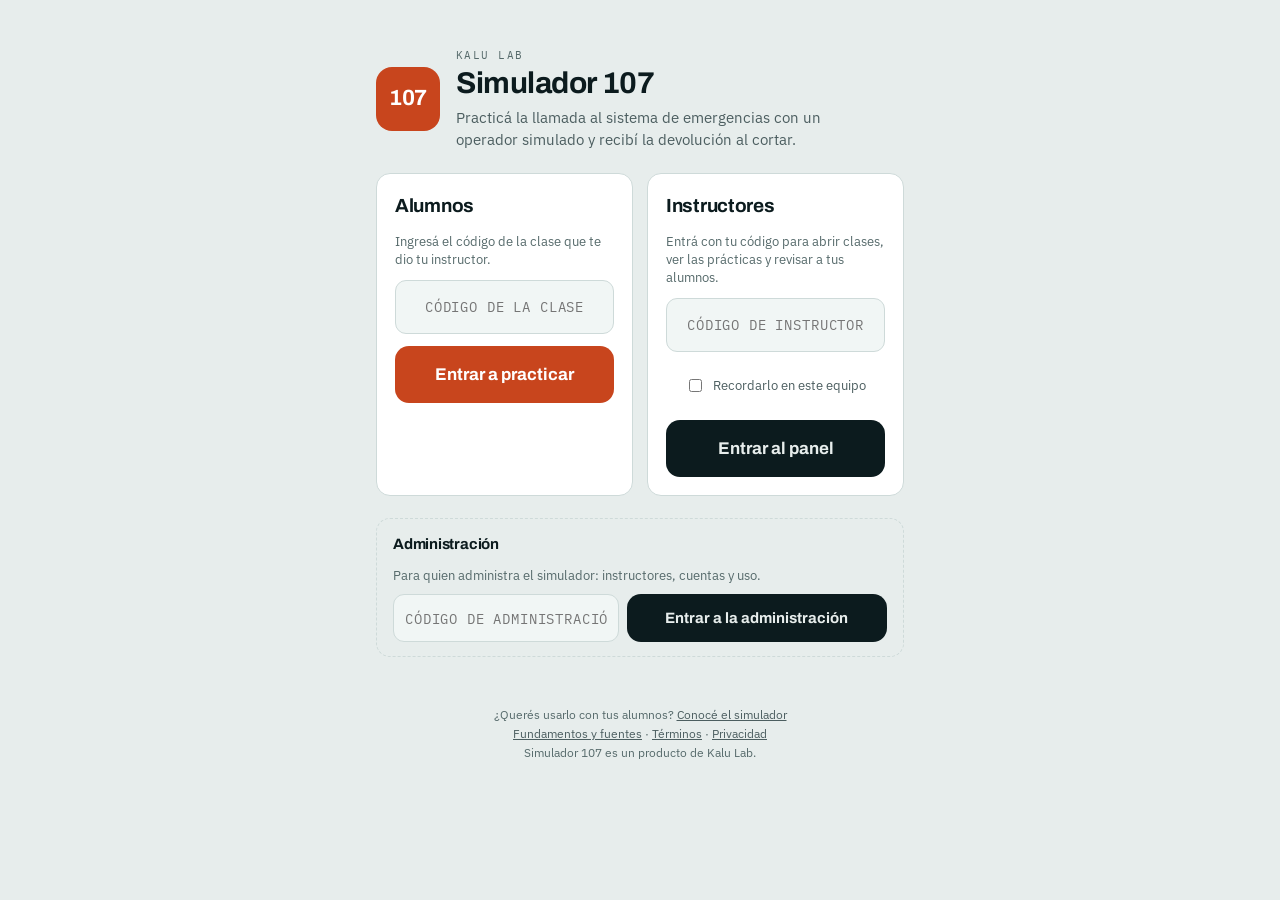
==== commit 12fa2402: "Operador adaptativo: el simulador sin escenarios, con 18 tipos de caso El alumno pasa de la configur" ====
--- a/index.html
+++ b/index.html
@@ -16,7 +16,7 @@
 <style>
   :root{
     --ground:#E7EDEC; --surface:#FFFFFF; --surface-2:#F1F6F5;
-    --ink:#0C1B1E; --ink-2:#4C5E60; --ink-3:#75898A;
+    --ink:#0C1B1E; --ink-2:#4C5E60; --ink-3:#566A6B;
     --line:#CEDAD9; --line-soft:#E0E9E8;
     --accent:#C8451D; --accent-soft:#FBEAE4;
     --ok:#1E7A4E; --warn:#A96D0C; --bad:#B0382A;
@@ -43,6 +43,21 @@
     --accent:#F2703F; --accent-soft:#2A1912;
     --ok:#48B37C; --warn:#DDA43E; --bad:#E06A5A;
   }
+  /* En oscuro, el blanco sobre el naranja claro da 2,9:1 (no llega ni al mínimo de texto
+     grande): sobre el acento, el texto va casi negro (6,5:1). "Cortar" va sobre un rojo
+     más oscuro, con el blanco (6,1:1). */
+  @media (prefers-color-scheme: dark){
+    :root:not([data-theme="light"]) .go, :root:not([data-theme="light"]) .btns button.primary,
+    :root:not([data-theme="light"]) .msg.me .bub, :root:not([data-theme="light"]) .sigil,
+    :root:not([data-theme="light"]) .ptt[data-on="1"]{color:#1A0B05}
+    :root:not([data-theme="light"]) .puerta .go.otra{color:var(--ground)}
+    :root:not([data-theme="light"]) .hang{background:#B0382A}
+  }
+  :root[data-theme="dark"] .go, :root[data-theme="dark"] .btns button.primary,
+  :root[data-theme="dark"] .msg.me .bub, :root[data-theme="dark"] .sigil,
+  :root[data-theme="dark"] .ptt[data-on="1"]{color:#1A0B05}
+  :root[data-theme="dark"] .puerta .go.otra{color:var(--ground)}
+  :root[data-theme="dark"] .hang{background:#B0382A}
   *{box-sizing:border-box}
   html,body{margin:0}
   body{
@@ -54,6 +69,11 @@
   .wrap{max-width:560px; margin:0 auto;
         padding-left:max(16px, env(safe-area-inset-left)); padding-right:max(16px, env(safe-area-inset-right));
         padding-top:max(20px, env(safe-area-inset-top)); padding-bottom:40px;}
+  /* Instalada en un iPhone la barra de estado es translúcida y iOS pinta la hora y la
+     batería en blanco: sobre el fondo claro no se leían. Una franja oscura detrás. */
+  @media (display-mode: standalone){
+    body::before{content:""; position:fixed; top:0; left:0; right:0; height:env(safe-area-inset-top); background:#08191C; z-index:50}
+  }
   button{-webkit-tap-highlight-color:transparent; touch-action:manipulation}
   h1,h2,h3{font-family:var(--display); font-weight:700; letter-spacing:-.015em; margin:0; text-wrap:balance}
   p{margin:0}
@@ -80,7 +100,7 @@
   .row .t{font-size:14.5px}
   .row .d, .opts > .d{font-size:12.5px; color:var(--ink-3); margin-top:2px}
   .seg{display:flex; border:1px solid var(--line); border-radius:9px; overflow:hidden; flex:none}
-  .seg button{background:var(--surface); border:0; padding:7px 11px; min-height:40px; font-size:13px; color:var(--ink-2)}
+  .seg button{background:var(--surface); border:0; padding:7px 11px; min-height:44px; font-size:13px; color:var(--ink-2)}
   /* En un celular angosto los selectores de tres opciones bajan a su propia línea, a lo
      ancho, en vez de apretar el texto de al lado. */
   @media (max-width:440px){
@@ -102,6 +122,8 @@
   .seg button + button{border-left:1px solid var(--line)}
   .seg button[aria-pressed="true"]{background:var(--ink); color:var(--ground); font-weight:600}
   .sw{position:relative; width:44px; height:26px; border-radius:99px; background:var(--line); border:0; flex:none; transition:background .15s}
+  /* La zona de toque del interruptor, más grande que el dibujo (44 px de alto). */
+  .sw::after{content:""; position:absolute; inset:-9px -4px}
   .sw::after{content:""; position:absolute; top:3px; left:3px; width:20px; height:20px; border-radius:50%; background:var(--surface); transition:transform .15s}
   .sw[aria-pressed="true"]{background:var(--ok)}
   .sw[aria-pressed="true"]::after{transform:translateX(18px)}
@@ -152,7 +174,7 @@
   .puerta .go.otra{background:var(--ink); color:var(--ground)}
   .puerta .err{color:var(--bad); font-size:13.5px}
   .puerta .err:empty{display:none}
-  .puerta .chk{display:flex; gap:8px; align-items:center; justify-content:center; font-size:13px; color:var(--ink-2)}
+  .puerta .chk{display:flex; gap:8px; align-items:center; justify-content:center; font-size:13px; color:var(--ink-2); min-height:44px}
   .aviso-activar{background:var(--accent-soft); border:1px solid var(--accent); border-radius:11px; padding:10px 12px;
                  font-size:13px; line-height:1.45; color:var(--ink); margin:0}
   .aviso-activar a{color:var(--ink)}
@@ -163,10 +185,16 @@
   .admin-fila{display:flex; gap:8px; flex-wrap:wrap}
   .puerta.admin input[type="text"]{flex:1 1 180px; width:auto; min-width:0; font-size:16px; padding:11px}
   .puerta.admin .go{flex:1 1 auto; width:auto; font-size:15px; padding:11px 16px}
-  .backlink{background:none; border:0; padding:0; color:var(--ink-3); font-size:13.5px; text-decoration:underline; text-underline-offset:3px}
+  /* El relleno con margen negativo agranda la zona de toque sin mover el diseño. */
+  .backlink{background:none; border:0; padding:12px 4px; margin:-12px -4px; display:inline-block; color:var(--ink-3); font-size:13.5px; text-decoration:underline; text-underline-offset:3px}
 
   .call{background:var(--deep); color:var(--on-deep); border-radius:var(--r); border:1px solid var(--deep-line);
-        display:flex; flex-direction:column; min-height:76vh; overflow:hidden}
+        display:flex; flex-direction:column; overflow:hidden; min-height:420px;
+        /* Alto acotado a la pantalla: si crecía con la conversación, el feed nunca
+           desbordaba (feed.scrollTop no hacía nada) y el último mensaje, la franja para
+           interrumpir, Hablar, Cortar y "Ver la devolución" quedaban abajo, fuera de la
+           vista. El primer alto es el respaldo para navegadores sin dvh. */
+        height:calc(100vh - 60px); height:calc(100dvh - 60px - env(safe-area-inset-top))}
   .callbar{display:flex; align-items:center; justify-content:space-between; gap:10px; padding:12px 14px; border-bottom:1px solid var(--deep-line)}
   .callbar .who{display:flex; align-items:center; gap:9px}
   .dot{width:8px;height:8px;border-radius:50%;background:#3FBF7F;flex:none}
@@ -176,7 +204,7 @@
   .callbar .state{font-family:var(--mono); font-size:11px; letter-spacing:.1em; text-transform:uppercase; color:var(--on-deep-2)}
   .clock{font-family:var(--mono); font-size:14px; font-variant-numeric:tabular-nums}
 
-  .feed{flex:1; overflow-y:auto; padding:16px 14px; display:flex; flex-direction:column; gap:12px}
+  .feed{flex:1; min-height:0; overflow-y:auto; padding:16px 14px; display:flex; flex-direction:column; gap:12px}
   .msg{max-width:88%; display:grid; gap:4px}
   .msg .tm{font-family:var(--mono); font-size:10.5px; color:var(--on-deep-2); letter-spacing:.06em}
   .msg .bub{padding:10px 13px; border-radius:13px; font-size:15px; line-height:1.5}
@@ -344,7 +372,7 @@
           <div class="d" id="perfil-fijo" hidden></div>
         </div>
         <label class="f"><span>Tu nombre o el de tu grupo <em id="alias-req" hidden>· obligatorio en clase</em></span>
-          <input id="alias" maxlength="40" autocomplete="off" placeholder="Por ejemplo: Grupo 3, o tu nombre de pila"></label>
+          <input id="alias" maxlength="40" autocomplete="off" placeholder="Ej.: Grupo 3 o tu nombre"></label>
         <p class="d" style="margin:0">No uses datos personales reales durante la llamada: un nombre de pila alcanza. <a href="privacidad.html">Cómo se usan los datos</a>.</p>
       </div>
     </div>
@@ -403,11 +431,6 @@
   <!-- ======== teclado ======== -->
   <section id="v-dial" hidden>
     <button class="backlink" id="dial-volver">← Volver a la configuración</button>
-    <div class="consigna" id="consigna-dial" hidden>
-      <span class="lbl">Consigna de la clase</span>
-      <p class="c-txt"></p>
-      <p class="c-lugar"></p>
-    </div>
     <div class="sect" style="margin-top:14px">
       <span class="lbl">Agarrás el teléfono</span>
       <div class="fono">
@@ -434,6 +457,13 @@
         <p class="note" style="text-align:center">Es una simulación: no se llama a ningún número real.</p>
         <p class="note" style="text-align:center; margin-top:4px">No des tu domicilio ni datos reales: dirección de un lugar público, nombre y teléfono inventados.</p>
       </div>
+    </div>
+    <!-- La consigna va DEBAJO del teclado: arriba empujaba el botón Llamar fuera de la
+         pantalla en cualquier celular. Ya se mostró en la configuración. -->
+    <div class="consigna" id="consigna-dial" hidden>
+      <span class="lbl">Consigna de la clase</span>
+      <p class="c-txt"></p>
+      <p class="c-lugar"></p>
     </div>
   </section>
 
@@ -544,7 +574,9 @@
        marca [[CASO]] del operador.
      - `paro`, `inconsciente`: se prenden y no se apagan. `victima`: "adulto", "nino",
        "lactante" o null; decide la técnica de la RCP guiada. `turnoParo`: cuántos turnos
-       había cuando se reconoció el paro (ver confirmaRcp()).
+       había cuando se reconoció el paro (ver confirmaRcp()). `victimaParo` y
+       `victimaMarca`: la víctima que marcó el operador durante el paro y la última que
+       marcó (ver clasificar()).
      - `indicadas`: turnos que el operador ya usó dando indicaciones a un lego sin paro.
        `listaRcpId`: qué lista de RCP se le pasó el turno anterior, para avisarle si cambió.
      - `ubicDeclarada`: el operador declaró la ubicación en [[DATOS]] (una de las dos
@@ -559,7 +591,7 @@
               marcado:"", arriboKey:"normal", arribo:0, grado:null, grados:[], sondeos:0,
               ultimaOp:0, rub:null, fase:"interrogatorio", turnosOp:0, turnosPost:0, datos:{}, despachado:false, sinAvance:0, cerrando:false, anuncioSinUbicacion:false, guardada:false, reintento:0,
               caso:null, casoOrigen:null, casos:[], marcaCaso:null, paro:false, inconsciente:false,
-              victima:null, turnoParo:0, indicadas:0, listaRcpId:"", ubicDeclarada:false, sinPropio:0,
+              victima:null, victimaParo:null, victimaMarca:null, turnoParo:0, indicadas:0, listaRcpId:"", ubicDeclarada:false, sinPropio:0,
               zona:"", consigna:"", lugar:"",
               // Quién llama en el ejercicio (sale SÓLO de la configuración, o lo fija la clase),
               // cómo se llama el alumno o el grupo, y a qué cuenta y clase pertenece (lo
@@ -590,10 +622,17 @@
       data = await r.json().catch(()=>({error:"respuesta_ilegible"}));
     }catch(err){
       if(err && err.name === "AbortError"){ const e = new Error("sin_respuesta"); e.code = "sin_respuesta"; throw e; }
-      throw err;
+      throw sinConexion(err);
     }finally{ if(reloj) clearTimeout(reloj); }
     if(!r.ok){ const e = new Error(data.detalle||data.error||"error"); e.code = data.error; e.status = r.status; e.data = data; throw e; }
     return data;
+  }
+
+  /* Un fetch que no llega a ningún lado (sin wifi ni datos) falla con un TypeError sin
+     código: se informaba como "código equivocado" o "(error)". */
+  function sinConexion(err){
+    if(err && err.name === "TypeError"){ const e = new Error("sin_conexion"); e.code = "sin_conexion"; return e; }
+    return err;
   }
 
   // El id de una práctica: minúsculas y números, con la misma forma que acepta el servidor.
@@ -626,7 +665,8 @@
     cupo_agotado: "Tu institución ya usó todas las prácticas de este mes. Consultalo con tu instructor.",
     prompt_largo: "El guion del operador quedó demasiado largo para el servidor. Avisale al administrador.",
     sin_clave: "Falta cargar la clave de API en el servidor. Avisale al administrador.",
-    sin_respuesta: "El servidor no respondió a tiempo. Revisá la conexión del celular y probá de nuevo."
+    sin_respuesta: "El servidor no respondió a tiempo. Revisá la conexión del celular y probá de nuevo.",
+    sin_conexion: "No hay conexión a internet. Revisá el wifi o los datos del celular y probá de nuevo."
   };
   const BLOQUEOS = ["codigo_invalido","sala_cerrada","cuenta_vencida","cuenta_inactiva","demasiados_intentos"];
   function textoError(e){ return (ERRORES[e.code] || e.message || "Error") + (e.code ? " ("+e.code+")" : ""); }
@@ -637,12 +677,15 @@
      /?sala=K7P2QX o /?c=CODIGO (el panel del instructor arma ese link para compartir). */
   function aplicarAcceso(d){
     S.acceso = d || null;
+    // Con una llamada en curso no se tocan el perfil ni la localidad: cambiarían en el
+    // medio el camino de la llamada y la primera línea del prompt fijo.
+    const enLlamada = !views.call.hidden && !S.ended;
     // La clase puede fijar quién llama: por ejemplo, un curso de RCP para público general.
-    if(S.acceso && S.acceso.sala && S.acceso.sala.perfil) S.perfil = S.acceso.sala.perfil;
+    if(!enLlamada && S.acceso && S.acceso.sala && S.acceso.sala.perfil) S.perfil = S.acceso.sala.perfil;
     // La localidad que conoce el operador (de la clase o de la cuenta) y la consigna de la
     // clase. La consigna y el lugar los ven el alumno y el evaluador; el operador, nunca.
     const sala = (S.acceso && S.acceso.sala) || {};
-    S.zona = String((S.acceso && S.acceso.zona) || "").trim();
+    if(!enLlamada) S.zona = String((S.acceso && S.acceso.zona) || "").trim();
     S.consigna = String(sala.consigna || "").trim();
     S.lugar = String(sala.lugar || "").trim();
     pintarPerfil();
@@ -693,15 +736,20 @@
 
   /* Lo que la entrada muestra según lo que esté activado en el servidor. */
   function pintarEntrada(estado){
-    $("#gate-libre").hidden = S.requiere;
+    // Sin respuesta del servidor (sin conexión) no se sabe si pide código: no se ofrece
+    // practicar sin código, que después el servidor rechazaría.
+    $("#gate-libre").hidden = S.requiere || !(estado && "requiereCodigo" in estado);
     // Sólo se avisa si el servidor contestó: sin respuesta no se sabe qué falta.
     if(estado && "registro" in estado) $("#inst-activar").hidden = Boolean(estado.registro && estado.admin);
   }
 
   /* Lo que la entrada le pregunta a /api/datos: si un código abre el panel. */
   async function pedirDatos(cuerpo, encabezados){
-    const r = await fetch("/api/datos", { method:"POST",
-      headers: Object.assign({"content-type":"application/json"}, encabezados || {}), body: JSON.stringify(cuerpo) });
+    let r;
+    try{
+      r = await fetch("/api/datos", { method:"POST",
+        headers: Object.assign({"content-type":"application/json"}, encabezados || {}), body: JSON.stringify(cuerpo) });
+    }catch(err){ throw sinConexion(err); }
     const d = await r.json().catch(()=>({error:"respuesta_ilegible"}));
     if(!r.ok){ const e = new Error(d.detalle||d.error||"error"); e.code = d.error; e.status = r.status; throw e; }
     return d;
@@ -729,6 +777,8 @@
       if(e.code === "sin_base"){
         $("#inst-activar").hidden = false;
         $("#inst-err").textContent = "El panel todavía no está activado (sin_base).";
+      } else if(e.code === "sin_conexion"){
+        $("#inst-err").textContent = textoError(e);
       } else {
         $("#inst-err").textContent = e.code === "demasiados_intentos"
           ? "Muchos intentos seguidos. Esperá diez minutos (demasiados_intentos)."
@@ -760,6 +810,8 @@
       if(e.code === "sin_base"){
         $("#inst-activar").hidden = false;
         $("#admin-err").textContent = "El panel todavía no está activado (sin_base).";
+      } else if(e.code === "sin_conexion"){
+        $("#admin-err").textContent = textoError(e);
       } else if(e.code === "solo_admin"){
         $("#admin-err").textContent = "Ese código no es el de administración.";
       } else if(e.code === "demasiados_intentos"){
@@ -799,9 +851,15 @@
     // Con un código guardado se vuelve a verificar en segundo plano: trae el nombre de la
     // institución, la localidad y la consigna de la clase, y si la clase ya cerró, vuelve a
     // pedir un código.
+    // Mientras tanto no se puede agarrar el teléfono: con wifi flojo, la llamada arrancaba
+    // sin el nombre del grupo, sin la localidad ni la consigna, y la verificación llegaba
+    // a mitad de la llamada y le cambiaba el perfil y la primera línea del prompt.
     if(S.codigo){
+      const boton = $("#btn-call"), texto = boton.textContent;
+      boton.disabled = true; boton.textContent = "Verificando el código…";
       try{ await verificar(S.codigo); }
       catch(e){ if(BLOQUEOS.includes(e.code)) pedirCodigo(textoError(e)); }
+      finally{ boton.disabled = false; boton.textContent = texto; }
     }
   })();
 
@@ -974,6 +1032,11 @@
   const MARCAS_CERRAR = new RegExp("\\[\\[\\s*CERRAR\\s*\\]\\]", "gi");
   // Cualquier otra marca que se le escape al modelo: ninguna llega a la pantalla ni a la voz.
   const MARCAS_SUELTAS = new RegExp("\\[\\[[^\\]]*\\]\\]", "g");
+  // Y una que llegó cortada, porque la respuesta se terminó en el medio de la marca (pasa
+  // con el razonamiento de Gemini prendido, que gasta los tokens del mismo tope): "¿Está
+  // respirando? [[CASO:ahogamiento,paro,ni". Sin esto se mostraba y se leía en voz alta.
+  const MARCA_CORTADA = new RegExp("\\[\\[[^\\]]*$");
+  const MARCAS_A_MEDIAS = new RegExp("\\[{1,2}\\s*(CASO|GRADO|DATOS|ESPERA|CERRAR)\\b[^\\]]*\\]{0,2}", "gi");
 
   /* La marca [[CASO:id,paro,victima]]. Devuelve {id, paro, victima}, o null si el mensaje
      no la trae. Lo primero es el id del caso ("0" o uno que no existe queda en null:
@@ -981,7 +1044,8 @@
   function leerMarcaCaso(txt){
     const m = String(txt||"").match(MARCA_CASO);
     if(!m) return null;
-    const partes = m[1].split(",").map(x => x.trim().toLowerCase().replace("ñ", "n"));
+    // Sin tildes: "[[CASO:convulsión]]" o "intoxicación" también valen.
+    const partes = m[1].split(",").map(x => normalizar(x).trim());
     const marca = { id:null, paro:false, victima:null };
     if(Object.prototype.hasOwnProperty.call(CASOS, partes[0])) marca.id = partes[0];
     partes.slice(1).forEach(x => {
@@ -1048,11 +1112,21 @@
     }
     S.inconsciente = Boolean(S.inconsciente || detectarInconsciente(textos));
 
-    // La víctima: gana lo que dijo el alumno; si no dijo nada, lo que traiga la marca.
-    // Única excepción: un parto en paro, donde el texto nombra a la mamá y al bebé y el
-    // que sabe cuál de los dos no respira es el operador.
+    /* La víctima: gana lo que dijo el alumno; si no dijo nada, lo que traiga la marca.
+       Con el paro:
+       - Fuera del parto, un adulto y un chico nombrados a la vez dan null en
+         detectarVictima() ("mi marido no respira, estoy sola con los nenes"), y decide la
+         marca del operador: la de durante el paro, y si no, la última que mandó. Sin
+         marca queda en null, NO en una víctima de antes salida del texto: así el estado le
+         hace preguntar quién es, en la misma frase en que indica empezar.
+       - En un parto el texto no decide nunca: nombra a la mamá y al bebé, y el que sabe
+         cuál de los dos no respira es el operador. Vale sólo una marca mandada DURANTE el
+         paro (S.victimaParo): una de antes puede ser de la otra persona
+         ("[[CASO:parto,adulto]]" por la mamá en trabajo de parto). */
     const deTexto = detectarVictima(textos);
-    if(S.caso === "parto" && S.paro && m.victima) S.victima = m.victima;
+    if(marca && marca.victima){ S.victimaMarca = marca.victima; if(S.paro) S.victimaParo = marca.victima; }
+    if(S.paro && S.caso === "parto") S.victima = S.victimaParo || null;
+    else if(S.paro) S.victima = deTexto || S.victimaParo || S.victimaMarca || null;
     else S.victima = deTexto || m.victima || S.victima;
   }
 
@@ -1162,7 +1236,8 @@
   }
 
   // En paro no hay empeoramiento posible: la despedida no le pide avisar "si empeora".
-  function sinEmpeoramiento(){ return S.grado === 6 || S.paro; }
+  // Un grado 5 (paro respiratorio, CON pulso) sí puede empeorar: pasar a grado 6.
+  function sinEmpeoramiento(){ return S.grado === 6 || (S.paro && S.grado !== 5); }
 
   /* Guardavidas: el reloj del arribo corre desde el inicio de la llamada (el operador
      corta al despachar, así que casi nunca llega a usarlo). Lego: corre desde el despacho,
@@ -1197,6 +1272,9 @@
      de los 5 soplidos: el operador dejaba de darle las indicaciones justo al que las pedía,
      y el tiempo hasta la RCP de la devolución quedaba mal medido. Por voz no llegan los
      signos de pregunta, así que no se puede depender de ellos. */
+  // Una palabra que sólo puede ser la RCP (no la presión sobre una herida ni las
+  // compresiones abdominales). Se aplica al texto de normalizar().
+  const RCP_INEQUIVOCA = new RegExp(" (rcp|reanim|masaje|compresiones (en el pecho|toracicas))");
   const AFIRMA_RCP = / (?:estoy|estamos|sigo|seguimos)(?: le| lo)? (?:comprimiendo|empujando|apretando|(?:haci[eé]ndo|d[aá]ndo)(?:le|lo)? (?:la |el |las |un )?(?:rcp|masaje|compresiones))| (?:empec[eé]|arranqu[eé]|empezamos|arrancamos) (?:a |con )(?:la |el |las )?(?:comprim|empuj|apret|rcp|masaje|compresiones|hacer(?:le)? (?:la |el )?(?:rcp|masaje))| (?:comprimo|empujo|aprieto) /g;
   // Lo que alcanza como respuesta cuando el operador ACABA de decirle que empuje.
   const ACUSE_RCP = new Set(["listo","dale","ok","okey","bueno","si","sí","ya","ahí","ahi","voy","va","empecé","empece","arranqué","arranque","estoy","lo","hago","haciendo","eso","está","esta","le"]);
@@ -1250,25 +1328,32 @@
      (c) una palabra propia del lugar de la consigna de la clase (S.lugar), que ocupa el
          sitio que tenía la dirección del escenario;
      (d) una intersección ("en San Martín y Belgrano"), que no trae número ni palabra
-         clave. Esa necesita DOS señales: la forma del texto y que el operador haya
-         declarado la ubicación en [[DATOS]] (S.ubicDeclarada). Con una sola, cualquier
-         "en el agua y no respira" pasaría por esquina.
+         clave. Esa necesita DOS señales: la forma del texto, dicha como respuesta a una
+         pregunta de dónde es (el turno anterior del operador), y que el operador haya
+         declarado la ubicación en [[DATOS]] (S.ubicDeclarada). Con menos, cualquier
+         "en el agua y no respira" o "es mi papá y tiene dolor" pasaba por esquina: la
+         marca del modelo, que queda prendida toda la llamada, era en la práctica la
+         única señal.
      La localidad (S.zona) NO se usa: "estoy en Santa Fe" no ubica a nadie. */
   // Palabras del lugar de la consigna que no alcanzan para ubicar a nadie.
   const GENERICAS_DIRECCION = new Set(["primer","primera","segundo","segunda","puerta","abierta","abierto","cerrada","cerrado","adentro","afuera","arriba","abajo","izquierda","derecha","cuando","siempre","también"]);
   function palabras(txt){ return String(txt||"").toLowerCase().split(/[^a-záéíóúñü]+/).filter(Boolean); }
   // Se aplica al texto de normalizar() (sin tildes, con un espacio al principio).
-  const INTERSECCION = new RegExp(" (en|sobre|por|es) (la |el )?[a-z0-9 ]{3,30} y [a-z]{4,}");
+  const INTERSECCION = new RegExp(" (en|sobre|por|la direccion es|la esquina es) (la |el )?[a-z0-9 ]{3,30} y [a-z]{4,}");
+  // Lo que pregunta el operador cuando pide la dirección.
+  const PREGUNTA_UBICACION = new RegExp("(d[oó]nde|direcci|ubicaci|esquina|calle|altura|entre qu)", "i");
   function dijoUbicacion(){
     const propias = palabras(S.lugar).filter(p => p.length >= 6 && !GENERICAS_DIRECCION.has(p));
-    return S.turns.some(t => {
+    return S.turns.some((t, i) => {
       if(t.role !== "user" || String(t.content).startsWith("[silencio")) return false;
       const txt = String(t.content).toLowerCase();
       if(/\d/.test(txt.replace(NUMEROS_QUE_NO_UBICAN, ""))) return true;
       if(PISTAS_UBICACION.test(txt)) return true;
       const dichas = palabras(txt);
       if(propias.some(p => dichas.includes(p))) return true;
-      return Boolean(S.ubicDeclarada) && INTERSECCION.test(normalizar(txt));
+      const antes = S.turns[i-1];
+      return Boolean(S.ubicDeclarada) && Boolean(antes && antes.role === "assistant" && PREGUNTA_UBICACION.test(antes.content))
+        && INTERSECCION.test(normalizar(txt));
     });
   }
 
@@ -1354,7 +1439,11 @@
      no hay caso, sólo se le dice que averigüe qué pasa. */
   function bloqueDelCaso(){
     const g = guia();
-    if(!g) return ["SOBRE ESTA LLAMADA:", "- TIPO DE LLAMADA: todavía no sabés qué pasa: averiguá el motivo. Mientras tanto trabajás con lo esencial, que es igual en cualquier llamada."];
+    // Con el motivo ya declarado no se le dice "averiguá el motivo": son dos órdenes que
+    // chocan con "Datos que YA tenés: motivo", y de ese choque salen las repreguntas.
+    if(!g) return ["SOBRE ESTA LLAMADA:", S.datos.motivo
+      ? "- TIPO DE LLAMADA: todavía no está claro qué cuadro es. No vuelvas a preguntar qué pasó: seguí con lo esencial, que es igual en cualquier llamada."
+      : "- TIPO DE LLAMADA: todavía no sabés qué pasa: averiguá el motivo. Mientras tanto trabajás con lo esencial, que es igual en cualquier llamada."];
     const L = ["SOBRE ESTA LLAMADA. Es cómo se trabaja este tipo de cuadro, no datos de esta escena: no des por dicho nada de acá que no te hayan contado.",
       "- TIPO DE LLAMADA: "+casoDe(S.caso).nombre+"."];
     const lista = arr => arr.map(x => "  · "+x).join("\n");
@@ -1501,7 +1590,12 @@
        apenas terminó, diciendo en qué caso hay que volver a llamar.
      Si en cualquier momento se reconoce el paro, pasa al primer camino en ese turno. */
   function estadoLlamadaLego(sondeo){
-    const fEs = faltan(esencialesDe()), fEx = faltan(extrasDe());
+    /* Lego sin paro, ya despachado: lo esencial que falte (conciencia, respiración, motivo
+       sólo se marcan si el modelo los declara en [[DATOS]]) ya no lo deja en "TODAVÍA TE
+       FALTA LO ESENCIAL": si el modelo despachaba sin la marca, la lista de indicaciones no
+       le llegaba nunca. Pasa a la rama de las indicaciones y lo pide en la misma frase. */
+    const fEsTodo = faltan(esencialesDe()), fEx = faltan(extrasDe());
+    const fEs = (S.despachado && !S.paro) ? [] : fEsTodo;
     const L = encabezadoDelEstado();
     const tiene = grillaDeDatos().filter(x => S.datos[x.id]).map(x=>x.id);
     if(S.datos.rcp) tiene.push("rcp (ya está comprimiendo)");
@@ -1590,7 +1684,8 @@
       } else if(ind.length && S.indicadas < ind.length){
         L.push("- NO ES UN PARO, así que no hay RCP: le indicás primeros auxilios, UNA indicación por turno. Ya usaste "+S.indicadas+" turno(s) en esto. De esta lista, da la PRIMERA que corresponda a lo que te contó y todavía no diste; las que dicen SÓLO SI valen únicamente si te contó eso (si no lo sabés, preguntalo). Si ya no queda ninguna, no inventes: preguntale cómo sigue.");
         L.push(lineasDeIndicaciones());
-        if(fEx.length) L.push("- En la MISMA frase que una indicación, no en un turno aparte, y sólo si no te lo contó: "+fEx.map(x=>x.pide).join("; ")+".");
+        const pedir = fEsTodo.filter(x => x.id !== "ubicacion").concat(fEx);
+        if(pedir.length) L.push("- En la MISMA frase que una indicación, no en un turno aparte, y sólo si no te lo contó: "+pedir.map(x=>x.pide).join("; ")+".");
       } else if(enLineaLego()){
         L.push("- Ya le diste las indicaciones. Ahora lo sostenés con frases cortas: preguntale cómo sigue la persona y recordale lo que ya le indicaste si hace falta. No inventes indicaciones nuevas."
           + (fEx.length && !terminoDeIndicar() ? " Sólo si no te lo contó, pedile en una frase: "+fEx.map(x=>x.pide).join("; ")+"." : ""));
@@ -1789,6 +1884,10 @@
     // Si en ESTE turno la instrucción le dice que cierre. Se guarda ahora porque después
     // de la respuesta los contadores ya cambiaron y no se sabría qué se le pidió.
     const tocaCerrar = tocaCerrarAhora();
+    // Cómo estaba la llamada antes de esta respuesta: sólo un cambio real de situación
+    // (paro nuevo, despacho nuevo, un cuadro que ahora pide quedarse en línea) deja
+    // abierta una llamada a la que le tocaba cerrar. Ver más abajo.
+    const paroAl = S.paro, despAl = S.despachado, lineaAl = esLego() && enLineaLego();
     const live = addMsg("op","…","live");
     try{
       const p = instrucciones(sondeo);
@@ -1833,7 +1932,9 @@
       if(md) md[1].split(",").map(x=>x.trim().toLowerCase()).filter(Boolean).forEach(id=>{
         // La ubicación declarada se anota (es una de las dos señales de una intersección),
         // pero se acepta sólo si el alumno dijo algo que la sostenga: ver dijoUbicacion().
-        if(id === "ubicacion"){ S.ubicDeclarada = true; if(!dijoUbicacion()) return; }
+        // Se evalúa ANTES de anotarla: si no, una primera declaración falsa ya contaba como
+        // una de las dos señales de la intersección en la misma vuelta.
+        if(id === "ubicacion"){ const ok = dijoUbicacion(); S.ubicDeclarada = true; if(!ok) return; }
         // Que ya comprime sólo se mira con el paro reconocido: ver clasificar() y confirmaRcp().
         if(id === "rcp" && !(S.paro && confirmaRcp())) return;
         S.datos[id] = true;
@@ -1844,6 +1945,8 @@
       const casoAntes = S.caso;
       clasificar(marca);
       if(S.datos.rcp && S.tRcp == null) S.tRcp = Date.now()-S.t0;
+      // El tablero de la clase en vivo muestra el caso mientras el grupo practica.
+      if(S.caso !== casoAntes && !S.ended) avisarSala("en llamada");
 
       // Turnos seguidos sin arrancarle un dato nuevo. Es lo que corta el bucle del
       // operador preguntando lo mismo una y otra vez a alguien que no se lo va a dar.
@@ -1894,9 +1997,15 @@
       // tiempo, se le ignora y la llamada sigue.
       let cerrar = MARCA_CERRAR.test(txt);
       txt = txt.replace(MARCAS_CERRAR, "").trim();
-      // Ninguna marca llega a la pantalla ni a la voz, tampoco una mal escrita.
-      txt = txt.replace(MARCAS_SUELTAS, "").trim();
-      if(cerrar && !tocaCerrarAhora()) cerrar = false;
+      // Ninguna marca llega a la pantalla ni a la voz, tampoco una mal escrita o cortada.
+      txt = txt.replace(MARCAS_SUELTAS, "").replace(MARCA_CORTADA, "").replace(MARCAS_A_MEDIAS, "").trim();
+      /* Si la situación cambió con esta respuesta (se reconoció un paro, recién despachó,
+         ahora el cuadro pide quedarse en línea), ya no toca cerrar. Pero que S.sinAvance
+         haya vuelto a 0 porque la respuesta trajo un dato nuevo NO alcanza: en el turno
+         del abandono el operador se despedía ("sin la dirección no puedo… volvé a llamar
+         al 107"), se le anulaba el cierre, y la llamada seguía después de la despedida. */
+      const reabre = (S.paro && !paroAl) || (S.despachado && !despAl) || (esLego() && enLineaLego() && !lineaAl);
+      if(cerrar && !tocaCerrarAhora() && !(tocaCerrar && !reabre)) cerrar = false;
 
       // Y al revés: si le tocaba cerrar y no cerró, cierra la app y la despedida la dice
       // ella. El modelo se resiste a colgarle el teléfono a alguien que está reanimando:
@@ -1905,9 +2014,10 @@
       // un turno donde la instrucción ya le decía que cerrara. Si se forzara en el turno
       // anterior, la llamada terminaría sobre una pregunta que el alumno nunca pudo
       // contestar, que es justo lo que había que evitar.
-      // Y se revalida con el estado de AHORA: si con esta misma respuesta se reconoció un
-      // paro, ya no toca cerrar y la llamada sigue. No se le corta a quien va a reanimar.
-      if(tocaCerrar && !cerrar && tocaCerrarAhora()){
+      // Y se revalida con el estado de AHORA (`reabre`): si con esta misma respuesta se
+      // reconoció un paro, ya no toca cerrar y la llamada sigue. No se le corta a quien va
+      // a reanimar.
+      if(tocaCerrar && !cerrar && !reabre){
         const despedida = textoDeCierre();
         // Si lo último que dijo fue una pregunta, se la reemplaza: dejarla colgando y
         // cortar es peor que no haberla hecho. Si no, la despedida va detrás.
@@ -2208,10 +2318,16 @@
     logIt("yo", text);
     // Qué tipo de llamada es, con lo que acaba de decir: antes de armar el prompt, para que
     // el operador ya reciba la guía del caso, y antes de mirar si empezó a comprimir.
+    const paroAntes = S.paro, casoAntes = S.caso;
     clasificar(null);
+    if(S.caso !== casoAntes) avisarSala("en llamada");
     // Lego: que empezó a comprimir se lee de lo que dijo (ver empezoRCP), pero sólo con el
     // paro ya reconocido: "listo, estoy apretando" también lo dice quien aprieta una herida.
-    if(esLego() && S.paro && !S.datos.rcp && empezoRCP(text)){ S.datos.rcp = true; S.tRcp = Date.now()-S.t0; }
+    // Si el paro se reconoce en ESTE mismo turno, el candado no alcanza ("estoy apretando
+    // pero ahora no responde y no respira"): ahí hace falta además una palabra inequívoca.
+    if(esLego() && S.paro && !S.datos.rcp && empezoRCP(text) && (paroAntes || RCP_INEQUIVOCA.test(normalizar(text)))){
+      S.datos.rcp = true; S.tRcp = Date.now()-S.t0;
+    }
     ask();
   }
 
@@ -2272,6 +2388,8 @@
     S.marcado += k;
     $("#dial-aviso").hidden = true;
     pintarVisor();
+    // En un celular chico el botón Llamar (y el de borrar) queda debajo del borde.
+    if(S.marcado.length === 1){ try{ $("#llamar").scrollIntoView({block:"nearest"}); }catch(e){} }
   }
 
   $("#teclas").addEventListener("click", e=>{
@@ -2310,7 +2428,7 @@
     // perfil NO se toca acá: sale de la configuración (o lo fijó la clase). La localidad,
     // la consigna y el lugar tampoco: vienen del servidor al verificar el código.
     S.caso=null; S.casoOrigen=null; S.casos=[]; S.marcaCaso=null; S.paro=false; S.inconsciente=false;
-    S.victima=null; S.turnoParo=0; S.indicadas=0; S.listaRcpId=""; S.ubicDeclarada=false; S.sinPropio=0;
+    S.victima=null; S.victimaParo=null; S.victimaMarca=null; S.turnoParo=0; S.indicadas=0; S.listaRcpId=""; S.ubicDeclarada=false; S.sinPropio=0;
     // El id de la práctica lo arma la app desde el arranque: si la devolución se guardó
     // pero la respuesta no llegó al celular, el reintento encuentra la misma práctica en
     // vez de crear otra y contarla dos veces en el cupo y en el tablero.
@@ -2392,7 +2510,10 @@
     $("#dot").classList.remove("ring");
     updateControls();
     $("#deb-loading").hidden=false; $("#deb-body").hidden=true;
-    avisarSala("evaluando");
+    // Sin una palabra del alumno no hay nada que evaluar (evaluate() vuelve sin llamar al
+    // servidor) y nadie iba a escribir después "terminada": la tarjeta del tablero quedaba
+    // en "evaluando" para siempre.
+    avisarSala(S.log.some(l => l.who === "yo") ? "evaluando" : "conectado");
     evaluate();
   }
 
